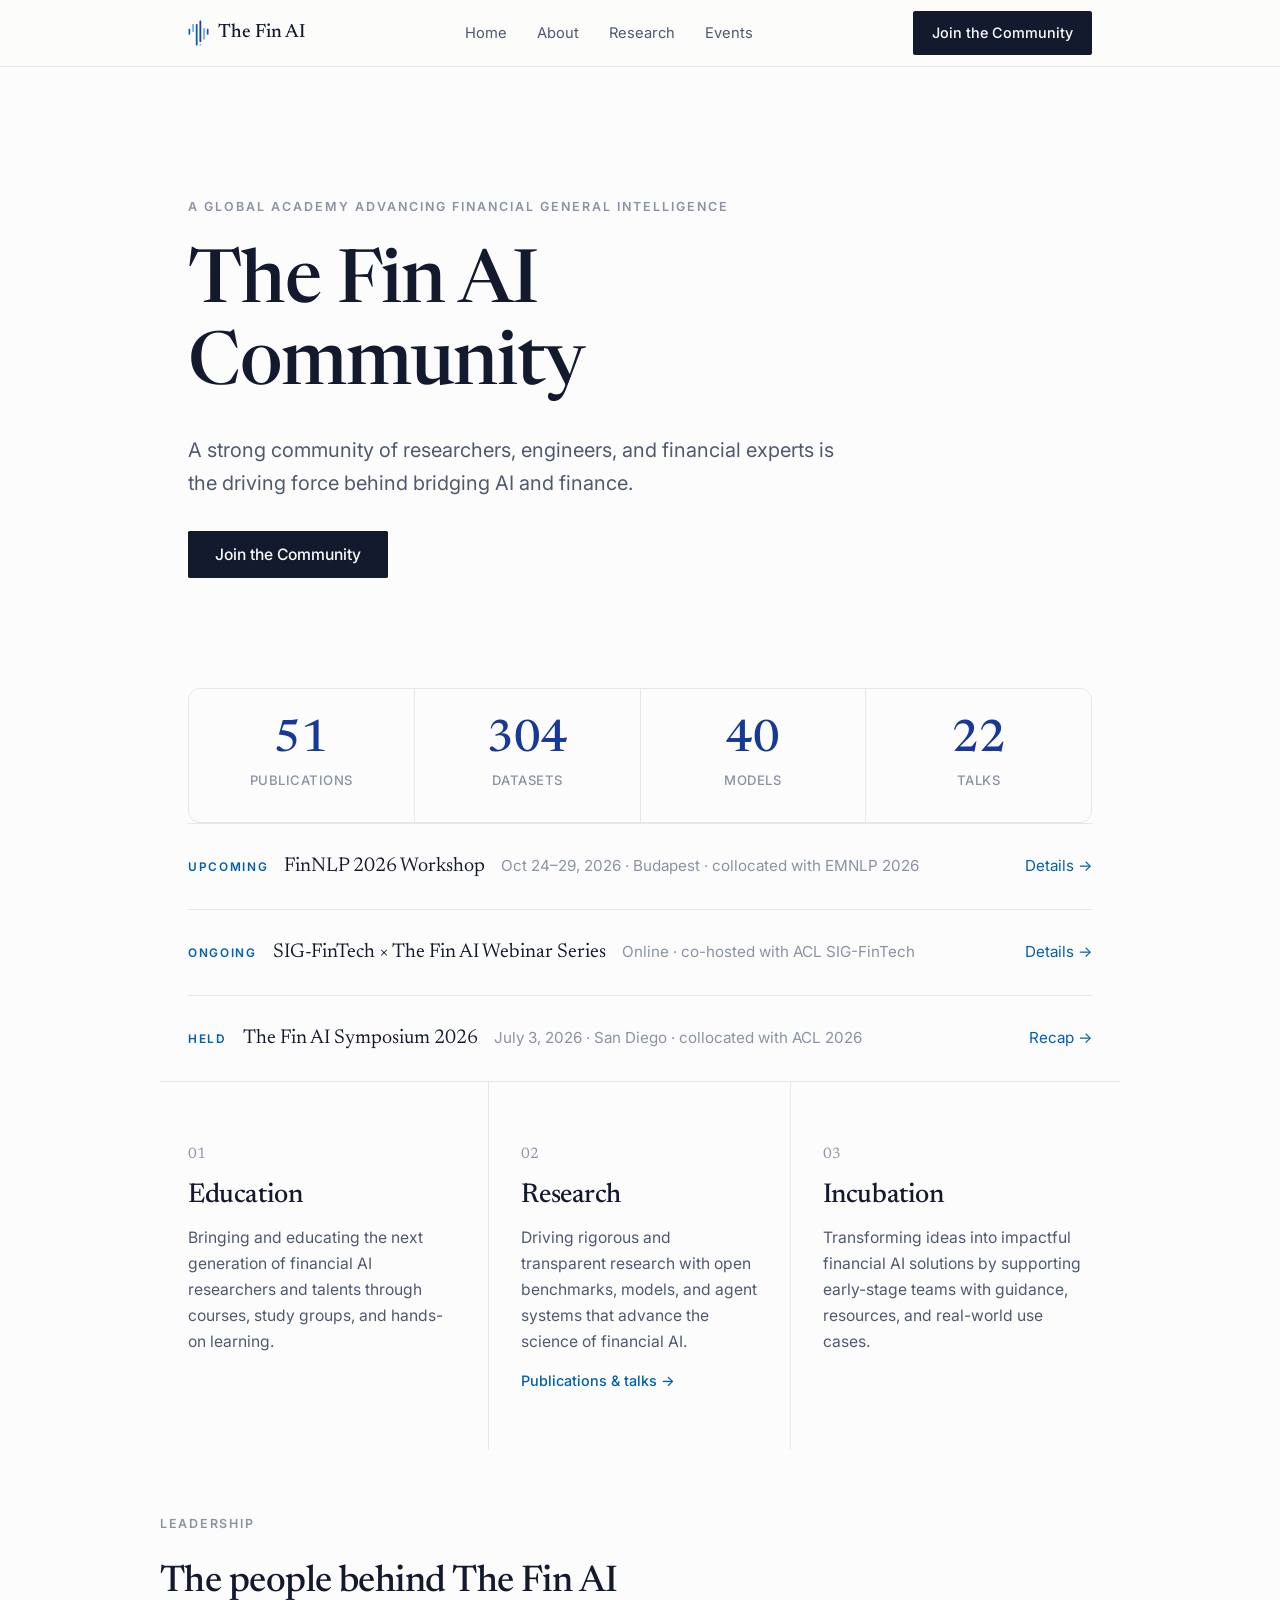
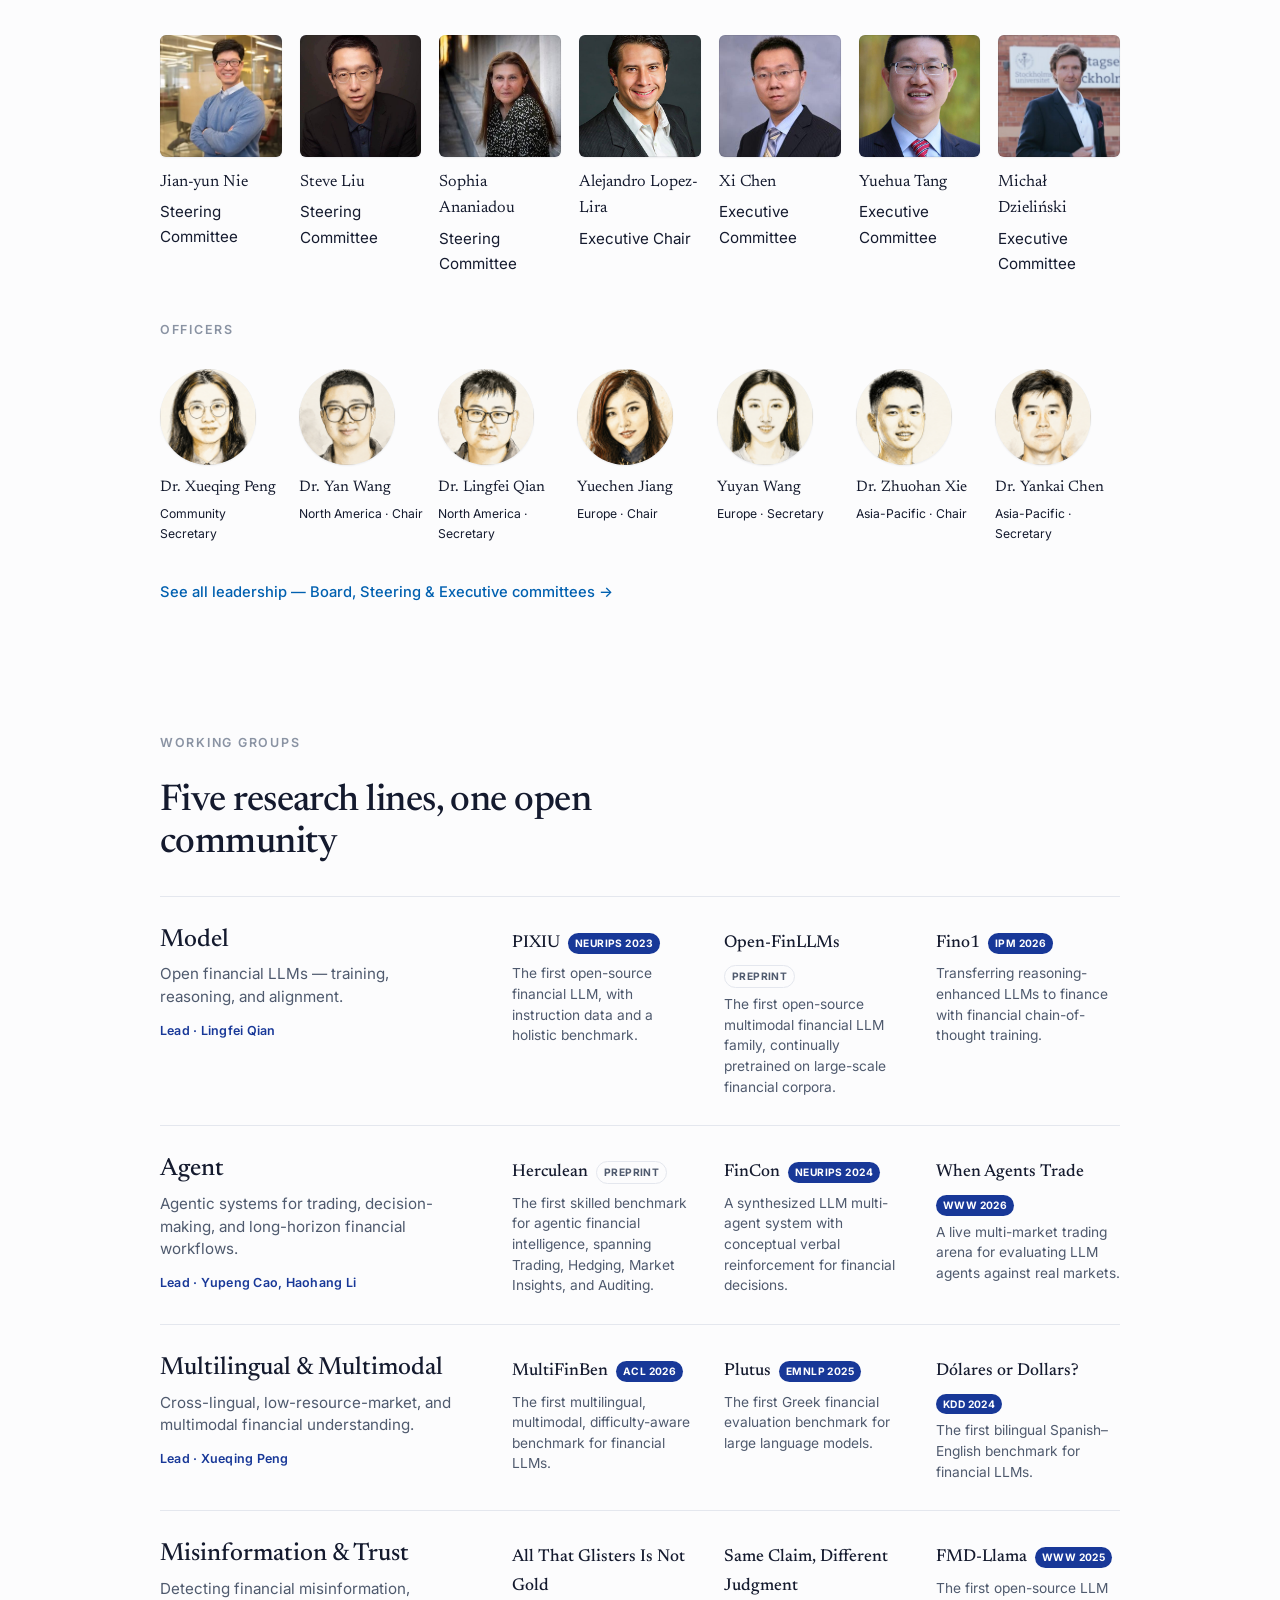
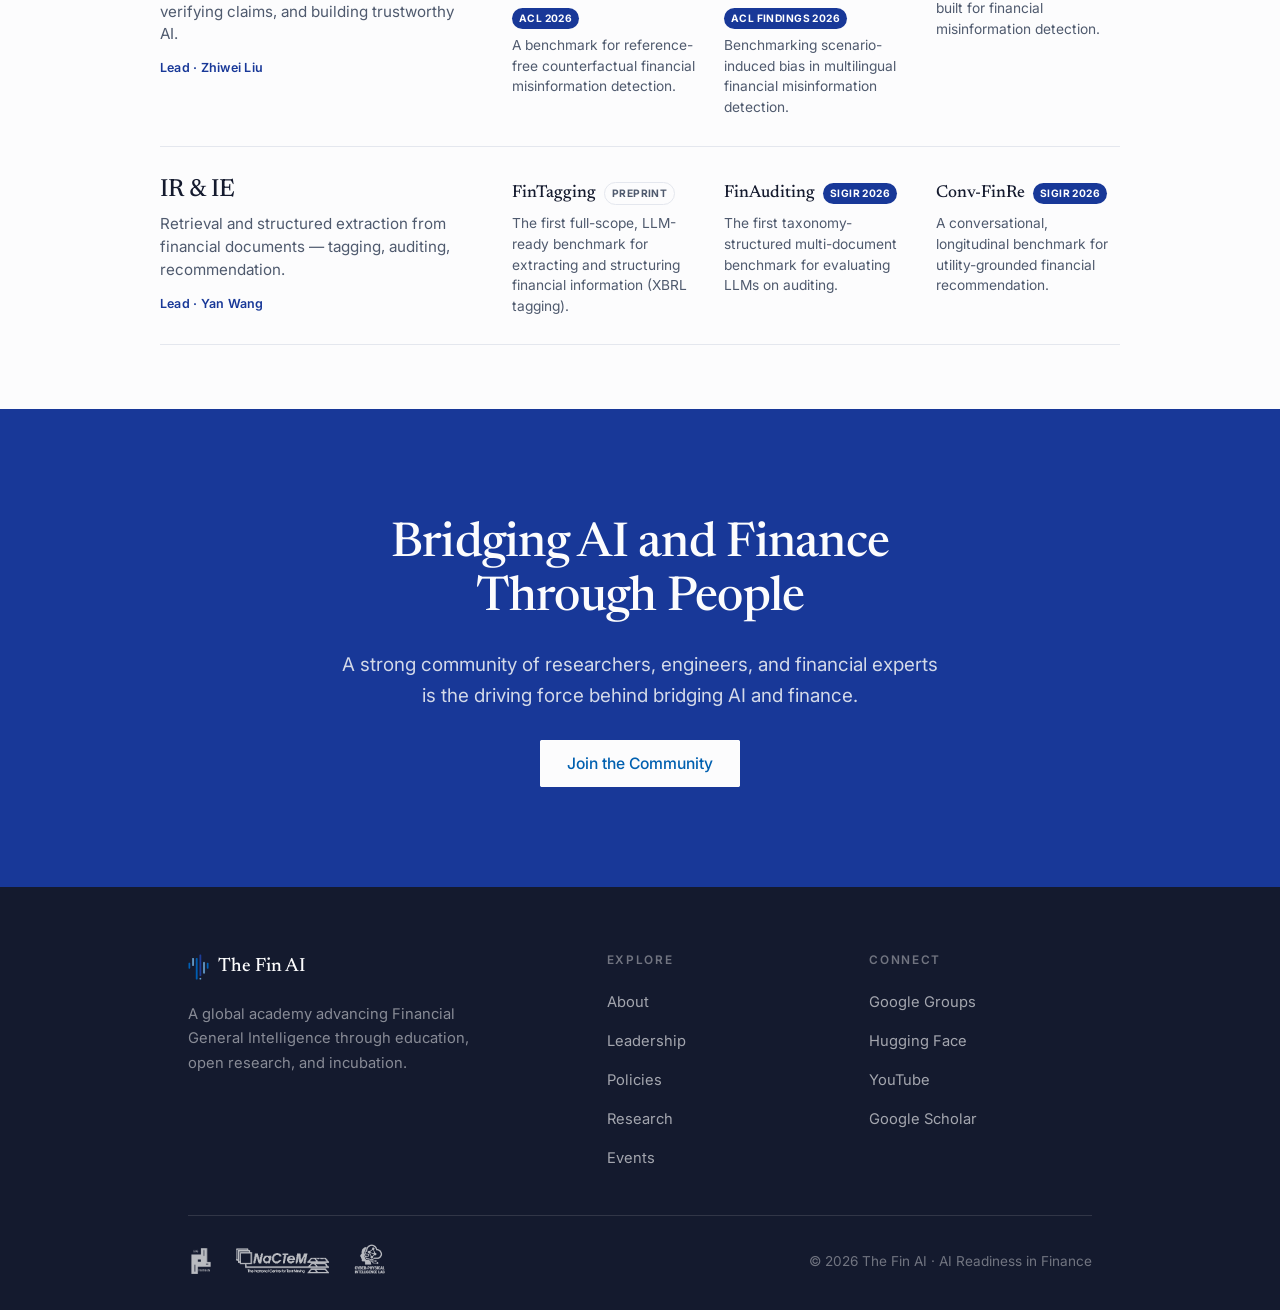
==== index.html @ 9ff1806f "Add Michał Dzieliński to the Executive Committee - leadership.html: new Executive Committee card (Se" ====
<!doctype html>
<html lang="en">
  <head>
    <meta charset="UTF-8" />
    <meta name="viewport" content="width=device-width, initial-scale=1.0" />
    <title>The Fin AI — A global academy advancing Financial General Intelligence</title>
    <meta
      name="description"
      content="The Fin AI is a global academy advancing Financial General Intelligence through education, open research, and incubation."
    />
    <link rel="preconnect" href="https://fonts.googleapis.com" />
    <link rel="preconnect" href="https://fonts.gstatic.com" crossorigin />
    <link
      href="https://fonts.googleapis.com/css2?family=Newsreader:opsz,wght@6..72,400;6..72,500&family=Inter:wght@400;500;600&display=swap"
      rel="stylesheet"
    />
    <link rel="stylesheet" href="./style.css" />
  </head>
  <body>
    <header class="header">
      <div class="wrap nav">
        <a href="./index.html" class="brand"><img src="./images/finai-logo-white.png" alt="" />The Fin AI</a>
        <nav class="nav-links">
          <a href="./index.html">Home</a>
          <a href="./about.html">About</a>
          <a href="./research.html">Research</a>
          <a href="./events.html">Events</a>
        </nav>
        <a
          class="btn"
          href="https://docs.google.com/forms/d/e/1FAIpQLSdhSTm9zsw8XJlACJBf5gbYRWEPeJGQC3JXPoSF2ryxHLeIOQ/viewform?usp=header"
          target="_blank"
          rel="noreferrer"
          >Join the Community</a
        >
      </div>
    </header>

    <main>
      <section class="hero wrap">
        <p class="eyebrow">A global academy advancing Financial General Intelligence</p>
        <h1>The Fin AI Community</h1>
        <p class="lead">
          A strong community of researchers, engineers, and financial experts
          is the driving force behind bridging AI and finance.
        </p>
        <a
          class="btn btn--lg"
          href="https://docs.google.com/forms/d/e/1FAIpQLSdhSTm9zsw8XJlACJBf5gbYRWEPeJGQC3JXPoSF2ryxHLeIOQ/viewform?usp=header"
          target="_blank"
          rel="noreferrer"
          >Join the Community</a
        >
      </section>

      <section class="wrap">
        <div class="herostats">
          <a class="stat" href="./research.html">
            <span class="stat-num">51</span>
            <span class="stat-label">Publications</span>
          </a>
          <a class="stat" href="https://huggingface.co/TheFinAI" target="_blank" rel="noreferrer">
            <span class="stat-num">304</span>
            <span class="stat-label">Datasets</span>
          </a>
          <a class="stat" href="https://huggingface.co/TheFinAI" target="_blank" rel="noreferrer">
            <span class="stat-num">40</span>
            <span class="stat-label">Models</span>
          </a>
          <a class="stat" href="./research.html">
            <span class="stat-num">22</span>
            <span class="stat-label">Talks</span>
          </a>
        </div>
      </section>

      <div class="wrap">
        <div class="eventstrip">
          <a href="./finnlp-2026.html">
            <span class="tag">Upcoming</span>
            <span class="title">FinNLP 2026 Workshop</span>
            <span class="when">Oct 24–29, 2026 · Budapest · collocated with EMNLP 2026</span>
            <span class="go">Details →</span>
          </a>
          <a href="./webinar-series.html">
            <span class="tag">Ongoing</span>
            <span class="title">SIG-FinTech × The Fin AI Webinar Series</span>
            <span class="when">Online · co-hosted with ACL SIG-FinTech</span>
            <span class="go">Details →</span>
          </a>
          <a href="./symposium-2026.html">
            <span class="tag">Held</span>
            <span class="title">The Fin AI Symposium 2026</span>
            <span class="when">July 3, 2026 · San Diego · collocated with ACL 2026</span>
            <span class="go">Recap →</span>
          </a>
        </div>
      </div>

      <section class="pillars wrap">
        <article id="education" class="pillar">
          <span class="num">01</span>
          <h2>Education</h2>
          <p>
            Bringing and educating the next generation of financial AI
            researchers and talents through courses, study groups, and
            hands-on learning.
          </p>
        </article>
        <article id="research" class="pillar">
          <span class="num">02</span>
          <h2>Research</h2>
          <p>
            Driving rigorous and transparent research with open benchmarks,
            models, and agent systems that advance the science of financial AI.
          </p>
          <a class="more" href="./research.html">Publications &amp; talks →</a>
        </article>
        <article id="incubation" class="pillar">
          <span class="num">03</span>
          <h2>Incubation</h2>
          <p>
            Transforming ideas into impactful financial AI solutions by
            supporting early-stage teams with guidance, resources, and
            real-world use cases.
          </p>
        </article>
      </section>

      <section id="leadership" class="section wrap home-people">
        <p class="kicker">Leadership</p>
        <h2 class="sec-h2">The people behind The Fin AI</h2>
        <div class="people people--core">
          <div class="person">
            <div class="photo"><span class="initials">JN</span><img src="./images/jian-yun-nie.jpg" alt="Jian-yun Nie" onerror="this.style.display='none'" /></div>
            <div class="name">Jian-yun Nie</div>
            <div class="role">Steering Committee</div>
          </div>
          <div class="person">
            <div class="photo"><span class="initials">SL</span><img src="./images/steve-liu.jpg" alt="Steve Liu" onerror="this.style.display='none'" /></div>
            <div class="name">Steve Liu</div>
            <div class="role">Steering Committee</div>
          </div>
          <div class="person">
            <div class="photo"><span class="initials">SA</span><img src="./images/sophia-ananiadou.jpg" alt="Sophia Ananiadou" onerror="this.style.display='none'" /></div>
            <div class="name">Sophia Ananiadou</div>
            <div class="role">Steering Committee</div>
          </div>
          <div class="person">
            <div class="photo"><span class="initials">AL</span><img src="./images/alejandro-lopez-lira.jpg" alt="Alejandro Lopez-Lira" onerror="this.style.display='none'" /></div>
            <div class="name">Alejandro Lopez-Lira</div>
            <div class="role">Executive Chair</div>
          </div>
          <div class="person">
            <div class="photo"><span class="initials">XC</span><img src="./images/xi-chen.jpg" alt="Xi Chen" onerror="this.style.display='none'" /></div>
            <div class="name">Xi Chen</div>
            <div class="role">Executive Committee</div>
          </div>
          <div class="person">
            <div class="photo"><span class="initials">YT</span><img src="./images/yuehua-tang.jpg" alt="Yuehua Tang" onerror="this.style.display='none'" /></div>
            <div class="name">Yuehua Tang</div>
            <div class="role">Executive Committee</div>
          </div>
          <div class="person">
            <div class="photo"><span class="initials">MD</span><img src="./images/michal-dzielinski.jpg" alt="Michał Dzieliński" onerror="this.style.display='none'" /></div>
            <div class="name">Michał Dzieliński</div>
            <div class="role">Executive Committee</div>
          </div>
        </div>

        <p class="kicker kicker--sub">Officers</p>
        <div class="people people--chapters">
          <div class="person">
            <div class="photo"><span class="initials">XP</span><img src="./images/xueqing-peng.jpg" alt="Xueqing Peng" onerror="this.style.display='none'" /></div>
            <div class="name">Dr. Xueqing Peng</div>
            <div class="role">Community Secretary</div>
          </div>
          <div class="person">
            <div class="photo"><span class="initials">YW</span><img src="./images/yan-wang.jpg" alt="Yan Wang" onerror="this.style.display='none'" /></div>
            <div class="name">Dr. Yan Wang</div>
            <div class="role">North America · Chair</div>
          </div>
          <div class="person">
            <div class="photo"><span class="initials">LQ</span><img src="./images/lingfei-qian.jpg" alt="Lingfei Qian" onerror="this.style.display='none'" /></div>
            <div class="name">Dr. Lingfei Qian</div>
            <div class="role">North America · Secretary</div>
          </div>
          <div class="person">
            <div class="photo"><span class="initials">YJ</span><img src="./images/yuechen-jiang.jpg" alt="Yuechen Jiang" onerror="this.style.display='none'" /></div>
            <div class="name">Yuechen Jiang</div>
            <div class="role">Europe · Chair</div>
          </div>
          <div class="person">
            <div class="photo"><span class="initials">YW</span><img src="./images/yuyan-wang.jpg" alt="Yuyan Wang" onerror="this.style.display='none'" /></div>
            <div class="name">Yuyan Wang</div>
            <div class="role">Europe · Secretary</div>
          </div>
          <div class="person">
            <div class="photo"><span class="initials">ZX</span><img src="./images/zhuohan-xie.jpg" alt="Zhuohan Xie" onerror="this.style.display='none'" /></div>
            <div class="name">Dr. Zhuohan Xie</div>
            <div class="role">Asia-Pacific · Chair</div>
          </div>
          <div class="person">
            <div class="photo"><span class="initials">YC</span><img src="./images/yankai-chen.jpg" alt="Yankai Chen" onerror="this.style.display='none'" /></div>
            <div class="name">Dr. Yankai Chen</div>
            <div class="role">Asia-Pacific · Secretary</div>
          </div>
        </div>
        <p class="see-all"><a href="./leadership.html">See all leadership — Board, Steering &amp; Executive committees →</a></p>
      </section>

      <section id="working-groups" class="section wrap">
        <p class="kicker">Working Groups</p>
        <h2 class="sec-h2">Five research lines, one open community</h2>
        <div class="wg-list">
          <article class="wg-row">
            <div class="wg-head">
              <h3>Model</h3>
              <p class="wg-desc">Open financial LLMs — training, reasoning, and alignment.</p>
              <p class="wg-lead">Lead · Lingfei Qian</p>
            </div>
            <ul class="wg-works">
              <li><div class="wg-work-title"><a href="https://arxiv.org/abs/2306.05443" target="_blank" rel="noreferrer">PIXIU</a><span class="wg-venue">NeurIPS 2023</span></div><p class="wg-work-desc">The first open-source financial LLM, with instruction data and a holistic benchmark.</p></li>
              <li><div class="wg-work-title"><a href="https://arxiv.org/abs/2408.11878" target="_blank" rel="noreferrer">Open-FinLLMs</a><span class="wg-venue wg-venue--pre">preprint</span></div><p class="wg-work-desc">The first open-source multimodal financial LLM family, continually pretrained on large-scale financial corpora.</p></li>
              <li><div class="wg-work-title"><a href="https://arxiv.org/abs/2502.08127" target="_blank" rel="noreferrer">Fino1</a><span class="wg-venue">IPM 2026</span></div><p class="wg-work-desc">Transferring reasoning-enhanced LLMs to finance with financial chain-of-thought training.</p></li>
            </ul>
          </article>
          <article class="wg-row">
            <div class="wg-head">
              <h3>Agent</h3>
              <p class="wg-desc">Agentic systems for trading, decision-making, and long-horizon financial workflows.</p>
              <p class="wg-lead">Lead · Yupeng Cao, Haohang Li</p>
            </div>
            <ul class="wg-works">
              <li><div class="wg-work-title"><a href="https://arxiv.org/abs/2605.14355" target="_blank" rel="noreferrer">Herculean</a><span class="wg-venue wg-venue--pre">preprint</span></div><p class="wg-work-desc">The first skilled benchmark for agentic financial intelligence, spanning Trading, Hedging, Market Insights, and Auditing.</p></li>
              <li><div class="wg-work-title"><a href="https://arxiv.org/abs/2407.06567" target="_blank" rel="noreferrer">FinCon</a><span class="wg-venue">NeurIPS 2024</span></div><p class="wg-work-desc">A synthesized LLM multi-agent system with conceptual verbal reinforcement for financial decisions.</p></li>
              <li><div class="wg-work-title"><a href="https://arxiv.org/abs/2510.11695" target="_blank" rel="noreferrer">When Agents Trade</a><span class="wg-venue">WWW 2026</span></div><p class="wg-work-desc">A live multi-market trading arena for evaluating LLM agents against real markets.</p></li>
            </ul>
          </article>
          <article class="wg-row">
            <div class="wg-head">
              <h3>Multilingual &amp; Multimodal</h3>
              <p class="wg-desc">Cross-lingual, low-resource-market, and multimodal financial understanding.</p>
              <p class="wg-lead">Lead · Xueqing Peng</p>
            </div>
            <ul class="wg-works">
              <li><div class="wg-work-title"><a href="https://arxiv.org/abs/2506.14028" target="_blank" rel="noreferrer">MultiFinBen</a><span class="wg-venue">ACL 2026</span></div><p class="wg-work-desc">The first multilingual, multimodal, difficulty-aware benchmark for financial LLMs.</p></li>
              <li><div class="wg-work-title"><a href="https://arxiv.org/abs/2502.18772" target="_blank" rel="noreferrer">Plutus</a><span class="wg-venue">EMNLP 2025</span></div><p class="wg-work-desc">The first Greek financial evaluation benchmark for large language models.</p></li>
              <li><div class="wg-work-title"><a href="https://arxiv.org/abs/2402.07405" target="_blank" rel="noreferrer">Dólares or Dollars?</a><span class="wg-venue">KDD 2024</span></div><p class="wg-work-desc">The first bilingual Spanish–English benchmark for financial LLMs.</p></li>
            </ul>
          </article>
          <article class="wg-row">
            <div class="wg-head">
              <h3>Misinformation &amp; Trust</h3>
              <p class="wg-desc">Detecting financial misinformation, verifying claims, and building trustworthy AI.</p>
              <p class="wg-lead">Lead · Zhiwei Liu</p>
            </div>
            <ul class="wg-works">
              <li><div class="wg-work-title"><a href="https://arxiv.org/abs/2601.04160" target="_blank" rel="noreferrer">All That Glisters Is Not Gold</a><span class="wg-venue">ACL 2026</span></div><p class="wg-work-desc">A benchmark for reference-free counterfactual financial misinformation detection.</p></li>
              <li><div class="wg-work-title"><a href="https://arxiv.org/abs/2601.05403" target="_blank" rel="noreferrer">Same Claim, Different Judgment</a><span class="wg-venue">ACL Findings 2026</span></div><p class="wg-work-desc">Benchmarking scenario-induced bias in multilingual financial misinformation detection.</p></li>
              <li><div class="wg-work-title"><a href="https://arxiv.org/abs/2409.16452" target="_blank" rel="noreferrer">FMD-Llama</a><span class="wg-venue">WWW 2025</span></div><p class="wg-work-desc">The first open-source LLM built for financial misinformation detection.</p></li>
            </ul>
          </article>
          <article class="wg-row">
            <div class="wg-head">
              <h3>IR &amp; IE</h3>
              <p class="wg-desc">Retrieval and structured extraction from financial documents — tagging, auditing, recommendation.</p>
              <p class="wg-lead">Lead · Yan Wang</p>
            </div>
            <ul class="wg-works">
              <li><div class="wg-work-title"><a href="https://arxiv.org/abs/2505.20650" target="_blank" rel="noreferrer">FinTagging</a><span class="wg-venue wg-venue--pre">preprint</span></div><p class="wg-work-desc">The first full-scope, LLM-ready benchmark for extracting and structuring financial information (XBRL tagging).</p></li>
              <li><div class="wg-work-title"><a href="https://arxiv.org/abs/2510.08886" target="_blank" rel="noreferrer">FinAuditing</a><span class="wg-venue">SIGIR 2026</span></div><p class="wg-work-desc">The first taxonomy-structured multi-document benchmark for evaluating LLMs on auditing.</p></li>
              <li><div class="wg-work-title"><a href="https://arxiv.org/abs/2602.16990" target="_blank" rel="noreferrer">Conv-FinRe</a><span class="wg-venue">SIGIR 2026</span></div><p class="wg-work-desc">A conversational, longitudinal benchmark for utility-grounded financial recommendation.</p></li>
            </ul>
          </article>
        </div>
      </section>

      <section id="community" class="community">
        <div class="wrap community-inner">
          <h2>Bridging AI and Finance Through People</h2>
          <p>
            A strong community of researchers, engineers, and financial experts
            is the driving force behind bridging AI and finance.
          </p>
          <a
            class="btn btn--lg"
            href="https://docs.google.com/forms/d/e/1FAIpQLSdhSTm9zsw8XJlACJBf5gbYRWEPeJGQC3JXPoSF2ryxHLeIOQ/viewform?usp=header"
            target="_blank"
            rel="noreferrer"
            >Join the Community</a
          >
        </div>
      </section>
    </main>

    <footer class="footer">
      <div class="wrap">
        <div class="footer-top">
          <div class="footer-brand">
            <span class="brand"><img src="./images/finai-logo.png" alt="" />The Fin AI</span>
            <p class="footer-tagline">A global academy advancing Financial General Intelligence through education, open research, and incubation.</p>
          </div>
          <nav class="footer-col">
            <h4>Explore</h4>
            <ul>
              <li><a href="./about.html">About</a></li>
              <li><a href="./leadership.html">Leadership</a></li>
              <li><a href="./policies.html">Policies</a></li>
              <li><a href="./research.html">Research</a></li>
              <li><a href="./events.html">Events</a></li>
            </ul>
          </nav>
          <nav class="footer-col">
            <h4>Connect</h4>
            <ul>
              <li><a href="https://groups.google.com/g/the-fin-ai" target="_blank" rel="noreferrer">Google Groups</a></li>
              <li><a href="https://huggingface.co/TheFinAI" target="_blank" rel="noreferrer">Hugging Face</a></li>
              <li><a href="https://www.youtube.com/@TheFinAI-g6j/featured" target="_blank" rel="noreferrer">YouTube</a></li>
              <li><a href="https://scholar.google.com/citations?hl=en&view_op=list_works&user=P3Mxb4kAAAAJ" target="_blank" rel="noreferrer">Google Scholar</a></li>
            </ul>
          </nav>
        </div>
        <div class="footer-bottom">
          <div class="footer-partners">
            <a href="https://sigfintech.github.io/" target="_blank" rel="noreferrer"><img src="./images/partner-sigfintech.png" alt="SIG FinTech" /></a>
            <a href="https://www.nactem.ac.uk/" target="_blank" rel="noreferrer"><img src="./images/partner-nactem.png" alt="NACTEM" /></a>
            <a href="#" rel="noreferrer"><img src="./images/partner-3.png" alt="Cyber-Physical Intelligence Lab" /></a>
          </div>
          <span class="copy">© 2026 The Fin AI · AI Readiness in Finance</span>
        </div>
      </div>
    </footer>
  </body>
</html>
---- style.css ----
:root {
  --ink: #141a2e;
  --soft: #4f5a6e;
  --muted: #8a93a3;
  --line: #e4e7ee;
  --paper: #fcfcfd;
  --accent: #0060b0;
  --accent-deep: #183898;
  --accent-light: #68a8d8;
  --accent-soft: #e8eff8;
  --serif: 'Newsreader', Georgia, serif;
  --sans: 'Inter', system-ui, -apple-system, sans-serif;
  --wrap: 960px;
}

* {
  box-sizing: border-box;
}

html {
  scroll-behavior: smooth;
}

body {
  margin: 0;
  font-family: var(--sans);
  color: var(--ink);
  background: var(--paper);
  font-size: 17px;
  line-height: 1.65;
  -webkit-font-smoothing: antialiased;
}

h1,
h2 {
  font-family: var(--serif);
  font-weight: 500;
  line-height: 1.12;
  letter-spacing: -0.015em;
  margin: 0;
}

p {
  margin: 0;
  color: var(--soft);
}

a {
  color: inherit;
  text-decoration: none;
}

.wrap {
  width: 100%;
  max-width: var(--wrap);
  margin: 0 auto;
  padding: 0 28px;
}

/* Header */
.header {
  position: sticky;
  top: 0;
  z-index: 10;
  background: rgba(252, 252, 250, 0.82);
  backdrop-filter: blur(8px);
  border-bottom: 1px solid var(--line);
}
.nav {
  display: flex;
  align-items: center;
  justify-content: space-between;
  height: 66px;
}
.brand {
  display: inline-flex;
  align-items: center;
  gap: 9px;
  font-family: var(--serif);
  font-size: 1.2rem;
  font-weight: 500;
}
.brand img {
  height: 26px;
  width: auto;
  display: block;
}
.nav-links {
  display: flex;
  gap: 30px;
}
.nav-links a {
  font-size: 0.92rem;
  color: var(--soft);
}
.nav-links a:hover {
  color: var(--ink);
}

/* Buttons */
.btn {
  font-size: 0.9rem;
  font-weight: 500;
  padding: 9px 18px;
  border: 1px solid var(--ink);
  border-radius: 2px;
  background: var(--ink);
  color: var(--paper);
  transition: opacity 0.15s ease;
}
.btn:hover {
  opacity: 0.82;
}
.btn--lg {
  padding: 13px 26px;
  font-size: 0.98rem;
}

/* Hero */
.hero {
  padding: 130px 28px 120px;
}
.eyebrow {
  font-size: 0.78rem;
  font-weight: 600;
  letter-spacing: 0.16em;
  text-transform: uppercase;
  color: var(--muted);
  margin-bottom: 26px;
}
.hero h1 {
  font-size: clamp(2.8rem, 7vw, 4.6rem);
  max-width: 12ch;
}
.hero .lead {
  font-size: 1.25rem;
  max-width: 52ch;
  margin: 26px 0 40px;
}

/* Hero stats */
.herostats {
  display: grid;
  grid-template-columns: repeat(4, 1fr);
  gap: 1px;
  background: var(--line);
  border: 1px solid var(--line);
  border-radius: 12px;
  overflow: hidden;
}
.stat {
  display: flex;
  flex-direction: column;
  align-items: center;
  gap: 6px;
  padding: 30px 18px;
  background: var(--paper);
  text-decoration: none;
  transition: background 0.15s ease;
}
.stat:hover {
  background: var(--accent-soft);
}
.stat-num {
  font-family: var(--serif);
  font-size: clamp(2rem, 4vw, 2.8rem);
  font-weight: 500;
  color: var(--accent-deep);
  line-height: 1;
  font-variant-numeric: tabular-nums;
}
.stat-label {
  font-family: var(--sans);
  font-size: 0.82rem;
  font-weight: 500;
  letter-spacing: 0.04em;
  text-transform: uppercase;
  color: var(--muted);
}
@media (max-width: 640px) {
  .herostats {
    grid-template-columns: repeat(2, 1fr);
  }
}

/* Pillars */
.pillars {
  display: grid;
  grid-template-columns: repeat(3, 1fr);
  gap: 0;
  border-top: 1px solid var(--line);
}
.pillar {
  padding: 56px 32px 56px 0;
  border-right: 1px solid var(--line);
}
.pillar:last-child {
  border-right: none;
  padding-right: 0;
}
.pillar:not(:first-child) {
  padding-left: 32px;
}
.num {
  font-family: var(--serif);
  font-size: 0.95rem;
  color: var(--muted);
}
.pillar h2 {
  font-size: 1.7rem;
  margin: 14px 0 14px;
}
.pillar p {
  font-size: 0.98rem;
}

/* Community */
.community {
  background: var(--accent-deep);
  color: var(--paper);
  margin-top: 0;
  padding: 110px 0;
}
.community-inner {
  text-align: center;
}
.community h2 {
  font-size: clamp(2rem, 4.5vw, 3rem);
  max-width: 18ch;
  margin: 0 auto;
}
.community p {
  color: rgba(252, 252, 250, 0.82);
  font-size: 1.18rem;
  max-width: 50ch;
  margin: 22px auto 38px;
}
.community .btn {
  background: var(--paper);
  color: var(--accent);
  border-color: var(--paper);
}
/* Footer */
.footer {
  background: var(--ink);
  padding: 64px 0 34px;
}
.footer-top {
  display: grid;
  grid-template-columns: 1.7fr 1fr 1fr;
  gap: 40px;
  padding-bottom: 44px;
}
.footer-brand .brand {
  color: var(--paper);
}
.footer-tagline {
  margin-top: 14px;
  max-width: 32ch;
  font-size: 0.92rem;
  color: rgba(252, 252, 253, 0.5);
}
.footer-col h4 {
  font-family: var(--sans);
  font-size: 0.74rem;
  font-weight: 600;
  letter-spacing: 0.14em;
  text-transform: uppercase;
  color: rgba(252, 252, 253, 0.4);
  margin: 0 0 16px;
}
.footer-col ul {
  list-style: none;
  padding: 0;
  margin: 0;
  display: grid;
  gap: 11px;
}
.footer-col a {
  font-size: 0.92rem;
  color: rgba(252, 252, 253, 0.62);
}
.footer-col a:hover {
  color: var(--paper);
}
.footer-bottom {
  display: flex;
  align-items: center;
  justify-content: space-between;
  gap: 20px 40px;
  flex-wrap: wrap;
  padding-top: 30px;
  border-top: 1px solid rgba(252, 252, 253, 0.12);
}
.footer-partners {
  display: flex;
  align-items: center;
  gap: 22px;
}
.footer-partners a {
  display: inline-flex;
  align-items: center;
  height: 30px;
  opacity: 0.7;
  transition: opacity 0.15s ease;
}
.footer-partners a:hover {
  opacity: 1;
}
.footer-partners img {
  max-height: 26px;
  width: auto;
  filter: brightness(0) invert(1);
}
.footer-partners img[alt="Cyber-Physical Intelligence Lab"] {
  max-height: 38px;
}
.copy {
  font-size: 0.85rem;
  color: rgba(252, 252, 253, 0.4);
}

/* Event strip (home) */
.eventstrip {
  border-top: 1px solid var(--line);
}
.eventstrip a {
  display: flex;
  align-items: baseline;
  gap: 16px;
  flex-wrap: wrap;
  padding: 26px 0;
  color: var(--ink);
}
.eventstrip a + a {
  border-top: 1px solid var(--line);
}
.eventstrip a:hover .title {
  color: var(--accent);
}
.eventstrip .tag {
  font-size: 0.74rem;
  font-weight: 600;
  letter-spacing: 0.14em;
  text-transform: uppercase;
  color: var(--accent);
}
.eventstrip .when {
  color: var(--muted);
  font-size: 0.95rem;
}
.eventstrip .title {
  font-family: var(--serif);
  font-size: 1.25rem;
}
.eventstrip .go {
  margin-left: auto;
  color: var(--accent);
  font-size: 0.95rem;
}
.pillar .more {
  display: inline-block;
  margin-top: 14px;
  font-size: 0.9rem;
  font-weight: 500;
  color: var(--accent);
}

/* Sub-page header */
.page-head {
  padding: 96px 0 0;
}
.page-head .eyebrow {
  margin-bottom: 18px;
}
.page-head h1 {
  font-size: clamp(2.4rem, 5vw, 3.4rem);
  max-width: 18ch;
}
.page-head .lead {
  font-size: 1.18rem;
  max-width: 60ch;
  margin-top: 22px;
}
.page-head .eyebrow a {
  color: inherit;
  text-decoration: none;
}
.page-head .eyebrow a:hover {
  color: var(--accent);
  text-decoration: underline;
}

/* Generic content section + prose */
.section {
  padding: 64px 0;
}
.prose {
  max-width: 68ch;
}
.prose p {
  margin-bottom: 1rem;
}
.prose a {
  color: var(--accent);
  text-decoration: underline;
  text-underline-offset: 2px;
}
.sub-title {
  font-family: var(--serif);
  font-size: 1.6rem;
  font-weight: 500;
  margin: 0 0 8px;
}
.kicker {
  font-size: 0.78rem;
  font-weight: 600;
  letter-spacing: 0.14em;
  text-transform: uppercase;
  color: var(--muted);
  margin: 0 0 28px;
}

/* Publications */
.pubs {
  margin-top: 8px;
}
.pub-group {
  display: grid;
  grid-template-columns: 90px 1fr;
  gap: 0 36px;
  padding: 30px 0;
  border-top: 1px solid var(--line);
}
.pub-group:last-child {
  border-bottom: 1px solid var(--line);
}
.pub-yr {
  font-family: var(--serif);
  font-size: 1.5rem;
  font-weight: 500;
  color: var(--accent-deep);
  margin: 0;
  line-height: 1.4;
}
.pub-list {
  list-style: none;
  margin: 0;
  padding: 0;
  display: grid;
  gap: 22px;
}
.pub {
  display: block;
}
.pub-group[hidden],
.pub[hidden] {
  display: none;
}
.pub-title {
  display: block;
  font-size: 1.02rem;
  font-weight: 500;
  color: var(--ink);
  line-height: 1.4;
}
a.pub-title:hover {
  color: var(--accent);
}
.pub-authors {
  display: block;
  font-size: 0.88rem;
  color: var(--soft);
  margin-top: 3px;
}
.pub-meta {
  display: flex;
  flex-wrap: wrap;
  align-items: center;
  gap: 8px 14px;
  margin-top: 9px;
}
.pub-badge {
  display: inline-block;
  font-family: var(--sans);
  font-size: 0.72rem;
  font-weight: 600;
  letter-spacing: 0.04em;
  padding: 3px 9px;
  border-radius: 4px;
  line-height: 1.3;
}
.pub-badge--venue {
  background: var(--accent-soft);
  color: var(--accent-deep);
}
.pub-badge--preprint {
  background: transparent;
  color: var(--muted);
  box-shadow: inset 0 0 0 1px var(--line);
}
.pub-actions {
  display: inline-flex;
  align-items: center;
  gap: 14px;
}
.pub-link {
  font-family: var(--sans);
  font-size: 0.78rem;
  font-weight: 500;
  letter-spacing: 0.02em;
  color: var(--soft);
  background: none;
  border: none;
  padding: 0;
  cursor: pointer;
  text-decoration: none;
}
.pub-link:hover {
  color: var(--accent);
}
.pub-bib {
  display: none;
  position: relative;
  margin-top: 12px;
  background: #f4f6f9;
  border: 1px solid var(--line);
  border-radius: 6px;
  padding: 14px 16px;
  font-family: ui-monospace, SFMono-Regular, Menlo, monospace;
  font-size: 0.78rem;
  line-height: 1.5;
  color: var(--ink);
  white-space: pre;
  overflow-x: auto;
}
.pub-bib.open {
  display: block;
}
.pub-bib-copy {
  position: absolute;
  top: 8px;
  right: 8px;
  font-family: var(--sans);
  font-size: 0.7rem;
  font-weight: 600;
  letter-spacing: 0.04em;
  color: var(--soft);
  background: var(--paper);
  border: 1px solid var(--line);
  border-radius: 4px;
  padding: 3px 8px;
  cursor: pointer;
}
.pub-bib-copy:hover {
  color: var(--accent);
  border-color: var(--accent-light);
}
.pub-res {
  display: flex;
  flex-wrap: wrap;
  gap: 8px;
  margin-top: 10px;
}
.pub-res-chip {
  display: inline-flex;
  align-items: center;
  gap: 6px;
  font-family: var(--sans);
  font-size: 0.74rem;
  color: var(--ink);
  background: #f4f6f9;
  border: 1px solid var(--line);
  border-radius: 999px;
  padding: 3px 11px 3px 4px;
  text-decoration: none;
  transition: border-color 0.15s, background 0.15s;
}
.pub-res-chip:hover {
  border-color: var(--accent-light);
  background: var(--accent-soft);
}
.pub-res-kind {
  font-size: 0.64rem;
  font-weight: 600;
  letter-spacing: 0.05em;
  text-transform: uppercase;
  color: var(--accent-deep);
  background: var(--paper);
  border-radius: 999px;
  padding: 2px 8px;
}
.pub-res-stat {
  color: var(--soft);
  font-variant-numeric: tabular-nums;
}
.pub-controls {
  display: flex;
  flex-wrap: wrap;
  align-items: center;
  gap: 14px;
  margin-bottom: 14px;
}
.pub-search {
  flex: 1 1 240px;
  min-width: 0;
  font-family: var(--sans);
  font-size: 0.9rem;
  color: var(--ink);
  background: var(--paper);
  border: 1px solid var(--line);
  border-radius: 8px;
  padding: 9px 13px;
}
.pub-search:focus {
  outline: none;
  border-color: var(--accent-light);
  box-shadow: 0 0 0 3px var(--accent-soft);
}
.pub-years {
  display: inline-flex;
  flex-wrap: wrap;
  gap: 6px;
}
.pub-year-btn {
  font-family: var(--sans);
  font-size: 0.8rem;
  font-weight: 500;
  color: var(--soft);
  background: var(--paper);
  border: 1px solid var(--line);
  border-radius: 999px;
  padding: 6px 14px;
  cursor: pointer;
  transition: color 0.15s, border-color 0.15s, background 0.15s;
}
.pub-year-btn:hover {
  color: var(--accent);
  border-color: var(--accent-light);
}
.pub-year-btn.is-active {
  color: #fff;
  background: var(--accent-deep);
  border-color: var(--accent-deep);
}
.pub-count {
  font-family: var(--sans);
  font-size: 0.8rem;
  color: var(--soft);
  margin: 0 0 22px;
}
.pub-empty {
  font-family: var(--sans);
  color: var(--soft);
  padding: 24px 0;
}
.pub-pager {
  display: flex;
  flex-wrap: wrap;
  gap: 6px;
  margin-top: 28px;
}
.pub-page-btn {
  font-family: var(--sans);
  font-size: 0.82rem;
  font-weight: 500;
  color: var(--soft);
  background: var(--paper);
  border: 1px solid var(--line);
  border-radius: 6px;
  min-width: 36px;
  padding: 7px 11px;
  cursor: pointer;
  transition: color 0.15s, border-color 0.15s, background 0.15s;
}
.pub-page-btn:hover:not(:disabled) {
  color: var(--accent);
  border-color: var(--accent-light);
}
.pub-page-btn.is-active {
  color: #fff;
  background: var(--accent-deep);
  border-color: var(--accent-deep);
}
.pub-page-btn:disabled {
  opacity: 0.4;
  cursor: default;
}
@media (max-width: 800px) {
  .pub-group {
    grid-template-columns: 1fr;
    gap: 14px;
  }
  .pub-yr {
    font-size: 1.25rem;
  }
}

/* Homepage: leadership + working groups */
.sec-h2 {
  font-family: var(--serif);
  font-weight: 500;
  font-size: clamp(1.7rem, 3vw, 2.3rem);
  line-height: 1.15;
  margin: 6px 0 30px;
  max-width: 26ch;
}
.kicker--sub {
  margin-top: 44px;
}
.people.people--core {
  grid-template-columns: repeat(7, 1fr);
  gap: 26px 18px;
  margin-top: 8px;
}
.people.people--chapters {
  grid-template-columns: repeat(7, 1fr);
  gap: 26px 18px;
  margin-top: 8px;
}
.people.people--core .photo,
.people.people--chapters .photo {
  margin-bottom: 12px;
}
.people.people--core .name,
.people.people--chapters .name {
  font-size: 1.02rem;
}
.people.people--chapters .role {
  font-size: 0.82rem;
}
/* Regional chapters: secondary, compact row */
.people.people--chapters {
  gap: 20px 14px;
}
.people.people--chapters .photo {
  width: 96px;
  border-radius: 50%;
  margin-bottom: 10px;
}
.people.people--chapters .name {
  font-size: 0.95rem;
}
.people.people--chapters .role {
  font-size: 0.76rem;
}
.see-all {
  margin: 36px 0 0;
  font-family: var(--sans);
  font-size: 0.92rem;
  font-weight: 500;
}
.see-all a {
  color: var(--accent);
  text-decoration: none;
}
.see-all a:hover {
  text-decoration: underline;
}

.wg-list {
  display: flex;
  flex-direction: column;
  border-top: 1px solid var(--line);
}
.wg-row {
  display: grid;
  grid-template-columns: minmax(220px, 1fr) 2fr;
  gap: 20px 48px;
  padding: 30px 0 26px;
  border-bottom: 1px solid var(--line);
}
.wg-head h3 {
  font-family: var(--serif);
  font-weight: 500;
  font-size: 1.55rem;
  margin: 0 0 8px;
  line-height: 1.15;
}
.wg-desc {
  font-size: 0.95rem;
  line-height: 1.5;
  color: var(--soft);
  margin: 0 0 12px;
  max-width: 34ch;
}
.wg-lead {
  font-family: var(--sans);
  font-size: 0.78rem;
  font-weight: 600;
  letter-spacing: 0.02em;
  color: var(--accent-deep);
  margin: 0;
}
.wg-works {
  list-style: none;
  margin: 0;
  padding: 0;
  display: grid;
  grid-template-columns: repeat(3, 1fr);
  gap: 0 28px;
}
.wg-works li {
  padding: 2px 0;
}
.wg-work-title {
  display: flex;
  align-items: baseline;
  gap: 8px;
  flex-wrap: wrap;
  margin-bottom: 6px;
}
.wg-work-title a {
  font-family: var(--serif);
  font-size: 1.08rem;
  color: var(--ink);
  font-weight: 500;
  text-decoration: none;
}
.wg-work-title a:hover {
  color: var(--accent);
}
.wg-work-desc {
  font-size: 0.86rem;
  line-height: 1.5;
  color: var(--soft);
  margin: 0;
}
.wg-venue {
  font-family: var(--sans);
  font-size: 0.64rem;
  font-weight: 700;
  letter-spacing: 0.04em;
  text-transform: uppercase;
  color: #fff;
  background: var(--accent-deep);
  padding: 2px 7px;
  border-radius: 999px;
  white-space: nowrap;
  flex-shrink: 0;
}
.wg-venue--pre {
  background: transparent;
  color: var(--soft);
  border: 1px solid var(--line);
}
/* keep each people row and the WG row on a single line; collapse only on small screens */
@media (max-width: 760px) {
  .wg-row { grid-template-columns: 1fr; gap: 14px; }
  .wg-works { grid-template-columns: 1fr; gap: 10px; }
}
@media (max-width: 640px) {
  .people.people--core,
  .people.people--chapters { grid-template-columns: repeat(3, 1fr); }
}

/* Research tabs */
.rtabs {
  display: flex;
  gap: 4px;
  margin: 4px 0 28px;
  border-bottom: 1px solid var(--line);
}
.rtab {
  appearance: none;
  border: 0;
  background: none;
  cursor: pointer;
  font-family: var(--sans);
  font-size: 0.92rem;
  font-weight: 500;
  color: var(--soft);
  padding: 10px 4px;
  margin-bottom: -1px;
  border-bottom: 2px solid transparent;
  transition: color 0.15s, border-color 0.15s;
}
.rtab + .rtab {
  margin-left: 24px;
}
.rtab:hover {
  color: var(--ink);
}
.rtab.is-active {
  color: var(--accent-deep);
  border-bottom-color: var(--accent-deep);
}
.rpanel[hidden] {
  display: none;
}

/* Talks */
.talks {
  margin-top: 8px;
}
.talk-controls {
  display: flex;
  flex-wrap: wrap;
  align-items: center;
  gap: 14px;
  margin-bottom: 14px;
}
.talk-search {
  flex: 1 1 240px;
  min-width: 0;
  font-family: var(--sans);
  font-size: 0.9rem;
  color: var(--ink);
  background: var(--paper);
  border: 1px solid var(--line);
  border-radius: 8px;
  padding: 9px 13px;
}
.talk-search:focus {
  outline: none;
  border-color: var(--accent-light);
  box-shadow: 0 0 0 3px var(--accent-soft);
}
.talk-years {
  display: inline-flex;
  flex-wrap: wrap;
  gap: 6px;
}
.talk-year-btn {
  font-family: var(--sans);
  font-size: 0.8rem;
  font-weight: 500;
  color: var(--soft);
  background: var(--paper);
  border: 1px solid var(--line);
  border-radius: 999px;
  padding: 6px 14px;
  cursor: pointer;
  transition: color 0.15s, border-color 0.15s, background 0.15s;
}
.talk-year-btn:hover {
  color: var(--accent);
  border-color: var(--accent-light);
}
.talk-year-btn.is-active {
  color: #fff;
  background: var(--accent-deep);
  border-color: var(--accent-deep);
}
.talk-count {
  font-family: var(--sans);
  font-size: 0.8rem;
  color: var(--soft);
  margin: 0 0 22px;
}
.talk-empty {
  font-family: var(--sans);
  color: var(--soft);
  padding: 24px 0;
}
.talk-list {
  display: grid;
  grid-template-columns: repeat(4, 1fr);
  gap: 28px 22px;
}
.talk {
  display: flex;
  flex-direction: column;
}
.talk[hidden] {
  display: none;
}
.talk-thumb {
  position: relative;
  display: block;
  aspect-ratio: 16 / 9;
  border-radius: 8px;
  overflow: hidden;
  background: #e9edf2;
}
.talk-thumb img {
  width: 100%;
  height: 100%;
  object-fit: cover;
  display: block;
  transition: transform 0.25s;
}
.talk-thumb:hover img {
  transform: scale(1.04);
}
.talk-dur {
  position: absolute;
  bottom: 8px;
  right: 8px;
  font-family: var(--sans);
  font-size: 0.72rem;
  font-weight: 600;
  color: #fff;
  background: rgba(15, 23, 42, 0.85);
  border-radius: 4px;
  padding: 2px 6px;
  font-variant-numeric: tabular-nums;
}
.talk-body {
  display: flex;
  flex-direction: column;
  flex: 1;
}
.talk-title {
  display: block;
  margin-top: 12px;
  font-size: 0.95rem;
  font-weight: 500;
  color: var(--ink);
  line-height: 1.35;
  text-decoration: none;
}
.talk-title:hover {
  color: var(--accent);
}
.talk-meta {
  margin: 6px 0 0;
  font-family: var(--sans);
  font-size: 0.8rem;
  color: var(--accent-deep);
}
.talk-foot {
  display: flex;
  flex-wrap: wrap;
  align-items: center;
  gap: 6px 14px;
  margin: auto 0 0;
  padding-top: 10px;
}
.talk-sub {
  margin: 4px 0 0;
  font-family: var(--sans);
  font-size: 0.76rem;
  color: var(--soft);
  font-variant-numeric: tabular-nums;
}
.talk-watch,
.talk-paper {
  font-family: var(--sans);
  font-size: 0.8rem;
  font-weight: 500;
  color: var(--accent);
  text-decoration: none;
}
.talk-watch:hover,
.talk-paper:hover {
  text-decoration: underline;
}
.talk-paper {
  color: var(--accent-deep);
}
@media (max-width: 900px) {
  .talk-list {
    grid-template-columns: repeat(2, 1fr);
  }
}
@media (max-width: 520px) {
  .talk-list {
    grid-template-columns: 1fr;
  }
}

/* People / committees */
.committee {
  padding: 56px 0;
  border-top: 1px solid var(--line);
}
.people {
  display: grid;
  grid-template-columns: repeat(3, 1fr);
  gap: 48px 36px;
  margin-top: 36px;
}
.person {
  padding-top: 0;
}
.photo {
  position: relative;
  width: 100%;
  aspect-ratio: 1 / 1;
  border-radius: 6px;
  overflow: hidden;
  margin-bottom: 20px;
  background: var(--accent-soft, #eef2f7);
  display: flex;
  align-items: center;
  justify-content: center;
  box-shadow: 0 1px 2px rgba(22, 24, 29, 0.06);
}
.photo::after {
  content: "";
  position: absolute;
  inset: 0;
  border-radius: 6px;
  box-shadow: inset 0 0 0 1px rgba(22, 24, 29, 0.08);
  pointer-events: none;
}
.photo .initials {
  font-family: var(--serif);
  font-size: 3rem;
  color: var(--accent);
  letter-spacing: 0.02em;
}
.photo img {
  position: absolute;
  inset: 0;
  width: 100%;
  height: 100%;
  object-fit: cover;
}
.person .name {
  font-family: var(--serif);
  font-size: 1.4rem;
}
.person .role {
  color: var(--ink);
  font-size: 0.95rem;
  margin-top: 4px;
}
.person .org {
  color: var(--muted);
  font-size: 0.92rem;
}
.person .links {
  margin-top: 8px;
  font-size: 0.88rem;
}
.person .links a {
  color: var(--accent);
  margin-right: 14px;
}

/* Document / link list */
.doclist {
  list-style: none;
  padding: 0;
  margin: 28px 0 0;
  max-width: 640px;
}
.doclist li {
  border-top: 1px solid var(--line);
}
.doclist li:last-child {
  border-bottom: 1px solid var(--line);
}
.doclist a {
  display: flex;
  align-items: center;
  justify-content: space-between;
  padding: 16px 0;
  color: var(--ink);
  font-weight: 500;
}
.doclist a:hover {
  color: var(--accent);
}
.doclist .arrow {
  color: var(--muted);
}

/* Cards (about hub) */
.cards {
  display: grid;
  grid-template-columns: repeat(2, 1fr);
  gap: 24px;
  margin-top: 32px;
}
.cardlink {
  display: block;
  border: 1px solid var(--line);
  border-radius: 3px;
  padding: 28px;
  color: var(--ink);
  transition: border-color 0.15s ease;
}
.cardlink:hover {
  border-color: var(--ink);
}
.cardlink h3 {
  font-family: var(--serif);
  font-weight: 500;
  font-size: 1.35rem;
  margin: 0 0 8px;
}
.cardlink p {
  margin: 0;
  font-size: 0.96rem;
}
.cardlink .card-meta {
  font-family: var(--sans);
  font-size: 0.8rem;
  font-weight: 500;
  letter-spacing: 0.02em;
  color: var(--accent-deep);
  margin-bottom: 10px;
}

/* Event detail */
.factgrid {
  display: grid;
  grid-template-columns: repeat(4, 1fr);
  gap: 24px;
  margin: 36px 0 0;
  border-top: 1px solid var(--line);
  padding-top: 28px;
}
.fact .k {
  font-size: 0.78rem;
  letter-spacing: 0.1em;
  text-transform: uppercase;
  color: var(--muted);
}
.fact .v {
  font-family: var(--serif);
  font-size: 1.2rem;
  margin-top: 4px;
}
.speakers {
  list-style: none;
  padding: 0;
  margin: 22px 0 0;
  display: grid;
  grid-template-columns: repeat(2, 1fr);
  gap: 14px 28px;
}
.speakers li {
  padding: 12px 0;
  border-top: 1px solid var(--line);
}
.speakers .s-name {
  font-family: var(--serif);
  font-size: 1.15rem;
}
.speakers .s-org {
  color: var(--muted);
  font-size: 0.92rem;
}
.tags {
  display: flex;
  flex-wrap: wrap;
  gap: 10px;
  margin-top: 18px;
}
.tags span {
  font-size: 0.85rem;
  color: var(--soft);
  border: 1px solid var(--line);
  border-radius: 999px;
  padding: 5px 14px;
}
.timeline {
  list-style: none;
  padding: 0;
  margin: 22px 0 0;
}
.timeline li {
  display: flex;
  justify-content: space-between;
  gap: 20px;
  padding: 14px 0;
  border-top: 1px solid var(--line);
}
.timeline .date {
  font-family: var(--serif);
  color: var(--accent);
  white-space: nowrap;
}

.webinar {
  display: grid;
  grid-template-columns: 200px 1fr;
  gap: 36px;
  align-items: center;
  margin-top: 22px;
  padding: 28px;
  border: 1px solid var(--line);
  border-radius: 14px;
  background: var(--paper);
}
.webinar-logo img {
  display: block;
  width: 100%;
  border-radius: 12px;
}
.webinar-title {
  margin: 0;
  font-size: 1.4rem;
}
.webinar-desc {
  margin: 14px 0 0;
  color: var(--soft);
  line-height: 1.65;
  max-width: 60ch;
}
.webinar-actions {
  display: flex;
  flex-wrap: wrap;
  align-items: center;
  gap: 22px;
  margin: 22px 0 0;
}
.webinar-link {
  font-family: var(--sans);
  font-size: 0.9rem;
  font-weight: 500;
  color: var(--accent);
  text-decoration: none;
}
.webinar-link:hover {
  text-decoration: underline;
}
@media (max-width: 640px) {
  .webinar {
    grid-template-columns: 1fr;
    gap: 22px;
  }
  .webinar-logo img {
    max-width: 200px;
  }
}

@media (max-width: 800px) {
  .nav-links {
    display: none;
  }
  .people,
  .cards,
  .factgrid,
  .speakers {
    grid-template-columns: 1fr;
  }
  .hero {
    padding: 90px 28px 80px;
  }
  .pillars {
    grid-template-columns: 1fr;
  }
  .pillar {
    padding: 40px 0;
    border-right: none;
    border-bottom: 1px solid var(--line);
  }
  .pillar:not(:first-child) {
    padding-left: 0;
  }
  .pillar:last-child {
    border-bottom: none;
  }
  .footer-top {
    grid-template-columns: 1fr 1fr;
    gap: 32px;
  }
  .footer-brand {
    grid-column: 1 / -1;
  }
}
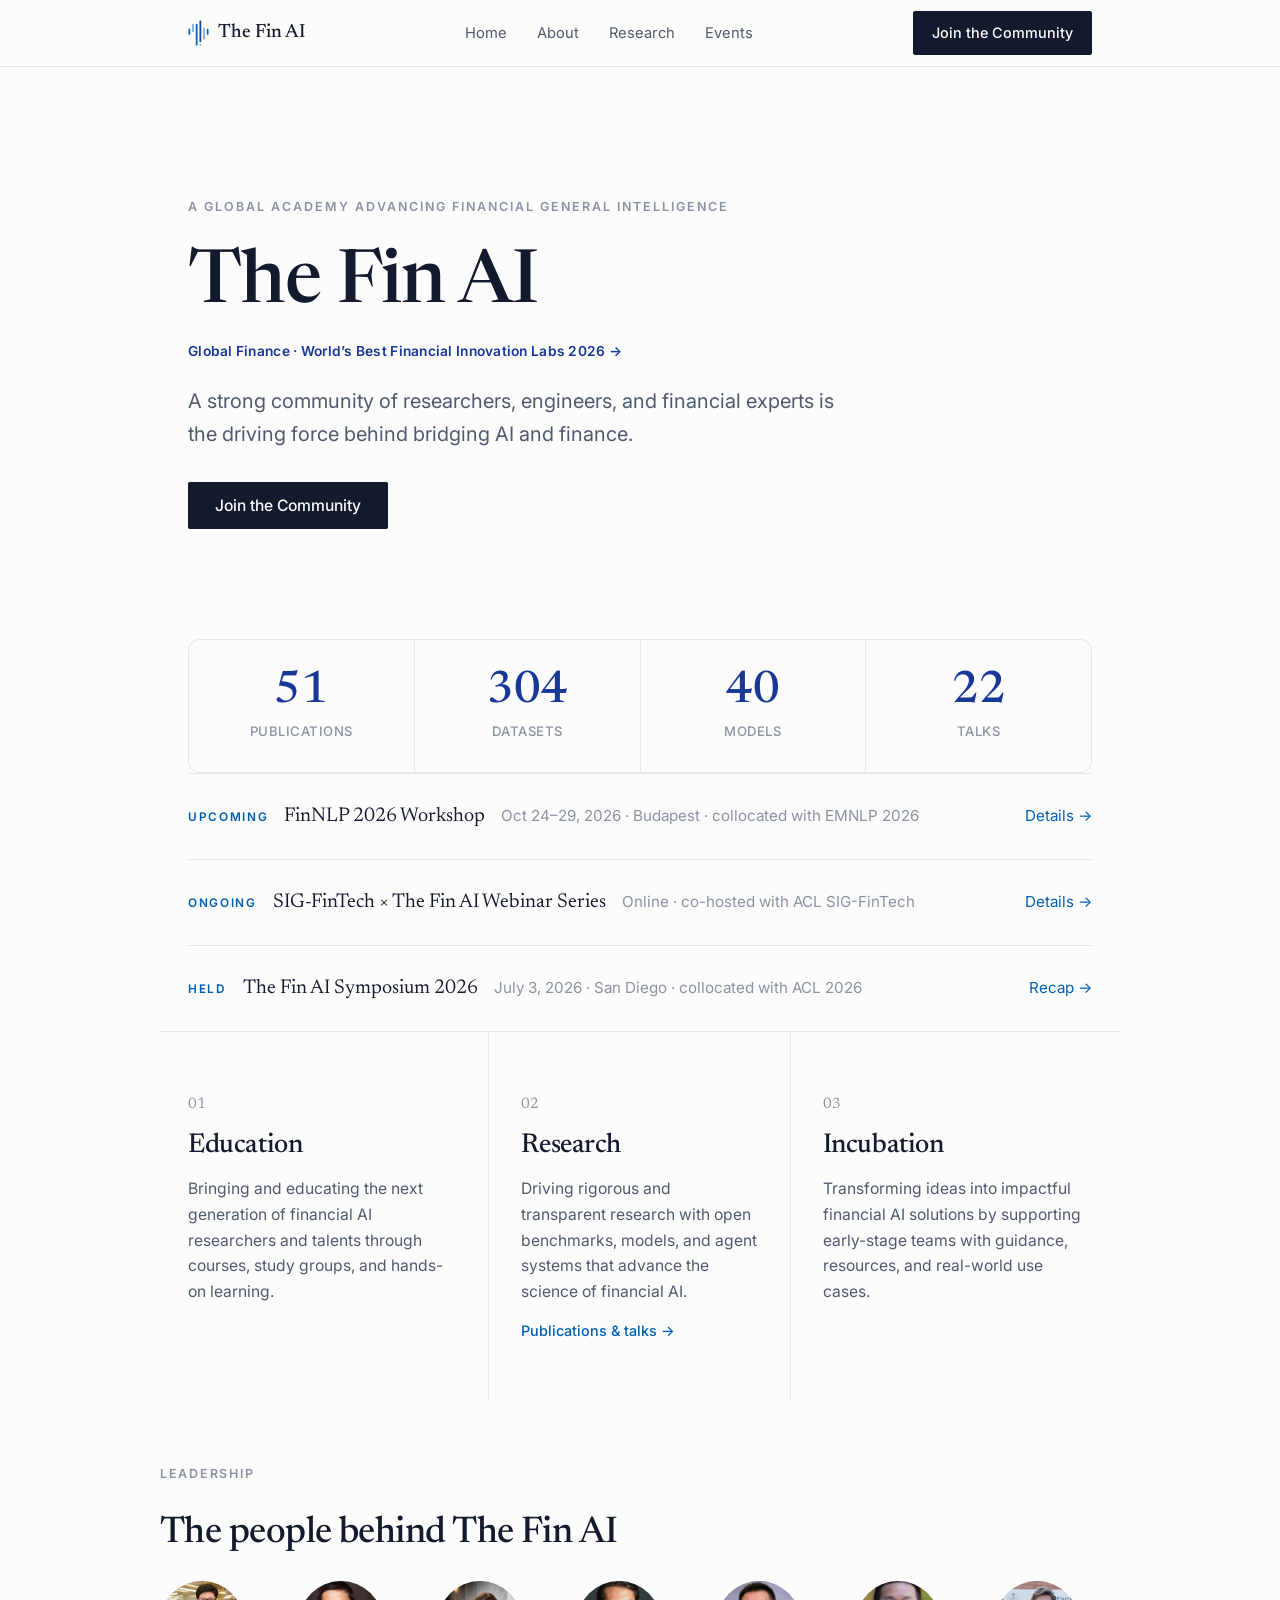
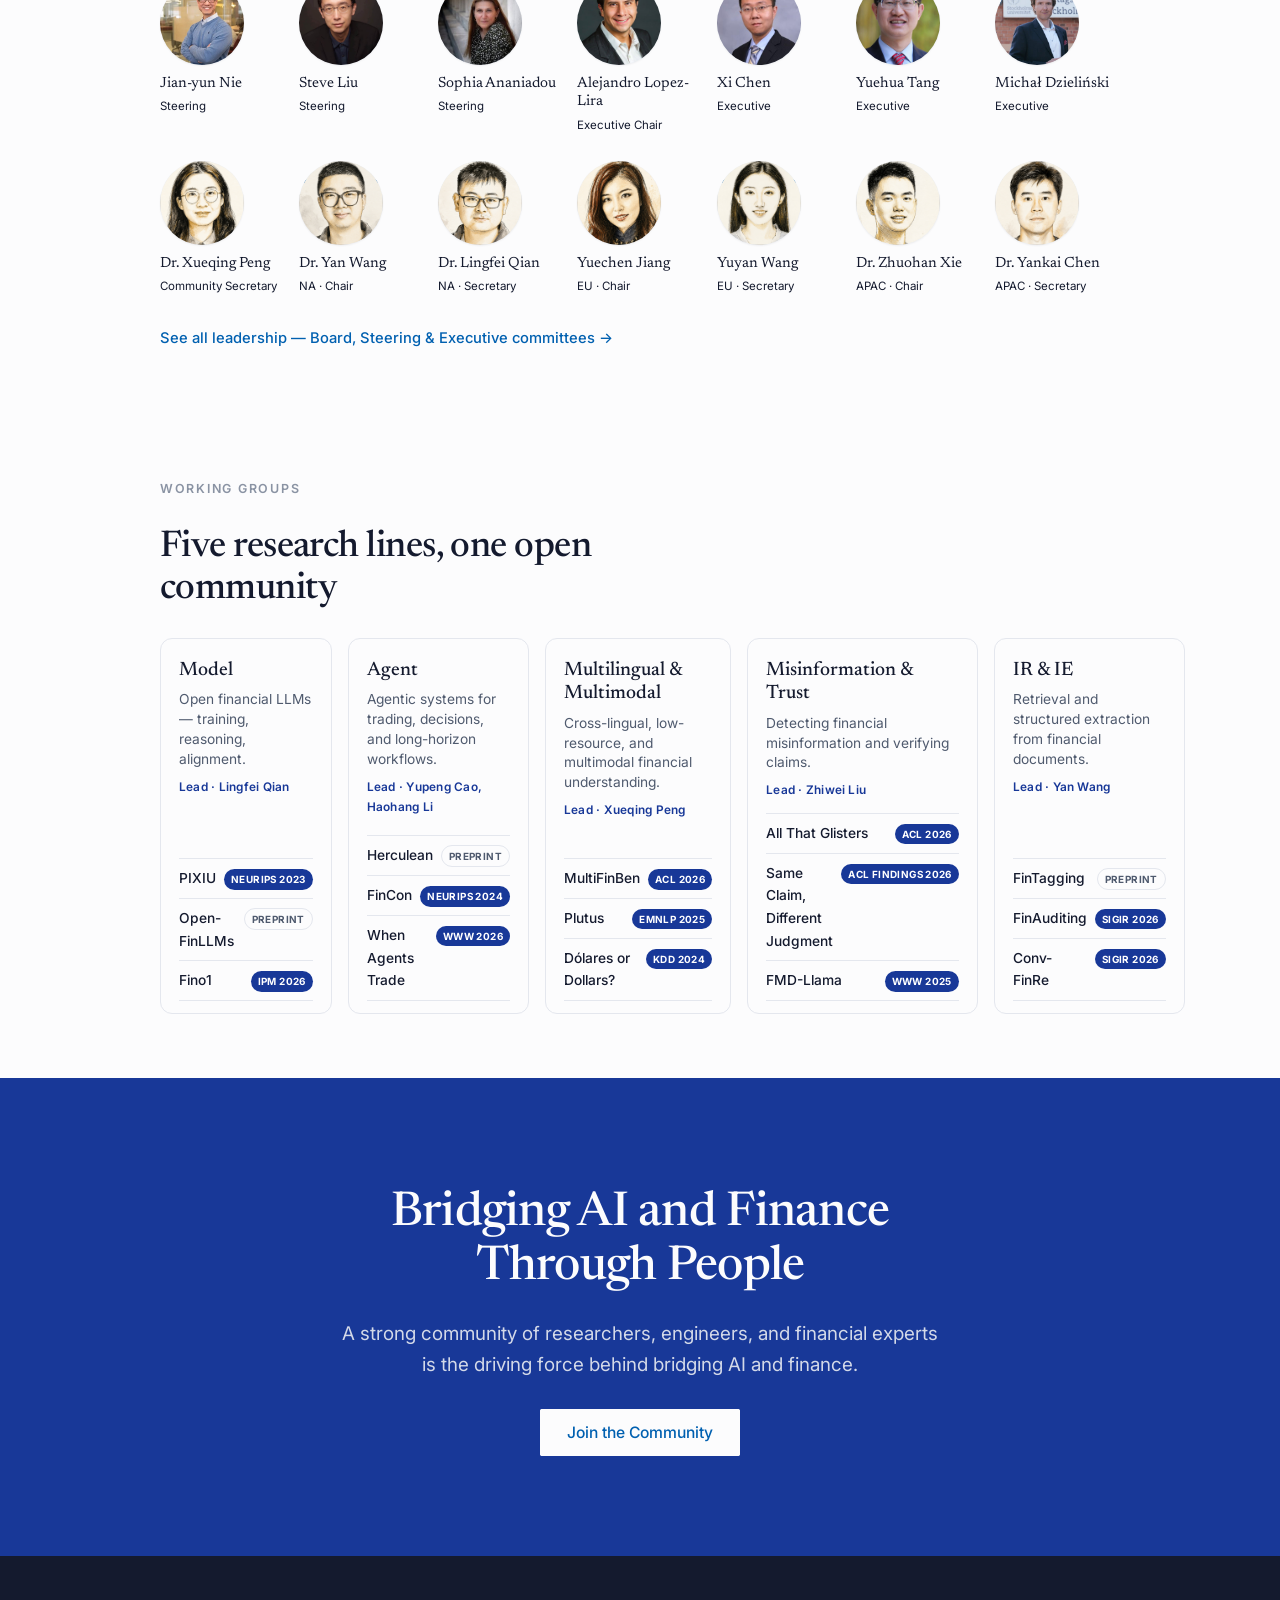
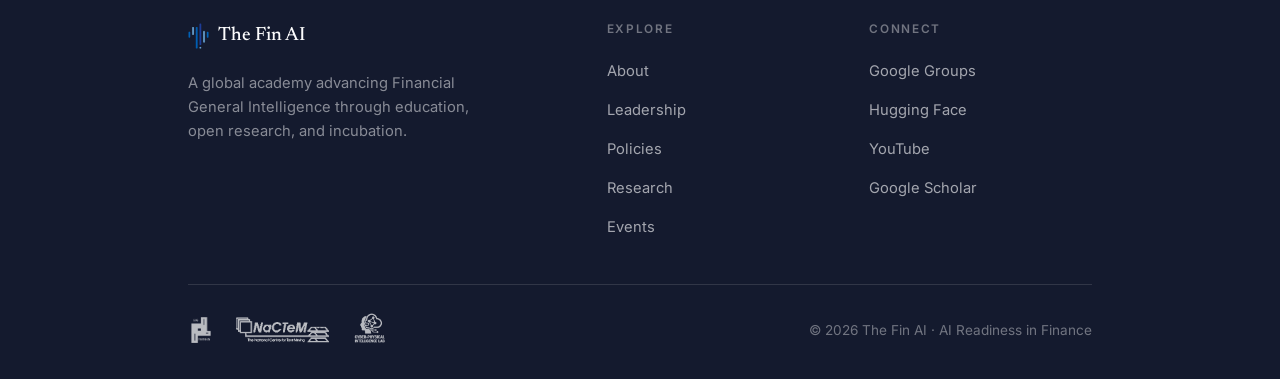
==== commit 13c91a8c: "Homepage: award credential line, tighter leadership & WG, H1 → The Fin AI - hero: one-line credentia" ====
--- a/index.html
+++ b/index.html
@@ -39,7 +39,8 @@
     <main>
       <section class="hero wrap">
         <p class="eyebrow">A global academy advancing Financial General Intelligence</p>
-        <h1>The Fin AI Community</h1>
+        <h1>The Fin AI</h1>
+        <p class="hero-cred"><a href="https://gfmag.com/award/award-winners/best-financial-innovation-labs-2026/" target="_blank" rel="noreferrer">Global Finance · World’s Best Financial Innovation Labs 2026 →</a></p>
         <p class="lead">
           A strong community of researchers, engineers, and financial experts
           is the driving force behind bridging AI and finance.
@@ -130,21 +131,21 @@
       <section id="leadership" class="section wrap home-people">
         <p class="kicker">Leadership</p>
         <h2 class="sec-h2">The people behind The Fin AI</h2>
-        <div class="people people--core">
+        <div class="people people--compact">
           <div class="person">
             <div class="photo"><span class="initials">JN</span><img src="./images/jian-yun-nie.jpg" alt="Jian-yun Nie" onerror="this.style.display='none'" /></div>
             <div class="name">Jian-yun Nie</div>
-            <div class="role">Steering Committee</div>
+            <div class="role">Steering</div>
           </div>
           <div class="person">
             <div class="photo"><span class="initials">SL</span><img src="./images/steve-liu.jpg" alt="Steve Liu" onerror="this.style.display='none'" /></div>
             <div class="name">Steve Liu</div>
-            <div class="role">Steering Committee</div>
+            <div class="role">Steering</div>
           </div>
           <div class="person">
             <div class="photo"><span class="initials">SA</span><img src="./images/sophia-ananiadou.jpg" alt="Sophia Ananiadou" onerror="this.style.display='none'" /></div>
             <div class="name">Sophia Ananiadou</div>
-            <div class="role">Steering Committee</div>
+            <div class="role">Steering</div>
           </div>
           <div class="person">
             <div class="photo"><span class="initials">AL</span><img src="./images/alejandro-lopez-lira.jpg" alt="Alejandro Lopez-Lira" onerror="this.style.display='none'" /></div>
@@ -154,22 +155,18 @@
           <div class="person">
             <div class="photo"><span class="initials">XC</span><img src="./images/xi-chen.jpg" alt="Xi Chen" onerror="this.style.display='none'" /></div>
             <div class="name">Xi Chen</div>
-            <div class="role">Executive Committee</div>
+            <div class="role">Executive</div>
           </div>
           <div class="person">
             <div class="photo"><span class="initials">YT</span><img src="./images/yuehua-tang.jpg" alt="Yuehua Tang" onerror="this.style.display='none'" /></div>
             <div class="name">Yuehua Tang</div>
-            <div class="role">Executive Committee</div>
+            <div class="role">Executive</div>
           </div>
           <div class="person">
             <div class="photo"><span class="initials">MD</span><img src="./images/michal-dzielinski.jpg" alt="Michał Dzieliński" onerror="this.style.display='none'" /></div>
             <div class="name">Michał Dzieliński</div>
-            <div class="role">Executive Committee</div>
-          </div>
-        </div>
-
-        <p class="kicker kicker--sub">Officers</p>
-        <div class="people people--chapters">
+            <div class="role">Executive</div>
+          </div>
           <div class="person">
             <div class="photo"><span class="initials">XP</span><img src="./images/xueqing-peng.jpg" alt="Xueqing Peng" onerror="this.style.display='none'" /></div>
             <div class="name">Dr. Xueqing Peng</div>
@@ -178,32 +175,32 @@
           <div class="person">
             <div class="photo"><span class="initials">YW</span><img src="./images/yan-wang.jpg" alt="Yan Wang" onerror="this.style.display='none'" /></div>
             <div class="name">Dr. Yan Wang</div>
-            <div class="role">North America · Chair</div>
+            <div class="role">NA · Chair</div>
           </div>
           <div class="person">
             <div class="photo"><span class="initials">LQ</span><img src="./images/lingfei-qian.jpg" alt="Lingfei Qian" onerror="this.style.display='none'" /></div>
             <div class="name">Dr. Lingfei Qian</div>
-            <div class="role">North America · Secretary</div>
+            <div class="role">NA · Secretary</div>
           </div>
           <div class="person">
             <div class="photo"><span class="initials">YJ</span><img src="./images/yuechen-jiang.jpg" alt="Yuechen Jiang" onerror="this.style.display='none'" /></div>
             <div class="name">Yuechen Jiang</div>
-            <div class="role">Europe · Chair</div>
+            <div class="role">EU · Chair</div>
           </div>
           <div class="person">
             <div class="photo"><span class="initials">YW</span><img src="./images/yuyan-wang.jpg" alt="Yuyan Wang" onerror="this.style.display='none'" /></div>
             <div class="name">Yuyan Wang</div>
-            <div class="role">Europe · Secretary</div>
+            <div class="role">EU · Secretary</div>
           </div>
           <div class="person">
             <div class="photo"><span class="initials">ZX</span><img src="./images/zhuohan-xie.jpg" alt="Zhuohan Xie" onerror="this.style.display='none'" /></div>
             <div class="name">Dr. Zhuohan Xie</div>
-            <div class="role">Asia-Pacific · Chair</div>
+            <div class="role">APAC · Chair</div>
           </div>
           <div class="person">
             <div class="photo"><span class="initials">YC</span><img src="./images/yankai-chen.jpg" alt="Yankai Chen" onerror="this.style.display='none'" /></div>
             <div class="name">Dr. Yankai Chen</div>
-            <div class="role">Asia-Pacific · Secretary</div>
+            <div class="role">APAC · Secretary</div>
           </div>
         </div>
         <p class="see-all"><a href="./leadership.html">See all leadership — Board, Steering &amp; Executive committees →</a></p>
@@ -212,65 +209,55 @@
       <section id="working-groups" class="section wrap">
         <p class="kicker">Working Groups</p>
         <h2 class="sec-h2">Five research lines, one open community</h2>
-        <div class="wg-list">
-          <article class="wg-row">
-            <div class="wg-head">
-              <h3>Model</h3>
-              <p class="wg-desc">Open financial LLMs — training, reasoning, and alignment.</p>
-              <p class="wg-lead">Lead · Lingfei Qian</p>
-            </div>
-            <ul class="wg-works">
-              <li><div class="wg-work-title"><a href="https://arxiv.org/abs/2306.05443" target="_blank" rel="noreferrer">PIXIU</a><span class="wg-venue">NeurIPS 2023</span></div><p class="wg-work-desc">The first open-source financial LLM, with instruction data and a holistic benchmark.</p></li>
-              <li><div class="wg-work-title"><a href="https://arxiv.org/abs/2408.11878" target="_blank" rel="noreferrer">Open-FinLLMs</a><span class="wg-venue wg-venue--pre">preprint</span></div><p class="wg-work-desc">The first open-source multimodal financial LLM family, continually pretrained on large-scale financial corpora.</p></li>
-              <li><div class="wg-work-title"><a href="https://arxiv.org/abs/2502.08127" target="_blank" rel="noreferrer">Fino1</a><span class="wg-venue">IPM 2026</span></div><p class="wg-work-desc">Transferring reasoning-enhanced LLMs to finance with financial chain-of-thought training.</p></li>
-            </ul>
-          </article>
-          <article class="wg-row">
-            <div class="wg-head">
-              <h3>Agent</h3>
-              <p class="wg-desc">Agentic systems for trading, decision-making, and long-horizon financial workflows.</p>
-              <p class="wg-lead">Lead · Yupeng Cao, Haohang Li</p>
-            </div>
-            <ul class="wg-works">
-              <li><div class="wg-work-title"><a href="https://arxiv.org/abs/2605.14355" target="_blank" rel="noreferrer">Herculean</a><span class="wg-venue wg-venue--pre">preprint</span></div><p class="wg-work-desc">The first skilled benchmark for agentic financial intelligence, spanning Trading, Hedging, Market Insights, and Auditing.</p></li>
-              <li><div class="wg-work-title"><a href="https://arxiv.org/abs/2407.06567" target="_blank" rel="noreferrer">FinCon</a><span class="wg-venue">NeurIPS 2024</span></div><p class="wg-work-desc">A synthesized LLM multi-agent system with conceptual verbal reinforcement for financial decisions.</p></li>
-              <li><div class="wg-work-title"><a href="https://arxiv.org/abs/2510.11695" target="_blank" rel="noreferrer">When Agents Trade</a><span class="wg-venue">WWW 2026</span></div><p class="wg-work-desc">A live multi-market trading arena for evaluating LLM agents against real markets.</p></li>
-            </ul>
-          </article>
-          <article class="wg-row">
-            <div class="wg-head">
-              <h3>Multilingual &amp; Multimodal</h3>
-              <p class="wg-desc">Cross-lingual, low-resource-market, and multimodal financial understanding.</p>
-              <p class="wg-lead">Lead · Xueqing Peng</p>
-            </div>
-            <ul class="wg-works">
-              <li><div class="wg-work-title"><a href="https://arxiv.org/abs/2506.14028" target="_blank" rel="noreferrer">MultiFinBen</a><span class="wg-venue">ACL 2026</span></div><p class="wg-work-desc">The first multilingual, multimodal, difficulty-aware benchmark for financial LLMs.</p></li>
-              <li><div class="wg-work-title"><a href="https://arxiv.org/abs/2502.18772" target="_blank" rel="noreferrer">Plutus</a><span class="wg-venue">EMNLP 2025</span></div><p class="wg-work-desc">The first Greek financial evaluation benchmark for large language models.</p></li>
-              <li><div class="wg-work-title"><a href="https://arxiv.org/abs/2402.07405" target="_blank" rel="noreferrer">Dólares or Dollars?</a><span class="wg-venue">KDD 2024</span></div><p class="wg-work-desc">The first bilingual Spanish–English benchmark for financial LLMs.</p></li>
-            </ul>
-          </article>
-          <article class="wg-row">
-            <div class="wg-head">
-              <h3>Misinformation &amp; Trust</h3>
-              <p class="wg-desc">Detecting financial misinformation, verifying claims, and building trustworthy AI.</p>
-              <p class="wg-lead">Lead · Zhiwei Liu</p>
-            </div>
-            <ul class="wg-works">
-              <li><div class="wg-work-title"><a href="https://arxiv.org/abs/2601.04160" target="_blank" rel="noreferrer">All That Glisters Is Not Gold</a><span class="wg-venue">ACL 2026</span></div><p class="wg-work-desc">A benchmark for reference-free counterfactual financial misinformation detection.</p></li>
-              <li><div class="wg-work-title"><a href="https://arxiv.org/abs/2601.05403" target="_blank" rel="noreferrer">Same Claim, Different Judgment</a><span class="wg-venue">ACL Findings 2026</span></div><p class="wg-work-desc">Benchmarking scenario-induced bias in multilingual financial misinformation detection.</p></li>
-              <li><div class="wg-work-title"><a href="https://arxiv.org/abs/2409.16452" target="_blank" rel="noreferrer">FMD-Llama</a><span class="wg-venue">WWW 2025</span></div><p class="wg-work-desc">The first open-source LLM built for financial misinformation detection.</p></li>
-            </ul>
-          </article>
-          <article class="wg-row">
-            <div class="wg-head">
-              <h3>IR &amp; IE</h3>
-              <p class="wg-desc">Retrieval and structured extraction from financial documents — tagging, auditing, recommendation.</p>
-              <p class="wg-lead">Lead · Yan Wang</p>
-            </div>
-            <ul class="wg-works">
-              <li><div class="wg-work-title"><a href="https://arxiv.org/abs/2505.20650" target="_blank" rel="noreferrer">FinTagging</a><span class="wg-venue wg-venue--pre">preprint</span></div><p class="wg-work-desc">The first full-scope, LLM-ready benchmark for extracting and structuring financial information (XBRL tagging).</p></li>
-              <li><div class="wg-work-title"><a href="https://arxiv.org/abs/2510.08886" target="_blank" rel="noreferrer">FinAuditing</a><span class="wg-venue">SIGIR 2026</span></div><p class="wg-work-desc">The first taxonomy-structured multi-document benchmark for evaluating LLMs on auditing.</p></li>
-              <li><div class="wg-work-title"><a href="https://arxiv.org/abs/2602.16990" target="_blank" rel="noreferrer">Conv-FinRe</a><span class="wg-venue">SIGIR 2026</span></div><p class="wg-work-desc">A conversational, longitudinal benchmark for utility-grounded financial recommendation.</p></li>
+        <div class="wg-grid">
+          <article class="wg">
+            <h3>Model</h3>
+            <p class="wg-desc">Open financial LLMs — training, reasoning, alignment.</p>
+            <p class="wg-lead">Lead · Lingfei Qian</p>
+            <ul class="wg-works">
+              <li><a href="https://arxiv.org/abs/2306.05443" target="_blank" rel="noreferrer">PIXIU</a><span class="wg-venue">NeurIPS 2023</span></li>
+              <li><a href="https://arxiv.org/abs/2408.11878" target="_blank" rel="noreferrer">Open-FinLLMs</a><span class="wg-venue wg-venue--pre">preprint</span></li>
+              <li><a href="https://arxiv.org/abs/2502.08127" target="_blank" rel="noreferrer">Fino1</a><span class="wg-venue">IPM 2026</span></li>
+            </ul>
+          </article>
+          <article class="wg">
+            <h3>Agent</h3>
+            <p class="wg-desc">Agentic systems for trading, decisions, and long-horizon workflows.</p>
+            <p class="wg-lead">Lead · Yupeng Cao, Haohang Li</p>
+            <ul class="wg-works">
+              <li><a href="https://arxiv.org/abs/2605.14355" target="_blank" rel="noreferrer">Herculean</a><span class="wg-venue wg-venue--pre">preprint</span></li>
+              <li><a href="https://arxiv.org/abs/2407.06567" target="_blank" rel="noreferrer">FinCon</a><span class="wg-venue">NeurIPS 2024</span></li>
+              <li><a href="https://arxiv.org/abs/2510.11695" target="_blank" rel="noreferrer">When Agents Trade</a><span class="wg-venue">WWW 2026</span></li>
+            </ul>
+          </article>
+          <article class="wg">
+            <h3>Multilingual &amp; Multimodal</h3>
+            <p class="wg-desc">Cross-lingual, low-resource, and multimodal financial understanding.</p>
+            <p class="wg-lead">Lead · Xueqing Peng</p>
+            <ul class="wg-works">
+              <li><a href="https://arxiv.org/abs/2506.14028" target="_blank" rel="noreferrer">MultiFinBen</a><span class="wg-venue">ACL 2026</span></li>
+              <li><a href="https://arxiv.org/abs/2502.18772" target="_blank" rel="noreferrer">Plutus</a><span class="wg-venue">EMNLP 2025</span></li>
+              <li><a href="https://arxiv.org/abs/2402.07405" target="_blank" rel="noreferrer">Dólares or Dollars?</a><span class="wg-venue">KDD 2024</span></li>
+            </ul>
+          </article>
+          <article class="wg">
+            <h3>Misinformation &amp; Trust</h3>
+            <p class="wg-desc">Detecting financial misinformation and verifying claims.</p>
+            <p class="wg-lead">Lead · Zhiwei Liu</p>
+            <ul class="wg-works">
+              <li><a href="https://arxiv.org/abs/2601.04160" target="_blank" rel="noreferrer">All That Glisters</a><span class="wg-venue">ACL 2026</span></li>
+              <li><a href="https://arxiv.org/abs/2601.05403" target="_blank" rel="noreferrer">Same Claim, Different Judgment</a><span class="wg-venue">ACL Findings 2026</span></li>
+              <li><a href="https://arxiv.org/abs/2409.16452" target="_blank" rel="noreferrer">FMD-Llama</a><span class="wg-venue">WWW 2025</span></li>
+            </ul>
+          </article>
+          <article class="wg">
+            <h3>IR &amp; IE</h3>
+            <p class="wg-desc">Retrieval and structured extraction from financial documents.</p>
+            <p class="wg-lead">Lead · Yan Wang</p>
+            <ul class="wg-works">
+              <li><a href="https://arxiv.org/abs/2505.20650" target="_blank" rel="noreferrer">FinTagging</a><span class="wg-venue wg-venue--pre">preprint</span></li>
+              <li><a href="https://arxiv.org/abs/2510.08886" target="_blank" rel="noreferrer">FinAuditing</a><span class="wg-venue">SIGIR 2026</span></li>
+              <li><a href="https://arxiv.org/abs/2602.16990" target="_blank" rel="noreferrer">Conv-FinRe</a><span class="wg-venue">SIGIR 2026</span></li>
             </ul>
           </article>
         </div>
--- a/style.css
+++ b/style.css
@@ -136,6 +136,26 @@
   font-size: 1.25rem;
   max-width: 52ch;
   margin: 26px 0 40px;
+}
+
+/* Hero credential line */
+.hero-cred {
+  margin: 14px 0 0;
+  font-family: var(--sans);
+  font-size: 0.86rem;
+  font-weight: 600;
+  letter-spacing: 0.02em;
+}
+.hero-cred a {
+  color: var(--accent-deep);
+  text-decoration: none;
+  border-bottom: 1px solid transparent;
+}
+.hero-cred a:hover {
+  border-bottom-color: var(--accent);
+}
+.hero .lead {
+  margin-top: 22px;
 }
 
 /* Hero stats */
@@ -702,133 +722,89 @@
   font-weight: 500;
   font-size: clamp(1.7rem, 3vw, 2.3rem);
   line-height: 1.15;
-  margin: 6px 0 30px;
+  margin: 6px 0 26px;
   max-width: 26ch;
 }
-.kicker--sub {
-  margin-top: 44px;
-}
-.people.people--core {
+.people.people--compact {
   grid-template-columns: repeat(7, 1fr);
-  gap: 26px 18px;
-  margin-top: 8px;
-}
-.people.people--chapters {
-  grid-template-columns: repeat(7, 1fr);
-  gap: 26px 18px;
-  margin-top: 8px;
-}
-.people.people--core .photo,
-.people.people--chapters .photo {
-  margin-bottom: 12px;
-}
-.people.people--core .name,
-.people.people--chapters .name {
-  font-size: 1.02rem;
-}
-.people.people--chapters .role {
-  font-size: 0.82rem;
-}
-/* Regional chapters: secondary, compact row */
-.people.people--chapters {
-  gap: 20px 14px;
-}
-.people.people--chapters .photo {
-  width: 96px;
+  gap: 26px 14px;
+  margin-top: 4px;
+}
+.people.people--compact .photo {
+  width: 84px;
   border-radius: 50%;
-  margin-bottom: 10px;
-}
-.people.people--chapters .name {
-  font-size: 0.95rem;
-}
-.people.people--chapters .role {
-  font-size: 0.76rem;
+  margin: 0 0 10px;
+}
+.people.people--compact .name {
+  font-size: 0.92rem;
+  line-height: 1.25;
+}
+.people.people--compact .role {
+  font-size: 0.72rem;
 }
 .see-all {
-  margin: 36px 0 0;
+  margin: 30px 0 0;
   font-family: var(--sans);
   font-size: 0.92rem;
   font-weight: 500;
 }
-.see-all a {
-  color: var(--accent);
-  text-decoration: none;
-}
-.see-all a:hover {
-  text-decoration: underline;
-}
-
-.wg-list {
+.see-all a { color: var(--accent); text-decoration: none; }
+.see-all a:hover { text-decoration: underline; }
+
+.wg-grid {
+  display: grid;
+  grid-template-columns: repeat(5, 1fr);
+  gap: 16px;
+}
+.wg {
+  border: 1px solid var(--line);
+  border-radius: 12px;
+  padding: 20px 18px 12px;
+  background: var(--paper);
   display: flex;
   flex-direction: column;
-  border-top: 1px solid var(--line);
-}
-.wg-row {
-  display: grid;
-  grid-template-columns: minmax(220px, 1fr) 2fr;
-  gap: 20px 48px;
-  padding: 30px 0 26px;
-  border-bottom: 1px solid var(--line);
-}
-.wg-head h3 {
-  font-family: var(--serif);
-  font-weight: 500;
-  font-size: 1.55rem;
+}
+.wg h3 {
+  font-family: var(--serif);
+  font-weight: 500;
+  font-size: 1.22rem;
+  line-height: 1.2;
   margin: 0 0 8px;
-  line-height: 1.15;
 }
 .wg-desc {
-  font-size: 0.95rem;
-  line-height: 1.5;
-  color: var(--soft);
-  margin: 0 0 12px;
-  max-width: 34ch;
+  font-size: 0.86rem;
+  line-height: 1.45;
+  color: var(--soft);
+  margin: 0 0 8px;
 }
 .wg-lead {
   font-family: var(--sans);
-  font-size: 0.78rem;
+  font-size: 0.74rem;
   font-weight: 600;
   letter-spacing: 0.02em;
   color: var(--accent-deep);
-  margin: 0;
+  margin: 0 0 12px;
 }
 .wg-works {
   list-style: none;
-  margin: 0;
+  margin: auto 0 0;
   padding: 0;
-  display: grid;
-  grid-template-columns: repeat(3, 1fr);
-  gap: 0 28px;
+  border-top: 1px solid var(--line);
 }
 .wg-works li {
-  padding: 2px 0;
-}
-.wg-work-title {
-  display: flex;
+  display: flex;
+  justify-content: space-between;
   align-items: baseline;
   gap: 8px;
-  flex-wrap: wrap;
-  margin-bottom: 6px;
-}
-.wg-work-title a {
-  font-family: var(--serif);
-  font-size: 1.08rem;
-  color: var(--ink);
-  font-weight: 500;
-  text-decoration: none;
-}
-.wg-work-title a:hover {
-  color: var(--accent);
-}
-.wg-work-desc {
+  padding: 8px 0;
+  border-bottom: 1px solid var(--line);
   font-size: 0.86rem;
-  line-height: 1.5;
-  color: var(--soft);
-  margin: 0;
-}
+}
+.wg-works a { color: var(--ink); font-weight: 500; text-decoration: none; }
+.wg-works a:hover { color: var(--accent); }
 .wg-venue {
   font-family: var(--sans);
-  font-size: 0.64rem;
+  font-size: 0.62rem;
   font-weight: 700;
   letter-spacing: 0.04em;
   text-transform: uppercase;
@@ -839,19 +815,17 @@
   white-space: nowrap;
   flex-shrink: 0;
 }
-.wg-venue--pre {
-  background: transparent;
-  color: var(--soft);
-  border: 1px solid var(--line);
-}
-/* keep each people row and the WG row on a single line; collapse only on small screens */
+.wg-venue--pre { background: transparent; color: var(--soft); border: 1px solid var(--line); }
+@media (max-width: 1040px) {
+  .wg-grid { grid-template-columns: repeat(3, 1fr); }
+}
 @media (max-width: 760px) {
-  .wg-row { grid-template-columns: 1fr; gap: 14px; }
-  .wg-works { grid-template-columns: 1fr; gap: 10px; }
-}
-@media (max-width: 640px) {
-  .people.people--core,
-  .people.people--chapters { grid-template-columns: repeat(3, 1fr); }
+  .people.people--compact { grid-template-columns: repeat(4, 1fr); }
+  .wg-grid { grid-template-columns: repeat(2, 1fr); }
+}
+@media (max-width: 480px) {
+  .people.people--compact { grid-template-columns: repeat(3, 1fr); }
+  .wg-grid { grid-template-columns: 1fr; }
 }
 
 /* Research tabs */
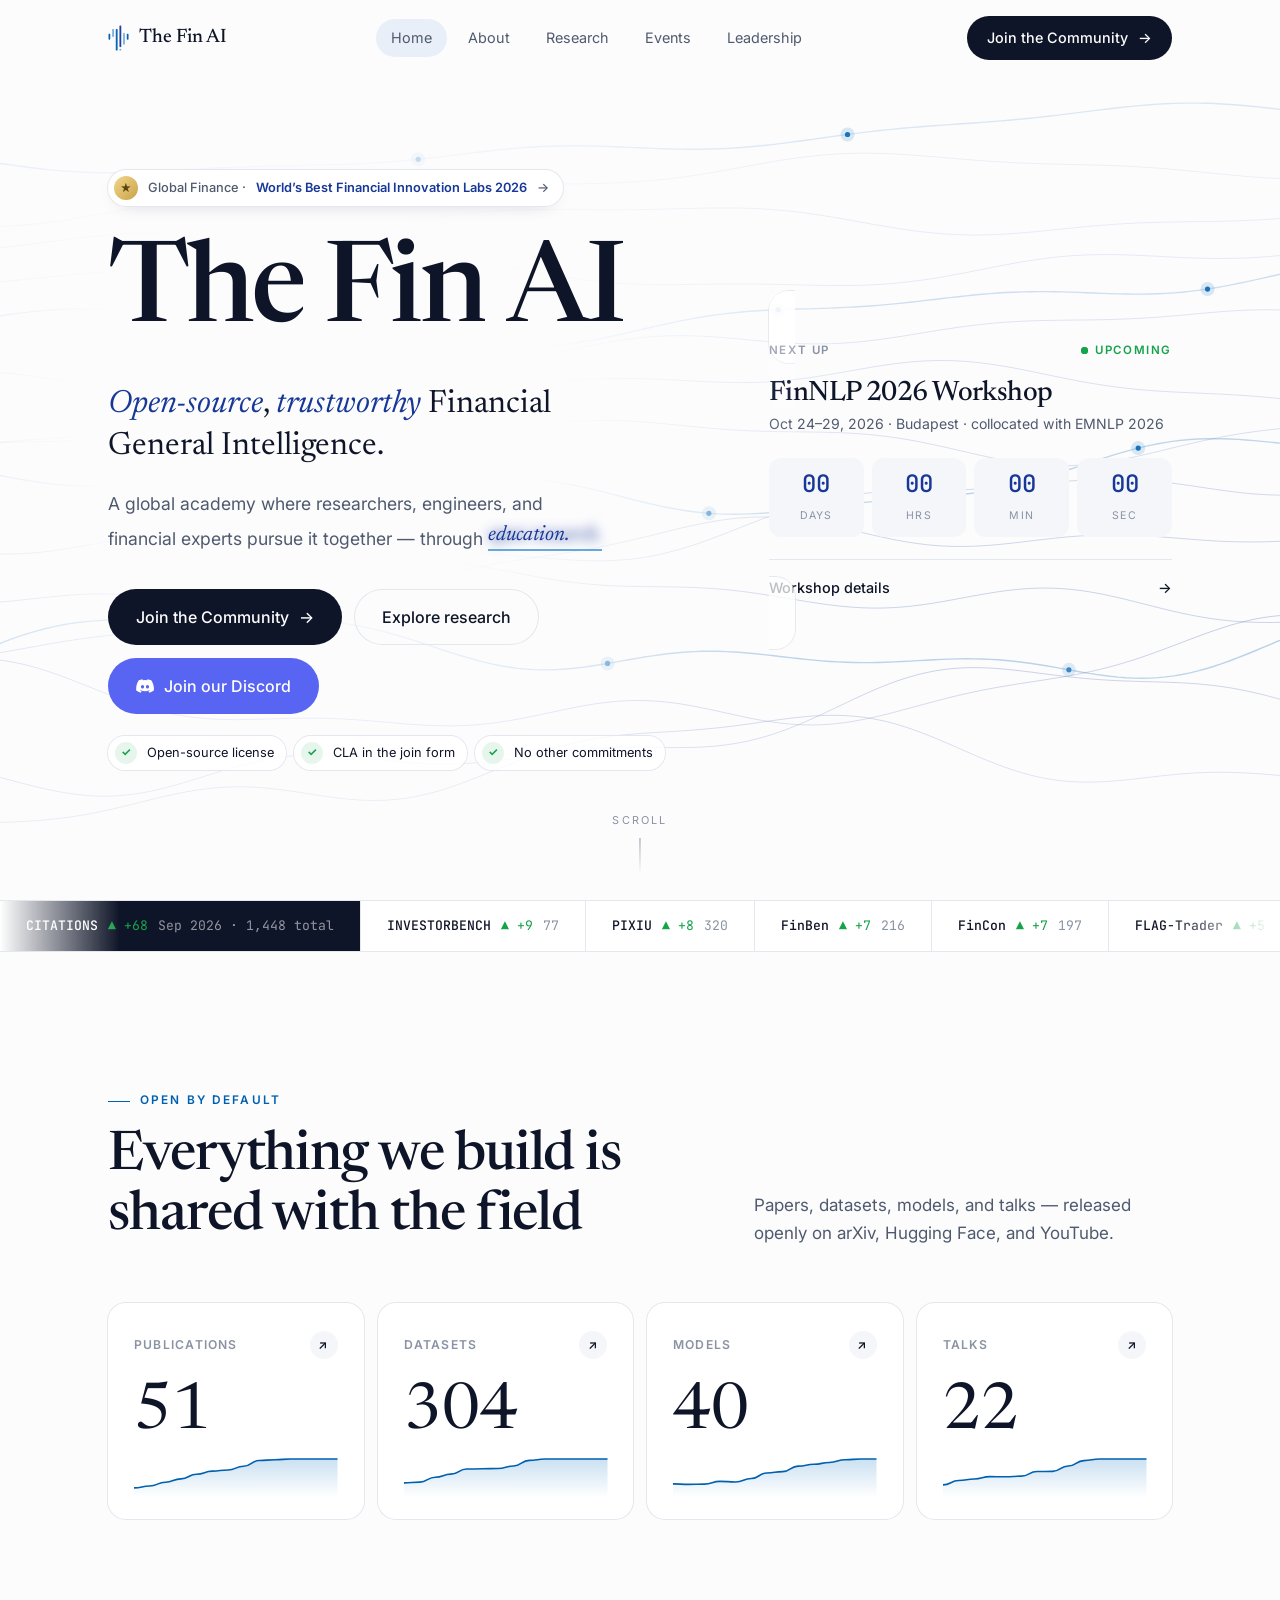
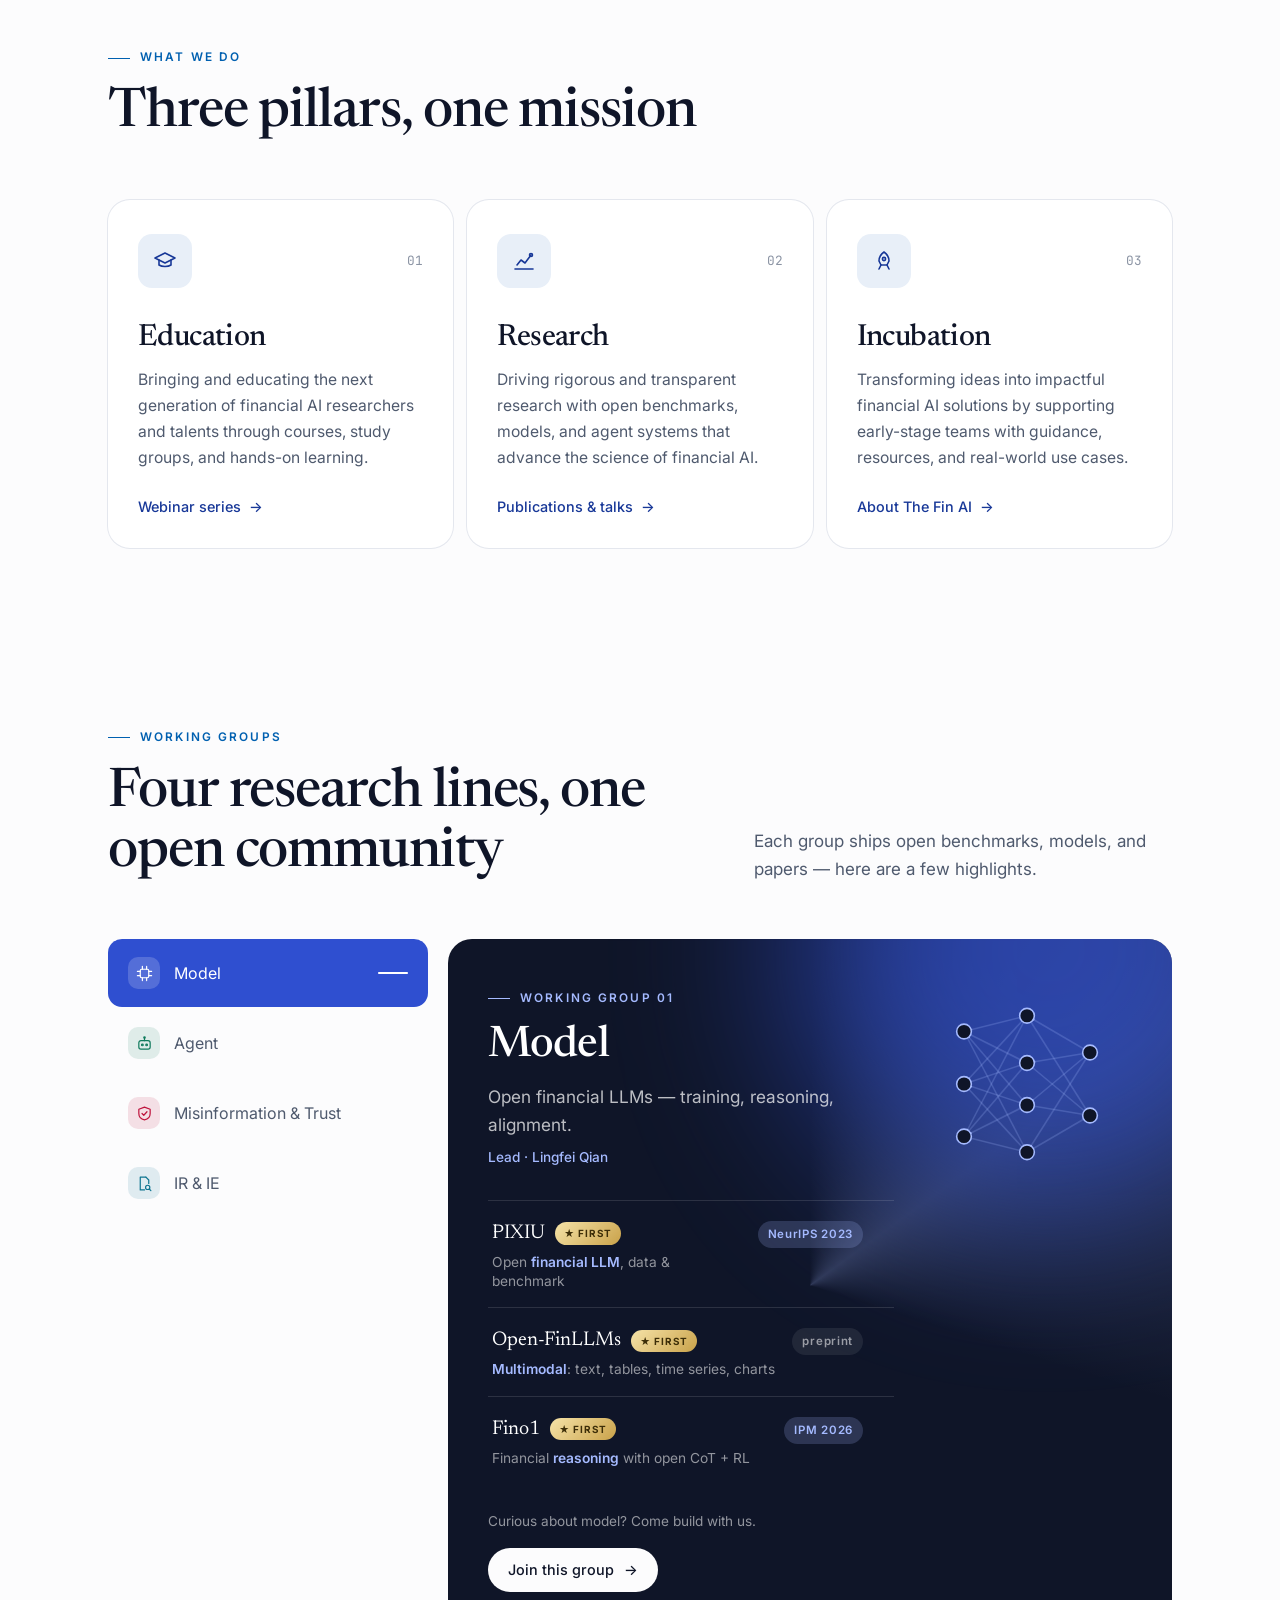
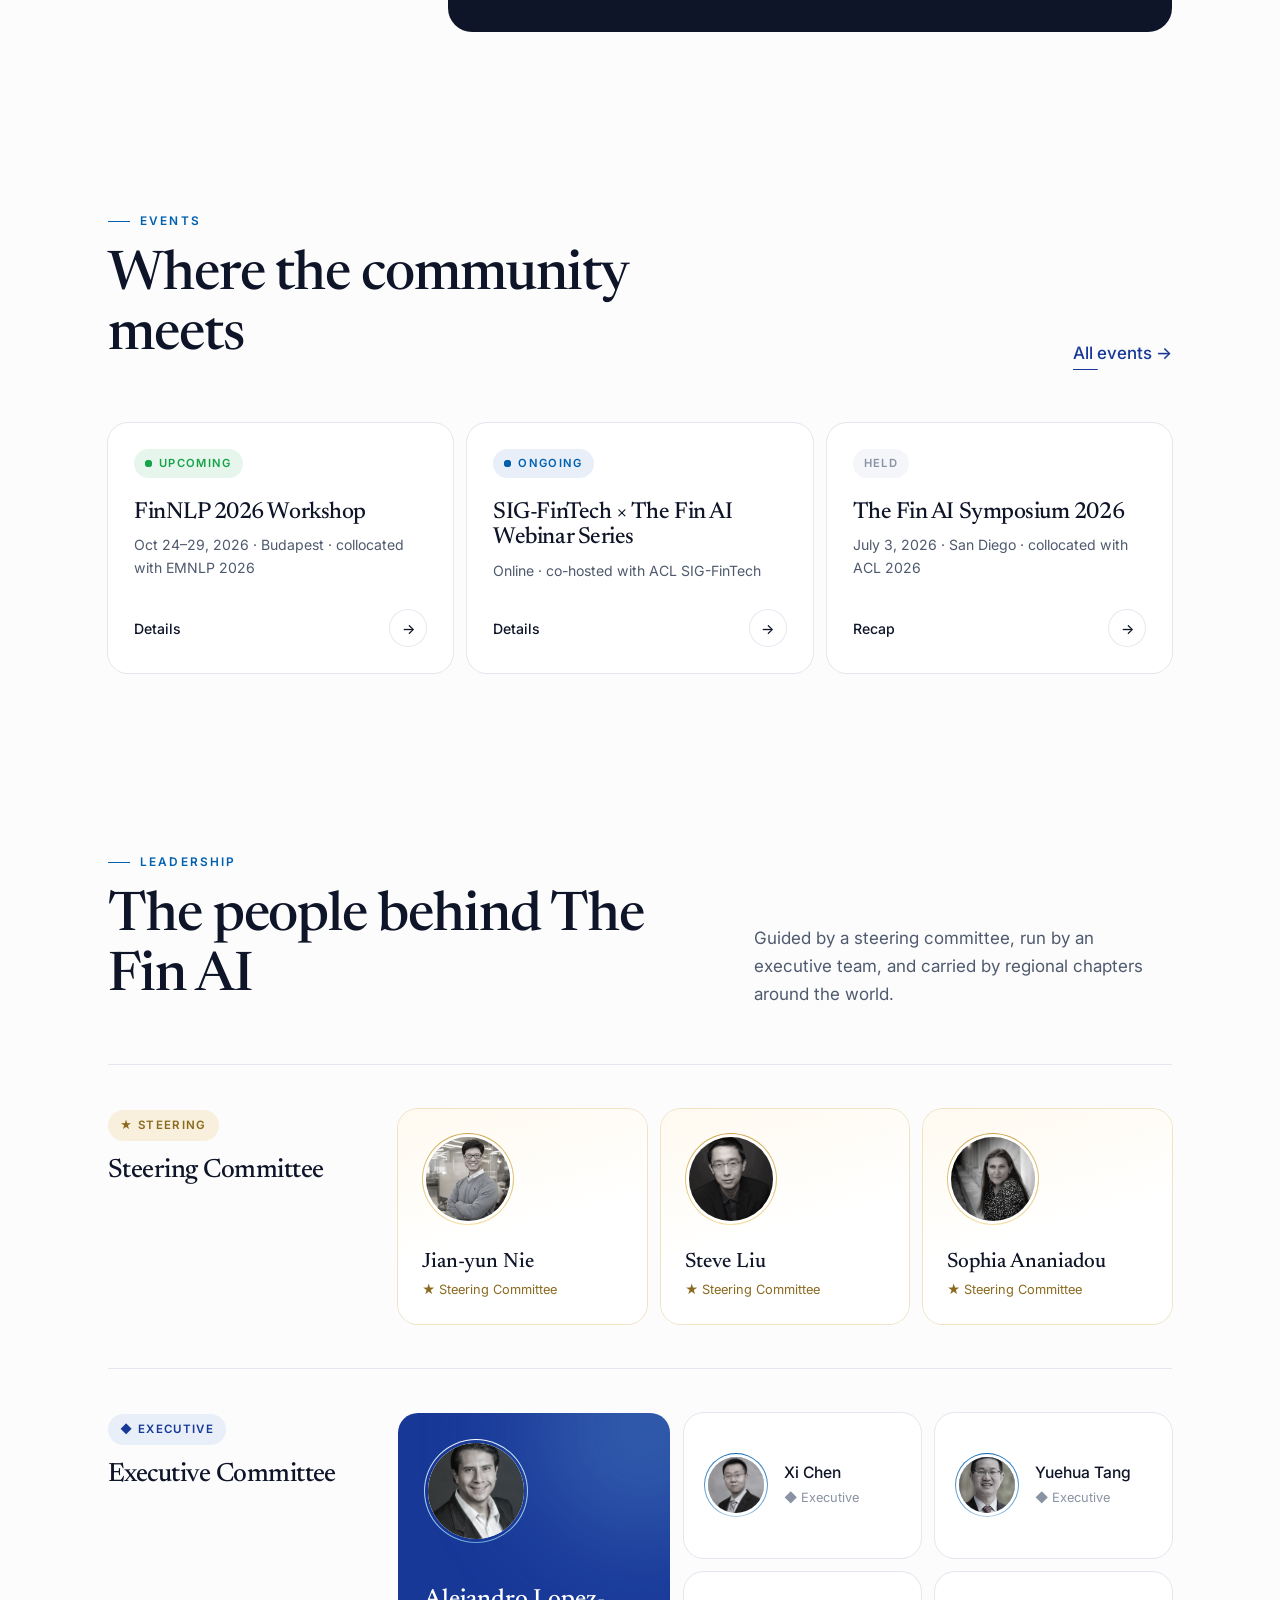
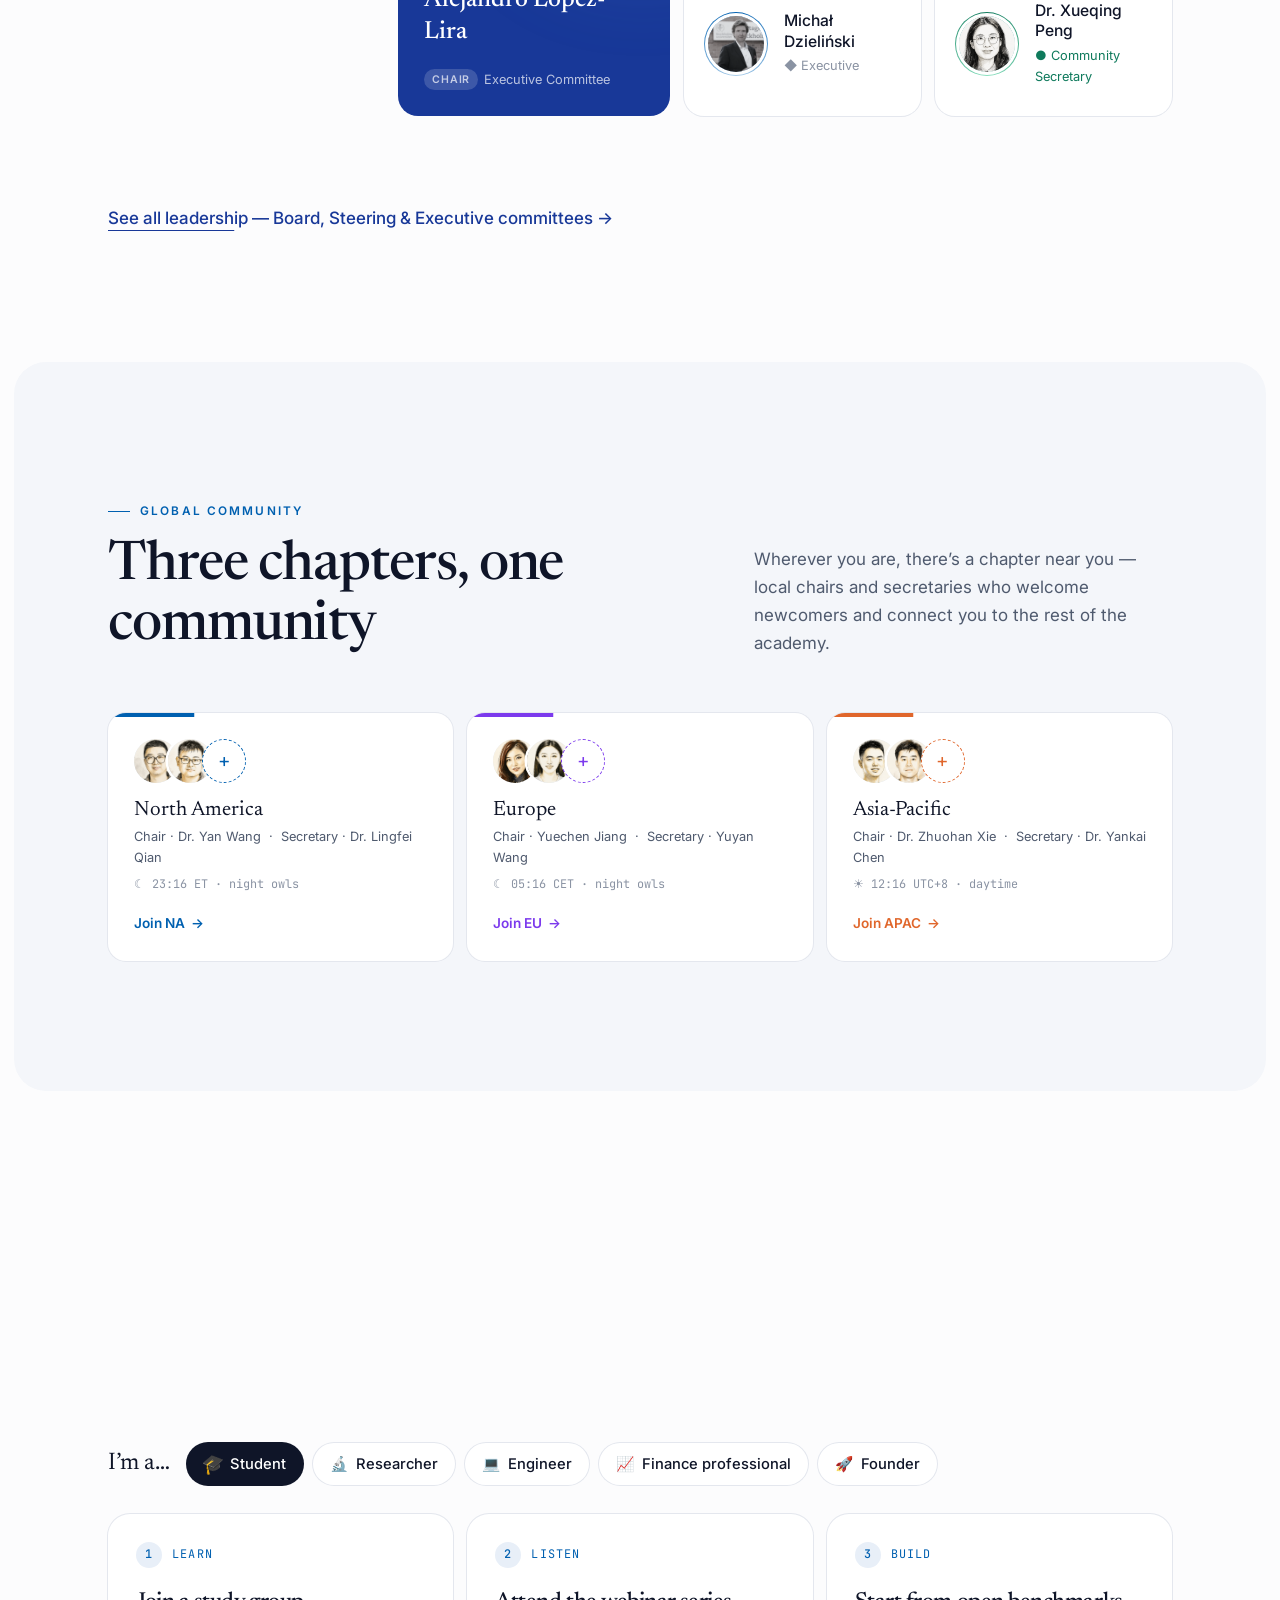
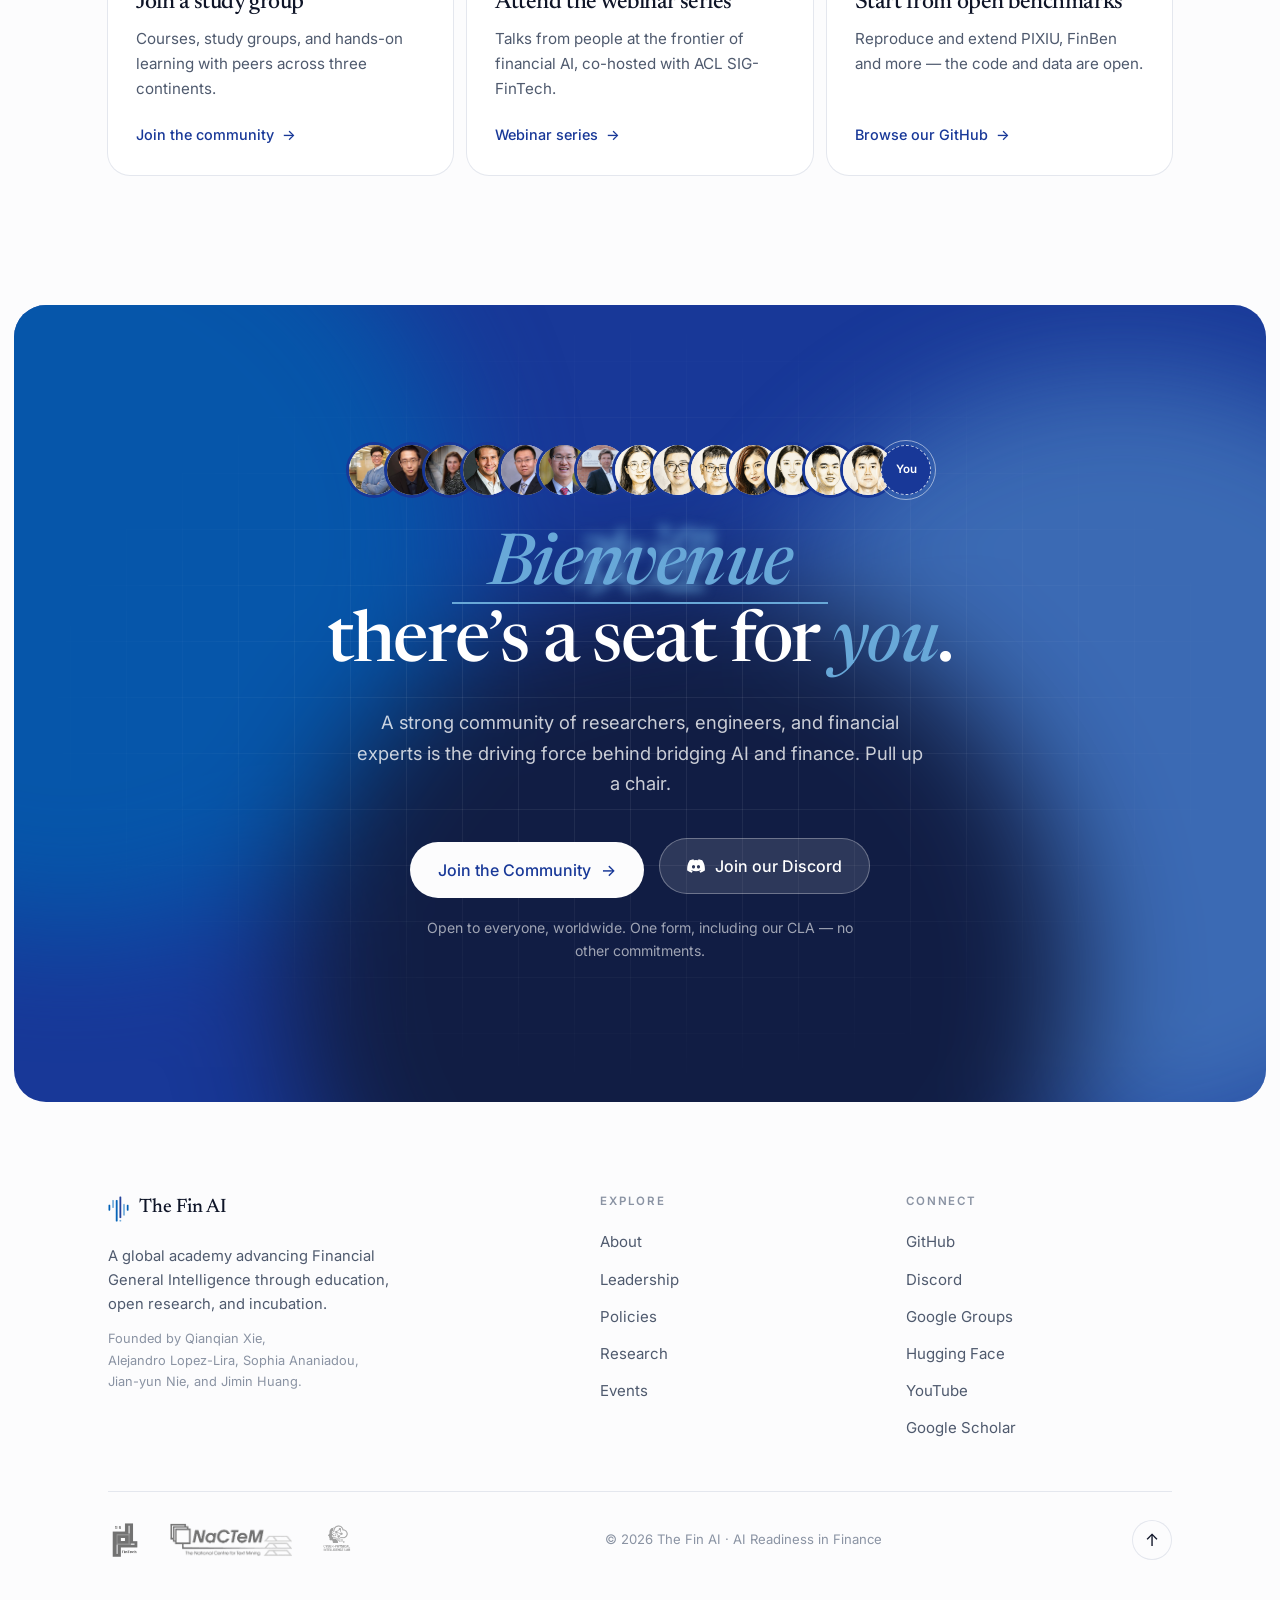
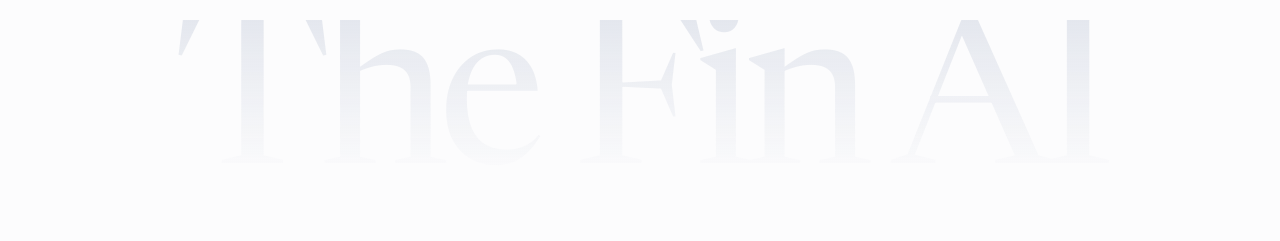
==== commit aa00bd41: "Redesign site: new visual system, motion, and community features - Shared style.css + site.js across" ====
--- a/index.html
+++ b/index.html
@@ -1,322 +1,517 @@
 <!doctype html>
 <html lang="en">
-  <head>
-    <meta charset="UTF-8" />
-    <meta name="viewport" content="width=device-width, initial-scale=1.0" />
-    <title>The Fin AI — A global academy advancing Financial General Intelligence</title>
-    <meta
-      name="description"
-      content="The Fin AI is a global academy advancing Financial General Intelligence through education, open research, and incubation."
-    />
-    <link rel="preconnect" href="https://fonts.googleapis.com" />
-    <link rel="preconnect" href="https://fonts.gstatic.com" crossorigin />
-    <link
-      href="https://fonts.googleapis.com/css2?family=Newsreader:opsz,wght@6..72,400;6..72,500&family=Inter:wght@400;500;600&display=swap"
-      rel="stylesheet"
-    />
-    <link rel="stylesheet" href="./style.css" />
-  </head>
-  <body>
-    <header class="header">
-      <div class="wrap nav">
-        <a href="./index.html" class="brand"><img src="./images/finai-logo-white.png" alt="" />The Fin AI</a>
-        <nav class="nav-links">
-          <a href="./index.html">Home</a>
-          <a href="./about.html">About</a>
-          <a href="./research.html">Research</a>
-          <a href="./events.html">Events</a>
-        </nav>
-        <a
-          class="btn"
-          href="https://docs.google.com/forms/d/e/1FAIpQLSdhSTm9zsw8XJlACJBf5gbYRWEPeJGQC3JXPoSF2ryxHLeIOQ/viewform?usp=header"
-          target="_blank"
-          rel="noreferrer"
-          >Join the Community</a
-        >
-      </div>
-    </header>
-
-    <main>
-      <section class="hero wrap">
-        <p class="eyebrow">A global academy advancing Financial General Intelligence</p>
-        <h1>The Fin AI</h1>
-        <p class="hero-cred"><a href="https://gfmag.com/award/award-winners/best-financial-innovation-labs-2026/" target="_blank" rel="noreferrer">Global Finance · World’s Best Financial Innovation Labs 2026 →</a></p>
-        <p class="lead">
-          A strong community of researchers, engineers, and financial experts
-          is the driving force behind bridging AI and finance.
-        </p>
-        <a
-          class="btn btn--lg"
-          href="https://docs.google.com/forms/d/e/1FAIpQLSdhSTm9zsw8XJlACJBf5gbYRWEPeJGQC3JXPoSF2ryxHLeIOQ/viewform?usp=header"
-          target="_blank"
-          rel="noreferrer"
-          >Join the Community</a
-        >
-      </section>
-
-      <section class="wrap">
-        <div class="herostats">
-          <a class="stat" href="./research.html">
-            <span class="stat-num">51</span>
-            <span class="stat-label">Publications</span>
-          </a>
-          <a class="stat" href="https://huggingface.co/TheFinAI" target="_blank" rel="noreferrer">
-            <span class="stat-num">304</span>
-            <span class="stat-label">Datasets</span>
-          </a>
-          <a class="stat" href="https://huggingface.co/TheFinAI" target="_blank" rel="noreferrer">
-            <span class="stat-num">40</span>
-            <span class="stat-label">Models</span>
-          </a>
-          <a class="stat" href="./research.html">
-            <span class="stat-num">22</span>
-            <span class="stat-label">Talks</span>
-          </a>
+<head>
+<meta charset="UTF-8" />
+<meta name="viewport" content="width=device-width, initial-scale=1.0" />
+<title>The Fin AI — A global academy advancing Financial General Intelligence</title>
+<meta name="description" content="The Fin AI is a global academy advancing Financial General Intelligence through education, open research, and incubation." />
+<link rel="preconnect" href="https://fonts.googleapis.com" />
+<link rel="preconnect" href="https://fonts.gstatic.com" crossorigin />
+<link href="https://fonts.googleapis.com/css2?family=Newsreader:ital,opsz,wght@0,6..72,400;0,6..72,500;1,6..72,400&family=Inter:wght@400;500;600&family=JetBrains+Mono:wght@500&display=swap" rel="stylesheet" />
+<link rel="stylesheet" href="./style.css" />
+</head>
+<body>
+<div class="progress" id="progress"></div>
+
+<header class="header" id="header">
+  <div class="wrap nav">
+    <a href="./index.html" class="brand"><img src="./images/finai-logo.png" alt="" />The Fin AI</a>
+    <nav class="nav-links" id="navLinks"><span class="nav-pill"></span><a href="./index.html" aria-current="page">Home</a><a href="./about.html">About</a><a href="./research.html">Research</a><a href="./events.html">Events</a><a href="./leadership.html">Leadership</a></nav>
+    <a class="btn magnetic join" href="https://docs.google.com/forms/d/e/1FAIpQLSdhSTm9zsw8XJlACJBf5gbYRWEPeJGQC3JXPoSF2ryxHLeIOQ/viewform?usp=header" target="_blank" rel="noreferrer">Join the Community <span class="arrow">→</span></a>
+    <button class="burger" id="burger" aria-label="Menu"><span></span><span></span><span></span></button>
+  </div>
+</header>
+<nav class="mobile-menu" id="mobileMenu"><a href="./index.html">Home</a><a href="./about.html">About</a><a href="./research.html">Research</a><a href="./events.html">Events</a><a href="./leadership.html">Leadership</a><a href="https://discord.gg/Wpt347rusk" target="_blank" rel="noreferrer">Discord ↗</a></nav>
+
+
+<main id="top">
+  <!-- HERO -->
+  <section class="hero">
+    <canvas id="flow" aria-hidden="true"></canvas>
+    <div class="wrap hero-grid">
+      <div>
+        <a class="award reveal-up" style="transition-delay:.1s" href="https://gfmag.com/award/award-winners/best-financial-innovation-labs-2026/" target="_blank" rel="noreferrer">
+          <span class="medal">★</span>Global Finance · <b>World’s Best Financial Innovation Labs 2026</b> →
+        </a>
+        <h1 class="split" id="title">The Fin AI</h1>
+        <p class="hero-sub reveal-up" style="transition-delay:.55s"><em>Open-source</em>, <em>trustworthy</em> Financial General&nbsp;Intelligence.</p>
+        <p class="lead reveal-up" style="transition-delay:.7s">A global academy where researchers, engineers, and financial experts pursue it together — through
+          <span class="rotator" id="rotator"><span class="on">open research.</span><span>education.</span><span>incubation.</span><span>community.</span></span></p>
+        <div class="hero-ctas reveal-up" style="transition-delay:.85s">
+          <a class="btn btn--lg magnetic join" href="https://docs.google.com/forms/d/e/1FAIpQLSdhSTm9zsw8XJlACJBf5gbYRWEPeJGQC3JXPoSF2ryxHLeIOQ/viewform?usp=header" target="_blank" rel="noreferrer">Join the Community <span class="arrow">→</span></a>
+          <a class="btn btn--lg btn--ghost magnetic" href="#groups">Explore research</a>
+          <a class="btn btn--lg btn--discord magnetic join" href="https://discord.gg/Wpt347rusk" target="_blank" rel="noreferrer"><svg class="dc" viewBox="0 0 24 24" aria-hidden="true"><path fill="currentColor" d="M20.3 4.4A19.6 19.6 0 0 0 15.4 3l-.6 1.3a18 18 0 0 0-5.6 0L8.6 3a19.6 19.6 0 0 0-4.9 1.4C.6 9 0 13.6.3 18.1a19.8 19.8 0 0 0 6 3l1.3-2.1a12.8 12.8 0 0 1-2-1l.5-.4a14 14 0 0 0 11.9 0l.5.4c-.6.4-1.3.7-2 1l1.3 2.1a19.7 19.7 0 0 0 6-3c.5-5.2-.8-9.7-3.5-13.7ZM8.7 15.4c-1.2 0-2.1-1.1-2.1-2.4s.9-2.4 2.1-2.4 2.1 1.1 2.1 2.4-.9 2.4-2.1 2.4Zm6.6 0c-1.2 0-2.1-1.1-2.1-2.4s.9-2.4 2.1-2.4 2.1 1.1 2.1 2.4-.9 2.4-2.1 2.4Z"/></svg>Join our Discord</a>
         </div>
-      </section>
-
-      <div class="wrap">
-        <div class="eventstrip">
-          <a href="./finnlp-2026.html">
-            <span class="tag">Upcoming</span>
-            <span class="title">FinNLP 2026 Workshop</span>
-            <span class="when">Oct 24–29, 2026 · Budapest · collocated with EMNLP 2026</span>
-            <span class="go">Details →</span>
-          </a>
-          <a href="./webinar-series.html">
-            <span class="tag">Ongoing</span>
-            <span class="title">SIG-FinTech × The Fin AI Webinar Series</span>
-            <span class="when">Online · co-hosted with ACL SIG-FinTech</span>
-            <span class="go">Details →</span>
-          </a>
-          <a href="./symposium-2026.html">
-            <span class="tag">Held</span>
-            <span class="title">The Fin AI Symposium 2026</span>
-            <span class="when">July 3, 2026 · San Diego · collocated with ACL 2026</span>
-            <span class="go">Recap →</span>
-          </a>
+        <div class="terms hero-terms reveal-up" style="transition-delay:1s">
+          <span class="term"><i>✓</i>Open-source license</span>
+          <a class="term" href="https://docs.google.com/forms/d/e/1FAIpQLSdhSTm9zsw8XJlACJBf5gbYRWEPeJGQC3JXPoSF2ryxHLeIOQ/viewform?usp=header" target="_blank" rel="noreferrer"><i>✓</i>CLA in the join form</a>
+          <span class="term"><i>✓</i>No other commitments</span>
         </div>
       </div>
 
-      <section class="pillars wrap">
-        <article id="education" class="pillar">
-          <span class="num">01</span>
-          <h2>Education</h2>
-          <p>
-            Bringing and educating the next generation of financial AI
-            researchers and talents through courses, study groups, and
-            hands-on learning.
-          </p>
+      <div class="reveal-up" style="transition-delay:1s">
+        <a class="event-card tilt" href="./finnlp-2026.html">
+          <span class="glare"></span>
+          <div class="ec-top"><span>Next up</span><span class="live"><span class="dot"></span>Upcoming</span></div>
+          <h3>FinNLP 2026 Workshop</h3>
+          <p class="meta">Oct 24–29, 2026 · Budapest · collocated with EMNLP 2026</p>
+          <div class="count" data-until="2026-10-24T09:00:00+02:00">
+            <div><b data-k="d">00</b><small>Days</small></div>
+            <div><b data-k="h">00</b><small>Hrs</small></div>
+            <div><b data-k="m">00</b><small>Min</small></div>
+            <div><b data-k="s">00</b><small>Sec</small></div>
+          </div>
+          <div class="ec-link"><span>Workshop details</span><span class="arrow">→</span></div>
+        </a>
+      </div>
+    </div>
+    <div class="scroll-hint"><span>Scroll</span><i></i></div>
+  </section>
+
+  <!-- TICKER -->
+  <div class="ticker" aria-label="Open-source projects">
+    <div class="ticker-track" id="ticker"></div>
+  </div>
+
+  <!-- STATS -->
+  <section class="section" style="padding-bottom:60px">
+    <div class="wrap">
+      <div class="sec-head" data-reveal>
+        <div><span class="kicker">Open by default</span><h2 class="sec-h2">Everything we build is shared with the field</h2></div>
+        <p>Papers, datasets, models, and talks — released openly on arXiv, Hugging Face, and YouTube.</p>
+      </div>
+      <div class="stats">
+        <a class="stat" data-reveal style="--i:0" href="./research.html"><div class="stat-top">Publications<span class="go">↗</span></div><span class="stat-num" data-count="51">0</span><svg class="spark" viewBox="0 0 200 42" preserveAspectRatio="none" data-seed="1"></svg></a>
+        <a class="stat" data-reveal style="--i:1" href="https://huggingface.co/TheFinAI" target="_blank" rel="noreferrer"><div class="stat-top">Datasets<span class="go">↗</span></div><span class="stat-num" data-count="304">0</span><svg class="spark" viewBox="0 0 200 42" preserveAspectRatio="none" data-seed="2"></svg></a>
+        <a class="stat" data-reveal style="--i:2" href="https://huggingface.co/TheFinAI" target="_blank" rel="noreferrer"><div class="stat-top">Models<span class="go">↗</span></div><span class="stat-num" data-count="40">0</span><svg class="spark" viewBox="0 0 200 42" preserveAspectRatio="none" data-seed="3"></svg></a>
+        <a class="stat" data-reveal style="--i:3" href="./research.html"><div class="stat-top">Talks<span class="go">↗</span></div><span class="stat-num" data-count="22">0</span><svg class="spark" viewBox="0 0 200 42" preserveAspectRatio="none" data-seed="4"></svg></a>
+      </div>
+      <svg width="0" height="0" style="position:absolute"><defs><linearGradient id="sg" x1="0" x2="0" y1="0" y2="1"><stop offset="0" stop-color="#68a8d8" stop-opacity=".35"/><stop offset="1" stop-color="#68a8d8" stop-opacity="0"/></linearGradient></defs></svg>
+    </div>
+  </section>
+
+  <!-- PILLARS -->
+  <section class="section" id="pillars" style="padding-top:60px">
+    <div class="wrap">
+      <div class="sec-head" data-reveal>
+        <div><span class="kicker">What we do</span><h2 class="sec-h2">Three pillars, one mission</h2></div>
+      </div>
+      <div class="pillars">
+        <article class="pillar spot" data-reveal style="--i:0">
+          <div class="pillar-top"><span class="ico"><svg viewBox="0 0 24 24" fill="none" stroke="currentColor" stroke-width="1.6" stroke-linecap="round" stroke-linejoin="round"><path d="M2 9l10-5 10 5-10 5z"/><path d="M6 11v5c3 2 9 2 12 0v-5"/></svg></span><span class="num">01</span></div>
+          <h3>Education</h3>
+          <p>Bringing and educating the next generation of financial AI researchers and talents through courses, study groups, and hands-on learning.</p>
+          <a class="more" href="./webinar-series.html">Webinar series <span class="arrow">→</span></a>
         </article>
-        <article id="research" class="pillar">
-          <span class="num">02</span>
-          <h2>Research</h2>
-          <p>
-            Driving rigorous and transparent research with open benchmarks,
-            models, and agent systems that advance the science of financial AI.
-          </p>
-          <a class="more" href="./research.html">Publications &amp; talks →</a>
+        <article class="pillar spot" data-reveal style="--i:1">
+          <div class="pillar-top"><span class="ico"><svg viewBox="0 0 24 24" fill="none" stroke="currentColor" stroke-width="1.6" stroke-linecap="round" stroke-linejoin="round"><path d="M3 20h18"/><path d="M5 16l4-5 4 3 6-8"/><circle cx="19" cy="6" r="1.5"/></svg></span><span class="num">02</span></div>
+          <h3>Research</h3>
+          <p>Driving rigorous and transparent research with open benchmarks, models, and agent systems that advance the science of financial AI.</p>
+          <a class="more" href="./research.html">Publications &amp; talks <span class="arrow">→</span></a>
         </article>
-        <article id="incubation" class="pillar">
-          <span class="num">03</span>
-          <h2>Incubation</h2>
-          <p>
-            Transforming ideas into impactful financial AI solutions by
-            supporting early-stage teams with guidance, resources, and
-            real-world use cases.
-          </p>
+        <article class="pillar spot" data-reveal style="--i:2">
+          <div class="pillar-top"><span class="ico"><svg viewBox="0 0 24 24" fill="none" stroke="currentColor" stroke-width="1.6" stroke-linecap="round" stroke-linejoin="round"><path d="M12 3c3 2 5 5 5 9l-2 4H9l-2-4c0-4 2-7 5-9z"/><circle cx="12" cy="10" r="1.6"/><path d="M9 16l-2 4M15 16l2 4"/></svg></span><span class="num">03</span></div>
+          <h3>Incubation</h3>
+          <p>Transforming ideas into impactful financial AI solutions by supporting early-stage teams with guidance, resources, and real-world use cases.</p>
+          <a class="more" href="./about.html">About The Fin AI <span class="arrow">→</span></a>
         </article>
-      </section>
-
-      <section id="leadership" class="section wrap home-people">
-        <p class="kicker">Leadership</p>
-        <h2 class="sec-h2">The people behind The Fin AI</h2>
-        <div class="people people--compact">
-          <div class="person">
-            <div class="photo"><span class="initials">JN</span><img src="./images/jian-yun-nie.jpg" alt="Jian-yun Nie" onerror="this.style.display='none'" /></div>
-            <div class="name">Jian-yun Nie</div>
-            <div class="role">Steering</div>
-          </div>
-          <div class="person">
-            <div class="photo"><span class="initials">SL</span><img src="./images/steve-liu.jpg" alt="Steve Liu" onerror="this.style.display='none'" /></div>
-            <div class="name">Steve Liu</div>
-            <div class="role">Steering</div>
-          </div>
-          <div class="person">
-            <div class="photo"><span class="initials">SA</span><img src="./images/sophia-ananiadou.jpg" alt="Sophia Ananiadou" onerror="this.style.display='none'" /></div>
-            <div class="name">Sophia Ananiadou</div>
-            <div class="role">Steering</div>
-          </div>
-          <div class="person">
-            <div class="photo"><span class="initials">AL</span><img src="./images/alejandro-lopez-lira.jpg" alt="Alejandro Lopez-Lira" onerror="this.style.display='none'" /></div>
-            <div class="name">Alejandro Lopez-Lira</div>
-            <div class="role">Executive Chair</div>
-          </div>
-          <div class="person">
-            <div class="photo"><span class="initials">XC</span><img src="./images/xi-chen.jpg" alt="Xi Chen" onerror="this.style.display='none'" /></div>
-            <div class="name">Xi Chen</div>
-            <div class="role">Executive</div>
-          </div>
-          <div class="person">
-            <div class="photo"><span class="initials">YT</span><img src="./images/yuehua-tang.jpg" alt="Yuehua Tang" onerror="this.style.display='none'" /></div>
-            <div class="name">Yuehua Tang</div>
-            <div class="role">Executive</div>
-          </div>
-          <div class="person">
-            <div class="photo"><span class="initials">MD</span><img src="./images/michal-dzielinski.jpg" alt="Michał Dzieliński" onerror="this.style.display='none'" /></div>
-            <div class="name">Michał Dzieliński</div>
-            <div class="role">Executive</div>
-          </div>
-          <div class="person">
-            <div class="photo"><span class="initials">XP</span><img src="./images/xueqing-peng.jpg" alt="Xueqing Peng" onerror="this.style.display='none'" /></div>
-            <div class="name">Dr. Xueqing Peng</div>
-            <div class="role">Community Secretary</div>
-          </div>
-          <div class="person">
-            <div class="photo"><span class="initials">YW</span><img src="./images/yan-wang.jpg" alt="Yan Wang" onerror="this.style.display='none'" /></div>
-            <div class="name">Dr. Yan Wang</div>
-            <div class="role">NA · Chair</div>
-          </div>
-          <div class="person">
-            <div class="photo"><span class="initials">LQ</span><img src="./images/lingfei-qian.jpg" alt="Lingfei Qian" onerror="this.style.display='none'" /></div>
-            <div class="name">Dr. Lingfei Qian</div>
-            <div class="role">NA · Secretary</div>
-          </div>
-          <div class="person">
-            <div class="photo"><span class="initials">YJ</span><img src="./images/yuechen-jiang.jpg" alt="Yuechen Jiang" onerror="this.style.display='none'" /></div>
-            <div class="name">Yuechen Jiang</div>
-            <div class="role">EU · Chair</div>
-          </div>
-          <div class="person">
-            <div class="photo"><span class="initials">YW</span><img src="./images/yuyan-wang.jpg" alt="Yuyan Wang" onerror="this.style.display='none'" /></div>
-            <div class="name">Yuyan Wang</div>
-            <div class="role">EU · Secretary</div>
-          </div>
-          <div class="person">
-            <div class="photo"><span class="initials">ZX</span><img src="./images/zhuohan-xie.jpg" alt="Zhuohan Xie" onerror="this.style.display='none'" /></div>
-            <div class="name">Dr. Zhuohan Xie</div>
-            <div class="role">APAC · Chair</div>
-          </div>
-          <div class="person">
-            <div class="photo"><span class="initials">YC</span><img src="./images/yankai-chen.jpg" alt="Yankai Chen" onerror="this.style.display='none'" /></div>
-            <div class="name">Dr. Yankai Chen</div>
-            <div class="role">APAC · Secretary</div>
-          </div>
-        </div>
-        <p class="see-all"><a href="./leadership.html">See all leadership — Board, Steering &amp; Executive committees →</a></p>
-      </section>
-
-      <section id="working-groups" class="section wrap">
-        <p class="kicker">Working Groups</p>
-        <h2 class="sec-h2">Five research lines, one open community</h2>
-        <div class="wg-grid">
-          <article class="wg">
-            <h3>Model</h3>
-            <p class="wg-desc">Open financial LLMs — training, reasoning, alignment.</p>
-            <p class="wg-lead">Lead · Lingfei Qian</p>
-            <ul class="wg-works">
-              <li><a href="https://arxiv.org/abs/2306.05443" target="_blank" rel="noreferrer">PIXIU</a><span class="wg-venue">NeurIPS 2023</span></li>
-              <li><a href="https://arxiv.org/abs/2408.11878" target="_blank" rel="noreferrer">Open-FinLLMs</a><span class="wg-venue wg-venue--pre">preprint</span></li>
-              <li><a href="https://arxiv.org/abs/2502.08127" target="_blank" rel="noreferrer">Fino1</a><span class="wg-venue">IPM 2026</span></li>
-            </ul>
-          </article>
-          <article class="wg">
-            <h3>Agent</h3>
-            <p class="wg-desc">Agentic systems for trading, decisions, and long-horizon workflows.</p>
-            <p class="wg-lead">Lead · Yupeng Cao, Haohang Li</p>
-            <ul class="wg-works">
-              <li><a href="https://arxiv.org/abs/2605.14355" target="_blank" rel="noreferrer">Herculean</a><span class="wg-venue wg-venue--pre">preprint</span></li>
-              <li><a href="https://arxiv.org/abs/2407.06567" target="_blank" rel="noreferrer">FinCon</a><span class="wg-venue">NeurIPS 2024</span></li>
-              <li><a href="https://arxiv.org/abs/2510.11695" target="_blank" rel="noreferrer">When Agents Trade</a><span class="wg-venue">WWW 2026</span></li>
-            </ul>
-          </article>
-          <article class="wg">
-            <h3>Multilingual &amp; Multimodal</h3>
-            <p class="wg-desc">Cross-lingual, low-resource, and multimodal financial understanding.</p>
-            <p class="wg-lead">Lead · Xueqing Peng</p>
-            <ul class="wg-works">
-              <li><a href="https://arxiv.org/abs/2506.14028" target="_blank" rel="noreferrer">MultiFinBen</a><span class="wg-venue">ACL 2026</span></li>
-              <li><a href="https://arxiv.org/abs/2502.18772" target="_blank" rel="noreferrer">Plutus</a><span class="wg-venue">EMNLP 2025</span></li>
-              <li><a href="https://arxiv.org/abs/2402.07405" target="_blank" rel="noreferrer">Dólares or Dollars?</a><span class="wg-venue">KDD 2024</span></li>
-            </ul>
-          </article>
-          <article class="wg">
-            <h3>Misinformation &amp; Trust</h3>
-            <p class="wg-desc">Detecting financial misinformation and verifying claims.</p>
-            <p class="wg-lead">Lead · Zhiwei Liu</p>
-            <ul class="wg-works">
-              <li><a href="https://arxiv.org/abs/2601.04160" target="_blank" rel="noreferrer">All That Glisters</a><span class="wg-venue">ACL 2026</span></li>
-              <li><a href="https://arxiv.org/abs/2601.05403" target="_blank" rel="noreferrer">Same Claim, Different Judgment</a><span class="wg-venue">ACL Findings 2026</span></li>
-              <li><a href="https://arxiv.org/abs/2409.16452" target="_blank" rel="noreferrer">FMD-Llama</a><span class="wg-venue">WWW 2025</span></li>
-            </ul>
-          </article>
-          <article class="wg">
-            <h3>IR &amp; IE</h3>
-            <p class="wg-desc">Retrieval and structured extraction from financial documents.</p>
-            <p class="wg-lead">Lead · Yan Wang</p>
-            <ul class="wg-works">
-              <li><a href="https://arxiv.org/abs/2505.20650" target="_blank" rel="noreferrer">FinTagging</a><span class="wg-venue wg-venue--pre">preprint</span></li>
-              <li><a href="https://arxiv.org/abs/2510.08886" target="_blank" rel="noreferrer">FinAuditing</a><span class="wg-venue">SIGIR 2026</span></li>
-              <li><a href="https://arxiv.org/abs/2602.16990" target="_blank" rel="noreferrer">Conv-FinRe</a><span class="wg-venue">SIGIR 2026</span></li>
-            </ul>
-          </article>
-        </div>
-      </section>
-
-      <section id="community" class="community">
-        <div class="wrap community-inner">
-          <h2>Bridging AI and Finance Through People</h2>
-          <p>
-            A strong community of researchers, engineers, and financial experts
-            is the driving force behind bridging AI and finance.
-          </p>
-          <a
-            class="btn btn--lg"
-            href="https://docs.google.com/forms/d/e/1FAIpQLSdhSTm9zsw8XJlACJBf5gbYRWEPeJGQC3JXPoSF2ryxHLeIOQ/viewform?usp=header"
-            target="_blank"
-            rel="noreferrer"
-            >Join the Community</a
-          >
-        </div>
-      </section>
-    </main>
-
-    <footer class="footer">
-      <div class="wrap">
-        <div class="footer-top">
-          <div class="footer-brand">
-            <span class="brand"><img src="./images/finai-logo.png" alt="" />The Fin AI</span>
-            <p class="footer-tagline">A global academy advancing Financial General Intelligence through education, open research, and incubation.</p>
-          </div>
-          <nav class="footer-col">
-            <h4>Explore</h4>
-            <ul>
-              <li><a href="./about.html">About</a></li>
-              <li><a href="./leadership.html">Leadership</a></li>
-              <li><a href="./policies.html">Policies</a></li>
-              <li><a href="./research.html">Research</a></li>
-              <li><a href="./events.html">Events</a></li>
-            </ul>
-          </nav>
-          <nav class="footer-col">
-            <h4>Connect</h4>
-            <ul>
-              <li><a href="https://groups.google.com/g/the-fin-ai" target="_blank" rel="noreferrer">Google Groups</a></li>
-              <li><a href="https://huggingface.co/TheFinAI" target="_blank" rel="noreferrer">Hugging Face</a></li>
-              <li><a href="https://www.youtube.com/@TheFinAI-g6j/featured" target="_blank" rel="noreferrer">YouTube</a></li>
-              <li><a href="https://scholar.google.com/citations?hl=en&view_op=list_works&user=P3Mxb4kAAAAJ" target="_blank" rel="noreferrer">Google Scholar</a></li>
-            </ul>
-          </nav>
-        </div>
-        <div class="footer-bottom">
-          <div class="footer-partners">
-            <a href="https://sigfintech.github.io/" target="_blank" rel="noreferrer"><img src="./images/partner-sigfintech.png" alt="SIG FinTech" /></a>
-            <a href="https://www.nactem.ac.uk/" target="_blank" rel="noreferrer"><img src="./images/partner-nactem.png" alt="NACTEM" /></a>
-            <a href="#" rel="noreferrer"><img src="./images/partner-3.png" alt="Cyber-Physical Intelligence Lab" /></a>
-          </div>
-          <span class="copy">© 2026 The Fin AI · AI Readiness in Finance</span>
-        </div>
-      </div>
-    </footer>
-  </body>
+      </div>
+    </div>
+  </section>
+
+  <!-- WORKING GROUPS -->
+  <section class="section" id="groups" style="padding-top:40px">
+    <div class="wrap">
+      <div class="sec-head" data-reveal>
+        <div><span class="kicker">Working groups</span><h2 class="sec-h2">Four research lines, one open community</h2></div>
+        <p>Each group ships open benchmarks, models, and papers — here are a few highlights.</p>
+      </div>
+      <div class="wg-wrap" id="wg" data-reveal>
+        <div class="wg-tabs" role="tablist" id="wgTabs"><span class="wg-ind" id="wgInd"></span></div>
+        <div class="wg-panel" id="wgPanel" role="tabpanel"></div>
+      </div>
+    </div>
+  </section>
+
+  <!-- EVENTS -->
+  <section class="section" id="events" style="padding-top:40px">
+    <div class="wrap">
+      <div class="sec-head" data-reveal>
+        <div><span class="kicker">Events</span><h2 class="sec-h2">Where the community meets</h2></div>
+        <a class="link-u" href="./events.html">All events →</a>
+      </div>
+      <div class="events">
+        <a class="ev" data-reveal style="--i:0" href="./finnlp-2026.html"><span class="tag upcoming"><span class="dot"></span>Upcoming</span><h3>FinNLP 2026 Workshop</h3><p class="when">Oct 24–29, 2026 · Budapest · collocated with EMNLP 2026</p><span class="go">Details<span class="circle">→</span></span></a>
+        <a class="ev" data-reveal style="--i:1" href="./webinar-series.html"><span class="tag ongoing"><span class="dot"></span>Ongoing</span><h3>SIG-FinTech × The Fin AI Webinar Series</h3><p class="when">Online · co-hosted with ACL SIG-FinTech</p><span class="go">Details<span class="circle">→</span></span></a>
+        <a class="ev" data-reveal style="--i:2" href="./symposium-2026.html"><span class="tag held">Held</span><h3>The Fin AI Symposium 2026</h3><p class="when">July 3, 2026 · San Diego · collocated with ACL 2026</p><span class="go">Recap<span class="circle">→</span></span></a>
+      </div>
+    </div>
+  </section>
+
+  <!-- PEOPLE -->
+  <section class="section" id="people" style="padding-top:40px">
+    <div class="wrap">
+      <div class="sec-head" data-reveal>
+        <div><span class="kicker">Leadership</span><h2 class="sec-h2">The people behind The Fin AI</h2></div>
+        <p>Guided by a steering committee, run by an executive team, and carried by regional chapters around the world.</p>
+      </div>
+      <div class="tier" data-reveal>
+        <div class="tier-label"><span class="badge steer">★ Steering</span><h3>Steering Committee</h3></div>
+        <div class="steer-grid" id="steerGrid"></div>
+      </div>
+      <div class="tier" data-reveal>
+        <div class="tier-label"><span class="badge exec">◆ Executive</span><h3>Executive Committee</h3></div>
+        <div class="exec-grid" id="execGrid"></div>
+      </div>
+      <p class="see-all" data-reveal><a class="link-u" href="./leadership.html">See all leadership — Board, Steering &amp; Executive committees →</a></p>
+    </div>
+  </section>
+
+  <!-- CHAPTERS -->
+  <section class="section chapters" id="chapters">
+    <div class="wrap">
+      <div class="sec-head" data-reveal>
+        <div><span class="kicker">Global community</span><h2 class="sec-h2">Three chapters, one community</h2></div>
+        <p>Wherever you are, there’s a chapter near you — local chairs and secretaries who welcome newcomers and connect you to the rest of the academy.</p>
+      </div>
+      <div class="ch-list" id="chList"></div>
+    </div>
+  </section>
+
+  <!-- FIND YOUR WAY IN -->
+  <section class="section" id="join">
+    <div class="wrap">
+      <div class="sec-head" data-reveal>
+        <div><span class="kicker">Get involved</span><h2 class="sec-h2">There’s a place for you here</h2></div>
+        <p>Students, researchers, engineers, finance professionals, founders — tell us who you are and we’ll show you where to start.</p>
+      </div>
+      <div class="persona" id="persona" data-reveal><span class="lbl">I’m a…</span></div>
+      <div class="paths" id="paths"></div>
+    </div>
+  </section>
+
+  <!-- COMMUNITY -->
+  <section class="community" id="community">
+    <div class="mesh"><i></i><i></i><i></i></div>
+    <div class="grid"></div>
+    <div class="wrap" data-reveal>
+      <div class="crowd" id="crowd"></div>
+      <h2><span class="rotator welcome" data-ms="2200"><span class="on">Welcome</span><span>欢迎</span><span>Bienvenue</span><span>Willkommen</span><span>ようこそ</span><span>Bienvenido</span><span>Witamy</span><span>Benvenuto</span></span><br>there’s a seat for <em>you</em>.</h2>
+      <p>A strong community of researchers, engineers, and financial experts is the driving force behind bridging AI and finance. Pull up a chair.</p>
+      <a class="btn btn--lg btn--light magnetic join" href="https://docs.google.com/forms/d/e/1FAIpQLSdhSTm9zsw8XJlACJBf5gbYRWEPeJGQC3JXPoSF2ryxHLeIOQ/viewform?usp=header" target="_blank" rel="noreferrer">Join the Community <span class="arrow">→</span></a>
+      <a class="btn btn--lg btn--discord-dark magnetic join" href="https://discord.gg/Wpt347rusk" target="_blank" rel="noreferrer" style="margin-left:10px"><svg class="dc" viewBox="0 0 24 24" aria-hidden="true"><path fill="currentColor" d="M20.3 4.4A19.6 19.6 0 0 0 15.4 3l-.6 1.3a18 18 0 0 0-5.6 0L8.6 3a19.6 19.6 0 0 0-4.9 1.4C.6 9 0 13.6.3 18.1a19.8 19.8 0 0 0 6 3l1.3-2.1a12.8 12.8 0 0 1-2-1l.5-.4a14 14 0 0 0 11.9 0l.5.4c-.6.4-1.3.7-2 1l1.3 2.1a19.7 19.7 0 0 0 6-3c.5-5.2-.8-9.7-3.5-13.7ZM8.7 15.4c-1.2 0-2.1-1.1-2.1-2.4s.9-2.4 2.1-2.4 2.1 1.1 2.1 2.4-.9 2.4-2.1 2.4Zm6.6 0c-1.2 0-2.1-1.1-2.1-2.4s.9-2.4 2.1-2.4 2.1 1.1 2.1 2.4-.9 2.4-2.1 2.4Z"/></svg>Join our Discord</a>
+      <p class="note">Open to everyone, worldwide. One form, including our CLA — no other commitments.</p>
+    </div>
+  </section>
+</main>
+
+<footer class="footer">
+  <div class="wrap">
+    <div class="footer-top">
+      <div class="footer-brand">
+        <span class="brand"><img src="./images/finai-logo.png" alt="" />The Fin AI</span>
+        <p class="footer-tagline">A global academy advancing Financial General Intelligence through education, open research, and incubation.</p>
+        <p class="founders">Founded by <span>Qianqian Xie</span>, <span>Alejandro Lopez-Lira</span>, <span>Sophia Ananiadou</span>, <span>Jian-yun Nie</span>, and <span>Jimin Huang</span>.</p>
+      </div>
+      <nav><h4>Explore</h4><ul>
+        <li><a href="./about.html">About</a></li><li><a href="./leadership.html">Leadership</a></li><li><a href="./policies.html">Policies</a></li><li><a href="./research.html">Research</a></li><li><a href="./events.html">Events</a></li>
+      </ul></nav>
+      <nav><h4>Connect</h4><ul>
+        <li><a href="https://github.com/The-FinAI" target="_blank" rel="noreferrer">GitHub</a></li>
+        <li><a href="https://discord.gg/Wpt347rusk" target="_blank" rel="noreferrer">Discord</a></li>
+        <li><a href="https://groups.google.com/g/the-fin-ai" target="_blank" rel="noreferrer">Google Groups</a></li>
+        <li><a href="https://huggingface.co/TheFinAI" target="_blank" rel="noreferrer">Hugging Face</a></li>
+        <li><a href="https://www.youtube.com/@TheFinAI-g6j/featured" target="_blank" rel="noreferrer">YouTube</a></li>
+        <li><a href="https://scholar.google.com/citations?hl=en&view_op=list_works&user=P3Mxb4kAAAAJ" target="_blank" rel="noreferrer">Google Scholar</a></li>
+      </ul></nav>
+    </div>
+    <div class="footer-bottom">
+      <div class="partners">
+        <a href="https://sigfintech.github.io/" target="_blank" rel="noreferrer"><img src="./images/partner-sigfintech.png" alt="SIG FinTech" /></a>
+        <a href="https://www.nactem.ac.uk/" target="_blank" rel="noreferrer"><img src="./images/partner-nactem.png" alt="NACTEM" /></a>
+        <a href="#"><img src="./images/partner-3.png" alt="Cyber-Physical Intelligence Lab" /></a>
+      </div>
+      <span class="copy">© 2026 The Fin AI · AI Readiness in Finance</span>
+      <a href="#" class="to-top" aria-label="Back to top">↑</a>
+    </div>
+    <div class="giant" aria-hidden="true">The Fin AI</div>
+  </div>
+</footer>
+
+<script src="./site.js"></script>
+<script>
+(() => {
+const { $, $$, reduce, io } = TFAI;
+
+/* ---------- data ---------- */
+const IMG = './images/';
+const FORM = 'https://docs.google.com/forms/d/e/1FAIpQLSdhSTm9zsw8XJlACJBf5gbYRWEPeJGQC3JXPoSF2ryxHLeIOQ/viewform?usp=header';
+const steering = [['Jian-yun Nie','jian-yun-nie'],['Steve Liu','steve-liu'],['Sophia Ananiadou','sophia-ananiadou']];
+const chair = ['Alejandro Lopez-Lira','alejandro-lopez-lira'];
+const execs = [['Xi Chen','xi-chen','Executive'],['Yuehua Tang','yuehua-tang','Executive'],['Michał Dzieliński','michal-dzielinski','Executive'],['Dr. Xueqing Peng','xueqing-peng','Community Secretary','comm']];
+const chapters = [
+  {k:'NA',name:'North America',c:'#0060b0',lat:40,lon:-95,tz:'America/New_York',tzl:'ET',chair:['Dr. Yan Wang','yan-wang'],sec:['Dr. Lingfei Qian','lingfei-qian']},
+  {k:'EU',name:'Europe',c:'#7c3aed',lat:50,lon:10,tz:'Europe/Paris',tzl:'CET',chair:['Yuechen Jiang','yuechen-jiang'],sec:['Yuyan Wang','yuyan-wang']},
+  {k:'APAC',name:'Asia-Pacific',c:'#e0662b',lat:22,lon:115,tz:'Asia/Singapore',tzl:'UTC+8',chair:['Dr. Zhuohan Xie','zhuohan-xie'],sec:['Dr. Yankai Chen','yankai-chen']}
+];
+const ICON = {
+  model:'<rect x="6" y="6" width="12" height="12" rx="2"/><path d="M9 2v4M15 2v4M9 18v4M15 18v4M2 9h4M2 15h4M18 9h4M18 15h4"/>',
+  agent:'<rect x="4" y="8" width="16" height="12" rx="3"/><path d="M12 4v4"/><circle cx="12" cy="3.5" r="1"/><circle cx="9" cy="14" r="1.2"/><circle cx="15" cy="14" r="1.2"/>',
+  multi:'<circle cx="12" cy="12" r="9"/><path d="M3 12h18M12 3c3.5 3.5 3.5 14.5 0 18M12 3c-3.5 3.5-3.5 14.5 0 18"/>',
+  trust:'<path d="M12 3l8 3v6c0 4.5-3.4 8-8 9-4.6-1-8-4.5-8-9V6z"/><path d="M8.5 12l2.5 2.5 4.5-5"/>',
+  ir:'<path d="M14 3H6v18h6"/><path d="M14 3l4 4v5"/><circle cx="16.5" cy="17.5" r="3"/><path d="M18.7 19.7L21 22"/>'
+};
+const groups = [
+  {t:'Model',ic:'model',c:'#2f4fd0',cl:'#a5baff',d:'Open financial LLMs — training, reasoning, alignment.',l:'Lingfei Qian',w:[
+    ['PIXIU','2306.05443','NeurIPS 2023','Open <b>financial LLM</b>, data &amp; benchmark',1],
+    ['Open-FinLLMs','2408.11878','','<b>Multimodal</b>: text, tables, time series, charts',1],
+    ['Fino1','2502.08127','IPM 2026','Financial <b>reasoning</b> with open CoT + RL',1]]},
+  {t:'Agent',ic:'agent',c:'#0f7a5c',cl:'#6ee7b7',d:'Agentic systems for trading, decisions, and long-horizon workflows — across languages and modalities.',l:'Yupeng Cao, Haohang Li, Xueqing Peng',w:[
+    ['Herculean','2605.14355','','Can agents do <b>real financial work</b>?',1],
+    ['FinCon','2407.06567','NeurIPS 2024','A <b>multi-agent</b> investment team',0],
+    ['When Agents Trade','2510.11695','WWW 2026','Agents trading in <b>live markets</b>',1],
+    ['MultiFinBen','2506.14028','ACL 2026','<b>5 languages</b> · text, vision, audio',1]]},
+  {t:'Misinformation & Trust',ic:'trust',c:'#be123c',cl:'#fda4af',d:'Detecting financial misinformation and verifying claims.',l:'Zhiwei Liu',w:[
+    ['All That Glisters','2601.04160','ACL 2026','Fake financial news, <b>no reference needed</b>',0],
+    ['Same Claim, Different Judgment','2601.05403','ACL Findings 2026','Exposing <b>framing bias</b> in LLM fact-checks',0],
+    ['FMD-Llama','2409.16452','WWW 2025','Open LLM for <b>financial misinformation</b>',1]]},
+  {t:'IR & IE',ic:'ir',c:'#0e7490',cl:'#67e8f9',d:'Retrieval and structured extraction from financial documents.',l:'Yan Wang',w:[
+    ['FinTagging','2505.20650','','Facts mapped to <b>10K+ XBRL</b> concepts',0],
+    ['FinAuditing','2510.08886','SIGIR 2026','LLMs as <b>XBRL auditors</b>',0],
+    ['Conv-FinRe','2602.16990','SIGIR 2026','Advice judged by <b>long-term utility</b>',0]]}
+];
+const personas = [
+  {e:'🎓',l:'Student',p:[
+    ['Learn','Join a study group','Courses, study groups, and hands-on learning with peers across three continents.','Join the community',FORM],
+    ['Listen','Attend the webinar series','Talks from people at the frontier of financial AI, co-hosted with ACL SIG-FinTech.','Webinar series','./webinar-series.html'],
+    ['Build','Start from open benchmarks','Reproduce and extend PIXIU, FinBen and more — the code and data are open.','Browse our GitHub','https://github.com/The-FinAI']]},
+  {e:'🔬',l:'Researcher',p:[
+    ['Collaborate','Join a working group','Four research lines — models, agents, trust, and IR & IE — each open to new collaborators.','See working groups','#groups'],
+    ['Present','Share your work at our events','Workshops and symposia collocated with EMNLP and ACL.','Upcoming events','#events'],
+    ['Publish','Release openly with the community','Put datasets and models on Hugging Face alongside 300+ others.','Hugging Face','https://huggingface.co/TheFinAI']]},
+  {e:'💻',l:'Engineer',p:[
+    ['Contribute','Ship to open-source repos','Evaluation frameworks, agents, and training code live on GitHub — issues and PRs welcome.','Browse our GitHub','https://github.com/The-FinAI'],
+    ['Evaluate','Benchmark financial models','Run LLMs against open financial benchmarks and compare results.','Explore Hugging Face','https://huggingface.co/TheFinAI'],
+    ['Build','Build financial agents','Work on trading and long-horizon workflows with the Agent group.','Agent working group','#groups',1]]},
+  {e:'📈',l:'Finance professional',p:[
+    ['Ground','Bring real-world problems','Your domain expertise shapes benchmarks that reflect how finance actually works.','Get in touch',FORM],
+    ['Speak','Share insights in a webinar','Bring a practitioner’s view to researchers and students.','Webinar series','./webinar-series.html'],
+    ['Protect','Fight financial misinformation','Help verify claims with the Misinformation & Trust group.','Trust working group','#groups',2]]},
+  {e:'🚀',l:'Founder',p:[
+    ['Incubate','Get early-stage support','Guidance, resources, and real-world use cases for teams turning ideas into financial AI products.','Reach out',FORM],
+    ['Meet','Find collaborators','Meet researchers and engineers at our symposium and workshops.','Events','#events'],
+    ['Partner','Partner with The Fin AI','Work with one of Global Finance’s World’s Best Financial Innovation Labs 2026.','About us','./about.html']]}
+];
+const repos = [['PIXIU',892],['trials',136],['Fino1',81],['FinCon',67],['CALM',67],['FinSeer',24],['FinBen',18],['FinTagging',14],['HARMONIC',13],['The-FinData',11],['Agent_Market_Arena',7],['FinAuditing',5]];
+const ini = n => n.replace(/^Dr\. /, '').split(/[\s-]+/).map(s => s[0]).slice(0, 2).join('');
+const photo = (n, img, extra = '') => `<div class="photo" ${extra}><span class="initials">${ini(n)}</span><img src="${IMG}${img}.jpg" alt="${n}" loading="lazy" onerror="this.remove()"></div>`;
+
+/* ---------- ticker: monthly citation gains (citations.json, refreshed monthly) ---------- */
+const setTicker = html => { const t = $('#ticker'); t.innerHTML = html + html; t.style.animationDuration = Math.max(30, t.scrollWidth / 2 / 55) + 's'; };
+setTicker(repos.map(([n, s]) => `<a class="tk" href="https://github.com/The-FinAI/${n}" target="_blank" rel="noreferrer"><span class="sym">${n}</span><span class="up">★ ${s}</span><span class="v">GitHub</span></a>`).join(''));
+const fmt = n => n.toLocaleString('en-US');
+const kfmt = n => n >= 1000 ? (n / 1000).toFixed(n >= 10000 ? 0 : 1) + 'k' : String(n);
+const HF = 'https://huggingface.co/api/';
+const HIDE = /private|shard|lm-eval|annotat|^test/i;   // internal repos we don't advertise
+Promise.allSettled([
+  fetch('citations.json').then(r => r.json()),
+  ...['models', 'datasets', 'spaces'].map(k => fetch(`${HF}${k}?author=TheFinAI&limit=1000${k === 'spaces' ? '' : '&expand[]=downloads&expand[]=likes'}`).then(r => r.json()))
+]).then(([cit, mod, dat, spa]) => {
+  let html = '';
+  if (cit.status === 'fulfilled') {
+    const c = cit.value, gain = c.papers.reduce((a, p) => a + p.monthly, 0);
+    html += `<span class="tk tk-head"><span class="sym">CITATIONS</span><span class="up">▲ +${gain}</span><span class="v">${c.month} · ${fmt(c.total)} total</span></span>`;
+    html += c.papers.filter(p => p.monthly > 0).map(p =>
+      `<a class="tk" href="https://arxiv.org/abs/${p.arxiv}" target="_blank" rel="noreferrer" title="${p.title.replace(/"/g, '&quot;')}"><span class="sym">${p.name}</span><span class="up">▲ +${p.monthly}</span><span class="v">${fmt(p.total)}</span></a>`).join('');
+  }
+  const ok = r => r.status === 'fulfilled' && Array.isArray(r.value) ? r.value.filter(x => !HIDE.test(x.id.split('/')[1])) : null;
+  const M = ok(mod), D = ok(dat), S = ok(spa);
+  if (M || D || S) {
+    const dl = [...(M || []), ...(D || [])].reduce((a, x) => a + (x.downloads || 0), 0);
+    html += `<a class="tk tk-head tk-hf" href="https://huggingface.co/TheFinAI" target="_blank" rel="noreferrer"><span class="sym">🤗 HUGGING FACE</span><span class="up">↓ ${kfmt(dl)}</span><span class="v">downloads / 30 days</span></a>`;
+    const item = (kind, x, metric) => `<a class="tk" href="https://huggingface.co/${kind === 'space' ? 'spaces/' : kind === 'dataset' ? 'datasets/' : ''}${x.id}" target="_blank" rel="noreferrer"><span class="kind kind-${kind}">${kind}</span><span class="sym">${x.id.split('/')[1]}</span>${metric}</a>`;
+    const top = (arr, n) => (arr || []).filter(x => x.downloads > 0).sort((a, b) => b.downloads - a.downloads).slice(0, n);
+    html += top(M, 6).map(x => item('model', x, `<span class="up">↓ ${kfmt(x.downloads)}</span><span class="v">♥ ${x.likes}</span>`)).join('');
+    html += top(D, 8).map(x => item('dataset', x, `<span class="up">↓ ${kfmt(x.downloads)}</span><span class="v">♥ ${x.likes}</span>`)).join('');
+    html += (S || []).filter(x => x.likes > 0).sort((a, b) => b.likes - a.likes).map(x => item('space', x, `<span class="v">♥ ${x.likes}</span>`)).join('');
+  }
+  if (html) setTicker(html);
+});
+
+/* ---------- sparklines ---------- */
+$$('.spark').forEach(svg => {
+  let seed = +svg.dataset.seed * 9301; const rnd = () => (seed = (seed * 9301 + 49297) % 233280) / 233280;
+  const n = 14, pts = []; let v = 32;
+  for (let i = 0; i < n; i++) { v = Math.max(4, Math.min(38, v - (rnd() * 6 - 1.2) - i * .15)); pts.push([i / (n - 1) * 200, v]); }
+  let d = `M${pts[0][0]},${pts[0][1]}`;
+  for (let i = 1; i < n; i++) { const [x0, y0] = pts[i - 1], [x1, y1] = pts[i], cx = (x0 + x1) / 2; d += ` C${cx},${y0} ${cx},${y1} ${x1},${y1}`; }
+  svg.innerHTML = `<path class="ar" d="${d} L200,42 L0,42Z"/><path class="ln" d="${d}"/>`;
+  const ln = $('.ln', svg); svg.style.setProperty('--len', Math.ceil(ln.getTotalLength()));
+});
+
+/* ---------- working groups ---------- */
+const VIZ = {
+  model() {
+    const L = [[40, [50, 100, 150]], [100, [35, 80, 120, 165]], [160, [70, 130]]]; let s = '', p = '', n = 0;
+    for (let i = 0; i < 2; i++) for (const a of L[i][1]) for (const b of L[i + 1][1]) {
+      const ln = `x1="${L[i][0]}" y1="${a}" x2="${L[i + 1][0]}" y2="${b}"`;
+      s += `<line class="faint" ${ln}/>`;
+      if (n++ % 2 === 0) p += `<line class="pulse" style="animation-delay:${(n * .37 + i * 1.3) % 2.6}s" ${ln}/>`;
+    }
+    const nodes = L.map(([x, ys]) => ys.map((y, j) => `<circle cx="${x}" cy="${y}" r="7" fill="#0f1528" class="${(j + x) % 2 ? 'blink' : ''}" style="animation-delay:${x / 90}s"/>`).join('')).join('');
+    return `<g fill="none" stroke="currentColor" stroke-width="1.5">${s}${p}${nodes}</g>`;
+  },
+  agent() {
+    const rings = [38, 62, 86].map(r => `<circle class="faint" cx="100" cy="100" r="${r}" stroke-dasharray="3 5"/>`).join('');
+    const orbs = [[38, 6, 0, ''], [62, 10, 0, 'rev'], [62, 10, -5, 'rev'], [86, 15, 0, ''], [86, 15, -8, '']].map(([r, s, d, c]) =>
+      `<g class="orb ${c}" style="--s:${s}s;animation-delay:${d}s"><line class="faint" x1="100" y1="100" x2="${100 + r}" y2="100"/><circle cx="${100 + r}" cy="100" r="${r === 38 ? 5 : 6}" fill="currentColor"/></g>`).join('');
+    return `<g fill="none" stroke="currentColor" stroke-width="1.2">${rings}${orbs}<circle class="breath" cx="100" cy="100" r="15" fill="currentColor"/></g>`;
+  },
+  multi() {
+    const gl = ['$', '€', '¥', '£', '₹', '文', 'Ñ', 'ع'];
+    const t = gl.map((g, i) => { const a = i / gl.length * Math.PI * 2; return `<text class="self" x="${(100 + 72 * Math.cos(a)).toFixed(1)}" y="${(100 + 72 * Math.sin(a)).toFixed(1)}" text-anchor="middle" dominant-baseline="central" fill="currentColor" stroke="none" font-family="Newsreader,serif" font-size="21">${g}</text>`; }).join('');
+    return `<g fill="none" stroke="currentColor" stroke-width="1.4"><circle class="faint" cx="100" cy="100" r="72" stroke-dasharray="2 6"/>
+      <g class="orb" style="--s:36s">${t}</g>
+      <circle cx="100" cy="100" r="34"/><ellipse cx="100" cy="100" rx="14" ry="34"/><path d="M66 100h68M71 83h58M71 117h58" class="faint"/></g>`;
+  },
+  trust() {
+    const SH = 'M100 30 L155 50 V100 C155 135 130 160 100 172 C70 160 45 135 45 100 V50 Z';
+    const marks = [[25, 50, '✕'], [176, 70, '✓'], [20, 140, '✓'], [182, 150, '✕']].map(([x, y, m], i) =>
+      `<text class="blink" style="animation-delay:${i * .5}s" x="${x}" y="${y}" text-anchor="middle" fill="currentColor" font-size="15" font-family="Inter">${m}</text>`).join('');
+    return `<defs><clipPath id="shc"><path d="${SH}"/></clipPath></defs>
+      <path d="${SH}" fill="currentColor" fill-opacity=".08" stroke="currentColor" stroke-width="1.6"/>
+      <g clip-path="url(#shc)"><g class="scan"><rect x="40" y="99" width="120" height="2" fill="currentColor"/><rect x="40" y="101" width="120" height="20" fill="currentColor" opacity=".12"/></g></g>
+      <path class="drawchk" d="M78 102 L95 119 L126 84" fill="none" stroke="currentColor" stroke-width="5" stroke-linecap="round" stroke-linejoin="round"/>${marks}`;
+  },
+  ir() {
+    const ys = [52, 68, 84, 100, 116, 132, 148], ws = [70, 58, 74, 50, 66, 72, 40], tags = { 1: 'Revenue', 3: 'EPS', 5: 'Date' };
+    let s = '';
+    ys.forEach((y, i) => {
+      const k = Object.keys(tags).indexOf(String(i)), d = k * .45;
+      if (tags[i]) s += `<rect class="hl" style="animation-delay:${d}s" x="44" y="${y - 7}" width="${ws[i]}" height="14" rx="3" fill="currentColor" opacity=".35"/>`;
+      s += `<rect x="44" y="${y - 2}" width="${ws[i]}" height="4" rx="2" fill="currentColor" opacity=".5"/>`;
+      if (tags[i]) s += `<g class="chip" style="animation-delay:${d}s"><path d="M${44 + ws[i] + 4} ${y}H140" stroke="currentColor" stroke-dasharray="2 3" opacity=".6"/><rect x="140" y="${y - 11}" width="58" height="22" rx="11" fill="currentColor"/><text x="169" y="${y + .5}" text-anchor="middle" dominant-baseline="central" font-size="10" font-weight="600" font-family="Inter" fill="#0f1528">${tags[i]}</text></g>`;
+    });
+    return `<rect x="30" y="28" width="104" height="144" rx="10" fill="currentColor" fill-opacity=".06" stroke="currentColor" stroke-width="1.4"/>${s}`;
+  }
+};
+const tabs = $('#wgTabs'), panel = $('#wgPanel'), ind = $('#wgInd'), wg = $('#wg');
+panel.innerHTML = '<span class="wg-glow"></span><div id="wgContent"></div>';
+const wgContent = $('#wgContent');
+groups.forEach((g, i) => tabs.insertAdjacentHTML('beforeend', `<button class="wg-tab" role="tab" aria-selected="false" data-i="${i}"><span class="gi" style="--c:${g.c}"><svg viewBox="0 0 24 24" fill="none" stroke="currentColor" stroke-width="1.7" stroke-linecap="round" stroke-linejoin="round">${ICON[g.ic]}</svg></span>${g.t}<span class="bar"><i></i></span></button>`));
+const tabBtns = $$('.wg-tab', tabs); let wgi = -1, wgTimer;
+function placeInd() { const b = tabBtns[wgi]; ind.style.height = b.offsetHeight + 'px'; ind.style.transform = `translateY(${b.offsetTop}px)`; }
+function showGroup(i) {
+  const changed = i !== wgi; wgi = i; const g = groups[i];
+  tabBtns.forEach((b, j) => b.setAttribute('aria-selected', j === i));
+  wg.style.setProperty('--gc', g.c); panel.style.setProperty('--c', g.c); panel.style.setProperty('--cl', g.cl);
+  placeInd();
+  if (tabs.scrollWidth > tabs.clientWidth) tabs.scrollTo({ left: tabBtns[i].offsetLeft - 16, behavior: 'smooth' });
+  if (changed) wgContent.innerHTML = `<div class="swap wg-body"><div>
+    <span class="kicker">Working group 0${i + 1}</span>
+    <h3 style="margin-top:14px">${g.t}</h3><p class="desc">${g.d}</p><p class="lead">Lead · ${g.l}</p>
+    <ul class="works">${g.w.map(([t, id, v, d, f]) => `<li><a href="https://arxiv.org/abs/${id}" target="_blank" rel="noreferrer"><span class="wt"><span class="tl"><span class="t">${t}</span>${f ? '<span class="first">★ First</span>' : ''}</span><span class="wd">${d}</span></span><span class="venue ${v ? '' : 'pre'}">${v || 'preprint'}</span><span class="ar">↗</span></a></li>`).join('')}</ul>
+    <div class="wg-foot"><small>Curious about ${g.t.toLowerCase()}? Come build with us.</small><a class="btn btn--light magnetic join" href="${FORM}" target="_blank" rel="noreferrer">Join this group <span class="arrow">→</span></a></div>
+    </div><svg class="viz" viewBox="0 0 200 200" aria-hidden="true">${VIZ[g.ic]()}</svg></div>`;
+  clearTimeout(wgTimer);
+  if (!reduce) wgTimer = setTimeout(() => { if (!wg.classList.contains('paused')) showGroup((wgi + 1) % groups.length); }, 7000);
+}
+tabBtns.forEach(b => b.addEventListener('click', () => showGroup(+b.dataset.i)));
+wg.addEventListener('pointerenter', () => wg.classList.add('paused'));
+wg.addEventListener('pointerleave', () => { wg.classList.remove('paused'); clearTimeout(wgTimer); wgTimer = setTimeout(() => showGroup((wgi + 1) % groups.length), 2500); });
+showGroup(0); addEventListener('resize', placeInd);
+
+/* ---------- leadership tiers ---------- */
+$('#steerGrid').innerHTML = steering.map(([n, img], i) => `<div class="lcard lcard--steer" data-reveal style="--i:${i}"><div class="ring-photo">${photo(n, img)}</div><div><div class="nm">${n}</div><div class="rl">★ Steering Committee</div></div></div>`).join('');
+$('#execGrid').innerHTML = `<div class="lcard lcard--chair" data-reveal><div class="ring-photo">${photo(...chair)}</div><div class="nm">${chair[0]}</div><div class="rl"><span class="chip-s">Chair</span>Executive Committee</div></div>` +
+  execs.map(([n, img, r, k], i) => `<div class="lcard lcard--exec ${k ? 'lcard--comm' : ''}" data-reveal style="--i:${i + 1}"><div class="ring-photo">${photo(n, img)}</div><div><div class="nm">${n}</div><div class="rl">${k ? '● ' : '◆ '}${r}</div></div></div>`).join('');
+$$('.lcard').forEach(el => io.observe(el));
+
+/* ---------- chapters ---------- */
+$('#chList').innerHTML = chapters.map((c, i) => `<div class="chapter" style="--rc:${c.c}" data-i="${i}" tabindex="0">
+  <div class="avs">${photo(...c.chair, `title="${c.chair[0]} · Chair"`)}${photo(...c.sec, `title="${c.sec[0]} · Secretary"`)}<span class="you" title="This seat could be yours">+</span></div>
+  <div><div class="ch-name">${c.name}</div><div class="ch-leads">Chair · ${c.chair[0]} &nbsp;·&nbsp; Secretary · ${c.sec[0]}</div><div class="ch-time"></div></div>
+  <a class="ch-join join" href="${FORM}" target="_blank" rel="noreferrer">Join ${c.k} <span class="arrow">→</span></a></div>`).join('');
+const chEls = $$('.chapter');
+chEls.forEach((el, i) => {
+  el.addEventListener('pointerenter', () => chEls.forEach(x => x.classList.toggle('on', x === el)));
+});
+$('#chList').addEventListener('pointerleave', () => chEls.forEach(x => x.classList.remove('on')));
+function clocks() {
+  $$('.ch-time').forEach((el, i) => {
+    const c = chapters[i], t = new Date().toLocaleTimeString('en-GB', { timeZone: c.tz, hour: '2-digit', minute: '2-digit' }), h = +t.slice(0, 2), day = h >= 6 && h < 19;
+    el.textContent = `${day ? '☀' : '☾'} ${t} ${c.tzl} · ${day ? 'daytime' : 'night owls'}`;
+  });
+}
+clocks(); setInterval(clocks, 15000);
+
+/* ---------- find your way in ---------- */
+const pBox = $('#persona'), paths = $('#paths');
+personas.forEach((p, i) => pBox.insertAdjacentHTML('beforeend', `<button aria-pressed="${i === 0}" data-i="${i}"><span class="e">${p.e}</span>${p.l}</button>`));
+function showPersona(i) {
+  $$('button', pBox).forEach(b => b.setAttribute('aria-pressed', +b.dataset.i === i));
+  paths.innerHTML = personas[i].p.map(([s, t, d, lt, h, wgIdx], k) => {
+    const ext = h.startsWith('http') ? 'target="_blank" rel="noreferrer"' : '';
+    return `<article class="path spot"><div class="step"><b>${k + 1}</b>${s}</div><h3>${t}</h3><p>${d}</p><a href="${h}" ${ext} class="${h === FORM ? 'join' : ''}" ${wgIdx != null ? `data-wg="${wgIdx}"` : ''}>${lt} <span class="arrow">→</span></a></article>`;
+  }).join('');
+  paths.classList.remove('swap'); void paths.offsetWidth; paths.classList.add('swap');
+}
+pBox.addEventListener('click', e => { const b = e.target.closest('button'); if (b) showPersona(+b.dataset.i); });
+paths.addEventListener('click', e => { const a = e.target.closest('[data-wg]'); if (a) showGroup(+a.dataset.wg); });
+showPersona(0);
+
+/* ---------- welcome crowd ---------- */
+const everyone = [...steering, chair, ...execs, ...chapters.flatMap(c => [c.chair, c.sec])];
+$('#crowd').innerHTML = everyone.map(([n, img], i) => photo(n, img, `style="--i:${i}" title="${n}"`)).join('') + '<span class="you" title="You!">You</span>';
+io.observe($('#crowd'));
+document.fonts && document.fonts.ready.then(placeInd);
+
+/* ---------- hero canvas: flowing market lines ---------- */
+const cv = $('#flow'), ctx = cv.getContext('2d');
+let W, H, DPR, mouse = { x: -999, y: -999 }, t = 0, visible = true;
+function size() { DPR = Math.min(2, devicePixelRatio || 1); W = cv.clientWidth; H = cv.clientHeight; cv.width = W * DPR; cv.height = H * DPR; ctx.setTransform(DPR, 0, 0, DPR, 0, 0); }
+size(); addEventListener('resize', size);
+cv.parentElement.addEventListener('pointermove', e => { const r = cv.getBoundingClientRect(); mouse.x = e.clientX - r.left; mouse.y = e.clientY - r.top; });
+cv.parentElement.addEventListener('pointerleave', () => { mouse.x = mouse.y = -999; });
+new IntersectionObserver(([e]) => visible = e.isIntersecting).observe(cv);
+const LINES = 16;
+const noise = (x, s) => Math.sin(x * .9 + s) * .5 + Math.sin(x * 2.1 + s * 1.7) * .25 + Math.sin(x * 4.3 + s * .6) * .12;
+function frame() {
+  if (visible) {
+    ctx.clearRect(0, 0, W, H);
+    for (let l = 0; l < LINES; l++) {
+      const base = H * (.18 + l / LINES * .75), amp = 26 + l * 3.2, seed = l * 1.37;
+      const a = .05 + (l / LINES) * .22;
+      ctx.beginPath();
+      for (let x = -10; x <= W + 10; x += 8) {
+        const nx = x / 220 + t * (.25 + l * .015);
+        let y = base + noise(nx, seed) * amp - (x / W) * 40;
+        const dx = x - mouse.x, dy = y - mouse.y, d2 = dx * dx + dy * dy;
+        if (d2 < 32000) y += (dy / Math.sqrt(d2 + 1)) * (1 - d2 / 32000) * 46;
+        x === -10 ? ctx.moveTo(x, y) : ctx.lineTo(x, y);
+      }
+      ctx.strokeStyle = l % 4 === 0 ? `rgba(0,96,176,${a + .08})` : `rgba(24,56,152,${a})`;
+      ctx.lineWidth = l % 4 === 0 ? 1.4 : 1;
+      ctx.stroke();
+    }
+    // floating data nodes on the highlighted lines
+    for (let l = 0; l < LINES; l += 4) {
+      for (let k = 0; k < 3; k++) {
+        const x = ((t * 60 * (1 + k * .3) + k * W / 3 + l * 90) % (W + 40)) - 20;
+        const nx = x / 220 + t * (.25 + l * .015), base = H * (.18 + l / LINES * .75), amp = 26 + l * 3.2;
+        let y = base + noise(nx, l * 1.37) * amp - (x / W) * 40;
+        const dx = x - mouse.x, dy = y - mouse.y, d2 = dx * dx + dy * dy;
+        if (d2 < 32000) y += (dy / Math.sqrt(d2 + 1)) * (1 - d2 / 32000) * 46;
+        ctx.beginPath(); ctx.arc(x, y, 2.6, 0, 7); ctx.fillStyle = '#0060b0'; ctx.fill();
+        ctx.beginPath(); ctx.arc(x, y, 7, 0, 7); ctx.fillStyle = 'rgba(104,168,216,.25)'; ctx.fill();
+      }
+    }
+    t += reduce ? 0 : .004;
+  }
+  requestAnimationFrame(frame);
+}
+frame();
+})();
+</script>
+</body>
 </html>
--- a/style.css
+++ b/style.css
@@ -1,1330 +1,729 @@
-:root {
-  --ink: #141a2e;
-  --soft: #4f5a6e;
-  --muted: #8a93a3;
-  --line: #e4e7ee;
-  --paper: #fcfcfd;
-  --accent: #0060b0;
-  --accent-deep: #183898;
-  --accent-light: #68a8d8;
-  --accent-soft: #e8eff8;
-  --serif: 'Newsreader', Georgia, serif;
-  --sans: 'Inter', system-ui, -apple-system, sans-serif;
-  --wrap: 960px;
+/* The Fin AI — site styles */
+:root{
+  --ink:#0f1528; --soft:#4f5a6e; --muted:#8a93a3; --line:#e4e7ee;
+  --paper:#fcfcfd; --paper-2:#f4f6fa;
+  --accent:#0060b0; --accent-deep:#183898; --accent-light:#68a8d8; --accent-soft:#e8eff8;
+  --up:#16a34a; --gold:#c9a24a;
+  --serif:'Newsreader',Georgia,serif; --sans:'Inter',system-ui,-apple-system,sans-serif; --mono:'JetBrains Mono',ui-monospace,monospace;
+  --wrap:1120px; --ease:cubic-bezier(.22,1,.36,1); --spring:cubic-bezier(.34,1.56,.64,1);
 }
-
-* {
-  box-sizing: border-box;
+*{box-sizing:border-box}
+html{scroll-behavior:smooth}
+body{margin:0;font-family:var(--sans);color:var(--ink);background:var(--paper);font-size:17px;line-height:1.65;-webkit-font-smoothing:antialiased;overflow-x:hidden}
+h1,h2,h3{font-family:var(--serif);font-weight:500;line-height:1.1;letter-spacing:-.02em;margin:0}
+p{margin:0;color:var(--soft)}
+a{color:inherit;text-decoration:none}
+img{display:block}
+.wrap{width:100%;max-width:var(--wrap);margin:0 auto;padding:0 28px}
+::selection{background:var(--accent-deep);color:#fff}
+
+/* ---------- scroll progress ---------- */
+.progress{position:fixed;inset:0 0 auto 0;height:2px;z-index:60;transform-origin:0 50%;transform:scaleX(0);background:linear-gradient(90deg,var(--accent-light),var(--accent),var(--accent-deep))}
+
+/* ---------- header ---------- */
+.header{position:fixed;top:0;left:0;right:0;z-index:50;transition:background .4s var(--ease),border-color .4s,box-shadow .4s,height .4s}
+.header.scrolled{background:rgba(252,252,253,.78);backdrop-filter:blur(14px) saturate(1.4);-webkit-backdrop-filter:blur(14px) saturate(1.4);box-shadow:0 1px 0 var(--line)}
+.nav{display:flex;align-items:center;justify-content:space-between;height:76px;transition:height .4s var(--ease)}
+.header.scrolled .nav{height:62px}
+.brand{display:inline-flex;align-items:center;gap:10px;font-family:var(--serif);font-size:1.22rem;font-weight:500}
+.brand img{height:26px;width:auto;transition:transform .6s var(--spring)}
+.brand:hover img{transform:rotate(-12deg) scale(1.08)}
+.nav-links{position:relative;display:flex;gap:6px;padding:5px;border-radius:999px}
+.nav-links a{position:relative;z-index:1;font-size:.9rem;color:var(--soft);padding:7px 15px;border-radius:999px;transition:color .25s}
+.nav-links a:hover,.nav-links a.active{color:var(--ink)}
+.nav-pill{position:absolute;top:5px;left:0;height:calc(100% - 10px);border-radius:999px;background:var(--accent-soft);opacity:0;transition:transform .45s var(--ease),width .45s var(--ease),opacity .25s}
+.burger{display:none;width:42px;height:42px;border:0;background:none;cursor:pointer;position:relative}
+.burger span{position:absolute;left:11px;right:11px;height:1.5px;background:var(--ink);transition:transform .4s var(--ease),opacity .2s}
+.burger span:nth-child(1){top:16px}.burger span:nth-child(2){top:20.5px}.burger span:nth-child(3){top:25px}
+.menu-open .burger span:nth-child(1){transform:translateY(4.5px) rotate(45deg)}
+.menu-open .burger span:nth-child(2){opacity:0}
+.menu-open .burger span:nth-child(3){transform:translateY(-4.5px) rotate(-45deg)}
+.mobile-menu{position:fixed;inset:0;z-index:40;background:var(--paper);display:flex;flex-direction:column;justify-content:center;padding:0 32px;gap:6px;clip-path:circle(0 at calc(100% - 46px) 38px);transition:clip-path .7s var(--ease);pointer-events:none}
+.menu-open .mobile-menu{clip-path:circle(150% at calc(100% - 46px) 38px);pointer-events:auto}
+.mobile-menu a{font-family:var(--serif);font-size:2.6rem;opacity:0;transform:translateY(20px);transition:opacity .5s,transform .6s var(--ease)}
+.menu-open .mobile-menu a{opacity:1;transform:none}
+.menu-open .mobile-menu a:nth-child(2){transition-delay:.06s}.menu-open .mobile-menu a:nth-child(3){transition-delay:.12s}.menu-open .mobile-menu a:nth-child(4){transition-delay:.18s}.menu-open .mobile-menu a:nth-child(5){transition-delay:.24s}
+
+/* ---------- buttons ---------- */
+.btn{--mx:50%;--my:50%;position:relative;display:inline-flex;align-items:center;gap:10px;font-size:.9rem;font-weight:500;padding:10px 20px;border-radius:999px;background:var(--ink);color:var(--paper);overflow:hidden;isolation:isolate;transition:transform .35s var(--spring),box-shadow .35s;will-change:transform}
+.btn::before{content:"";position:absolute;inset:0;z-index:-1;background:radial-gradient(120px circle at var(--mx) var(--my),rgba(104,168,216,.55),transparent 60%);opacity:0;transition:opacity .3s}
+.btn:hover::before{opacity:1}
+.btn:hover{box-shadow:0 10px 30px -10px rgba(24,56,152,.6)}
+.btn:active{transform:scale(.96)!important}
+.btn .arrow{display:inline-block;transition:transform .35s var(--spring)}
+.btn:hover .arrow{transform:translateX(4px)}
+.btn--lg{padding:15px 28px;font-size:1rem}
+.btn--discord{background:#5865f2;color:#fff}
+.btn--discord:hover{box-shadow:0 10px 30px -10px rgba(88,101,242,.7)}
+.btn--discord-dark{background:rgba(255,255,255,.12);color:#fff;box-shadow:inset 0 0 0 1px rgba(255,255,255,.3)}
+.btn--discord-dark:hover{background:#5865f2;box-shadow:none}
+.btn .dc{width:18px;height:18px;transition:transform .5s var(--spring)}
+.btn:hover .dc{transform:rotate(-12deg) scale(1.12)}
+.btn--light{background:var(--paper);color:var(--accent-deep)}
+.btn--ghost{background:transparent;color:var(--ink);box-shadow:inset 0 0 0 1px var(--line)}
+.btn--ghost:hover{box-shadow:inset 0 0 0 1px var(--ink)}
+
+/* ---------- hero ---------- */
+.hero{position:relative;min-height:100svh;display:flex;align-items:center;padding:130px 0 90px;overflow:hidden}
+#flow{position:absolute;inset:0;width:100%;height:100%;z-index:0}
+.hero::after{content:"";position:absolute;inset:0;z-index:0;pointer-events:none;background:radial-gradient(ellipse 60% 70% at 25% 45%,var(--paper) 30%,transparent 75%),linear-gradient(to bottom,transparent 70%,var(--paper))}
+.hero-grid{position:relative;z-index:1;display:grid;grid-template-columns:1.35fr .9fr;gap:56px;align-items:center}
+.award{display:inline-flex;align-items:center;gap:10px;padding:6px 14px 6px 6px;border-radius:999px;background:#fff;box-shadow:0 0 0 1px var(--line),0 6px 20px -12px rgba(15,21,40,.3);font-size:.8rem;font-weight:500;color:var(--soft);position:relative;overflow:hidden;transition:box-shadow .3s,transform .4s var(--spring)}
+.award:hover{transform:translateY(-2px);box-shadow:0 0 0 1px var(--accent-light),0 12px 28px -14px rgba(24,56,152,.5)}
+.award::after{content:"";position:absolute;inset:0;background:linear-gradient(105deg,transparent 35%,rgba(255,255,255,.9) 50%,transparent 65%);transform:translateX(-100%);animation:shine 4.5s 1.8s infinite}
+@keyframes shine{0%,70%{transform:translateX(-100%)}100%{transform:translateX(100%)}}
+.award .medal{display:grid;place-items:center;width:24px;height:24px;border-radius:50%;background:linear-gradient(135deg,#f2d78a,var(--gold));color:#5a4410;font-size:.7rem}
+.award b{color:var(--accent-deep);font-weight:600}
+.hero h1{font-size:clamp(3.4rem,9vw,7rem);letter-spacing:-.035em;margin:28px 0 18px}
+.split .w{display:inline-block;overflow:hidden;vertical-align:bottom;padding-bottom:.08em}
+.split .w>span{display:inline-block;transform:translateY(105%);transition:transform 1.1s var(--ease)}
+.split.in .w>span{transform:none}
+.hero-sub{font-family:var(--serif);font-size:clamp(1.4rem,2.6vw,2rem);line-height:1.3;color:var(--ink);max-width:28ch}
+.rotator{position:relative;display:inline-grid;vertical-align:bottom;font-style:italic;color:var(--accent-deep)}
+.rotator span{grid-area:1/1;white-space:nowrap;opacity:0;transform:translateY(60%);filter:blur(6px);transition:opacity .6s var(--ease),transform .7s var(--ease),filter .6s}
+.rotator span.on{opacity:1;transform:none;filter:none}
+.rotator span.out{opacity:0;transform:translateY(-60%);filter:blur(6px)}
+.rotator::after{content:"";position:absolute;left:0;right:0;bottom:2px;height:2px;background:var(--accent-light);transform-origin:0 50%;animation:under 3s var(--ease) infinite}
+@keyframes under{0%{transform:scaleX(0)}25%,80%{transform:scaleX(1);transform-origin:0 50%}81%{transform-origin:100% 50%}100%{transform:scaleX(0);transform-origin:100% 50%}}
+.hero .lead{font-size:1.1rem;max-width:46ch;margin:22px 0 36px}
+.hero-ctas{display:flex;gap:12px;flex-wrap:wrap}
+.reveal-up{opacity:0;transform:translateY(24px);transition:opacity .9s var(--ease),transform 1s var(--ease)}
+.loaded .reveal-up{opacity:1;transform:none}
+
+/* countdown card */
+.event-card{position:relative;padding:26px;border-radius:20px;background:rgba(255,255,255,.72);backdrop-filter:blur(16px);-webkit-backdrop-filter:blur(16px);box-shadow:0 0 0 1px rgba(228,231,238,.9),0 30px 60px -30px rgba(15,21,40,.35);transform-style:preserve-3d;transition:transform .5s var(--ease);will-change:transform}
+.event-card .glare{position:absolute;inset:0;border-radius:inherit;pointer-events:none;background:radial-gradient(300px circle at var(--gx,50%) var(--gy,0%),rgba(255,255,255,.7),transparent 60%);mix-blend-mode:soft-light}
+.ec-top{display:flex;justify-content:space-between;align-items:center;font-size:.72rem;letter-spacing:.14em;text-transform:uppercase;color:var(--muted);font-weight:600}
+.live{display:inline-flex;align-items:center;gap:7px;color:var(--up)}
+.dot{width:7px;height:7px;border-radius:50%;background:currentColor;position:relative}
+.dot::after{content:"";position:absolute;inset:0;border-radius:50%;background:currentColor;animation:ping 1.8s var(--ease) infinite}
+@keyframes ping{to{transform:scale(3.2);opacity:0}}
+.event-card h3{font-size:1.75rem;margin:18px 0 4px}
+.event-card .meta{font-size:.88rem}
+.count{display:grid;grid-template-columns:repeat(4,1fr);gap:8px;margin:22px 0}
+.count div{text-align:center;padding:12px 0 10px;border-radius:12px;background:var(--paper-2)}
+.count b{display:block;font-family:var(--mono);font-size:1.5rem;font-weight:500;color:var(--accent-deep);font-variant-numeric:tabular-nums;line-height:1.2}
+.count b.tick{animation:tick .45s var(--ease)}
+@keyframes tick{0%{transform:translateY(-35%);opacity:.2}100%{transform:none;opacity:1}}
+.count small{font-size:.66rem;letter-spacing:.12em;text-transform:uppercase;color:var(--muted)}
+.ec-link{display:flex;justify-content:space-between;align-items:center;font-size:.9rem;font-weight:500;padding-top:16px;border-top:1px solid var(--line)}
+.ec-link .arrow{transition:transform .35s var(--spring)}
+.ec-link:hover .arrow{transform:translateX(5px)}
+.scroll-hint{position:absolute;left:50%;bottom:26px;z-index:1;transform:translateX(-50%);display:flex;flex-direction:column;align-items:center;gap:8px;font-size:.68rem;letter-spacing:.2em;text-transform:uppercase;color:var(--muted)}
+.scroll-hint i{width:1px;height:36px;background:linear-gradient(var(--muted),transparent);transform-origin:top;animation:drip 2s var(--ease) infinite}
+@keyframes drip{0%{transform:scaleY(0)}50%{transform:scaleY(1);transform-origin:top}51%{transform-origin:bottom}100%{transform:scaleY(0);transform-origin:bottom}}
+
+/* ---------- ticker ---------- */
+.ticker{position:relative;border-block:1px solid var(--line);background:#fff;overflow:hidden;font-family:var(--mono);font-size:.82rem}
+.ticker::before,.ticker::after{content:"";position:absolute;top:0;bottom:0;width:120px;z-index:1;pointer-events:none}
+.ticker::before{left:0;background:linear-gradient(90deg,#fff,transparent)}
+.ticker::after{right:0;background:linear-gradient(-90deg,#fff,transparent)}
+.ticker-track{display:flex;width:max-content;animation:marquee 48s linear infinite}
+.ticker:hover .ticker-track{animation-play-state:paused}
+@keyframes marquee{to{transform:translateX(-50%)}}
+.tk{display:inline-flex;align-items:center;gap:10px;padding:14px 26px;border-right:1px solid var(--line);white-space:nowrap;color:var(--ink);transition:background .2s}
+.tk:hover{background:var(--accent-soft)}
+.tk .sym{font-weight:500}
+.tk .up{color:var(--up)}
+.tk .v{color:var(--muted)}
+.tk-head{background:var(--ink);color:#fff}
+.tk-head .v{color:rgba(255,255,255,.55)}
+.tk-head:hover{background:var(--ink)}
+.tk-hf{background:#1f1a0e}.tk-hf:hover{background:#2a2312}.tk-hf .up{color:#ffd21e}
+.tk .kind{font-size:.62rem;letter-spacing:.08em;text-transform:uppercase;padding:2px 7px;border-radius:999px;font-weight:500}
+.kind-model{background:#eef2ff;color:#3b4fd0}.kind-dataset{background:#fff4dc;color:#a15c00}.kind-space{background:#f3e8ff;color:#7c3aed}
+
+/* ---------- section scaffolding ---------- */
+.section{padding:130px 0}
+.kicker{display:inline-flex;align-items:center;gap:10px;font-size:.74rem;font-weight:600;letter-spacing:.18em;text-transform:uppercase;color:var(--accent)}
+.kicker::before{content:"";width:22px;height:1px;background:currentColor}
+.sec-h2{font-size:clamp(2.2rem,4.6vw,3.4rem);margin:16px 0 0;max-width:20ch}
+.sec-head{display:flex;justify-content:space-between;align-items:end;gap:30px;margin-bottom:56px}
+.sec-head p{max-width:38ch}
+[data-reveal]{opacity:0;transform:translateY(36px);transition:opacity .9s var(--ease),transform 1s var(--ease);transition-delay:calc(var(--i,0) * 80ms)}
+[data-reveal].in{opacity:1;transform:none}
+
+/* ---------- stats ---------- */
+.stats{display:grid;grid-template-columns:repeat(4,1fr);gap:14px}
+.stat{position:relative;display:flex;flex-direction:column;padding:28px 26px 22px;border-radius:18px;background:#fff;box-shadow:0 0 0 1px var(--line);overflow:hidden;transition:transform .5s var(--spring),box-shadow .4s}
+.stat:hover{transform:translateY(-6px);box-shadow:0 0 0 1px var(--accent-light),0 24px 40px -24px rgba(24,56,152,.45)}
+.stat-top{display:flex;justify-content:space-between;align-items:center;font-size:.76rem;font-weight:600;letter-spacing:.1em;text-transform:uppercase;color:var(--muted)}
+.stat-top .go{display:grid;place-items:center;width:28px;height:28px;border-radius:50%;background:var(--paper-2);color:var(--ink);transition:background .3s,color .3s,transform .5s var(--spring)}
+.stat:hover .go{background:var(--accent-deep);color:#fff;transform:rotate(-45deg)}
+.stat-num{font-family:var(--serif);font-size:clamp(2.8rem,5vw,4rem);line-height:1;color:var(--ink);margin:22px 0 10px;font-variant-numeric:tabular-nums}
+.spark{width:100%;height:42px;overflow:visible}
+.spark path.ln{fill:none;stroke:var(--accent);stroke-width:1.6;stroke-dasharray:var(--len);stroke-dashoffset:var(--len);transition:stroke-dashoffset 1.8s var(--ease) .3s}
+.spark path.ar{fill:url(#sg);opacity:0;transition:opacity 1s .9s}
+.stat.in .spark path.ln{stroke-dashoffset:0}
+.stat.in .spark path.ar{opacity:1}
+
+/* ---------- pillars ---------- */
+.pillars{display:grid;grid-template-columns:repeat(3,1fr);gap:14px}
+.spot{--x:50%;--y:50%;position:relative;border-radius:22px;background:#fff;box-shadow:0 0 0 1px var(--line);overflow:hidden;isolation:isolate}
+.spot::before{content:"";position:absolute;inset:0;z-index:-1;background:radial-gradient(420px circle at var(--x) var(--y),rgba(104,168,216,.18),transparent 45%);opacity:0;transition:opacity .4s}
+.spot::after{content:"";position:absolute;inset:0;border-radius:inherit;padding:1px;background:radial-gradient(260px circle at var(--x) var(--y),var(--accent),transparent 60%);-webkit-mask:linear-gradient(#000 0 0) content-box,linear-gradient(#000 0 0);-webkit-mask-composite:xor;mask-composite:exclude;opacity:0;transition:opacity .4s;pointer-events:none}
+.spot:hover::before,.spot:hover::after{opacity:1}
+.pillar{padding:34px 30px 30px;min-height:340px;display:flex;flex-direction:column}
+.pillar .ico{width:54px;height:54px;border-radius:14px;display:grid;place-items:center;background:var(--accent-soft);color:var(--accent-deep);transition:transform .6s var(--spring),background .3s,color .3s}
+.pillar:hover .ico{transform:rotate(-8deg) scale(1.08);background:var(--accent-deep);color:#fff}
+.pillar .num{margin-left:auto;font-family:var(--mono);font-size:.8rem;color:var(--muted)}
+.pillar-top{display:flex;align-items:center}
+.pillar h3{font-size:1.9rem;margin:34px 0 12px}
+.pillar p{font-size:.98rem}
+.pillar .more{margin-top:auto;padding-top:24px;font-size:.9rem;font-weight:500;color:var(--accent-deep);display:inline-flex;gap:8px;align-items:center}
+.pillar .more .arrow{transition:transform .35s var(--spring)}
+.pillar .more:hover .arrow{transform:translateX(5px)}
+.ico svg{width:24px;height:24px}
+.ico svg *{stroke-dasharray:100;stroke-dashoffset:0}
+.pillar:hover .ico svg *{animation:draw 1s var(--ease)}
+@keyframes draw{from{stroke-dashoffset:100}to{stroke-dashoffset:0}}
+
+/* ---------- events ---------- */
+.events{display:grid;grid-template-columns:repeat(3,1fr);gap:14px}
+.ev{display:flex;flex-direction:column;padding:26px;border-radius:20px;background:#fff;box-shadow:0 0 0 1px var(--line);min-height:250px;transition:transform .5s var(--spring),box-shadow .4s,background .4s}
+.ev:hover{transform:translateY(-6px) rotate(-.4deg);box-shadow:0 0 0 1px var(--ink),0 26px 40px -26px rgba(15,21,40,.5)}
+.tag{display:inline-flex;align-items:center;gap:7px;align-self:flex-start;font-size:.7rem;font-weight:600;letter-spacing:.12em;text-transform:uppercase;padding:5px 11px;border-radius:999px}
+.tag.upcoming{background:#e7f6ec;color:var(--up)}
+.tag.ongoing{background:var(--accent-soft);color:var(--accent)}
+.tag.held{background:var(--paper-2);color:var(--muted)}
+.ev h3{font-size:1.45rem;margin:22px 0 8px}
+.ev .when{font-size:.88rem}
+.ev .go{margin-top:auto;padding-top:20px;display:flex;justify-content:space-between;align-items:center;font-size:.88rem;font-weight:500}
+.ev .circle{display:grid;place-items:center;width:38px;height:38px;border-radius:50%;box-shadow:inset 0 0 0 1px var(--line);transition:background .35s,color .35s,box-shadow .35s,transform .5s var(--spring)}
+.ev:hover .circle{background:var(--ink);color:#fff;box-shadow:none;transform:rotate(-45deg)}
+
+/* ---------- working groups ---------- */
+.wg-wrap{display:grid;grid-template-columns:320px 1fr;gap:20px}
+.wg-tabs{position:relative;display:flex;flex-direction:column;gap:2px}
+.wg-tab{position:relative;z-index:1;display:flex;align-items:center;gap:14px;padding:18px 20px;border:0;background:none;text-align:left;font:inherit;font-size:1rem;color:var(--soft);cursor:pointer;border-radius:14px;transition:color .3s}
+.wg-tab:hover{color:var(--ink)}
+.wg-tab[aria-selected=true]{color:#fff}
+.wg-tab .n{font-family:var(--mono);font-size:.75rem;opacity:.6}
+.wg-tab .bar{margin-left:auto;width:30px;height:2px;border-radius:2px;background:rgba(255,255,255,.25);overflow:hidden;opacity:0}
+.wg-tab[aria-selected=true] .bar{opacity:1}
+.wg-tab .bar i{display:block;height:100%;background:#fff;transform-origin:0 50%;transform:scaleX(0)}
+.wg-tab[aria-selected=true] .bar i{animation:fill var(--dur,7s) linear forwards}
+.wg-wrap.paused .bar i{animation-play-state:paused}
+@keyframes fill{to{transform:scaleX(1)}}
+.wg-ind{position:absolute;left:0;right:0;top:0;border-radius:14px;background:var(--gc,var(--accent-deep));transition:transform .55s var(--ease),height .55s var(--ease),background .6s}
+.wg-panel{position:relative;padding:40px;border-radius:24px;background:var(--ink);color:#fff;min-height:400px;overflow:hidden}
+.wg-panel::before{content:"";position:absolute;inset:-40%;background:conic-gradient(from var(--a,0deg),transparent,rgba(104,168,216,.22),transparent 30%);animation:spin 14s linear infinite}
+@property --a{syntax:'<angle>';inherits:false;initial-value:0deg}
+@keyframes spin{to{--a:360deg}}
+.wg-panel>*{position:relative}
+.wg-panel h3{font-size:clamp(2rem,3.4vw,2.8rem)}
+.wg-panel .desc{color:rgba(255,255,255,.72);font-size:1.08rem;margin:12px 0 6px;max-width:44ch}
+.wg-panel .lead{font-size:.85rem;color:var(--accent-light);font-weight:500}
+.works{list-style:none;margin:32px 0 0;padding:0}
+.works li{border-top:1px solid rgba(255,255,255,.12)}
+.works a{display:flex;align-items:center;gap:14px;padding:16px 4px;transition:padding .4s var(--ease),background .3s}
+.works a:hover{padding-left:14px;background:rgba(255,255,255,.04)}
+.works .t{font-family:var(--serif);font-size:1.25rem}
+.works .venue{margin-left:auto;font-size:.72rem;font-weight:600;letter-spacing:.06em;padding:4px 10px;border-radius:999px;background:rgba(104,168,216,.18);color:#bcd8f0}
+.works .venue.pre{background:rgba(255,255,255,.08);color:rgba(255,255,255,.55)}
+.works .ar{opacity:0;transform:translateX(-8px);transition:all .35s var(--ease)}
+.works a:hover .ar{opacity:1;transform:none}
+.swap{animation:swap .7s var(--ease)}
+.swap .works li{animation:swap .7s var(--ease) both}
+.swap .works li:nth-child(2){animation-delay:.07s}.swap .works li:nth-child(3){animation-delay:.14s}
+@keyframes swap{from{opacity:0;transform:translateY(16px)}to{opacity:1;transform:none}}
+
+/* ---------- people ---------- */
+.photo{position:relative;aspect-ratio:1;border-radius:50%;margin:0 auto 12px;background:linear-gradient(135deg,var(--accent-soft),#d8e4f4);overflow:hidden;transition:transform .5s var(--spring),box-shadow .4s}
+.photo .initials{position:absolute;inset:0;display:grid;place-items:center;font-family:var(--serif);font-size:1.3rem;color:var(--accent-deep)}
+.photo img{position:absolute;inset:0;width:100%;height:100%;object-fit:cover;filter:grayscale(1) contrast(1.05);transition:filter .5s,transform .7s var(--ease)}
+.see-all{margin-top:44px}
+.link-u{position:relative;font-weight:500;color:var(--accent-deep)}
+.link-u::after{content:"";position:absolute;left:0;right:0;bottom:-3px;height:1px;background:currentColor;transform:scaleX(.25);transform-origin:0 50%;transition:transform .5s var(--ease)}
+.link-u:hover::after{transform:scaleX(1)}
+
+/* ---------- community ---------- */
+.community{position:relative;margin:0 14px;border-radius:32px;background:var(--accent-deep);color:#fff;padding:140px 0;overflow:hidden;text-align:center}
+.community .mesh{position:absolute;inset:-20%;filter:blur(60px);opacity:.75}
+.community .mesh i{position:absolute;width:45%;aspect-ratio:1;border-radius:50%}
+.community .mesh i:nth-child(1){background:#0060b0;left:-5%;top:0;animation:float1 16s ease-in-out infinite alternate}
+.community .mesh i:nth-child(2){background:#68a8d8;right:0;top:20%;opacity:.6;animation:float2 19s ease-in-out infinite alternate}
+.community .mesh i:nth-child(3){background:#0f1528;left:30%;bottom:-10%;animation:float1 22s ease-in-out infinite alternate-reverse}
+@keyframes float1{to{transform:translate(18%,12%) scale(1.15)}}
+@keyframes float2{to{transform:translate(-20%,-8%) scale(.9)}}
+.community .grid{position:absolute;inset:0;background-image:linear-gradient(rgba(255,255,255,.07) 1px,transparent 1px),linear-gradient(90deg,rgba(255,255,255,.07) 1px,transparent 1px);background-size:56px 56px;-webkit-mask:radial-gradient(ellipse at center,#000 20%,transparent 70%);mask:radial-gradient(ellipse at center,#000 20%,transparent 70%)}
+.community .wrap{position:relative}
+.community h2{font-size:clamp(2.4rem,6vw,4.4rem);max-width:16ch;margin:0 auto}
+.community h2 em{font-style:italic;color:var(--accent-light)}
+.community p{color:rgba(255,255,255,.78);font-size:1.15rem;max-width:48ch;margin:24px auto 40px}
+
+/* ---------- footer ---------- */
+.footer{padding:90px 0 36px}
+.footer-top{display:grid;grid-template-columns:1.7fr 1fr 1fr;gap:40px;padding-bottom:50px;border-bottom:1px solid var(--line)}
+.founders{margin-top:12px;max-width:34ch;font-size:.8rem;color:var(--muted)}
+.founders span{white-space:nowrap}
+.footer-tagline{margin-top:14px;max-width:34ch;font-size:.92rem}
+.footer h4{font-size:.72rem;font-weight:600;letter-spacing:.16em;text-transform:uppercase;color:var(--muted);margin:0 0 16px}
+.footer ul{list-style:none;margin:0;padding:0;display:grid;gap:9px}
+.footer ul a{font-size:.94rem;color:var(--soft);display:inline-flex;gap:6px;transition:color .25s,transform .35s var(--ease)}
+.footer ul a:hover{color:var(--ink);transform:translateX(4px)}
+.footer-bottom{display:flex;justify-content:space-between;align-items:center;gap:20px;padding-top:28px;flex-wrap:wrap}
+.partners{display:flex;gap:28px;align-items:center}
+.partners img{height:34px;width:auto;filter:grayscale(1);opacity:.55;transition:filter .4s,opacity .4s,transform .4s var(--spring)}
+.partners a:hover img{filter:none;opacity:1;transform:scale(1.06)}
+.copy{font-size:.82rem;color:var(--muted)}
+.to-top{display:inline-grid;place-items:center;width:40px;height:40px;border-radius:50%;box-shadow:inset 0 0 0 1px var(--line);transition:background .3s,color .3s,transform .5s var(--spring)}
+.to-top:hover{background:var(--ink);color:#fff;transform:translateY(-4px)}
+.giant{font-family:var(--serif);font-size:clamp(4rem,17vw,15rem);line-height:.85;letter-spacing:-.05em;text-align:center;margin-top:60px;background:linear-gradient(180deg,var(--line),transparent 85%);-webkit-background-clip:text;background-clip:text;color:transparent;user-select:none}
+
+/* ---------- working groups: per-group identity ---------- */
+.wg-tab .gi{display:grid;place-items:center;width:32px;height:32px;flex:none;border-radius:10px;background:color-mix(in srgb,var(--c) 12%,transparent);color:var(--c);transition:background .3s,color .3s,transform .5s var(--spring)}
+.wg-tab:hover .gi{transform:rotate(-8deg) scale(1.08)}
+.wg-tab[aria-selected=true] .gi{background:rgba(255,255,255,.18);color:#fff}
+.gi svg{width:17px;height:17px}
+.wg-tab .n{display:none}
+.wg-panel{--c:#183898;--cl:#8fb4ff}
+.wg-panel::before{background:conic-gradient(from var(--a,0deg),transparent,color-mix(in srgb,var(--cl) 22%,transparent),transparent 30%)}
+.wg-glow{position:absolute!important;right:-18%;top:-35%;width:70%;aspect-ratio:1;border-radius:50%;background:var(--c);filter:blur(90px);opacity:.7;transition:background .8s;pointer-events:none}
+.wg-body{display:grid;grid-template-columns:1fr 210px;gap:28px;align-items:start}
+.wg-panel .lead{color:var(--cl)}
+.wg-panel .kicker{color:var(--cl)}
+.works .venue{background:color-mix(in srgb,var(--cl) 20%,transparent);color:var(--cl)}
+.wg-foot{display:flex;align-items:center;justify-content:space-between;gap:16px;margin-top:26px;flex-wrap:wrap}
+.wg-foot small{color:rgba(255,255,255,.55);font-size:.85rem}
+.wg-panel .btn--light{color:var(--ink)}
+.viz{width:210px;height:210px;color:var(--cl);overflow:visible}
+.viz *{transform-box:view-box}
+.viz .faint{opacity:.22}
+.viz .pulse{stroke-dasharray:8 160;animation:dash 2.6s linear infinite}
+@keyframes dash{from{stroke-dashoffset:168}to{stroke-dashoffset:0}}
+.viz .orb{transform-origin:100px 100px;animation:spin2 var(--s,8s) linear infinite}
+.viz .orb.rev{animation-direction:reverse}
+.viz .self{transform-box:fill-box;transform-origin:center;animation:spin2 var(--s,30s) linear infinite reverse}
+@keyframes spin2{to{transform:rotate(360deg)}}
+.viz .blink{animation:blink 2.2s ease-in-out infinite}
+@keyframes blink{50%{opacity:.25}}
+.viz .scan{animation:scan 2.8s var(--ease) infinite alternate}
+@keyframes scan{from{transform:translateY(-58px)}to{transform:translateY(58px)}}
+.viz .drawchk{stroke-dasharray:80;animation:chk 2.8s var(--ease) infinite}
+@keyframes chk{0%,30%{stroke-dashoffset:80}55%,85%{stroke-dashoffset:0}100%{stroke-dashoffset:-80}}
+.viz .hl{transform-box:fill-box;transform-origin:left center;animation:hl 4.2s var(--ease) infinite}
+@keyframes hl{0%,8%{transform:scaleX(0)}28%,72%{transform:scaleX(1)}90%,100%{transform:scaleX(0)}}
+.viz .chip{animation:chip 4.2s var(--ease) infinite;opacity:0}
+@keyframes chip{0%,22%{opacity:0;transform:translateX(-14px)}36%,74%{opacity:1;transform:none}90%,100%{opacity:0;transform:translateX(6px)}}
+.viz .breath{transform-box:fill-box;transform-origin:center;animation:breath 2.4s ease-in-out infinite}
+@keyframes breath{50%{transform:scale(1.18)}}
+
+/* ---------- leadership tiers ---------- */
+.tier{display:grid;grid-template-columns:250px 1fr;gap:40px;padding:44px 0;border-top:1px solid var(--line)}
+.badge{display:inline-flex;align-items:center;gap:8px;font-size:.72rem;font-weight:600;letter-spacing:.12em;text-transform:uppercase;padding:6px 12px;border-radius:999px}
+.badge.steer{background:#f8f0dc;color:#8a6a1f}
+.badge.exec{background:var(--accent-soft);color:var(--accent-deep)}
+.tier-label h3{font-size:1.65rem;margin-top:16px}
+.tier-label p{margin-top:10px;font-size:.93rem;max-width:28ch}
+.ring-photo{position:relative;flex:none;border-radius:50%;padding:4px}
+.ring-photo::before{content:"";position:absolute;inset:0;border-radius:50%;background:conic-gradient(from var(--a,0deg),var(--r1),var(--r2),var(--r1));transition:opacity .4s}
+.ring-photo .photo{position:relative;margin:0;width:100%;height:100%;box-shadow:0 0 0 3px #fff}
+.ring-photo .photo img{filter:grayscale(.85)}
+.lcard:hover .ring-photo::before{animation:spin 2.4s linear infinite}
+.lcard:hover .photo img{filter:none;transform:scale(1.06)}
+.steer-grid{display:grid;grid-template-columns:repeat(3,1fr);gap:14px}
+.lcard{position:relative;display:flex;align-items:center;gap:16px;padding:20px;border-radius:20px;background:#fff;box-shadow:0 0 0 1px var(--line);transition:transform .5s var(--spring),box-shadow .4s}
+.lcard:hover{transform:translateY(-5px)}
+.lcard .nm{font-weight:500;line-height:1.3}
+.lcard .rl{font-size:.8rem;color:var(--muted);margin-top:3px;display:flex;align-items:center;gap:6px}
+.lcard--steer{flex-direction:column;align-items:flex-start;padding:24px;background:linear-gradient(165deg,#fffaf0,#fff 55%);box-shadow:0 0 0 1px #efe3c4}
+.lcard--steer:hover{box-shadow:0 0 0 1px var(--gold),0 24px 40px -26px rgba(138,106,31,.55)}
+.lcard--steer .ring-photo{--r1:#c9a24a;--r2:#f6e3a8;width:92px;height:92px}
+.lcard--steer .nm{font-family:var(--serif);font-size:1.3rem;margin-top:8px}
+.lcard--steer .rl{color:#8a6a1f}
+.exec-grid{display:grid;grid-template-columns:1.15fr 1fr 1fr;grid-auto-rows:1fr;gap:14px}
+.lcard--exec .ring-photo{--r1:#0060b0;--r2:#a9cdea;width:64px;height:64px}
+.lcard--exec:hover{box-shadow:0 0 0 1px var(--accent-light),0 20px 36px -24px rgba(24,56,152,.5)}
+.lcard--chair{grid-row:span 2;flex-direction:column;align-items:flex-start;justify-content:flex-end;padding:26px;background:var(--accent-deep);color:#fff;box-shadow:none;overflow:hidden}
+.lcard--chair::after{content:"";position:absolute;right:-30%;top:-30%;width:80%;aspect-ratio:1;border-radius:50%;background:var(--accent-light);filter:blur(60px);opacity:.35;transition:transform .8s var(--ease)}
+.lcard--chair:hover::after{transform:translate(-20%,20%)}
+.lcard--chair:hover{box-shadow:0 26px 46px -24px rgba(24,56,152,.8)}
+.lcard--chair .ring-photo{--r1:#fff;--r2:#68a8d8;width:104px;height:104px;margin-bottom:auto}
+.lcard--chair .photo{box-shadow:0 0 0 3px var(--accent-deep)}
+.lcard--chair .nm{font-family:var(--serif);font-size:1.55rem;margin-top:26px;position:relative;z-index:1}
+.lcard--chair .rl{color:rgba(255,255,255,.7);position:relative;z-index:1}
+.lcard--comm .ring-photo{--r1:#0f7a5c;--r2:#86e0bd}
+.lcard--comm .rl{color:#0f7a5c}
+.chip-s{font-size:.66rem;font-weight:600;letter-spacing:.08em;text-transform:uppercase;padding:2px 8px;border-radius:999px;background:rgba(255,255,255,.16)}
+
+.chapters{background:var(--paper-2);border-radius:32px;margin:0 14px}
+.ch-list{display:grid;gap:12px;margin-top:34px}
+.chapter{--rc:#0060b0;position:relative;display:grid;grid-template-columns:auto 1fr auto;align-items:center;gap:18px;padding:18px 20px 18px 22px;border-radius:18px;background:#fff;box-shadow:0 0 0 1px var(--line);overflow:hidden;cursor:pointer;transition:transform .5s var(--spring),box-shadow .4s}
+.chapter::before{content:"";position:absolute;left:0;top:0;bottom:0;width:4px;background:var(--rc);transform:scaleY(.35);transition:transform .5s var(--ease)}
+.chapter:hover,.chapter.on{transform:translateX(6px);box-shadow:0 0 0 1px color-mix(in srgb,var(--rc) 45%,transparent),0 20px 36px -26px var(--rc)}
+.chapter:hover::before,.chapter.on::before{transform:none}
+.avs{display:flex;padding-left:10px}
+.avs .photo{width:44px;height:44px;margin:0 0 0 -10px;box-shadow:0 0 0 2.5px #fff;transition:transform .45s var(--spring)}
+.avs .photo img{filter:none}
+.chapter:hover .avs .photo:nth-child(1){transform:translateX(-4px)}
+.avs .you{display:grid;place-items:center;width:44px;height:44px;margin-left:-10px;border-radius:50%;background:#fff;border:1.5px dashed var(--rc);color:var(--rc);font-size:1.2rem;position:relative;transition:transform .5s var(--spring),background .3s,color .3s}
+.chapter:hover .you{transform:translateX(6px) rotate(90deg);background:var(--rc);color:#fff;border-style:solid}
+.ch-name{font-family:var(--serif);font-size:1.3rem;line-height:1.2}
+.ch-leads{font-size:.8rem;color:var(--soft);margin-top:2px}
+.ch-time{display:inline-flex;align-items:center;gap:6px;font-family:var(--mono);font-size:.74rem;color:var(--muted);margin-top:4px}
+.ch-join{font-size:.85rem;font-weight:600;color:var(--rc);white-space:nowrap;display:inline-flex;gap:6px}
+.ch-join .arrow{transition:transform .35s var(--spring)}
+.chapter:hover .ch-join .arrow{transform:translateX(4px)}
+
+/* ---------- find your way in ---------- */
+.persona{display:flex;flex-wrap:wrap;gap:8px;align-items:center;margin-bottom:28px}
+.persona .lbl{font-family:var(--serif);font-size:1.5rem;margin-right:8px}
+.persona button{display:inline-flex;align-items:center;gap:8px;border:0;font:inherit;font-size:.92rem;font-weight:500;padding:10px 18px;border-radius:999px;background:#fff;color:var(--ink);box-shadow:inset 0 0 0 1px var(--line);cursor:pointer;transition:transform .4s var(--spring),box-shadow .3s,background .3s,color .3s}
+.persona button:hover{transform:translateY(-2px);box-shadow:inset 0 0 0 1px var(--ink)}
+.persona button[aria-pressed=true]{background:var(--ink);color:#fff;box-shadow:none}
+.persona button .e{display:inline-block;transition:transform .5s var(--spring)}
+.persona button:hover .e,.persona button[aria-pressed=true] .e{transform:scale(1.25) rotate(-10deg)}
+.paths{display:grid;grid-template-columns:repeat(3,1fr);gap:14px}
+.path{padding:28px;min-height:250px;display:flex;flex-direction:column}
+.path .step{display:flex;align-items:center;gap:10px;font-family:var(--mono);font-size:.74rem;color:var(--accent);text-transform:uppercase;letter-spacing:.1em}
+.path .step b{display:grid;place-items:center;width:26px;height:26px;border-radius:50%;background:var(--accent-soft);font-weight:500}
+.path h3{font-size:1.45rem;margin:22px 0 10px}
+.path p{font-size:.95rem}
+.path a{margin-top:auto;padding-top:22px;font-size:.9rem;font-weight:500;color:var(--accent-deep);display:inline-flex;gap:8px}
+.path a .arrow{transition:transform .35s var(--spring)}
+.path a:hover .arrow{transform:translateX(5px)}
+.paths.swap .path{animation:swap .6s var(--ease) both}
+.paths.swap .path:nth-child(2){animation-delay:.07s}.paths.swap .path:nth-child(3){animation-delay:.14s}
+
+/* ---------- welcome crowd ---------- */
+.rotator.welcome{color:var(--accent-light)}
+.crowd{display:flex;justify-content:center;flex-wrap:wrap;padding-left:12px;margin:0 auto 34px}
+.crowd .photo{width:50px;height:50px;margin:0 0 0 -12px;box-shadow:0 0 0 3px var(--accent-deep);transform:scale(0);transition:transform .6s var(--spring)}
+.crowd .photo img{filter:none}
+.crowd.in .photo{transform:none;transition-delay:calc(var(--i) * 45ms)}
+.crowd.in .photo:hover{transform:translateY(-8px) scale(1.12);z-index:2;transition-delay:0s}
+.crowd .you{position:relative;display:grid;place-items:center;width:50px;height:50px;margin-left:-12px;border-radius:50%;border:1.5px dashed rgba(255,255,255,.8);background:var(--accent-deep);font-size:.72rem;font-weight:600;color:#fff;transform:scale(0);transition:transform .6s var(--spring) .7s}
+.crowd.in .you{transform:none}
+.crowd .you::after{content:"";position:absolute;inset:-6px;border-radius:50%;border:1px solid rgba(255,255,255,.5);animation:ping 2s var(--ease) infinite}
+.community .note{font-size:.88rem;color:rgba(255,255,255,.6);margin:18px auto 0}
+.bp{position:fixed;z-index:99;width:8px;height:8px;border-radius:2px;pointer-events:none}
+
+/* ---------- vision ---------- */
+.hero-sub em{font-style:italic;color:var(--accent-deep)}
+.hero .lead .rotator{font-family:var(--serif);font-size:1.2em}
+.vision{padding-bottom:70px}
+.vision-text{font-family:var(--serif);font-size:clamp(2rem,4.2vw,3.4rem);line-height:1.16;letter-spacing:-.02em;color:var(--ink);max-width:28ch;margin-top:24px}
+.vision-text .vw{color:#d5dae3;transition:color .5s var(--ease)}
+.vision-text .vw.lit{color:var(--ink)}
+.vision-text .vw.key.lit{color:var(--accent-deep);font-style:italic}
+.vision-keys{display:grid;grid-template-columns:repeat(2,1fr);max-width:820px;gap:40px;margin-top:72px}
+.vk{position:relative;padding-top:24px}
+.vk::before{content:"";position:absolute;left:0;right:0;top:0;height:1px;background:var(--line)}
+.vk::after{content:"";position:absolute;left:0;top:0;height:1px;width:100%;background:var(--accent-deep);transform:scaleX(0);transform-origin:0 50%;transition:transform 1.2s var(--ease) calc(.3s + var(--i,0) * 120ms)}
+.vk.in::after{transform:scaleX(1)}
+.vk-n{font-family:var(--mono);font-size:.78rem;color:var(--accent)}
+.vk h3{font-size:1.6rem;margin:10px 0 10px}
+.vk p{font-size:.96rem}
+@media (max-width:760px){.vision-keys{grid-template-columns:1fr;gap:28px;margin-top:48px}}
+
+.vision-body{display:flex;align-items:flex-end;justify-content:space-between;gap:40px;margin-top:36px;max-width:980px}
+.vision-body p{font-size:1.2rem;line-height:1.6;max-width:52ch;color:var(--soft)}
+.vision-body strong{color:var(--ink);font-weight:600}
+.vision-body .btn{flex:none}
+@media (max-width:760px){.vision-body{flex-direction:column;align-items:flex-start;gap:24px}}
+
+.terms{display:flex;flex-wrap:wrap;gap:10px;margin-top:28px}
+.hero-terms{margin-top:22px;gap:8px}
+.hero-terms .term{font-size:.8rem;padding:6px 12px 6px 7px;background:rgba(255,255,255,.8)}
+.term{display:inline-flex;align-items:center;gap:10px;padding:9px 16px 9px 10px;border-radius:999px;background:#fff;box-shadow:0 0 0 1px var(--line);font-size:.9rem;color:var(--ink);transition:box-shadow .3s,transform .4s var(--spring)}
+.term:hover{transform:translateY(-2px);box-shadow:0 0 0 1px var(--accent-light)}
+a.term .arrow{color:var(--accent-deep);transition:transform .35s var(--spring)}
+a.term:hover .arrow{transform:translateX(3px)}
+.term i{display:grid;place-items:center;width:22px;height:22px;border-radius:50%;background:#e7f6ec;color:var(--up);font-style:normal;font-size:.72rem;font-weight:700}
+
+.ch-list{grid-template-columns:repeat(3,1fr);gap:14px;margin-top:0}
+.chapter{grid-template-columns:1fr;align-items:start;gap:16px;padding:26px}
+.chapter::before{left:0;right:0;top:0;bottom:auto;width:auto;height:4px;transform:scaleX(.25);transform-origin:0 50%}
+.chapter:hover,.chapter.on{transform:translateY(-5px)}
+.chapter:hover::before,.chapter.on::before{transform:none}
+.works .wt{display:flex;flex-direction:column;gap:3px;min-width:0}
+.works .wd{font-size:.86rem;line-height:1.4;color:rgba(255,255,255,.55)}
+.works .wd b{color:var(--cl);font-weight:600}
+.works .tl{display:flex;align-items:center;gap:10px;flex-wrap:wrap}
+.first{position:relative;overflow:hidden;font-family:var(--sans);font-size:.62rem;font-weight:700;letter-spacing:.1em;text-transform:uppercase;padding:3px 9px;border-radius:999px;background:linear-gradient(135deg,#f6e3a8,#c9a24a);color:#3d2e08}
+.first::after{content:"";position:absolute;inset:0;background:linear-gradient(105deg,transparent 35%,rgba(255,255,255,.8) 50%,transparent 65%);transform:translateX(-100%)}
+.works a:hover .first::after{animation:shine 1.2s}
+.works a{align-items:flex-start}
+.works .venue{margin-top:4px;flex:none}
+.works .ar{margin-top:4px}
+@media (max-width:980px){.ch-list{grid-template-columns:1fr}}
+
+/* ---------- responsive ---------- */
+@media (max-width:980px){
+  .hero-grid{grid-template-columns:1fr}
+  .event-card{max-width:440px}
+  .stats{grid-template-columns:repeat(2,1fr)}
+  .pillars,.events{grid-template-columns:1fr}
+  .pillar{min-height:auto}
+  .wg-wrap{grid-template-columns:1fr}
+  .wg-tabs{flex-direction:row;overflow-x:auto;scrollbar-width:none}
+  .wg-tab{white-space:nowrap;padding:12px 16px}
+  .wg-tab .bar,.wg-ind{display:none}
+  .wg-tab[aria-selected=true]{color:var(--paper);background:var(--accent-deep)}
+  .sec-head{flex-direction:column;align-items:start}
+  .wg-tab[aria-selected=true]{background:var(--gc)}
+  .wg-body{grid-template-columns:1fr}
+  .viz{display:none}
+  .tier{grid-template-columns:1fr;gap:24px}
+  .chapters-grid{grid-template-columns:1fr;gap:20px}
+  .paths{grid-template-columns:1fr}
+  .path{min-height:auto}
 }
-
-html {
-  scroll-behavior: smooth;
+@media (max-width:640px){
+  .steer-grid,.exec-grid{grid-template-columns:1fr}
+  .lcard--chair{grid-row:auto}
+  .lcard--steer{flex-direction:row;align-items:center}
+  .lcard--steer .ring-photo{width:72px;height:72px}
+  .chapter{grid-template-columns:auto 1fr}
+  .ch-join{grid-column:1/-1}
+  .chapters{margin:0 8px}
 }
-
-body {
-  margin: 0;
-  font-family: var(--sans);
-  color: var(--ink);
-  background: var(--paper);
-  font-size: 17px;
-  line-height: 1.65;
-  -webkit-font-smoothing: antialiased;
+@media (max-width:760px){
+  .nav-links,.header .btn{display:none}
+  .burger{display:block}
+  .wrap{padding:0 16px}
+  .section{padding:90px 0}
+  .footer-top{grid-template-columns:1fr 1fr}
+  .footer-brand{grid-column:1/-1}
+  .wg-panel{padding:28px 22px}
+  .community{margin:0 8px;padding:100px 0}
+  .scroll-hint{display:none}
 }
-
-h1,
-h2 {
-  font-family: var(--serif);
-  font-weight: 500;
-  line-height: 1.12;
-  letter-spacing: -0.015em;
-  margin: 0;
+@media (prefers-reduced-motion:reduce){
+  *,*::before,*::after{animation-duration:.01ms!important;animation-iteration-count:1!important;transition-duration:.01ms!important}
+  .ticker-track{animation:none}
 }
 
-p {
-  margin: 0;
-  color: var(--soft);
+/* =====================================================================
+   Sub-pages
+   ===================================================================== */
+
+/* ---------- page head ---------- */
+.page-head{position:relative;padding:168px 0 72px;overflow:hidden}
+.page-head::before{content:"";position:absolute;inset:0;z-index:-1;background-image:linear-gradient(var(--line) 1px,transparent 1px),linear-gradient(90deg,var(--line) 1px,transparent 1px);background-size:64px 64px;-webkit-mask:radial-gradient(ellipse 70% 80% at 85% 0%,#000 10%,transparent 70%);mask:radial-gradient(ellipse 70% 80% at 85% 0%,#000 10%,transparent 70%);opacity:.7}
+.page-head::after{content:"";position:absolute;right:-10%;top:-30%;width:55%;aspect-ratio:1;z-index:-1;border-radius:50%;background:radial-gradient(circle,rgba(104,168,216,.22),transparent 65%)}
+.crumb{display:flex;align-items:center;gap:10px;font-size:.76rem;font-weight:600;letter-spacing:.16em;text-transform:uppercase;color:var(--accent)}
+.crumb a{color:var(--muted);transition:color .25s}
+.crumb a:hover{color:var(--accent-deep)}
+.crumb .sep{width:18px;height:1px;background:currentColor;opacity:.5}
+.page-head h1{font-size:clamp(2.6rem,6.4vw,5rem);letter-spacing:-.03em;margin:22px 0 0;max-width:18ch}
+.page-head .lead{font-size:1.18rem;max-width:56ch;margin-top:24px}
+.page-head .actions{display:flex;gap:12px;flex-wrap:wrap;margin-top:34px}
+.status{display:inline-flex;align-items:center;gap:7px;font-size:.7rem;font-weight:600;letter-spacing:.12em;text-transform:uppercase;padding:5px 11px;border-radius:999px}
+.status.upcoming{background:#e7f6ec;color:var(--up)}
+.status.ongoing{background:var(--accent-soft);color:var(--accent)}
+.status.held{background:var(--paper-2);color:var(--muted)}
+
+/* ---------- prose ---------- */
+.prose{max-width:64ch}
+.prose p{font-size:1.1rem;line-height:1.75}
+.prose p+p{margin-top:18px}
+.prose a{color:var(--accent-deep);border-bottom:1px solid rgba(24,56,152,.25);transition:border-color .25s}
+.prose a:hover{border-color:var(--accent-deep)}
+.split-2{display:grid;grid-template-columns:.9fr 1.1fr;gap:64px;align-items:start}
+.pull{font-family:var(--serif);font-size:clamp(1.8rem,3.4vw,2.6rem);line-height:1.2;letter-spacing:-.02em;color:var(--ink)}
+.pull em{color:var(--accent-deep)}
+
+/* ---------- link cards ---------- */
+.linkcards{display:grid;grid-template-columns:repeat(2,1fr);gap:14px}
+.linkcard{display:flex;flex-direction:column;padding:28px;min-height:200px}
+.linkcard .lc-top{display:flex;justify-content:space-between;align-items:center}
+.linkcard .lc-n{font-family:var(--mono);font-size:.78rem;color:var(--muted)}
+.linkcard h3{font-size:1.7rem;margin:auto 0 8px;padding-top:30px}
+.linkcard p{font-size:.95rem}
+.circle-go{display:grid;place-items:center;width:38px;height:38px;border-radius:50%;box-shadow:inset 0 0 0 1px var(--line);transition:background .35s,color .35s,box-shadow .35s,transform .5s var(--spring)}
+.linkcard:hover .circle-go,.doc:hover .circle-go{background:var(--ink);color:#fff;box-shadow:none;transform:rotate(-45deg)}
+
+/* ---------- facts ---------- */
+.facts{display:grid;grid-template-columns:repeat(4,1fr);gap:12px;margin-top:44px}
+.fact{padding:18px 20px;border-radius:16px;background:rgba(255,255,255,.8);backdrop-filter:blur(8px);box-shadow:0 0 0 1px var(--line);transition:transform .45s var(--spring),box-shadow .3s}
+.fact:hover{transform:translateY(-3px);box-shadow:0 0 0 1px var(--accent-light)}
+.fact .k{font-size:.7rem;font-weight:600;letter-spacing:.14em;text-transform:uppercase;color:var(--muted)}
+.fact .v{font-family:var(--serif);font-size:1.3rem;color:var(--ink);margin-top:6px;line-height:1.25}
+
+/* ---------- countdown block (shared with home) ---------- */
+.countdown{display:inline-grid;grid-template-columns:repeat(4,auto);gap:8px;margin-top:30px}
+.countdown div{min-width:74px;text-align:center;padding:12px 10px 10px;border-radius:12px;background:#fff;box-shadow:0 0 0 1px var(--line)}
+.countdown b{display:block;font-family:var(--mono);font-size:1.6rem;font-weight:500;color:var(--accent-deep);line-height:1.2;font-variant-numeric:tabular-nums}
+.countdown b.tick{animation:tick .45s var(--ease)}
+.countdown small{font-size:.64rem;letter-spacing:.12em;text-transform:uppercase;color:var(--muted)}
+
+/* ---------- event list ---------- */
+.ev-filters{position:relative;display:inline-flex;gap:2px;padding:4px;border-radius:999px;background:var(--paper-2);margin-bottom:28px}
+.ev-filters button{position:relative;z-index:1;border:0;background:none;font:inherit;font-size:.86rem;font-weight:500;color:var(--soft);padding:8px 18px;border-radius:999px;cursor:pointer;transition:color .3s}
+.ev-filters button[aria-pressed=true]{color:var(--ink)}
+.ev-filters .pill{position:absolute;top:4px;bottom:4px;left:0;border-radius:999px;background:#fff;box-shadow:0 2px 8px -2px rgba(15,21,40,.18);transition:transform .45s var(--ease),width .45s var(--ease)}
+.events .ev{transition:transform .5s var(--spring),box-shadow .4s,opacity .4s,filter .4s}
+.events .ev.dim{opacity:.25;filter:grayscale(1);transform:scale(.97)}
+.ev p.desc{font-size:.92rem;margin-top:10px}
+
+/* ---------- documents (policies) ---------- */
+.doc-groups{display:grid;gap:48px}
+.doc-group h2{font-size:1.6rem;margin-bottom:16px}
+.doc-group>p{font-size:.95rem;margin-bottom:18px;max-width:52ch}
+.docs{display:grid;grid-template-columns:repeat(3,1fr);gap:12px}
+.doc{display:flex;align-items:center;gap:16px;padding:20px 20px 20px 18px;min-height:96px}
+.doc .ico{flex:none;display:grid;place-items:center;width:46px;height:54px;border-radius:8px 14px 8px 8px;background:var(--accent-soft);color:var(--accent-deep);font-family:var(--mono);font-size:.62rem;font-weight:500;position:relative;transition:transform .5s var(--spring)}
+.doc .ico::after{content:"";position:absolute;right:0;top:0;width:12px;height:12px;background:linear-gradient(225deg,var(--paper) 50%,#c9d8ee 50%);border-radius:0 6px 0 4px}
+.doc:hover .ico{transform:rotate(-6deg) translateY(-2px)}
+.doc .dt{flex:1;font-weight:500;line-height:1.3}
+.doc .dt small{display:block;font-weight:400;font-size:.8rem;color:var(--muted);margin-top:3px}
+.callout{display:flex;gap:16px;align-items:center;justify-content:space-between;flex-wrap:wrap;padding:24px 28px;border-radius:20px;background:var(--ink);color:#fff;margin-top:56px}
+.callout p{color:rgba(255,255,255,.75);max-width:58ch}
+.callout b{color:#fff}
+
+/* ---------- leadership page ---------- */
+.lcard .org{font-size:.78rem;color:var(--muted);margin-top:4px;line-height:1.4}
+.lcard--chair .org{color:rgba(255,255,255,.6);position:relative;z-index:1}
+.lcard .mail{display:inline-block;margin-top:6px;font-size:.78rem;color:var(--accent-deep);border-bottom:1px solid transparent;transition:border-color .25s}
+.lcard .mail:hover{border-color:currentColor}
+.board-grid{display:grid;grid-template-columns:1.15fr 1fr 1fr;gap:14px}
+.lcard--board .ring-photo{--r1:#0f1528;--r2:#8a93a3;width:64px;height:64px}
+.lcard--pres{flex-direction:column;align-items:flex-start;justify-content:flex-end;padding:26px;background:linear-gradient(160deg,#1b2340,var(--ink) 60%);color:#fff;box-shadow:none;overflow:hidden}
+.lcard--pres .ring-photo{--r1:#c9a24a;--r2:#68a8d8;width:96px;height:96px;margin-bottom:22px}
+.lcard--pres .photo{box-shadow:0 0 0 3px var(--ink)}
+.lcard--pres .nm{font-family:var(--serif);font-size:1.5rem}
+.lcard--pres .rl{color:#e8cf8a}
+.lcard--pres .org{color:rgba(255,255,255,.6)}
+.lcard--pres .mail{color:#bcd8f0}
+.exec-grid--page{grid-template-columns:1.15fr 1fr 1fr}
+.lcard--exec .nm,.lcard--board .nm{font-size:.98rem}
+
+.tiers-wide .tier{grid-template-columns:1fr;gap:24px}
+.tiers-wide .tier-label{display:flex;align-items:center;gap:8px 16px;flex-wrap:wrap}
+.tiers-wide .tier-label h3{margin:0}
+.tiers-wide .tier-label p{margin:0;max-width:none;flex-basis:100%}
+.tiers-wide .ch-list{margin-top:0}
+
+/* ---------- speakers / tags / timeline ---------- */
+.speakers{display:grid;grid-template-columns:repeat(4,1fr);gap:14px}
+.speaker{padding:24px;display:flex;flex-direction:column;align-items:flex-start;gap:14px}
+.speaker .ring-photo{--r1:#0060b0;--r2:#a9cdea;width:72px;height:72px}
+.speaker:hover .ring-photo::before{animation:spin 2.4s linear infinite}
+.speaker:hover .photo img{filter:none}
+.speaker .nm{font-family:var(--serif);font-size:1.25rem;line-height:1.2}
+.speaker .og{font-size:.85rem;color:var(--muted)}
+.tags{display:flex;flex-wrap:wrap;gap:8px;margin-top:22px}
+.tags span{padding:8px 16px;border-radius:999px;background:#fff;box-shadow:0 0 0 1px var(--line);font-size:.9rem;color:var(--ink);transition:transform .4s var(--spring),box-shadow .3s}
+.tags span:hover{transform:translateY(-2px);box-shadow:0 0 0 1px var(--accent-light)}
+.timeline{list-style:none;margin:36px 0 0;padding:0;max-width:640px;position:relative}
+.timeline::before{content:"";position:absolute;left:7px;top:8px;bottom:8px;width:1px;background:var(--line)}
+.timeline li{position:relative;display:flex;justify-content:space-between;gap:20px;padding:12px 0 12px 34px}
+.timeline li::before{content:"";position:absolute;left:2px;top:19px;width:11px;height:11px;border-radius:50%;background:var(--paper);box-shadow:0 0 0 1.5px var(--accent)}
+.timeline li span:first-child{font-weight:500}
+.timeline .date{font-family:var(--mono);font-size:.84rem;color:var(--muted);text-align:right}
+.concluded{display:inline-flex;align-items:center;gap:10px;margin-top:40px;padding:12px 18px;border-radius:14px;background:var(--paper-2);font-size:.92rem;color:var(--soft)}
+
+/* ---------- webinar ---------- */
+.webinar{display:grid;grid-template-columns:300px 1fr;gap:40px;align-items:center;padding:34px;border-radius:24px}
+.webinar-logo{border-radius:16px;overflow:hidden;background:#fff;box-shadow:0 0 0 1px var(--line)}
+.webinar-logo img{width:100%;height:auto;transition:transform .8s var(--ease)}
+.webinar:hover .webinar-logo img{transform:scale(1.04)}
+.webinar h3{font-size:2rem}
+.webinar p{margin:12px 0 24px;max-width:48ch}
+
+/* ---------- section label row ---------- */
+.row-head{display:flex;justify-content:space-between;align-items:end;gap:20px;margin-bottom:28px}
+.row-head h2{font-size:clamp(1.8rem,3.2vw,2.4rem)}
+
+/* ---------- research: stats + tabs ---------- */
+.rstats{display:flex;flex-wrap:wrap;gap:10px;margin-top:34px}
+.rstat{display:inline-flex;align-items:baseline;gap:8px;padding:10px 16px;border-radius:14px;background:rgba(255,255,255,.85);box-shadow:0 0 0 1px var(--line)}
+.rstat b{font-family:var(--serif);font-size:1.5rem;font-weight:500;color:var(--ink);font-variant-numeric:tabular-nums}
+.rstat span{font-size:.82rem;color:var(--muted)}
+.rstat .up{color:var(--up);font-family:var(--mono);font-size:.8rem}
+.rtabs{position:relative;display:inline-flex;gap:2px;padding:5px;border-radius:999px;background:var(--paper-2);margin-bottom:34px}
+.rtab{position:relative;z-index:1;border:0;background:none;font:inherit;font-size:.95rem;font-weight:500;color:var(--soft);padding:10px 24px;border-radius:999px;cursor:pointer;transition:color .3s}
+.rtab.is-active{color:#fff}
+.rtabs .pill{position:absolute;top:5px;bottom:5px;left:0;border-radius:999px;background:var(--ink);transition:transform .45s var(--ease),width .45s var(--ease)}
+.rpanel[hidden]{display:none}
+.rpanel:not([hidden]){animation:swap .6s var(--ease)}
+.rpanel>.prose{margin-bottom:30px}
+.rpanel>.prose p{font-size:1rem}
+
+/* ---------- research: controls ---------- */
+.pub-controls,.talk-controls{display:flex;flex-wrap:wrap;gap:12px;align-items:center;margin-bottom:12px}
+.pub-search,.talk-search{flex:1;min-width:240px;font:inherit;font-size:.95rem;padding:13px 18px 13px 44px;border-radius:999px;border:0;background:#fff url("data:image/svg+xml,%3Csvg xmlns='http://www.w3.org/2000/svg' viewBox='0 0 24 24' fill='none' stroke='%238a93a3' stroke-width='2' stroke-linecap='round'%3E%3Ccircle cx='11' cy='11' r='7'/%3E%3Cpath d='M20 20l-3.5-3.5'/%3E%3C/svg%3E") 16px 50%/18px no-repeat;box-shadow:inset 0 0 0 1px var(--line);color:var(--ink);transition:box-shadow .3s}
+.pub-search:focus,.talk-search:focus{outline:0;box-shadow:inset 0 0 0 1.5px var(--accent),0 0 0 4px var(--accent-soft)}
+.pub-years,.talk-years{display:inline-flex;gap:4px;flex-wrap:wrap}
+.pub-year-btn,.talk-year-btn{border:0;font:inherit;font-size:.86rem;font-weight:500;padding:9px 15px;border-radius:999px;background:#fff;color:var(--soft);box-shadow:inset 0 0 0 1px var(--line);cursor:pointer;transition:all .3s var(--ease)}
+.pub-year-btn:hover,.talk-year-btn:hover{color:var(--ink);box-shadow:inset 0 0 0 1px var(--ink)}
+.pub-year-btn.is-active,.talk-year-btn.is-active{background:var(--ink);color:#fff;box-shadow:none}
+.pub-count,.talk-count{font-size:.85rem;color:var(--muted);margin:6px 0 22px}
+.pub-empty,.talk-empty{padding:40px;text-align:center;border-radius:18px;background:var(--paper-2)}
+
+/* ---------- research: publications ---------- */
+.pub-group{margin-bottom:36px}
+.pub-group[hidden],.pub[hidden],.talk[hidden]{display:none}
+.pub-yr{font-family:var(--mono);font-size:.82rem;font-weight:500;color:var(--accent);letter-spacing:.1em;margin:0 0 12px;display:flex;align-items:center;gap:12px}
+.pub-yr::after{content:"";flex:1;height:1px;background:var(--line)}
+.pub-list{list-style:none;margin:0;padding:0;display:grid;gap:10px}
+.pub{position:relative;display:flex;flex-direction:column;gap:6px;padding:20px 22px 18px 24px;border-radius:16px;background:#fff;box-shadow:0 0 0 1px var(--line);overflow:hidden;transition:box-shadow .35s,transform .45s var(--spring)}
+.pub::before{content:"";position:absolute;left:0;top:0;bottom:0;width:3px;background:var(--accent-deep);transform:scaleY(0);transform-origin:top;transition:transform .45s var(--ease)}
+.pub:hover{box-shadow:0 0 0 1px var(--accent-light),0 18px 32px -24px rgba(24,56,152,.45);transform:translateX(3px)}
+.pub:hover::before{transform:none}
+.pub-title{font-family:var(--serif);font-size:1.22rem;line-height:1.3;color:var(--ink);transition:color .25s}
+a.pub-title:hover{color:var(--accent-deep)}
+.pub-authors{font-size:.86rem;color:var(--muted)}
+.pub-meta{display:flex;flex-wrap:wrap;gap:8px 14px;align-items:center;margin-top:4px}
+.pub-badge{font-size:.72rem;font-weight:600;letter-spacing:.04em;padding:4px 10px;border-radius:999px}
+.pub-badge--venue{background:var(--accent-soft);color:var(--accent-deep)}
+.pub-badge--preprint{background:var(--paper-2);color:var(--muted)}
+.pub-actions{display:inline-flex;gap:4px}
+.pub-link{border:0;background:none;font:inherit;font-size:.8rem;font-weight:500;color:var(--soft);padding:4px 10px;border-radius:999px;cursor:pointer;transition:background .25s,color .25s}
+.pub-link:hover{background:var(--paper-2);color:var(--ink)}
+.pub-cite{display:inline-flex;align-items:center;gap:6px;font-family:var(--mono);font-size:.74rem;color:var(--soft)}
+.pub-cite b{font-weight:500;color:var(--up)}
+.pub-res{display:flex;flex-wrap:wrap;gap:6px;margin-top:4px}
+.pub-res-chip{display:inline-flex;align-items:center;gap:7px;font-size:.78rem;padding:4px 10px 4px 5px;border-radius:999px;background:#fffaeb;box-shadow:inset 0 0 0 1px #f5e6b8;color:var(--ink);transition:transform .35s var(--spring),box-shadow .3s}
+.pub-res-chip:hover{transform:translateY(-2px);box-shadow:inset 0 0 0 1px #e0c25c}
+.pub-res-kind{font-size:.62rem;font-weight:600;letter-spacing:.08em;text-transform:uppercase;padding:2px 7px;border-radius:999px;background:#ffd21e;color:#3d2e08}
+.pub-res-stat{color:var(--muted);font-family:var(--mono);font-size:.72rem}
+.pub-bib{display:none;position:relative;margin:8px 0 0;padding:18px 20px;border-radius:12px;background:var(--ink);color:#c9d6f0;font-family:var(--mono);font-size:.74rem;line-height:1.55;white-space:pre-wrap;word-break:break-word;max-height:320px;overflow:auto}
+.pub-bib.open{display:block;animation:swap .45s var(--ease)}
+.pub-bib-copy{position:sticky;float:right;top:0;border:0;font:inherit;font-size:.72rem;font-weight:600;padding:5px 12px;border-radius:999px;background:rgba(255,255,255,.12);color:#fff;cursor:pointer;transition:background .25s}
+.pub-bib-copy:hover{background:rgba(255,255,255,.22)}
+.pub-pager{display:flex;flex-wrap:wrap;gap:6px;justify-content:center;margin-top:30px}
+.pub-page-btn{min-width:40px;border:0;font:inherit;font-size:.86rem;font-weight:500;padding:9px 14px;border-radius:999px;background:#fff;color:var(--soft);box-shadow:inset 0 0 0 1px var(--line);cursor:pointer;transition:all .3s var(--ease)}
+.pub-page-btn:hover:not(:disabled){color:var(--ink);box-shadow:inset 0 0 0 1px var(--ink)}
+.pub-page-btn.is-active{background:var(--ink);color:#fff;box-shadow:none}
+.pub-page-btn:disabled{opacity:.4;cursor:default}
+
+/* ---------- research: talks ---------- */
+.talk-list{display:grid;grid-template-columns:repeat(3,1fr);gap:16px}
+.talk{display:flex;flex-direction:column;border-radius:18px;background:#fff;box-shadow:0 0 0 1px var(--line);overflow:hidden;transition:transform .5s var(--spring),box-shadow .4s}
+.talk:hover{transform:translateY(-5px);box-shadow:0 0 0 1px var(--accent-light),0 24px 40px -26px rgba(24,56,152,.5)}
+.talk-thumb{position:relative;display:block;aspect-ratio:16/9;overflow:hidden;background:var(--paper-2)}
+.talk-thumb img{width:100%;height:100%;object-fit:cover;transition:transform .8s var(--ease)}
+.talk:hover .talk-thumb img{transform:scale(1.06)}
+.talk-thumb::after{content:"";position:absolute;left:50%;top:50%;width:54px;height:54px;margin:-27px 0 0 -27px;border-radius:50%;background:rgba(15,21,40,.72) url("data:image/svg+xml,%3Csvg xmlns='http://www.w3.org/2000/svg' viewBox='0 0 24 24'%3E%3Cpath d='M9 7l9 5-9 5z' fill='white'/%3E%3C/svg%3E") 55% 50%/22px no-repeat;backdrop-filter:blur(4px);transform:scale(.6);opacity:0;transition:transform .45s var(--spring),opacity .3s}
+.talk:hover .talk-thumb::after{transform:none;opacity:1}
+.talk-dur{position:absolute;right:10px;bottom:10px;z-index:1;font-family:var(--mono);font-size:.7rem;padding:3px 7px;border-radius:6px;background:rgba(15,21,40,.8);color:#fff}
+.talk-body{display:flex;flex-direction:column;gap:6px;padding:18px 20px 18px;flex:1}
+.talk-title{font-family:var(--serif);font-size:1.12rem;line-height:1.3;color:var(--ink)}
+.talk-title:hover{color:var(--accent-deep)}
+.talk-meta,.talk-sub{font-size:.84rem;color:var(--muted)}
+.talk-foot{display:flex;gap:14px;margin-top:auto;padding-top:10px}
+.talk-watch,.talk-paper{font-size:.85rem;font-weight:500;color:var(--accent-deep)}
+.talk-paper{color:var(--soft)}
+.talk-watch:hover,.talk-paper:hover{color:var(--ink)}
+
+/* ---------- sub-page responsive ---------- */
+@media (max-width:980px){
+  .split-2{grid-template-columns:1fr;gap:28px}
+  .facts{grid-template-columns:repeat(2,1fr)}
+  .docs{grid-template-columns:1fr 1fr}
+  .speakers{grid-template-columns:1fr 1fr}
+  .board-grid,.exec-grid--page{grid-template-columns:1fr 1fr}
+  .lcard--pres,.lcard--chair{grid-column:1/-1;grid-row:auto}
+  .talk-list{grid-template-columns:1fr 1fr}
+  .webinar{grid-template-columns:1fr}
 }
-
-a {
-  color: inherit;
-  text-decoration: none;
+@media (max-width:640px){
+  .page-head{padding:130px 0 50px}
+  .linkcards,.docs,.speakers,.board-grid,.exec-grid--page,.talk-list{grid-template-columns:1fr}
+  .countdown div{min-width:60px}
+  .timeline li{flex-direction:column;gap:2px}
+  .timeline .date{text-align:left}
 }
-
-.wrap {
-  width: 100%;
-  max-width: var(--wrap);
-  margin: 0 auto;
-  padding: 0 28px;
-}
-
-/* Header */
-.header {
-  position: sticky;
-  top: 0;
-  z-index: 10;
-  background: rgba(252, 252, 250, 0.82);
-  backdrop-filter: blur(8px);
-  border-bottom: 1px solid var(--line);
-}
-.nav {
-  display: flex;
-  align-items: center;
-  justify-content: space-between;
-  height: 66px;
-}
-.brand {
-  display: inline-flex;
-  align-items: center;
-  gap: 9px;
-  font-family: var(--serif);
-  font-size: 1.2rem;
-  font-weight: 500;
-}
-.brand img {
-  height: 26px;
-  width: auto;
-  display: block;
-}
-.nav-links {
-  display: flex;
-  gap: 30px;
-}
-.nav-links a {
-  font-size: 0.92rem;
-  color: var(--soft);
-}
-.nav-links a:hover {
-  color: var(--ink);
-}
-
-/* Buttons */
-.btn {
-  font-size: 0.9rem;
-  font-weight: 500;
-  padding: 9px 18px;
-  border: 1px solid var(--ink);
-  border-radius: 2px;
-  background: var(--ink);
-  color: var(--paper);
-  transition: opacity 0.15s ease;
-}
-.btn:hover {
-  opacity: 0.82;
-}
-.btn--lg {
-  padding: 13px 26px;
-  font-size: 0.98rem;
-}
-
-/* Hero */
-.hero {
-  padding: 130px 28px 120px;
-}
-.eyebrow {
-  font-size: 0.78rem;
-  font-weight: 600;
-  letter-spacing: 0.16em;
-  text-transform: uppercase;
-  color: var(--muted);
-  margin-bottom: 26px;
-}
-.hero h1 {
-  font-size: clamp(2.8rem, 7vw, 4.6rem);
-  max-width: 12ch;
-}
-.hero .lead {
-  font-size: 1.25rem;
-  max-width: 52ch;
-  margin: 26px 0 40px;
-}
-
-/* Hero credential line */
-.hero-cred {
-  margin: 14px 0 0;
-  font-family: var(--sans);
-  font-size: 0.86rem;
-  font-weight: 600;
-  letter-spacing: 0.02em;
-}
-.hero-cred a {
-  color: var(--accent-deep);
-  text-decoration: none;
-  border-bottom: 1px solid transparent;
-}
-.hero-cred a:hover {
-  border-bottom-color: var(--accent);
-}
-.hero .lead {
-  margin-top: 22px;
-}
-
-/* Hero stats */
-.herostats {
-  display: grid;
-  grid-template-columns: repeat(4, 1fr);
-  gap: 1px;
-  background: var(--line);
-  border: 1px solid var(--line);
-  border-radius: 12px;
-  overflow: hidden;
-}
-.stat {
-  display: flex;
-  flex-direction: column;
-  align-items: center;
-  gap: 6px;
-  padding: 30px 18px;
-  background: var(--paper);
-  text-decoration: none;
-  transition: background 0.15s ease;
-}
-.stat:hover {
-  background: var(--accent-soft);
-}
-.stat-num {
-  font-family: var(--serif);
-  font-size: clamp(2rem, 4vw, 2.8rem);
-  font-weight: 500;
-  color: var(--accent-deep);
-  line-height: 1;
-  font-variant-numeric: tabular-nums;
-}
-.stat-label {
-  font-family: var(--sans);
-  font-size: 0.82rem;
-  font-weight: 500;
-  letter-spacing: 0.04em;
-  text-transform: uppercase;
-  color: var(--muted);
-}
-@media (max-width: 640px) {
-  .herostats {
-    grid-template-columns: repeat(2, 1fr);
-  }
-}
-
-/* Pillars */
-.pillars {
-  display: grid;
-  grid-template-columns: repeat(3, 1fr);
-  gap: 0;
-  border-top: 1px solid var(--line);
-}
-.pillar {
-  padding: 56px 32px 56px 0;
-  border-right: 1px solid var(--line);
-}
-.pillar:last-child {
-  border-right: none;
-  padding-right: 0;
-}
-.pillar:not(:first-child) {
-  padding-left: 32px;
-}
-.num {
-  font-family: var(--serif);
-  font-size: 0.95rem;
-  color: var(--muted);
-}
-.pillar h2 {
-  font-size: 1.7rem;
-  margin: 14px 0 14px;
-}
-.pillar p {
-  font-size: 0.98rem;
-}
-
-/* Community */
-.community {
-  background: var(--accent-deep);
-  color: var(--paper);
-  margin-top: 0;
-  padding: 110px 0;
-}
-.community-inner {
-  text-align: center;
-}
-.community h2 {
-  font-size: clamp(2rem, 4.5vw, 3rem);
-  max-width: 18ch;
-  margin: 0 auto;
-}
-.community p {
-  color: rgba(252, 252, 250, 0.82);
-  font-size: 1.18rem;
-  max-width: 50ch;
-  margin: 22px auto 38px;
-}
-.community .btn {
-  background: var(--paper);
-  color: var(--accent);
-  border-color: var(--paper);
-}
-/* Footer */
-.footer {
-  background: var(--ink);
-  padding: 64px 0 34px;
-}
-.footer-top {
-  display: grid;
-  grid-template-columns: 1.7fr 1fr 1fr;
-  gap: 40px;
-  padding-bottom: 44px;
-}
-.footer-brand .brand {
-  color: var(--paper);
-}
-.footer-tagline {
-  margin-top: 14px;
-  max-width: 32ch;
-  font-size: 0.92rem;
-  color: rgba(252, 252, 253, 0.5);
-}
-.footer-col h4 {
-  font-family: var(--sans);
-  font-size: 0.74rem;
-  font-weight: 600;
-  letter-spacing: 0.14em;
-  text-transform: uppercase;
-  color: rgba(252, 252, 253, 0.4);
-  margin: 0 0 16px;
-}
-.footer-col ul {
-  list-style: none;
-  padding: 0;
-  margin: 0;
-  display: grid;
-  gap: 11px;
-}
-.footer-col a {
-  font-size: 0.92rem;
-  color: rgba(252, 252, 253, 0.62);
-}
-.footer-col a:hover {
-  color: var(--paper);
-}
-.footer-bottom {
-  display: flex;
-  align-items: center;
-  justify-content: space-between;
-  gap: 20px 40px;
-  flex-wrap: wrap;
-  padding-top: 30px;
-  border-top: 1px solid rgba(252, 252, 253, 0.12);
-}
-.footer-partners {
-  display: flex;
-  align-items: center;
-  gap: 22px;
-}
-.footer-partners a {
-  display: inline-flex;
-  align-items: center;
-  height: 30px;
-  opacity: 0.7;
-  transition: opacity 0.15s ease;
-}
-.footer-partners a:hover {
-  opacity: 1;
-}
-.footer-partners img {
-  max-height: 26px;
-  width: auto;
-  filter: brightness(0) invert(1);
-}
-.footer-partners img[alt="Cyber-Physical Intelligence Lab"] {
-  max-height: 38px;
-}
-.copy {
-  font-size: 0.85rem;
-  color: rgba(252, 252, 253, 0.4);
-}
-
-/* Event strip (home) */
-.eventstrip {
-  border-top: 1px solid var(--line);
-}
-.eventstrip a {
-  display: flex;
-  align-items: baseline;
-  gap: 16px;
-  flex-wrap: wrap;
-  padding: 26px 0;
-  color: var(--ink);
-}
-.eventstrip a + a {
-  border-top: 1px solid var(--line);
-}
-.eventstrip a:hover .title {
-  color: var(--accent);
-}
-.eventstrip .tag {
-  font-size: 0.74rem;
-  font-weight: 600;
-  letter-spacing: 0.14em;
-  text-transform: uppercase;
-  color: var(--accent);
-}
-.eventstrip .when {
-  color: var(--muted);
-  font-size: 0.95rem;
-}
-.eventstrip .title {
-  font-family: var(--serif);
-  font-size: 1.25rem;
-}
-.eventstrip .go {
-  margin-left: auto;
-  color: var(--accent);
-  font-size: 0.95rem;
-}
-.pillar .more {
-  display: inline-block;
-  margin-top: 14px;
-  font-size: 0.9rem;
-  font-weight: 500;
-  color: var(--accent);
-}
-
-/* Sub-page header */
-.page-head {
-  padding: 96px 0 0;
-}
-.page-head .eyebrow {
-  margin-bottom: 18px;
-}
-.page-head h1 {
-  font-size: clamp(2.4rem, 5vw, 3.4rem);
-  max-width: 18ch;
-}
-.page-head .lead {
-  font-size: 1.18rem;
-  max-width: 60ch;
-  margin-top: 22px;
-}
-.page-head .eyebrow a {
-  color: inherit;
-  text-decoration: none;
-}
-.page-head .eyebrow a:hover {
-  color: var(--accent);
-  text-decoration: underline;
-}
-
-/* Generic content section + prose */
-.section {
-  padding: 64px 0;
-}
-.prose {
-  max-width: 68ch;
-}
-.prose p {
-  margin-bottom: 1rem;
-}
-.prose a {
-  color: var(--accent);
-  text-decoration: underline;
-  text-underline-offset: 2px;
-}
-.sub-title {
-  font-family: var(--serif);
-  font-size: 1.6rem;
-  font-weight: 500;
-  margin: 0 0 8px;
-}
-.kicker {
-  font-size: 0.78rem;
-  font-weight: 600;
-  letter-spacing: 0.14em;
-  text-transform: uppercase;
-  color: var(--muted);
-  margin: 0 0 28px;
-}
-
-/* Publications */
-.pubs {
-  margin-top: 8px;
-}
-.pub-group {
-  display: grid;
-  grid-template-columns: 90px 1fr;
-  gap: 0 36px;
-  padding: 30px 0;
-  border-top: 1px solid var(--line);
-}
-.pub-group:last-child {
-  border-bottom: 1px solid var(--line);
-}
-.pub-yr {
-  font-family: var(--serif);
-  font-size: 1.5rem;
-  font-weight: 500;
-  color: var(--accent-deep);
-  margin: 0;
-  line-height: 1.4;
-}
-.pub-list {
-  list-style: none;
-  margin: 0;
-  padding: 0;
-  display: grid;
-  gap: 22px;
-}
-.pub {
-  display: block;
-}
-.pub-group[hidden],
-.pub[hidden] {
-  display: none;
-}
-.pub-title {
-  display: block;
-  font-size: 1.02rem;
-  font-weight: 500;
-  color: var(--ink);
-  line-height: 1.4;
-}
-a.pub-title:hover {
-  color: var(--accent);
-}
-.pub-authors {
-  display: block;
-  font-size: 0.88rem;
-  color: var(--soft);
-  margin-top: 3px;
-}
-.pub-meta {
-  display: flex;
-  flex-wrap: wrap;
-  align-items: center;
-  gap: 8px 14px;
-  margin-top: 9px;
-}
-.pub-badge {
-  display: inline-block;
-  font-family: var(--sans);
-  font-size: 0.72rem;
-  font-weight: 600;
-  letter-spacing: 0.04em;
-  padding: 3px 9px;
-  border-radius: 4px;
-  line-height: 1.3;
-}
-.pub-badge--venue {
-  background: var(--accent-soft);
-  color: var(--accent-deep);
-}
-.pub-badge--preprint {
-  background: transparent;
-  color: var(--muted);
-  box-shadow: inset 0 0 0 1px var(--line);
-}
-.pub-actions {
-  display: inline-flex;
-  align-items: center;
-  gap: 14px;
-}
-.pub-link {
-  font-family: var(--sans);
-  font-size: 0.78rem;
-  font-weight: 500;
-  letter-spacing: 0.02em;
-  color: var(--soft);
-  background: none;
-  border: none;
-  padding: 0;
-  cursor: pointer;
-  text-decoration: none;
-}
-.pub-link:hover {
-  color: var(--accent);
-}
-.pub-bib {
-  display: none;
-  position: relative;
-  margin-top: 12px;
-  background: #f4f6f9;
-  border: 1px solid var(--line);
-  border-radius: 6px;
-  padding: 14px 16px;
-  font-family: ui-monospace, SFMono-Regular, Menlo, monospace;
-  font-size: 0.78rem;
-  line-height: 1.5;
-  color: var(--ink);
-  white-space: pre;
-  overflow-x: auto;
-}
-.pub-bib.open {
-  display: block;
-}
-.pub-bib-copy {
-  position: absolute;
-  top: 8px;
-  right: 8px;
-  font-family: var(--sans);
-  font-size: 0.7rem;
-  font-weight: 600;
-  letter-spacing: 0.04em;
-  color: var(--soft);
-  background: var(--paper);
-  border: 1px solid var(--line);
-  border-radius: 4px;
-  padding: 3px 8px;
-  cursor: pointer;
-}
-.pub-bib-copy:hover {
-  color: var(--accent);
-  border-color: var(--accent-light);
-}
-.pub-res {
-  display: flex;
-  flex-wrap: wrap;
-  gap: 8px;
-  margin-top: 10px;
-}
-.pub-res-chip {
-  display: inline-flex;
-  align-items: center;
-  gap: 6px;
-  font-family: var(--sans);
-  font-size: 0.74rem;
-  color: var(--ink);
-  background: #f4f6f9;
-  border: 1px solid var(--line);
-  border-radius: 999px;
-  padding: 3px 11px 3px 4px;
-  text-decoration: none;
-  transition: border-color 0.15s, background 0.15s;
-}
-.pub-res-chip:hover {
-  border-color: var(--accent-light);
-  background: var(--accent-soft);
-}
-.pub-res-kind {
-  font-size: 0.64rem;
-  font-weight: 600;
-  letter-spacing: 0.05em;
-  text-transform: uppercase;
-  color: var(--accent-deep);
-  background: var(--paper);
-  border-radius: 999px;
-  padding: 2px 8px;
-}
-.pub-res-stat {
-  color: var(--soft);
-  font-variant-numeric: tabular-nums;
-}
-.pub-controls {
-  display: flex;
-  flex-wrap: wrap;
-  align-items: center;
-  gap: 14px;
-  margin-bottom: 14px;
-}
-.pub-search {
-  flex: 1 1 240px;
-  min-width: 0;
-  font-family: var(--sans);
-  font-size: 0.9rem;
-  color: var(--ink);
-  background: var(--paper);
-  border: 1px solid var(--line);
-  border-radius: 8px;
-  padding: 9px 13px;
-}
-.pub-search:focus {
-  outline: none;
-  border-color: var(--accent-light);
-  box-shadow: 0 0 0 3px var(--accent-soft);
-}
-.pub-years {
-  display: inline-flex;
-  flex-wrap: wrap;
-  gap: 6px;
-}
-.pub-year-btn {
-  font-family: var(--sans);
-  font-size: 0.8rem;
-  font-weight: 500;
-  color: var(--soft);
-  background: var(--paper);
-  border: 1px solid var(--line);
-  border-radius: 999px;
-  padding: 6px 14px;
-  cursor: pointer;
-  transition: color 0.15s, border-color 0.15s, background 0.15s;
-}
-.pub-year-btn:hover {
-  color: var(--accent);
-  border-color: var(--accent-light);
-}
-.pub-year-btn.is-active {
-  color: #fff;
-  background: var(--accent-deep);
-  border-color: var(--accent-deep);
-}
-.pub-count {
-  font-family: var(--sans);
-  font-size: 0.8rem;
-  color: var(--soft);
-  margin: 0 0 22px;
-}
-.pub-empty {
-  font-family: var(--sans);
-  color: var(--soft);
-  padding: 24px 0;
-}
-.pub-pager {
-  display: flex;
-  flex-wrap: wrap;
-  gap: 6px;
-  margin-top: 28px;
-}
-.pub-page-btn {
-  font-family: var(--sans);
-  font-size: 0.82rem;
-  font-weight: 500;
-  color: var(--soft);
-  background: var(--paper);
-  border: 1px solid var(--line);
-  border-radius: 6px;
-  min-width: 36px;
-  padding: 7px 11px;
-  cursor: pointer;
-  transition: color 0.15s, border-color 0.15s, background 0.15s;
-}
-.pub-page-btn:hover:not(:disabled) {
-  color: var(--accent);
-  border-color: var(--accent-light);
-}
-.pub-page-btn.is-active {
-  color: #fff;
-  background: var(--accent-deep);
-  border-color: var(--accent-deep);
-}
-.pub-page-btn:disabled {
-  opacity: 0.4;
-  cursor: default;
-}
-@media (max-width: 800px) {
-  .pub-group {
-    grid-template-columns: 1fr;
-    gap: 14px;
-  }
-  .pub-yr {
-    font-size: 1.25rem;
-  }
-}
-
-/* Homepage: leadership + working groups */
-.sec-h2 {
-  font-family: var(--serif);
-  font-weight: 500;
-  font-size: clamp(1.7rem, 3vw, 2.3rem);
-  line-height: 1.15;
-  margin: 6px 0 26px;
-  max-width: 26ch;
-}
-.people.people--compact {
-  grid-template-columns: repeat(7, 1fr);
-  gap: 26px 14px;
-  margin-top: 4px;
-}
-.people.people--compact .photo {
-  width: 84px;
-  border-radius: 50%;
-  margin: 0 0 10px;
-}
-.people.people--compact .name {
-  font-size: 0.92rem;
-  line-height: 1.25;
-}
-.people.people--compact .role {
-  font-size: 0.72rem;
-}
-.see-all {
-  margin: 30px 0 0;
-  font-family: var(--sans);
-  font-size: 0.92rem;
-  font-weight: 500;
-}
-.see-all a { color: var(--accent); text-decoration: none; }
-.see-all a:hover { text-decoration: underline; }
-
-.wg-grid {
-  display: grid;
-  grid-template-columns: repeat(5, 1fr);
-  gap: 16px;
-}
-.wg {
-  border: 1px solid var(--line);
-  border-radius: 12px;
-  padding: 20px 18px 12px;
-  background: var(--paper);
-  display: flex;
-  flex-direction: column;
-}
-.wg h3 {
-  font-family: var(--serif);
-  font-weight: 500;
-  font-size: 1.22rem;
-  line-height: 1.2;
-  margin: 0 0 8px;
-}
-.wg-desc {
-  font-size: 0.86rem;
-  line-height: 1.45;
-  color: var(--soft);
-  margin: 0 0 8px;
-}
-.wg-lead {
-  font-family: var(--sans);
-  font-size: 0.74rem;
-  font-weight: 600;
-  letter-spacing: 0.02em;
-  color: var(--accent-deep);
-  margin: 0 0 12px;
-}
-.wg-works {
-  list-style: none;
-  margin: auto 0 0;
-  padding: 0;
-  border-top: 1px solid var(--line);
-}
-.wg-works li {
-  display: flex;
-  justify-content: space-between;
-  align-items: baseline;
-  gap: 8px;
-  padding: 8px 0;
-  border-bottom: 1px solid var(--line);
-  font-size: 0.86rem;
-}
-.wg-works a { color: var(--ink); font-weight: 500; text-decoration: none; }
-.wg-works a:hover { color: var(--accent); }
-.wg-venue {
-  font-family: var(--sans);
-  font-size: 0.62rem;
-  font-weight: 700;
-  letter-spacing: 0.04em;
-  text-transform: uppercase;
-  color: #fff;
-  background: var(--accent-deep);
-  padding: 2px 7px;
-  border-radius: 999px;
-  white-space: nowrap;
-  flex-shrink: 0;
-}
-.wg-venue--pre { background: transparent; color: var(--soft); border: 1px solid var(--line); }
-@media (max-width: 1040px) {
-  .wg-grid { grid-template-columns: repeat(3, 1fr); }
-}
-@media (max-width: 760px) {
-  .people.people--compact { grid-template-columns: repeat(4, 1fr); }
-  .wg-grid { grid-template-columns: repeat(2, 1fr); }
-}
-@media (max-width: 480px) {
-  .people.people--compact { grid-template-columns: repeat(3, 1fr); }
-  .wg-grid { grid-template-columns: 1fr; }
-}
-
-/* Research tabs */
-.rtabs {
-  display: flex;
-  gap: 4px;
-  margin: 4px 0 28px;
-  border-bottom: 1px solid var(--line);
-}
-.rtab {
-  appearance: none;
-  border: 0;
-  background: none;
-  cursor: pointer;
-  font-family: var(--sans);
-  font-size: 0.92rem;
-  font-weight: 500;
-  color: var(--soft);
-  padding: 10px 4px;
-  margin-bottom: -1px;
-  border-bottom: 2px solid transparent;
-  transition: color 0.15s, border-color 0.15s;
-}
-.rtab + .rtab {
-  margin-left: 24px;
-}
-.rtab:hover {
-  color: var(--ink);
-}
-.rtab.is-active {
-  color: var(--accent-deep);
-  border-bottom-color: var(--accent-deep);
-}
-.rpanel[hidden] {
-  display: none;
-}
-
-/* Talks */
-.talks {
-  margin-top: 8px;
-}
-.talk-controls {
-  display: flex;
-  flex-wrap: wrap;
-  align-items: center;
-  gap: 14px;
-  margin-bottom: 14px;
-}
-.talk-search {
-  flex: 1 1 240px;
-  min-width: 0;
-  font-family: var(--sans);
-  font-size: 0.9rem;
-  color: var(--ink);
-  background: var(--paper);
-  border: 1px solid var(--line);
-  border-radius: 8px;
-  padding: 9px 13px;
-}
-.talk-search:focus {
-  outline: none;
-  border-color: var(--accent-light);
-  box-shadow: 0 0 0 3px var(--accent-soft);
-}
-.talk-years {
-  display: inline-flex;
-  flex-wrap: wrap;
-  gap: 6px;
-}
-.talk-year-btn {
-  font-family: var(--sans);
-  font-size: 0.8rem;
-  font-weight: 500;
-  color: var(--soft);
-  background: var(--paper);
-  border: 1px solid var(--line);
-  border-radius: 999px;
-  padding: 6px 14px;
-  cursor: pointer;
-  transition: color 0.15s, border-color 0.15s, background 0.15s;
-}
-.talk-year-btn:hover {
-  color: var(--accent);
-  border-color: var(--accent-light);
-}
-.talk-year-btn.is-active {
-  color: #fff;
-  background: var(--accent-deep);
-  border-color: var(--accent-deep);
-}
-.talk-count {
-  font-family: var(--sans);
-  font-size: 0.8rem;
-  color: var(--soft);
-  margin: 0 0 22px;
-}
-.talk-empty {
-  font-family: var(--sans);
-  color: var(--soft);
-  padding: 24px 0;
-}
-.talk-list {
-  display: grid;
-  grid-template-columns: repeat(4, 1fr);
-  gap: 28px 22px;
-}
-.talk {
-  display: flex;
-  flex-direction: column;
-}
-.talk[hidden] {
-  display: none;
-}
-.talk-thumb {
-  position: relative;
-  display: block;
-  aspect-ratio: 16 / 9;
-  border-radius: 8px;
-  overflow: hidden;
-  background: #e9edf2;
-}
-.talk-thumb img {
-  width: 100%;
-  height: 100%;
-  object-fit: cover;
-  display: block;
-  transition: transform 0.25s;
-}
-.talk-thumb:hover img {
-  transform: scale(1.04);
-}
-.talk-dur {
-  position: absolute;
-  bottom: 8px;
-  right: 8px;
-  font-family: var(--sans);
-  font-size: 0.72rem;
-  font-weight: 600;
-  color: #fff;
-  background: rgba(15, 23, 42, 0.85);
-  border-radius: 4px;
-  padding: 2px 6px;
-  font-variant-numeric: tabular-nums;
-}
-.talk-body {
-  display: flex;
-  flex-direction: column;
-  flex: 1;
-}
-.talk-title {
-  display: block;
-  margin-top: 12px;
-  font-size: 0.95rem;
-  font-weight: 500;
-  color: var(--ink);
-  line-height: 1.35;
-  text-decoration: none;
-}
-.talk-title:hover {
-  color: var(--accent);
-}
-.talk-meta {
-  margin: 6px 0 0;
-  font-family: var(--sans);
-  font-size: 0.8rem;
-  color: var(--accent-deep);
-}
-.talk-foot {
-  display: flex;
-  flex-wrap: wrap;
-  align-items: center;
-  gap: 6px 14px;
-  margin: auto 0 0;
-  padding-top: 10px;
-}
-.talk-sub {
-  margin: 4px 0 0;
-  font-family: var(--sans);
-  font-size: 0.76rem;
-  color: var(--soft);
-  font-variant-numeric: tabular-nums;
-}
-.talk-watch,
-.talk-paper {
-  font-family: var(--sans);
-  font-size: 0.8rem;
-  font-weight: 500;
-  color: var(--accent);
-  text-decoration: none;
-}
-.talk-watch:hover,
-.talk-paper:hover {
-  text-decoration: underline;
-}
-.talk-paper {
-  color: var(--accent-deep);
-}
-@media (max-width: 900px) {
-  .talk-list {
-    grid-template-columns: repeat(2, 1fr);
-  }
-}
-@media (max-width: 520px) {
-  .talk-list {
-    grid-template-columns: 1fr;
-  }
-}
-
-/* People / committees */
-.committee {
-  padding: 56px 0;
-  border-top: 1px solid var(--line);
-}
-.people {
-  display: grid;
-  grid-template-columns: repeat(3, 1fr);
-  gap: 48px 36px;
-  margin-top: 36px;
-}
-.person {
-  padding-top: 0;
-}
-.photo {
-  position: relative;
-  width: 100%;
-  aspect-ratio: 1 / 1;
-  border-radius: 6px;
-  overflow: hidden;
-  margin-bottom: 20px;
-  background: var(--accent-soft, #eef2f7);
-  display: flex;
-  align-items: center;
-  justify-content: center;
-  box-shadow: 0 1px 2px rgba(22, 24, 29, 0.06);
-}
-.photo::after {
-  content: "";
-  position: absolute;
-  inset: 0;
-  border-radius: 6px;
-  box-shadow: inset 0 0 0 1px rgba(22, 24, 29, 0.08);
-  pointer-events: none;
-}
-.photo .initials {
-  font-family: var(--serif);
-  font-size: 3rem;
-  color: var(--accent);
-  letter-spacing: 0.02em;
-}
-.photo img {
-  position: absolute;
-  inset: 0;
-  width: 100%;
-  height: 100%;
-  object-fit: cover;
-}
-.person .name {
-  font-family: var(--serif);
-  font-size: 1.4rem;
-}
-.person .role {
-  color: var(--ink);
-  font-size: 0.95rem;
-  margin-top: 4px;
-}
-.person .org {
-  color: var(--muted);
-  font-size: 0.92rem;
-}
-.person .links {
-  margin-top: 8px;
-  font-size: 0.88rem;
-}
-.person .links a {
-  color: var(--accent);
-  margin-right: 14px;
-}
-
-/* Document / link list */
-.doclist {
-  list-style: none;
-  padding: 0;
-  margin: 28px 0 0;
-  max-width: 640px;
-}
-.doclist li {
-  border-top: 1px solid var(--line);
-}
-.doclist li:last-child {
-  border-bottom: 1px solid var(--line);
-}
-.doclist a {
-  display: flex;
-  align-items: center;
-  justify-content: space-between;
-  padding: 16px 0;
-  color: var(--ink);
-  font-weight: 500;
-}
-.doclist a:hover {
-  color: var(--accent);
-}
-.doclist .arrow {
-  color: var(--muted);
-}
-
-/* Cards (about hub) */
-.cards {
-  display: grid;
-  grid-template-columns: repeat(2, 1fr);
-  gap: 24px;
-  margin-top: 32px;
-}
-.cardlink {
-  display: block;
-  border: 1px solid var(--line);
-  border-radius: 3px;
-  padding: 28px;
-  color: var(--ink);
-  transition: border-color 0.15s ease;
-}
-.cardlink:hover {
-  border-color: var(--ink);
-}
-.cardlink h3 {
-  font-family: var(--serif);
-  font-weight: 500;
-  font-size: 1.35rem;
-  margin: 0 0 8px;
-}
-.cardlink p {
-  margin: 0;
-  font-size: 0.96rem;
-}
-.cardlink .card-meta {
-  font-family: var(--sans);
-  font-size: 0.8rem;
-  font-weight: 500;
-  letter-spacing: 0.02em;
-  color: var(--accent-deep);
-  margin-bottom: 10px;
-}
-
-/* Event detail */
-.factgrid {
-  display: grid;
-  grid-template-columns: repeat(4, 1fr);
-  gap: 24px;
-  margin: 36px 0 0;
-  border-top: 1px solid var(--line);
-  padding-top: 28px;
-}
-.fact .k {
-  font-size: 0.78rem;
-  letter-spacing: 0.1em;
-  text-transform: uppercase;
-  color: var(--muted);
-}
-.fact .v {
-  font-family: var(--serif);
-  font-size: 1.2rem;
-  margin-top: 4px;
-}
-.speakers {
-  list-style: none;
-  padding: 0;
-  margin: 22px 0 0;
-  display: grid;
-  grid-template-columns: repeat(2, 1fr);
-  gap: 14px 28px;
-}
-.speakers li {
-  padding: 12px 0;
-  border-top: 1px solid var(--line);
-}
-.speakers .s-name {
-  font-family: var(--serif);
-  font-size: 1.15rem;
-}
-.speakers .s-org {
-  color: var(--muted);
-  font-size: 0.92rem;
-}
-.tags {
-  display: flex;
-  flex-wrap: wrap;
-  gap: 10px;
-  margin-top: 18px;
-}
-.tags span {
-  font-size: 0.85rem;
-  color: var(--soft);
-  border: 1px solid var(--line);
-  border-radius: 999px;
-  padding: 5px 14px;
-}
-.timeline {
-  list-style: none;
-  padding: 0;
-  margin: 22px 0 0;
-}
-.timeline li {
-  display: flex;
-  justify-content: space-between;
-  gap: 20px;
-  padding: 14px 0;
-  border-top: 1px solid var(--line);
-}
-.timeline .date {
-  font-family: var(--serif);
-  color: var(--accent);
-  white-space: nowrap;
-}
-
-.webinar {
-  display: grid;
-  grid-template-columns: 200px 1fr;
-  gap: 36px;
-  align-items: center;
-  margin-top: 22px;
-  padding: 28px;
-  border: 1px solid var(--line);
-  border-radius: 14px;
-  background: var(--paper);
-}
-.webinar-logo img {
-  display: block;
-  width: 100%;
-  border-radius: 12px;
-}
-.webinar-title {
-  margin: 0;
-  font-size: 1.4rem;
-}
-.webinar-desc {
-  margin: 14px 0 0;
-  color: var(--soft);
-  line-height: 1.65;
-  max-width: 60ch;
-}
-.webinar-actions {
-  display: flex;
-  flex-wrap: wrap;
-  align-items: center;
-  gap: 22px;
-  margin: 22px 0 0;
-}
-.webinar-link {
-  font-family: var(--sans);
-  font-size: 0.9rem;
-  font-weight: 500;
-  color: var(--accent);
-  text-decoration: none;
-}
-.webinar-link:hover {
-  text-decoration: underline;
-}
-@media (max-width: 640px) {
-  .webinar {
-    grid-template-columns: 1fr;
-    gap: 22px;
-  }
-  .webinar-logo img {
-    max-width: 200px;
-  }
-}
-
-@media (max-width: 800px) {
-  .nav-links {
-    display: none;
-  }
-  .people,
-  .cards,
-  .factgrid,
-  .speakers {
-    grid-template-columns: 1fr;
-  }
-  .hero {
-    padding: 90px 28px 80px;
-  }
-  .pillars {
-    grid-template-columns: 1fr;
-  }
-  .pillar {
-    padding: 40px 0;
-    border-right: none;
-    border-bottom: 1px solid var(--line);
-  }
-  .pillar:not(:first-child) {
-    padding-left: 0;
-  }
-  .pillar:last-child {
-    border-bottom: none;
-  }
-  .footer-top {
-    grid-template-columns: 1fr 1fr;
-    gap: 32px;
-  }
-  .footer-brand {
-    grid-column: 1 / -1;
-  }
-}
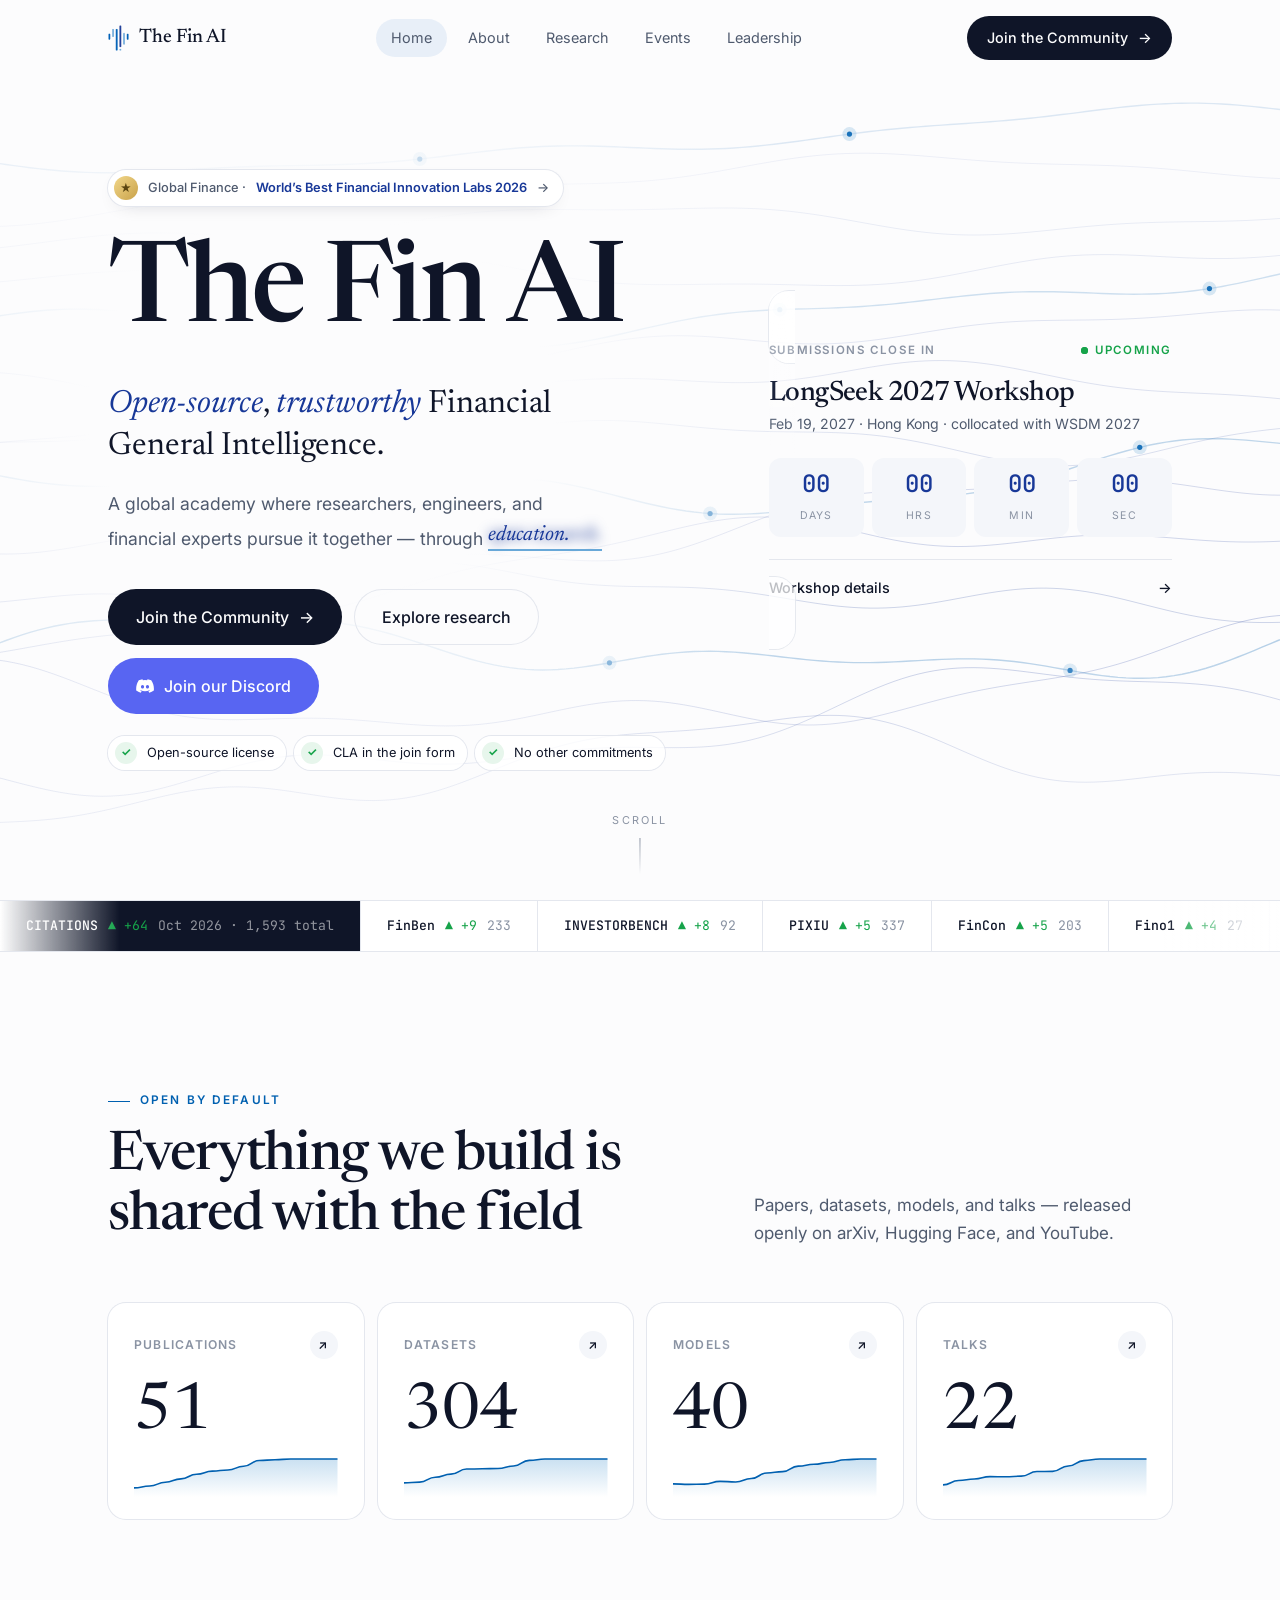
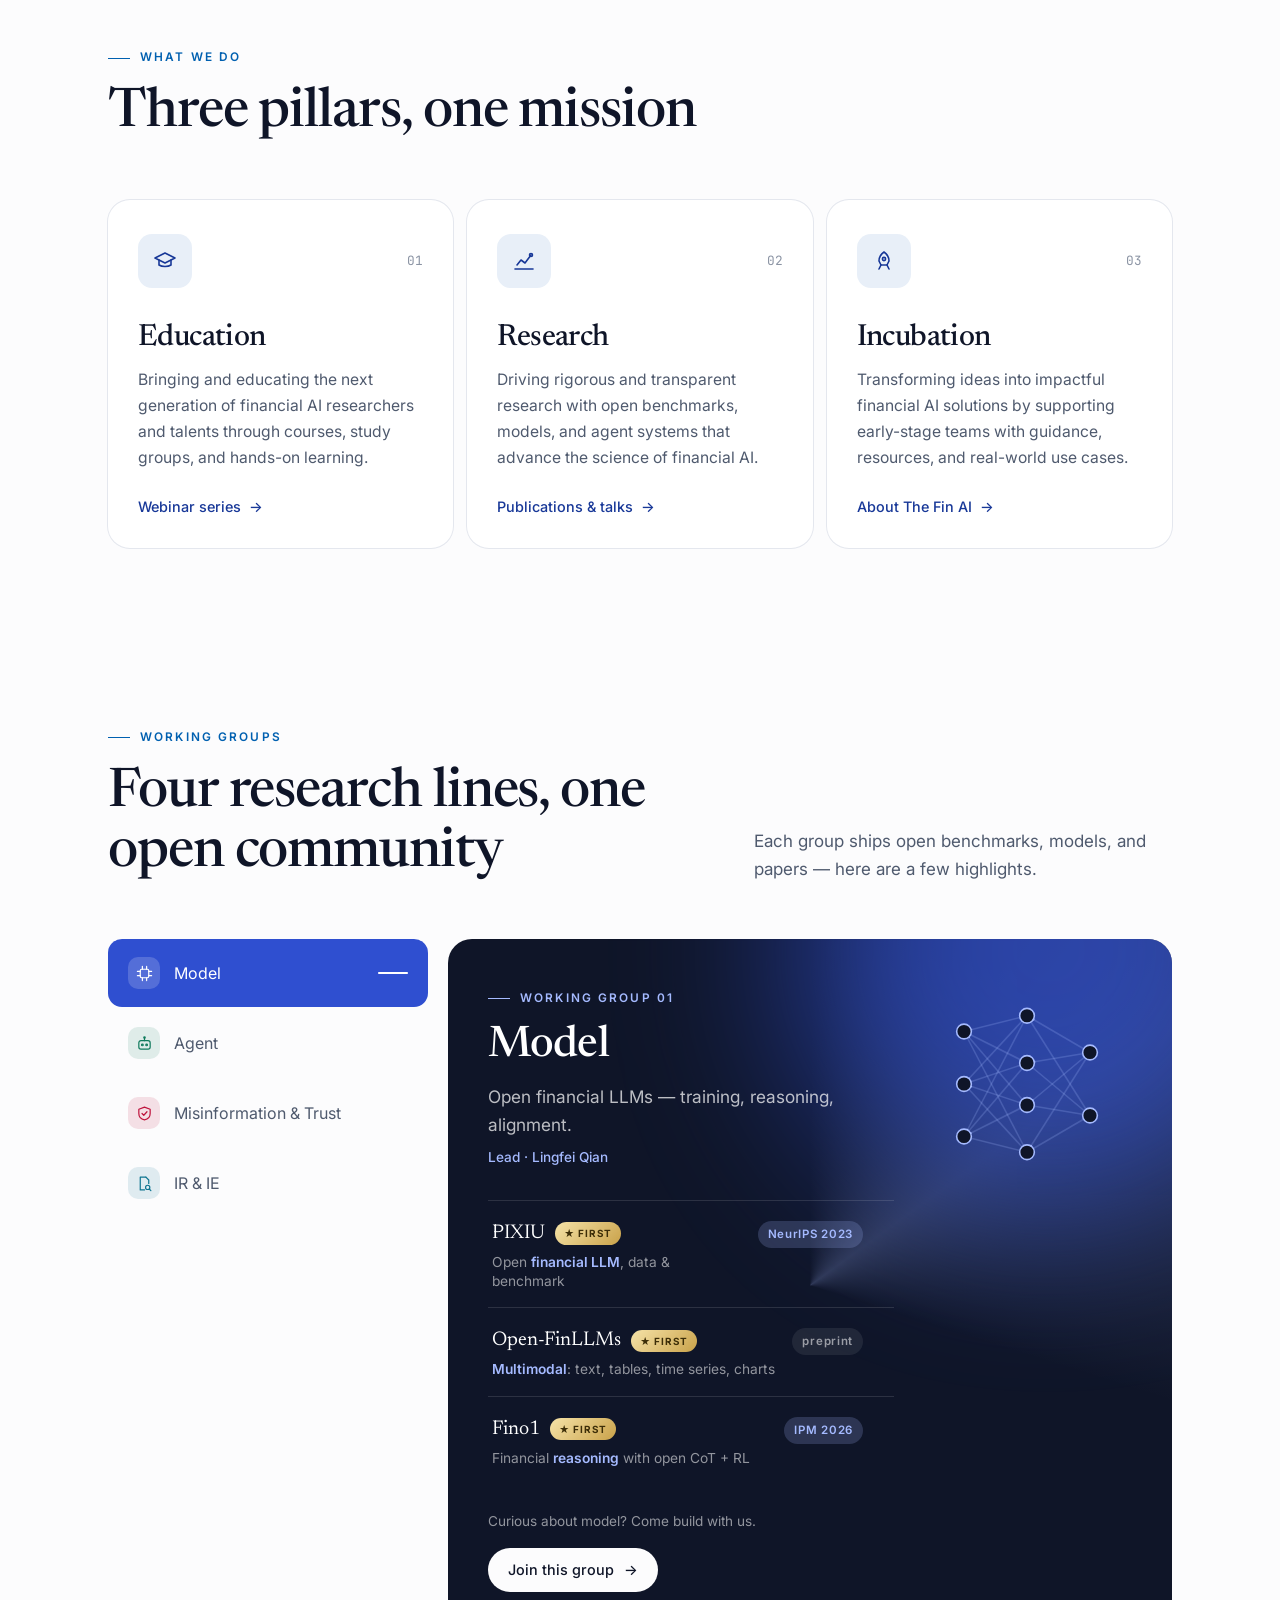
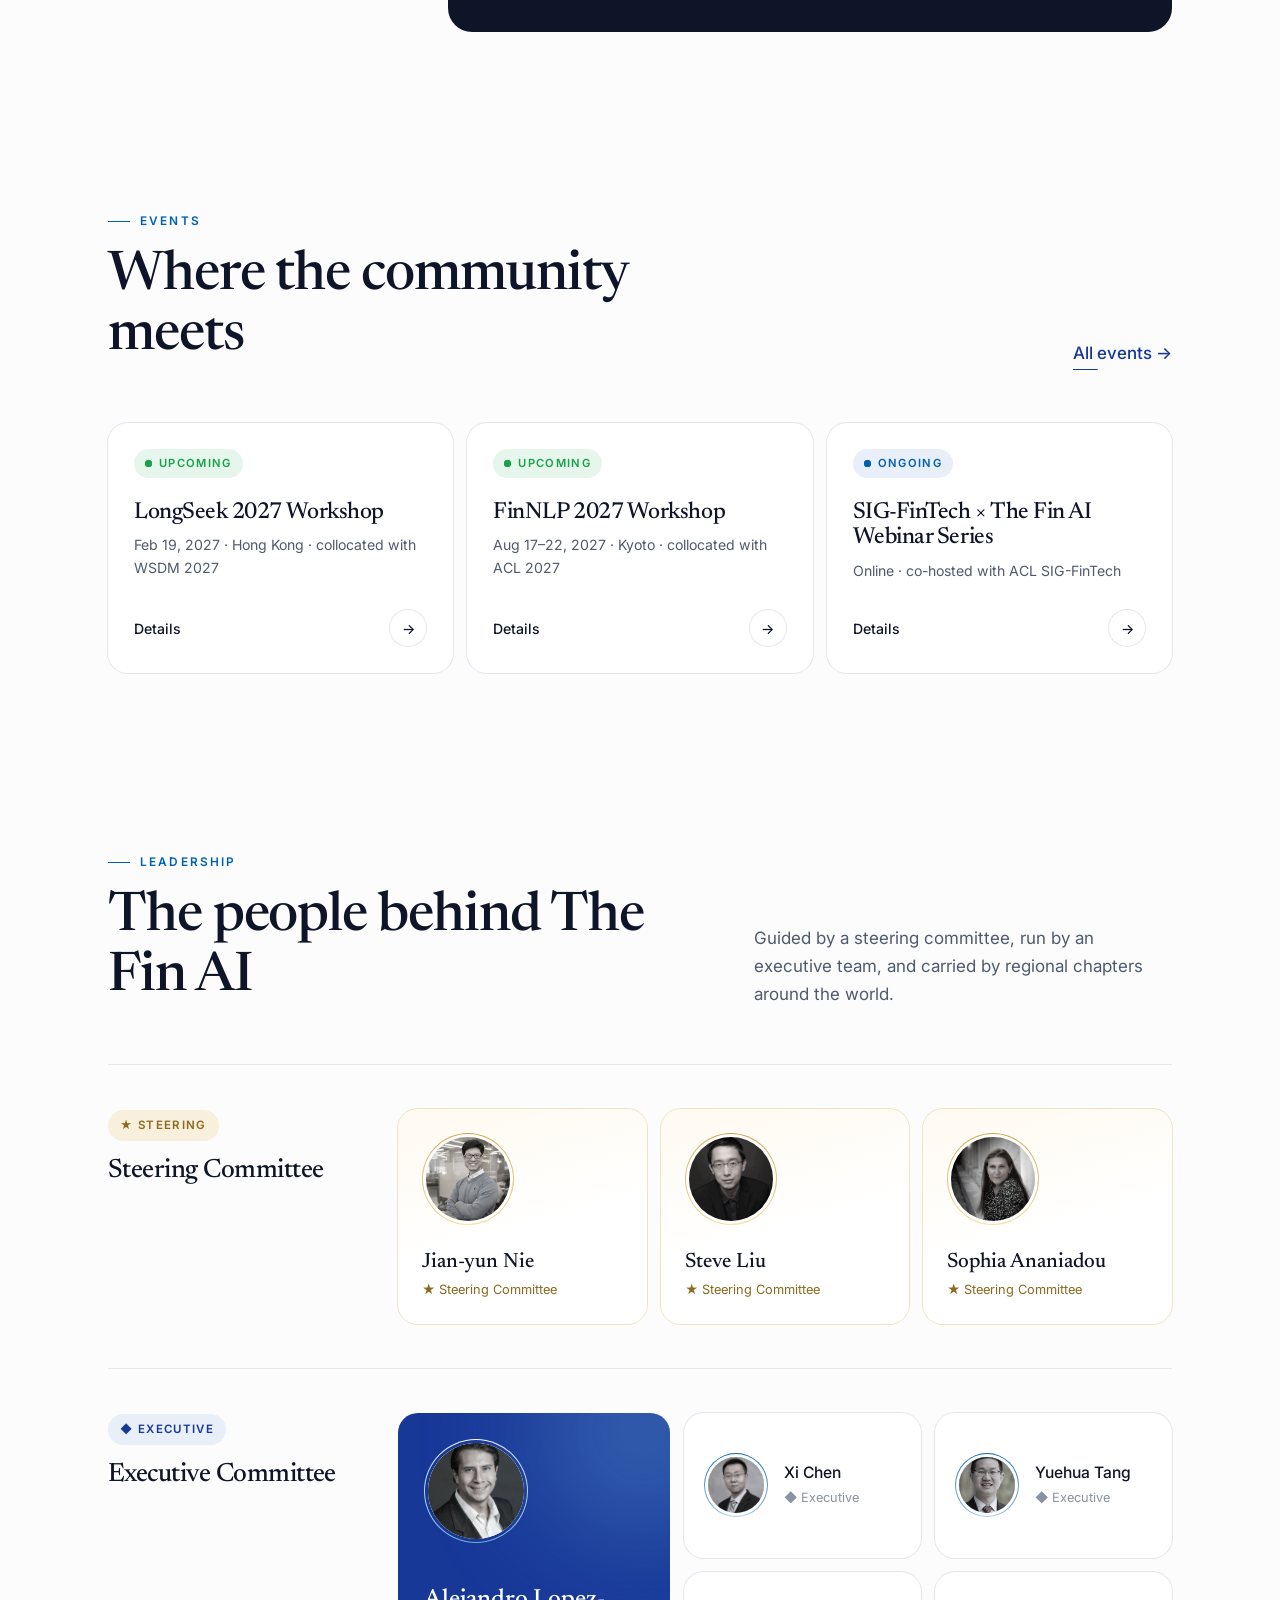
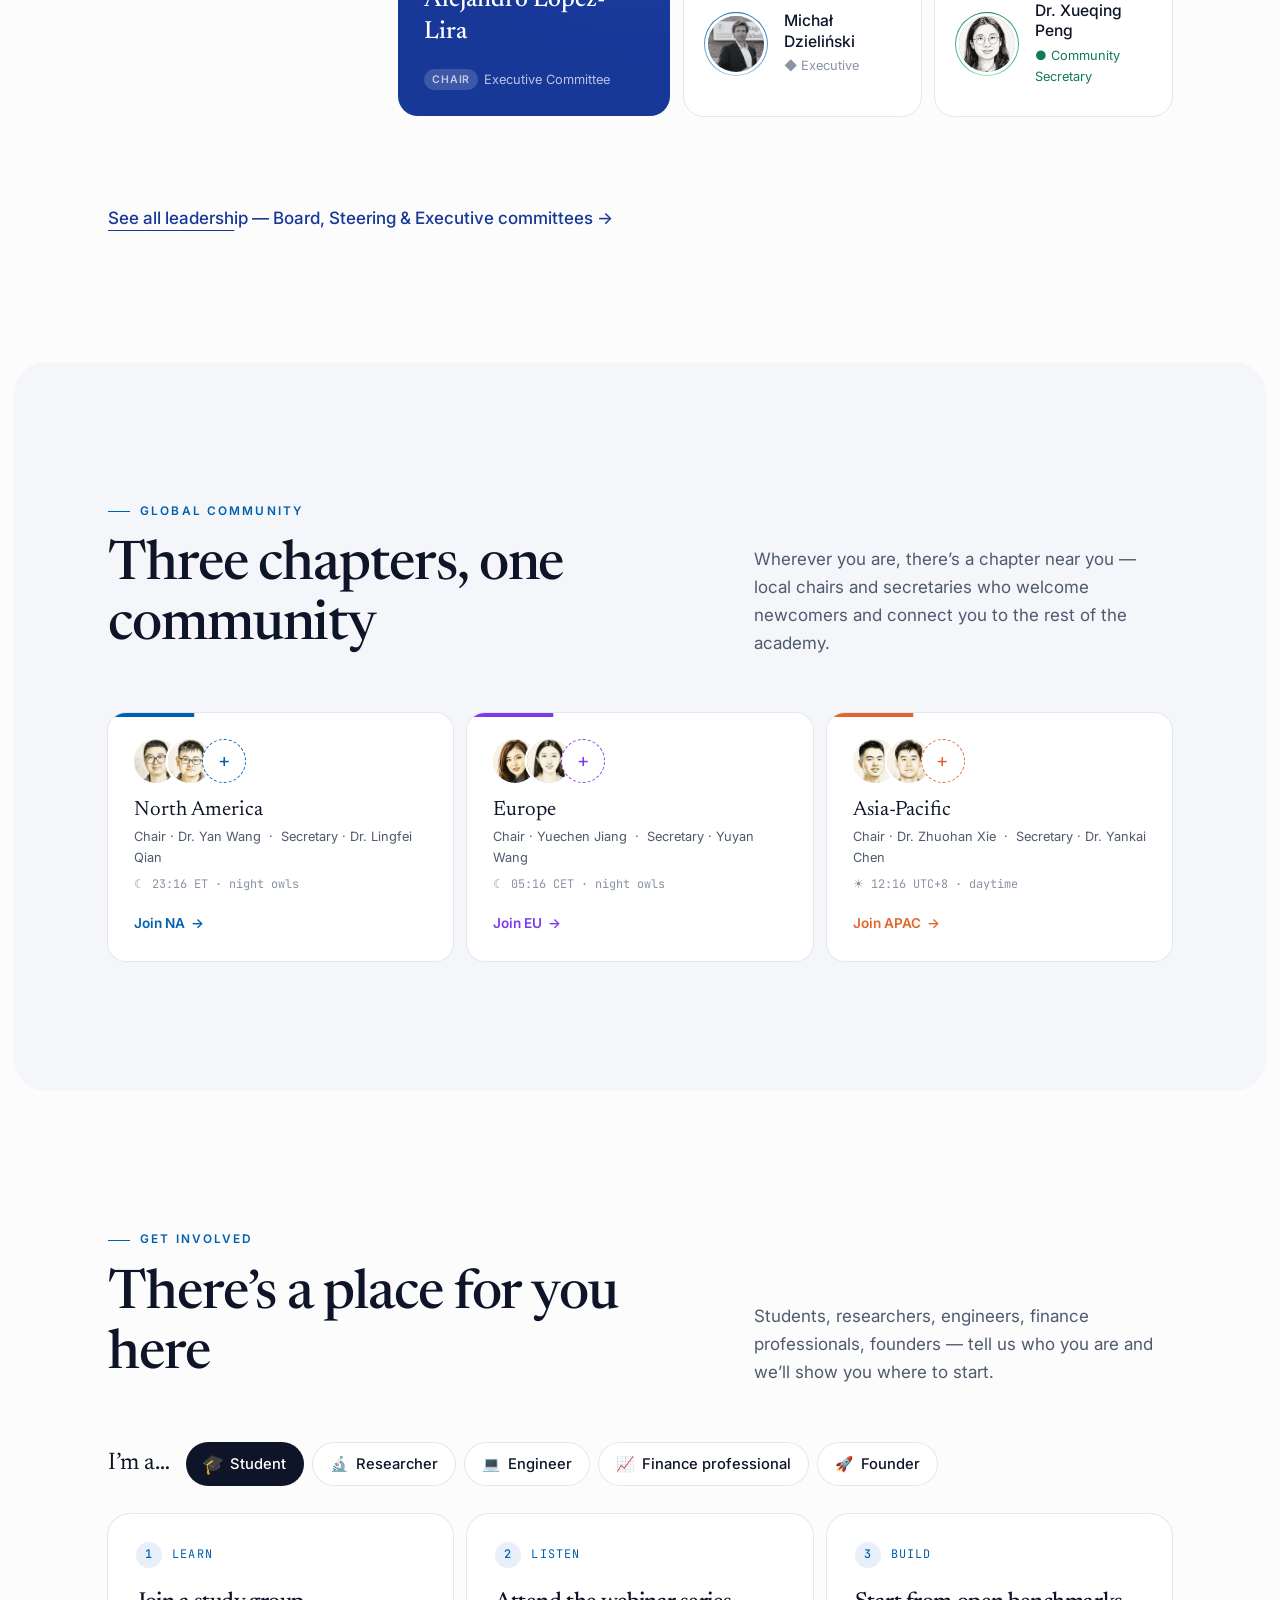
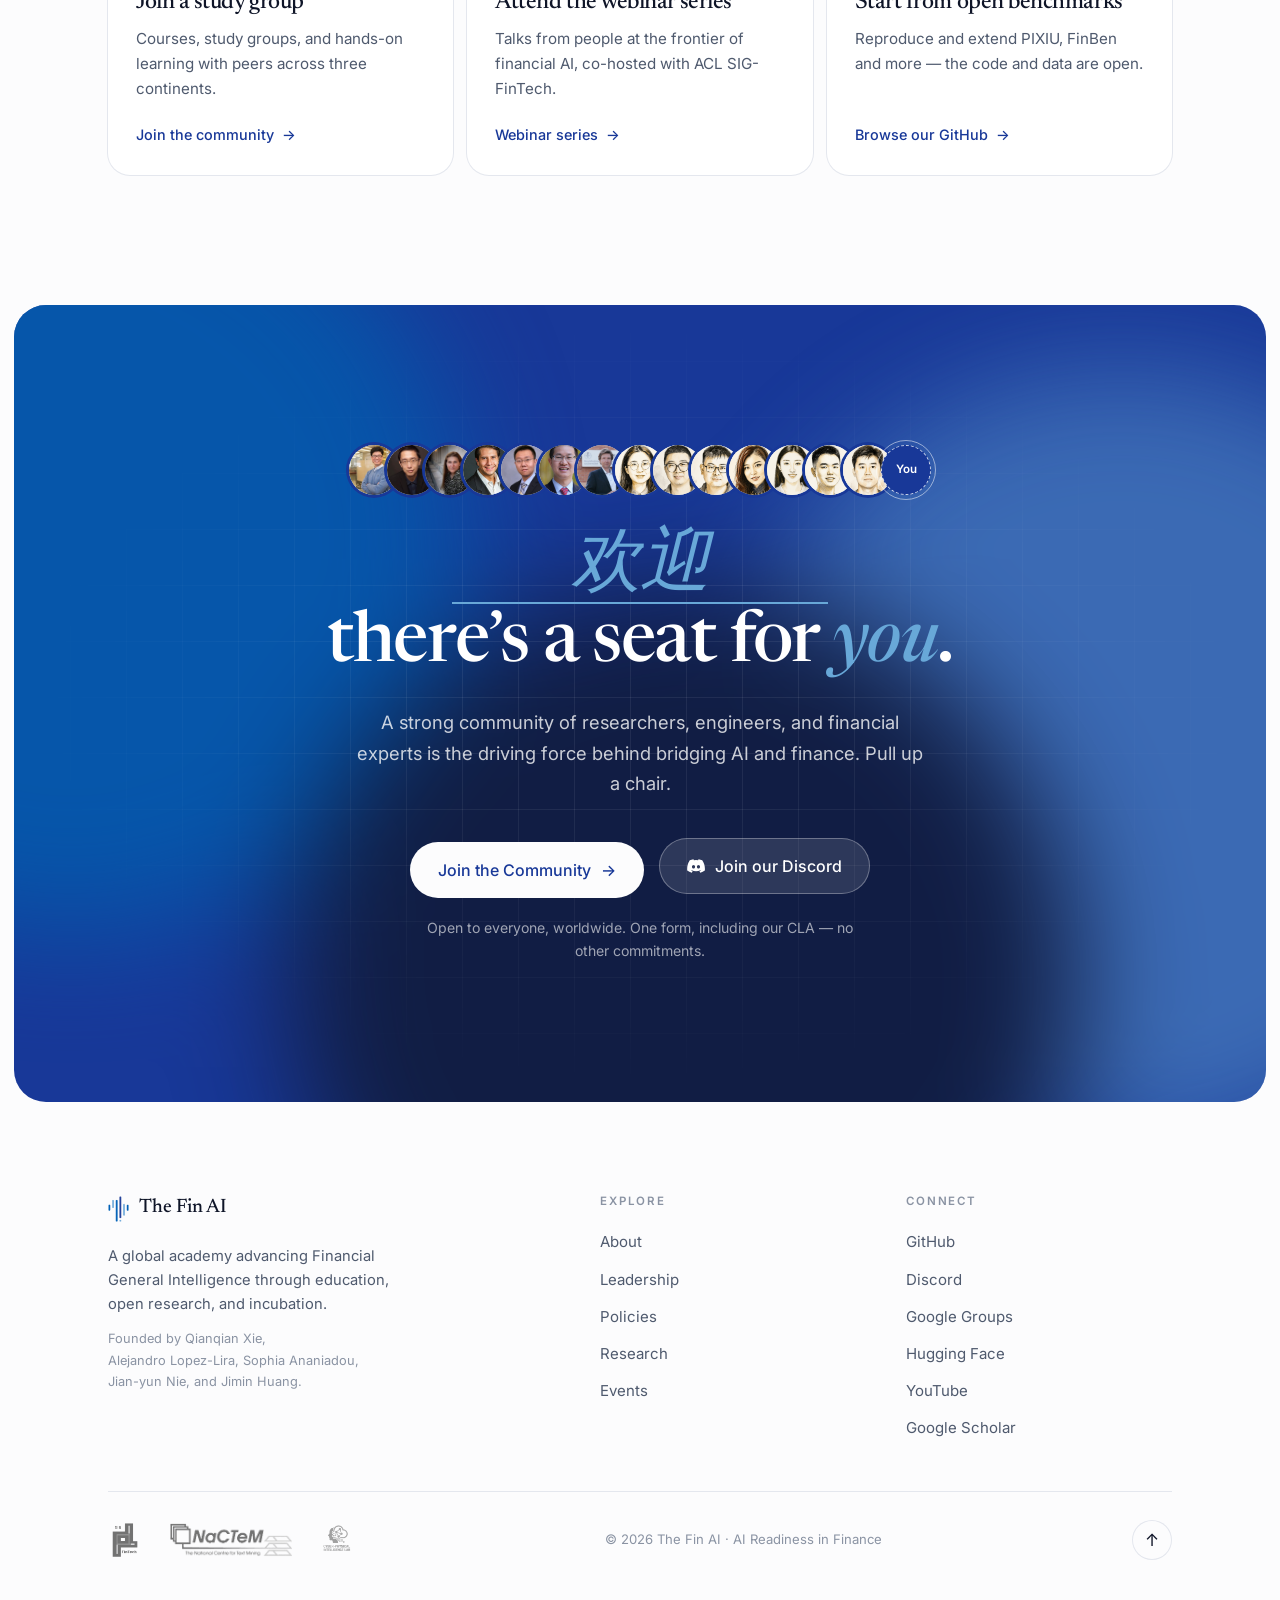
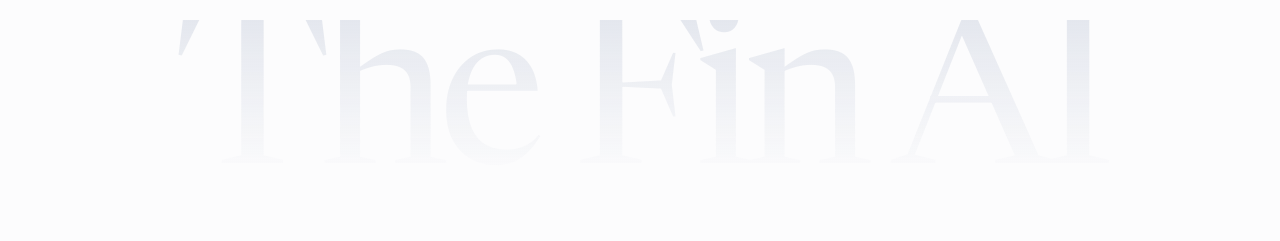
==== commit 8cd41a82: "Events: add LongSeek and FinNLP 2027; mark FinNLP 2026 as held Co-Authored-By: Claude Opus 5.5 <nore" ====
--- a/index.html
+++ b/index.html
@@ -50,12 +50,12 @@
       </div>
 
       <div class="reveal-up" style="transition-delay:1s">
-        <a class="event-card tilt" href="./finnlp-2026.html">
+        <a class="event-card tilt" href="https://longseek-workshop.github.io/wsdm2027/" target="_blank" rel="noreferrer">
           <span class="glare"></span>
-          <div class="ec-top"><span>Next up</span><span class="live"><span class="dot"></span>Upcoming</span></div>
-          <h3>FinNLP 2026 Workshop</h3>
-          <p class="meta">Oct 24–29, 2026 · Budapest · collocated with EMNLP 2026</p>
-          <div class="count" data-until="2026-10-24T09:00:00+02:00">
+          <div class="ec-top"><span>Submissions close in</span><span class="live"><span class="dot"></span>Upcoming</span></div>
+          <h3>LongSeek 2027 Workshop</h3>
+          <p class="meta">Feb 19, 2027 · Hong Kong · collocated with WSDM 2027</p>
+          <div class="count" data-until="2026-11-30T23:59:00-12:00">
             <div><b data-k="d">00</b><small>Days</small></div>
             <div><b data-k="h">00</b><small>Hrs</small></div>
             <div><b data-k="m">00</b><small>Min</small></div>
@@ -141,9 +141,9 @@
         <a class="link-u" href="./events.html">All events →</a>
       </div>
       <div class="events">
-        <a class="ev" data-reveal style="--i:0" href="./finnlp-2026.html"><span class="tag upcoming"><span class="dot"></span>Upcoming</span><h3>FinNLP 2026 Workshop</h3><p class="when">Oct 24–29, 2026 · Budapest · collocated with EMNLP 2026</p><span class="go">Details<span class="circle">→</span></span></a>
-        <a class="ev" data-reveal style="--i:1" href="./webinar-series.html"><span class="tag ongoing"><span class="dot"></span>Ongoing</span><h3>SIG-FinTech × The Fin AI Webinar Series</h3><p class="when">Online · co-hosted with ACL SIG-FinTech</p><span class="go">Details<span class="circle">→</span></span></a>
-        <a class="ev" data-reveal style="--i:2" href="./symposium-2026.html"><span class="tag held">Held</span><h3>The Fin AI Symposium 2026</h3><p class="when">July 3, 2026 · San Diego · collocated with ACL 2026</p><span class="go">Recap<span class="circle">→</span></span></a>
+        <a class="ev" data-reveal style="--i:0" href="https://longseek-workshop.github.io/wsdm2027/" target="_blank" rel="noreferrer"><span class="tag upcoming"><span class="dot"></span>Upcoming</span><h3>LongSeek 2027 Workshop</h3><p class="when">Feb 19, 2027 · Hong Kong · collocated with WSDM 2027</p><span class="go">Details<span class="circle">→</span></span></a>
+        <a class="ev" data-reveal style="--i:1" href="https://sigfintech.github.io/finnlp2027/" target="_blank" rel="noreferrer"><span class="tag upcoming"><span class="dot"></span>Upcoming</span><h3>FinNLP 2027 Workshop</h3><p class="when">Aug 17–22, 2027 · Kyoto · collocated with ACL 2027</p><span class="go">Details<span class="circle">→</span></span></a>
+        <a class="ev" data-reveal style="--i:2" href="./webinar-series.html"><span class="tag ongoing"><span class="dot"></span>Ongoing</span><h3>SIG-FinTech × The Fin AI Webinar Series</h3><p class="when">Online · co-hosted with ACL SIG-FinTech</p><span class="go">Details<span class="circle">→</span></span></a>
       </div>
     </div>
   </section>
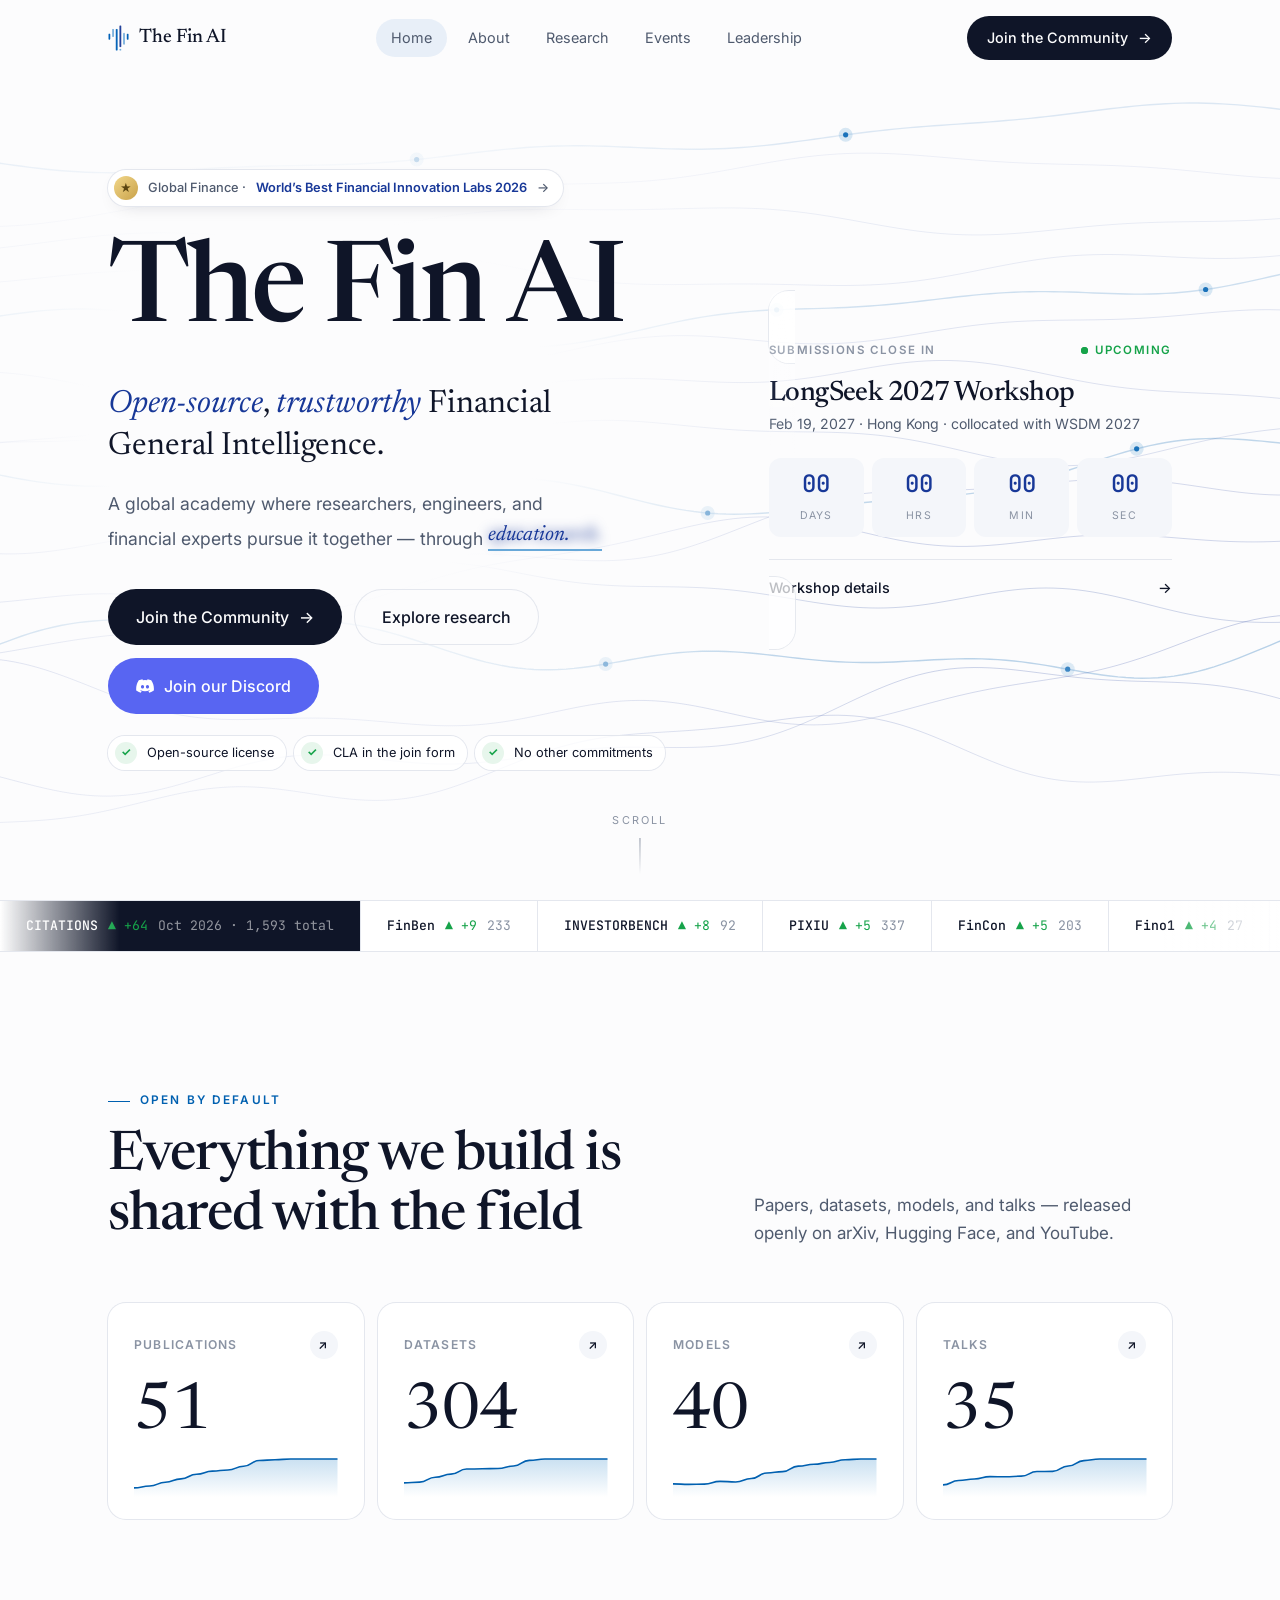
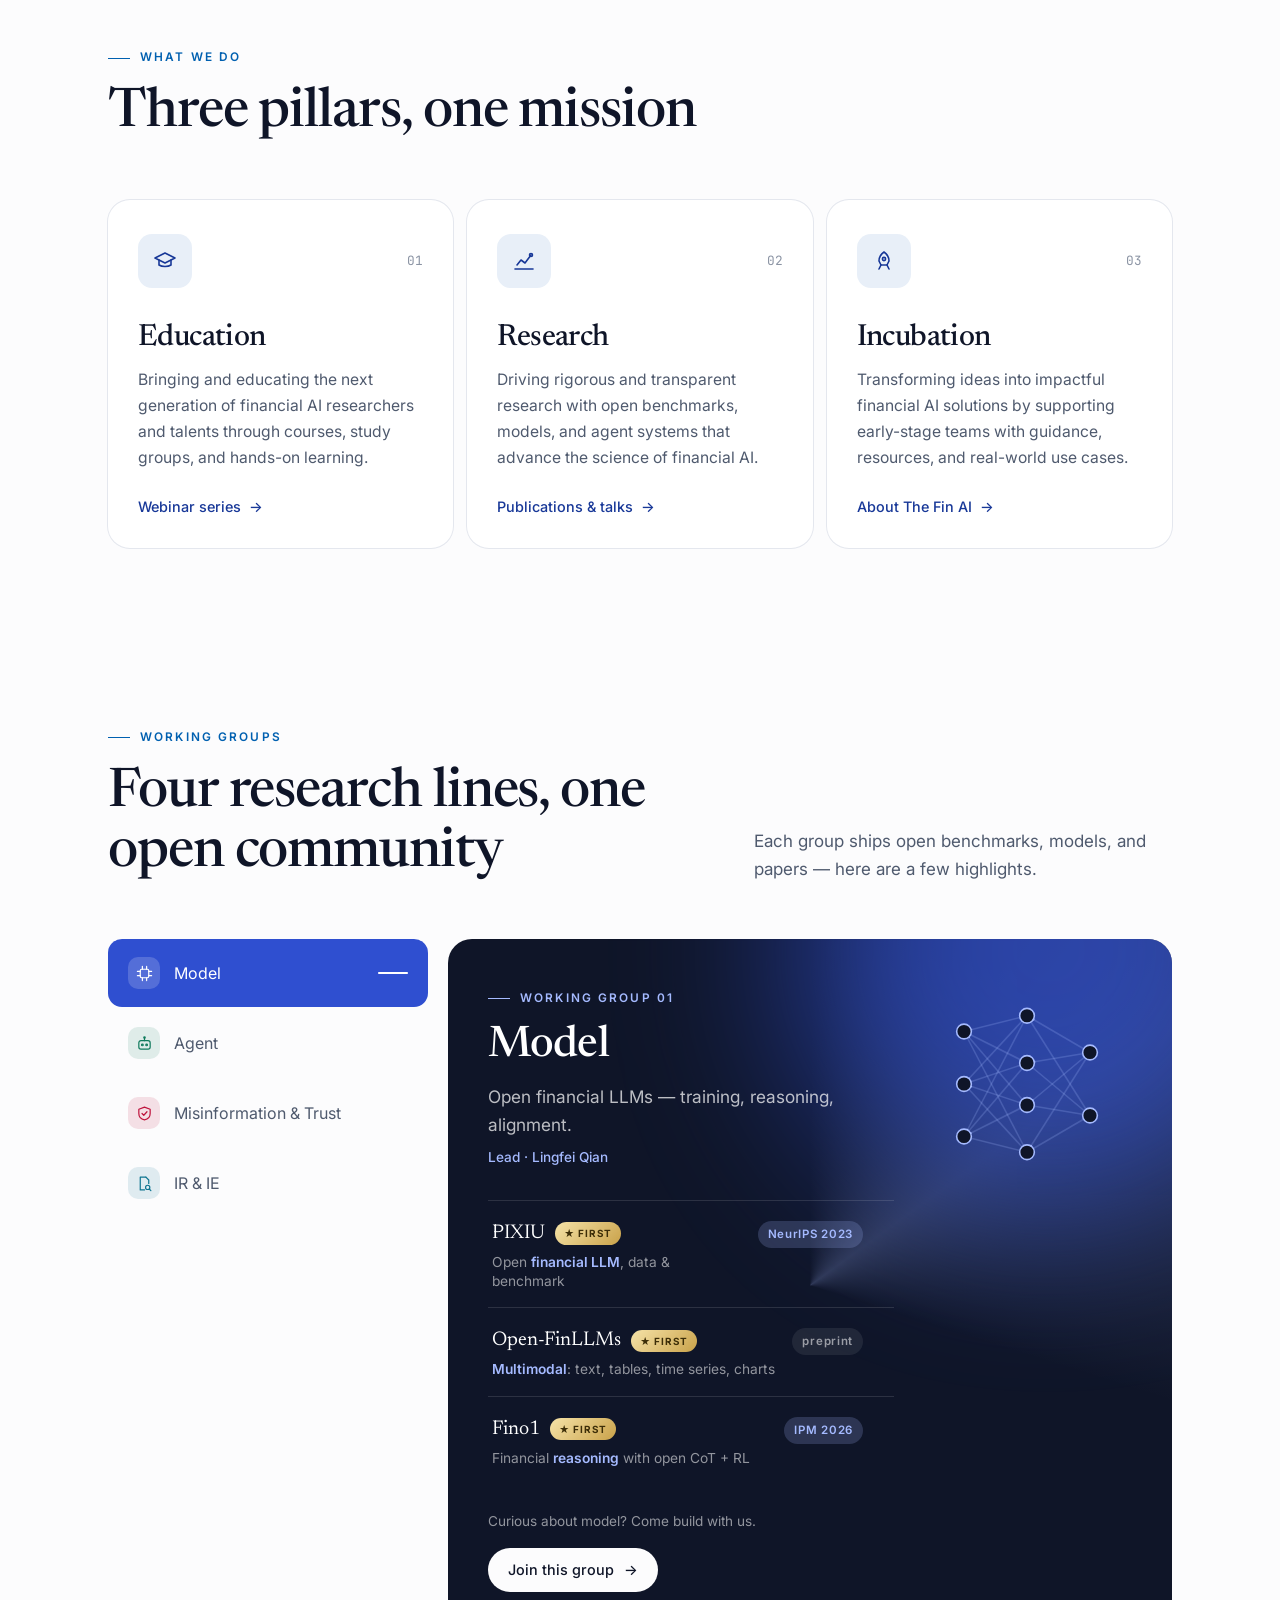
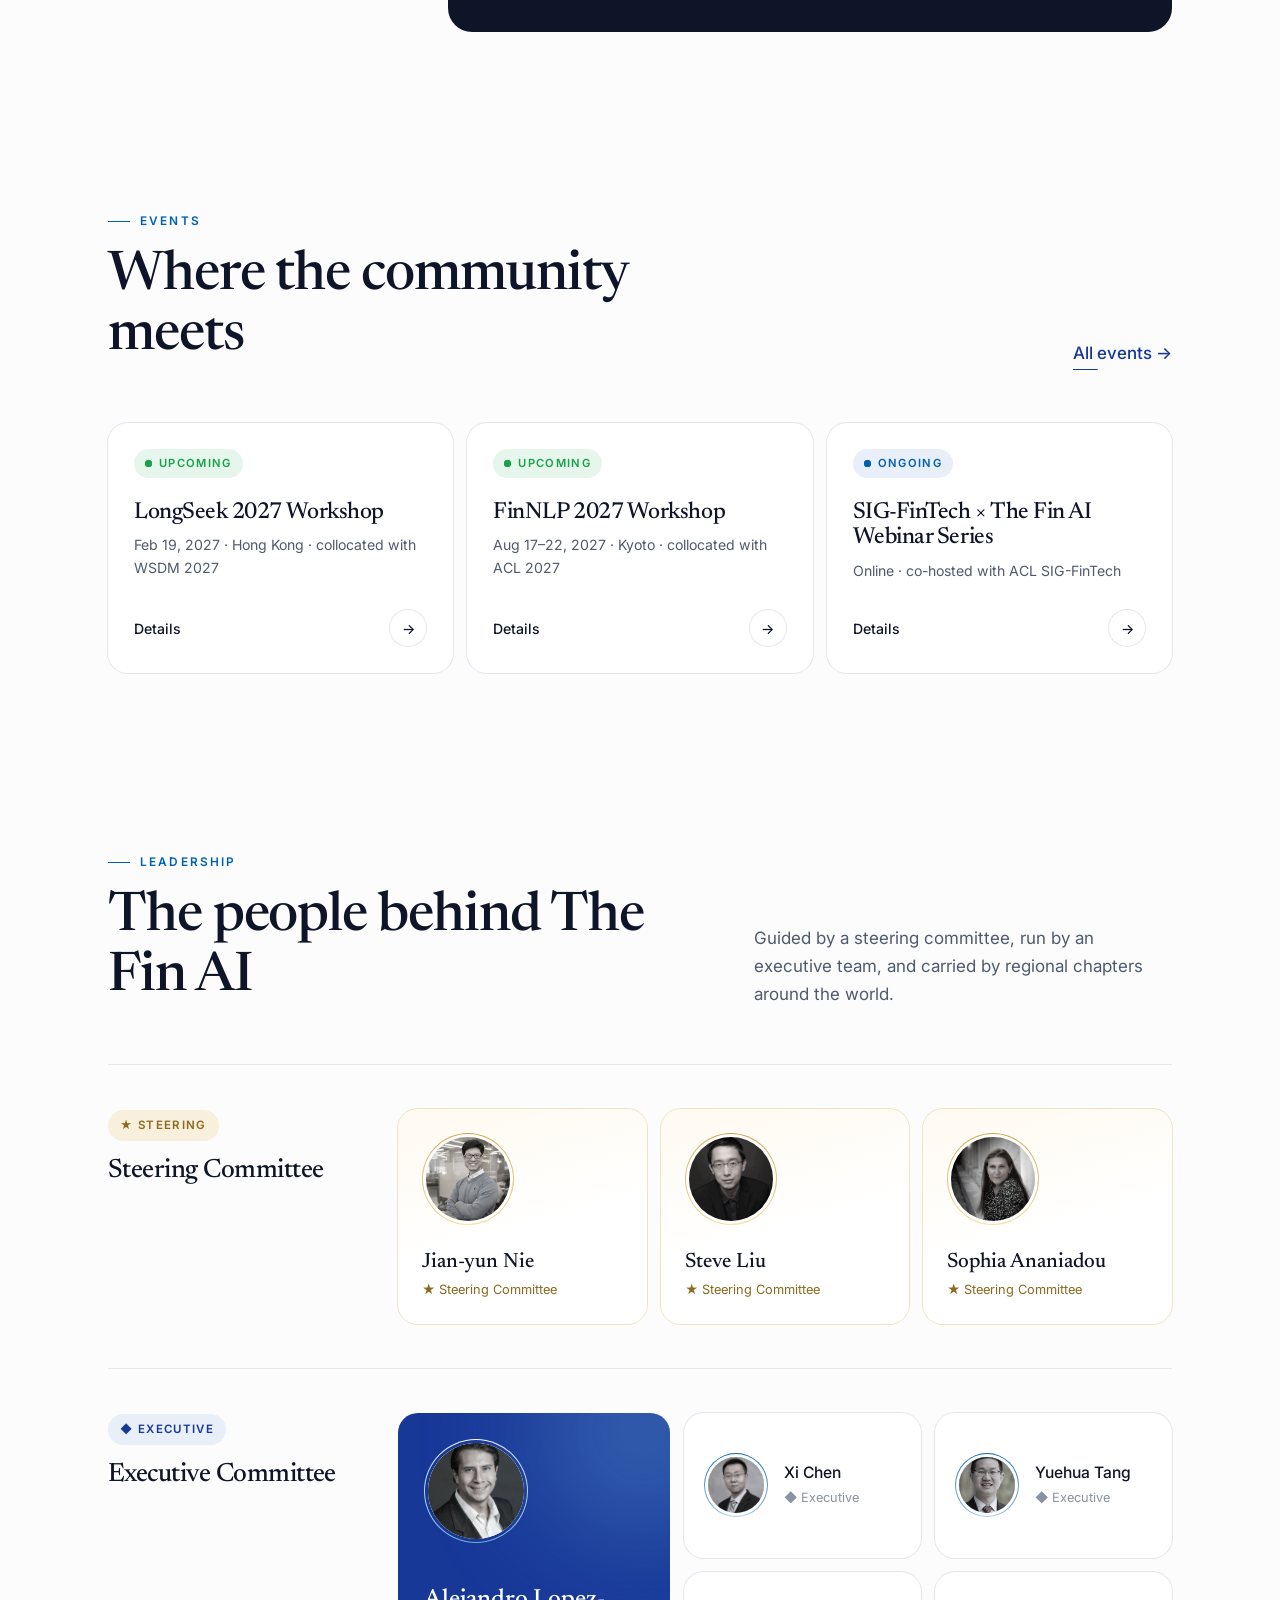
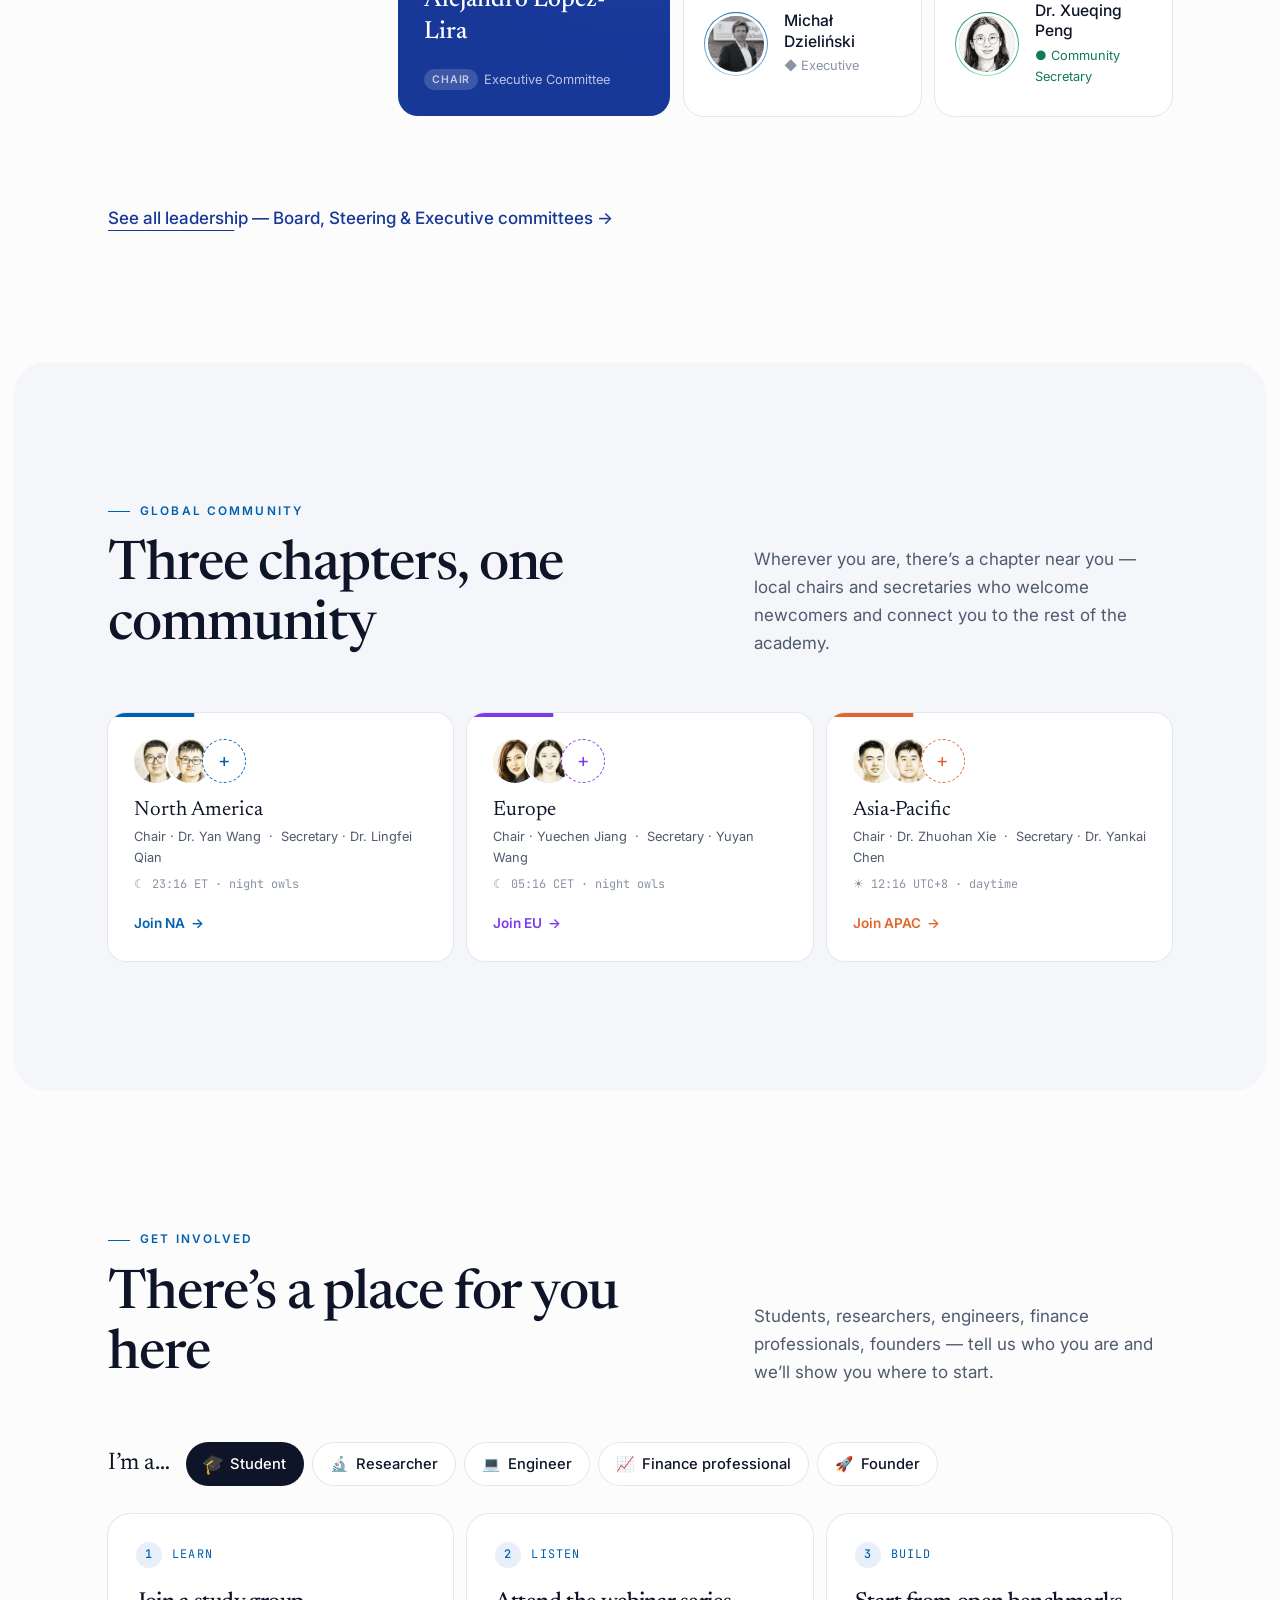
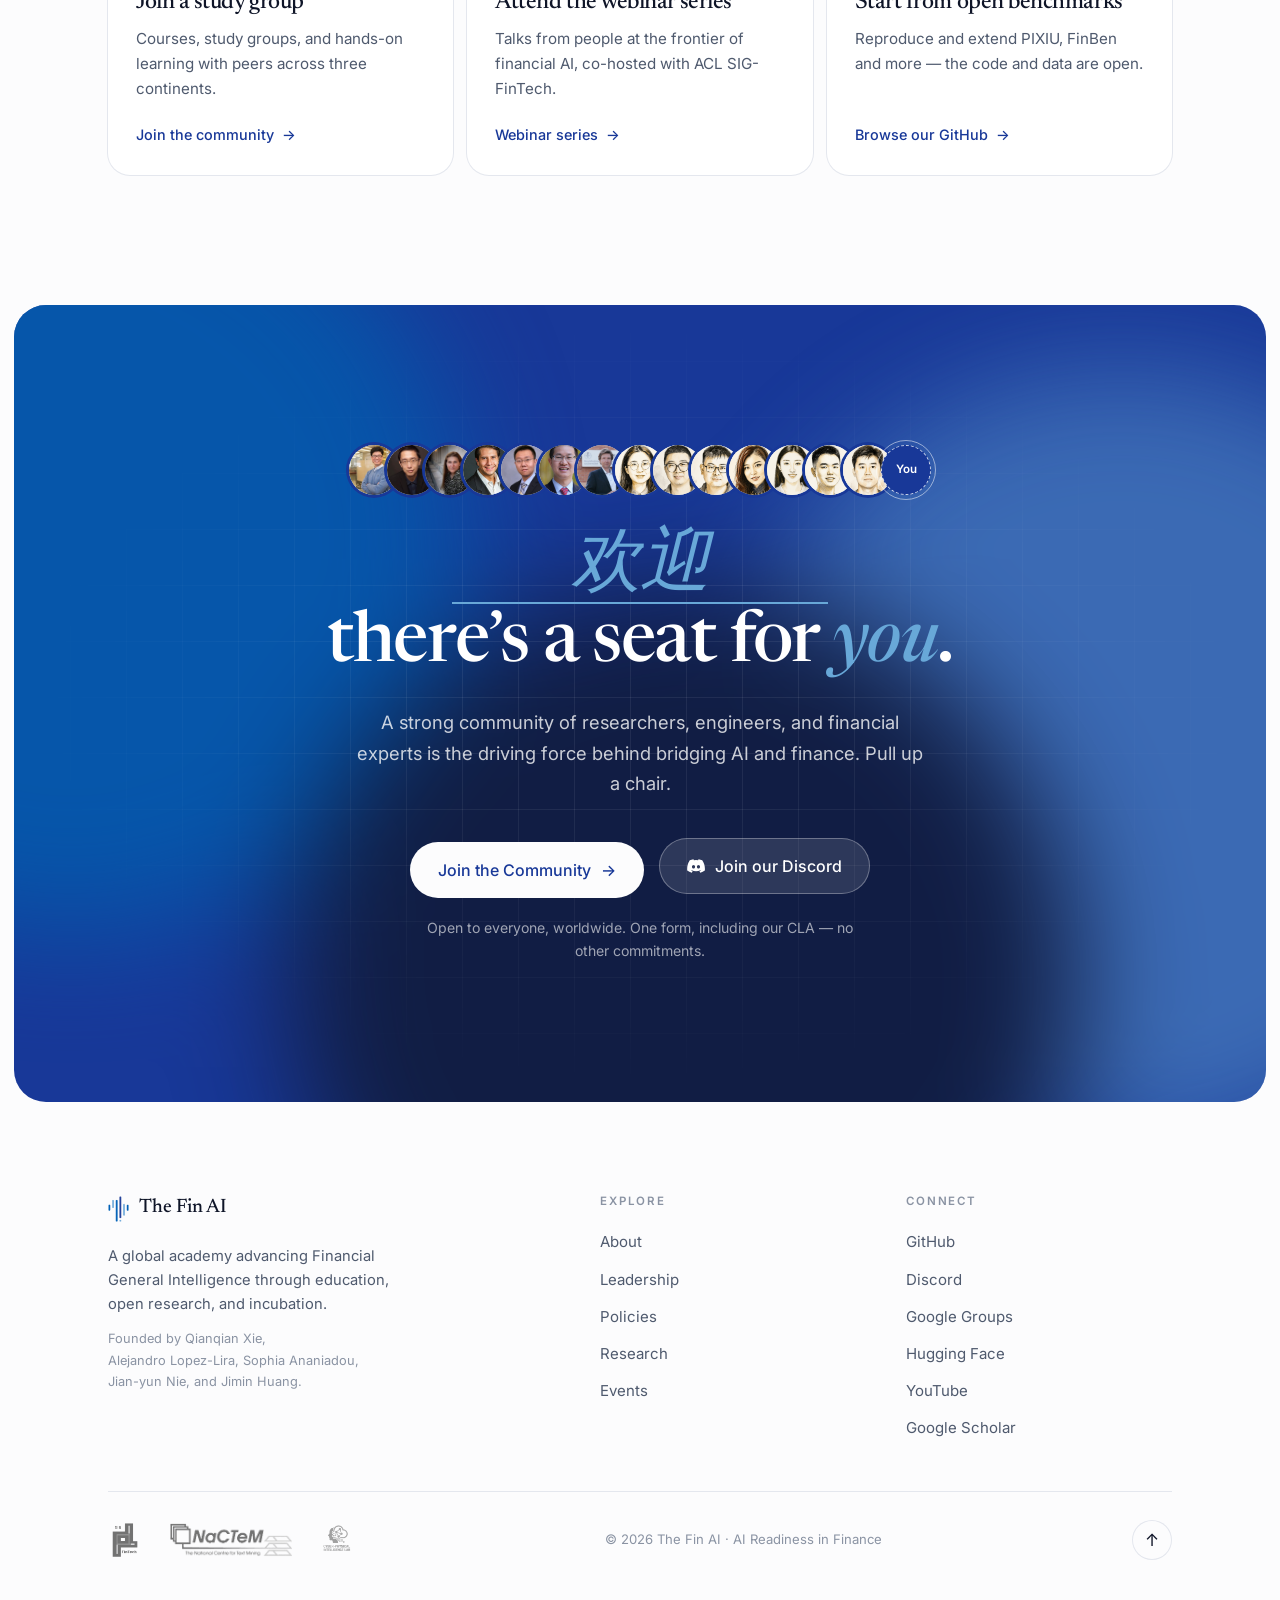
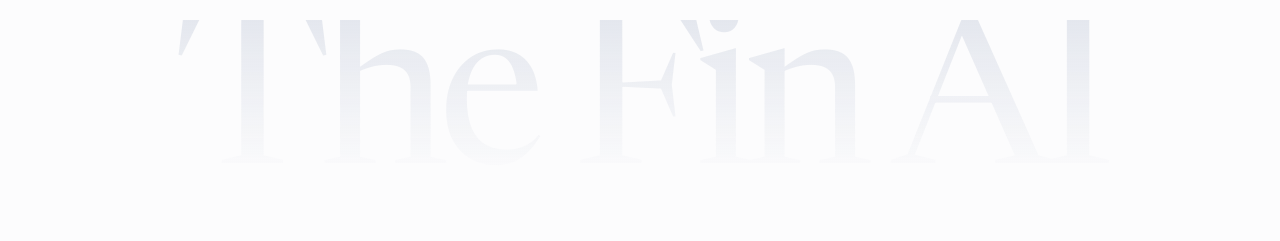
==== commit 859962b3: "Talks: add 13 YouTube videos, including the Jun–Oct 2026 webinars Co-Authored-By: Claude Opus 5.5 <n" ====
--- a/index.html
+++ b/index.html
@@ -84,7 +84,7 @@
         <a class="stat" data-reveal style="--i:0" href="./research.html"><div class="stat-top">Publications<span class="go">↗</span></div><span class="stat-num" data-count="51">0</span><svg class="spark" viewBox="0 0 200 42" preserveAspectRatio="none" data-seed="1"></svg></a>
         <a class="stat" data-reveal style="--i:1" href="https://huggingface.co/TheFinAI" target="_blank" rel="noreferrer"><div class="stat-top">Datasets<span class="go">↗</span></div><span class="stat-num" data-count="304">0</span><svg class="spark" viewBox="0 0 200 42" preserveAspectRatio="none" data-seed="2"></svg></a>
         <a class="stat" data-reveal style="--i:2" href="https://huggingface.co/TheFinAI" target="_blank" rel="noreferrer"><div class="stat-top">Models<span class="go">↗</span></div><span class="stat-num" data-count="40">0</span><svg class="spark" viewBox="0 0 200 42" preserveAspectRatio="none" data-seed="3"></svg></a>
-        <a class="stat" data-reveal style="--i:3" href="./research.html"><div class="stat-top">Talks<span class="go">↗</span></div><span class="stat-num" data-count="22">0</span><svg class="spark" viewBox="0 0 200 42" preserveAspectRatio="none" data-seed="4"></svg></a>
+        <a class="stat" data-reveal style="--i:3" href="./research.html"><div class="stat-top">Talks<span class="go">↗</span></div><span class="stat-num" data-count="35">0</span><svg class="spark" viewBox="0 0 200 42" preserveAspectRatio="none" data-seed="4"></svg></a>
       </div>
       <svg width="0" height="0" style="position:absolute"><defs><linearGradient id="sg" x1="0" x2="0" y1="0" y2="1"><stop offset="0" stop-color="#68a8d8" stop-opacity=".35"/><stop offset="1" stop-color="#68a8d8" stop-opacity="0"/></linearGradient></defs></svg>
     </div>
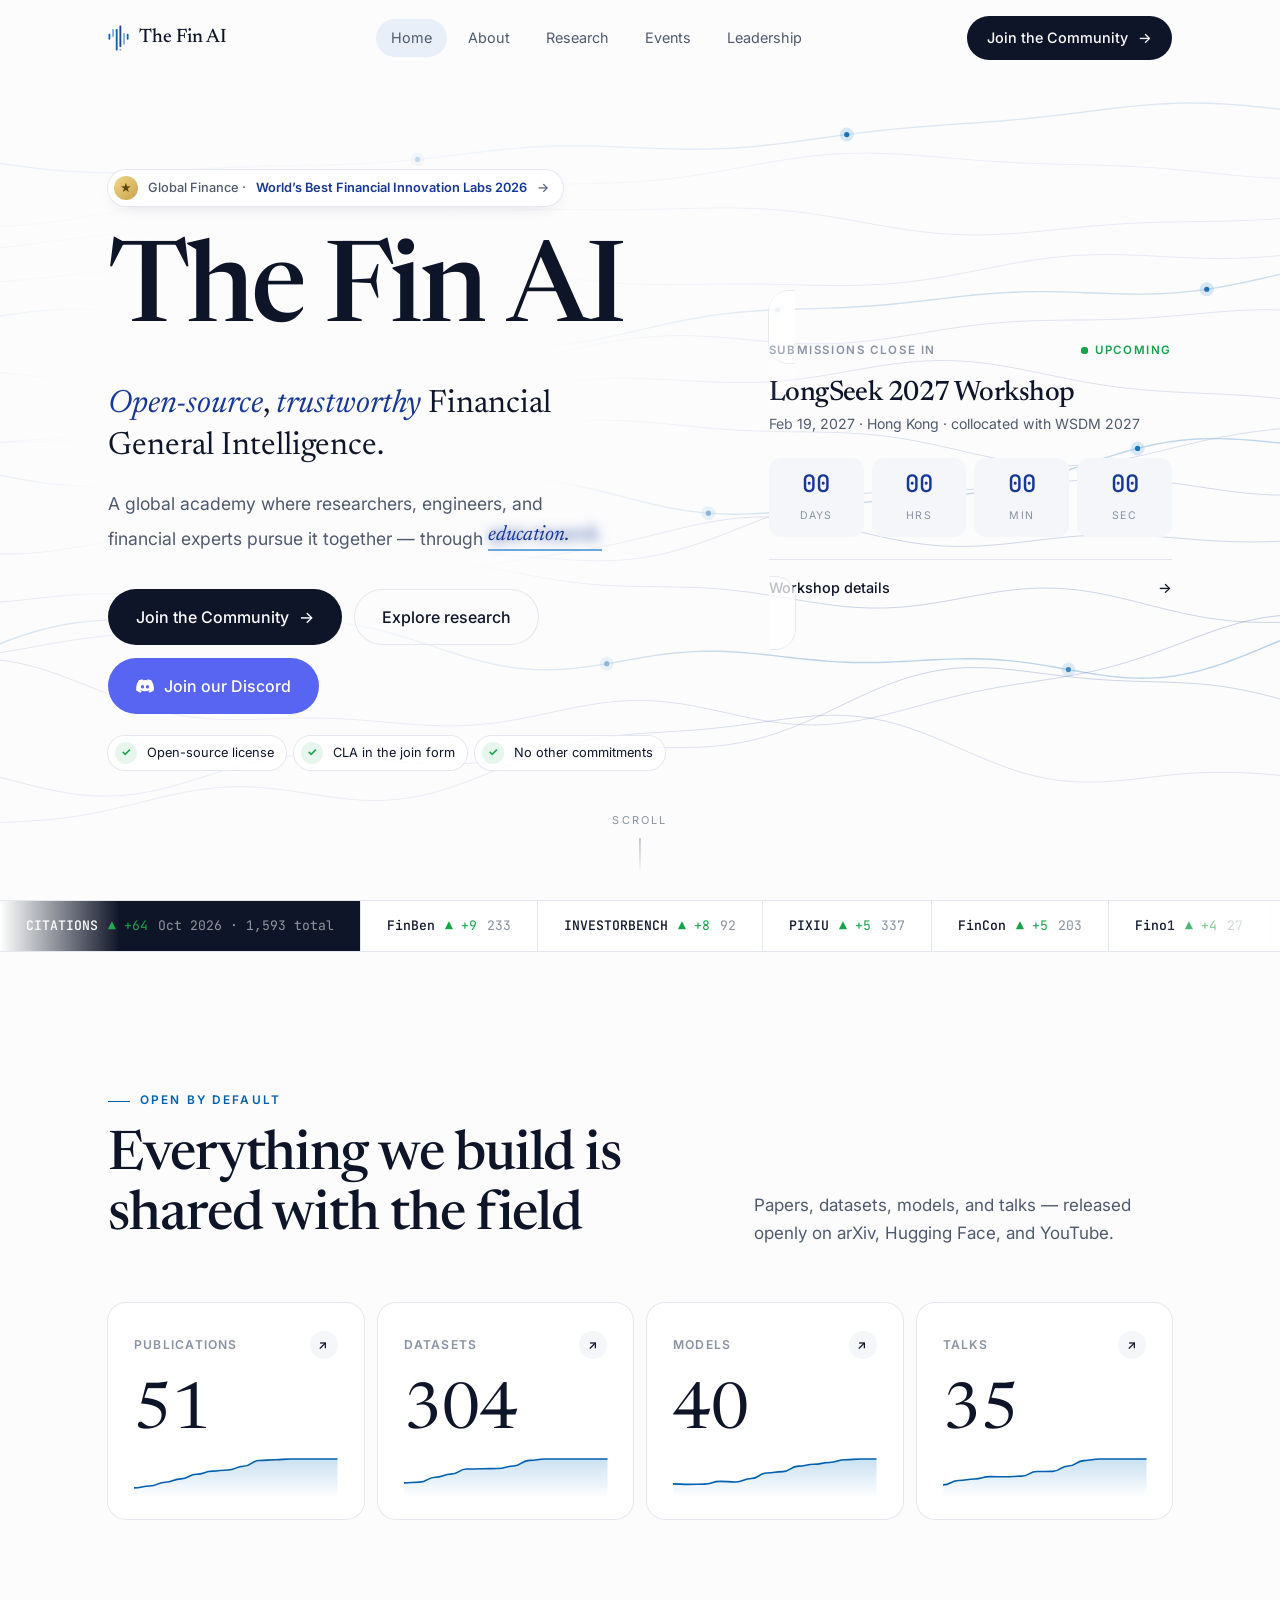
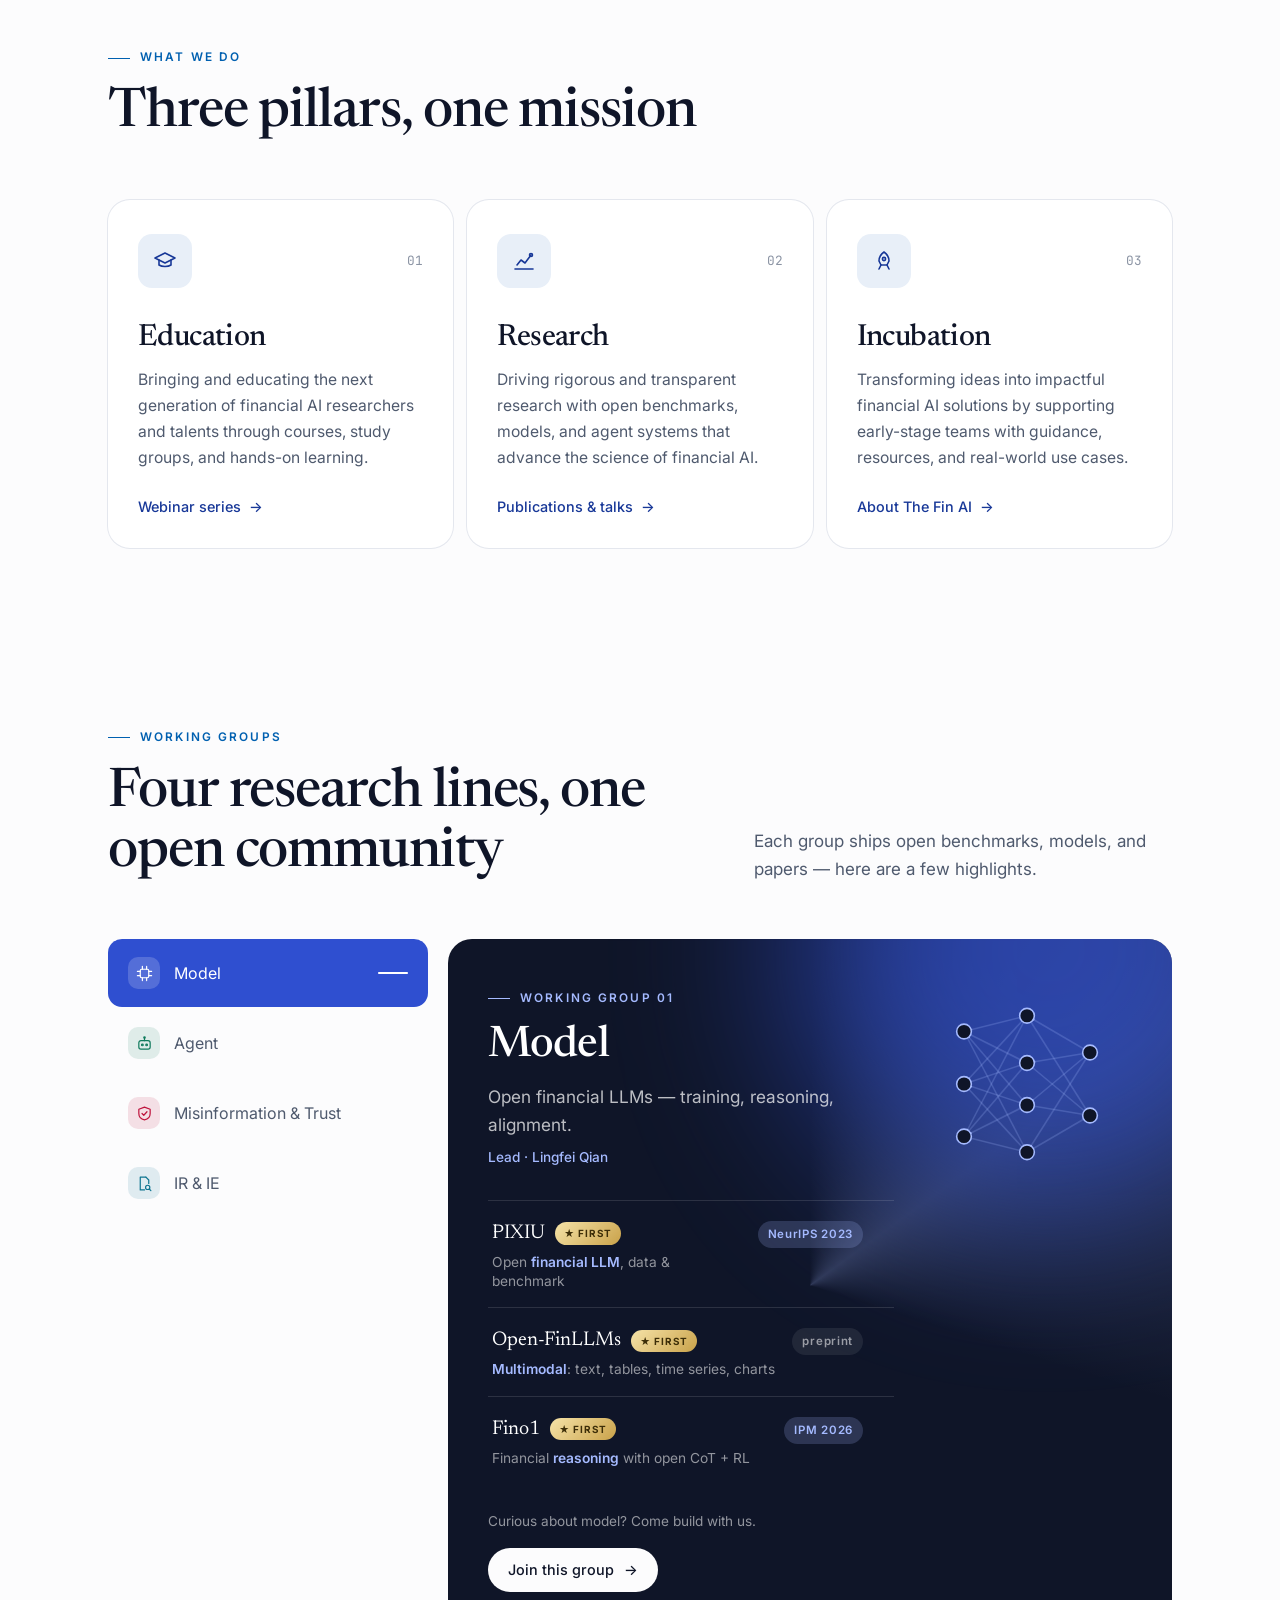
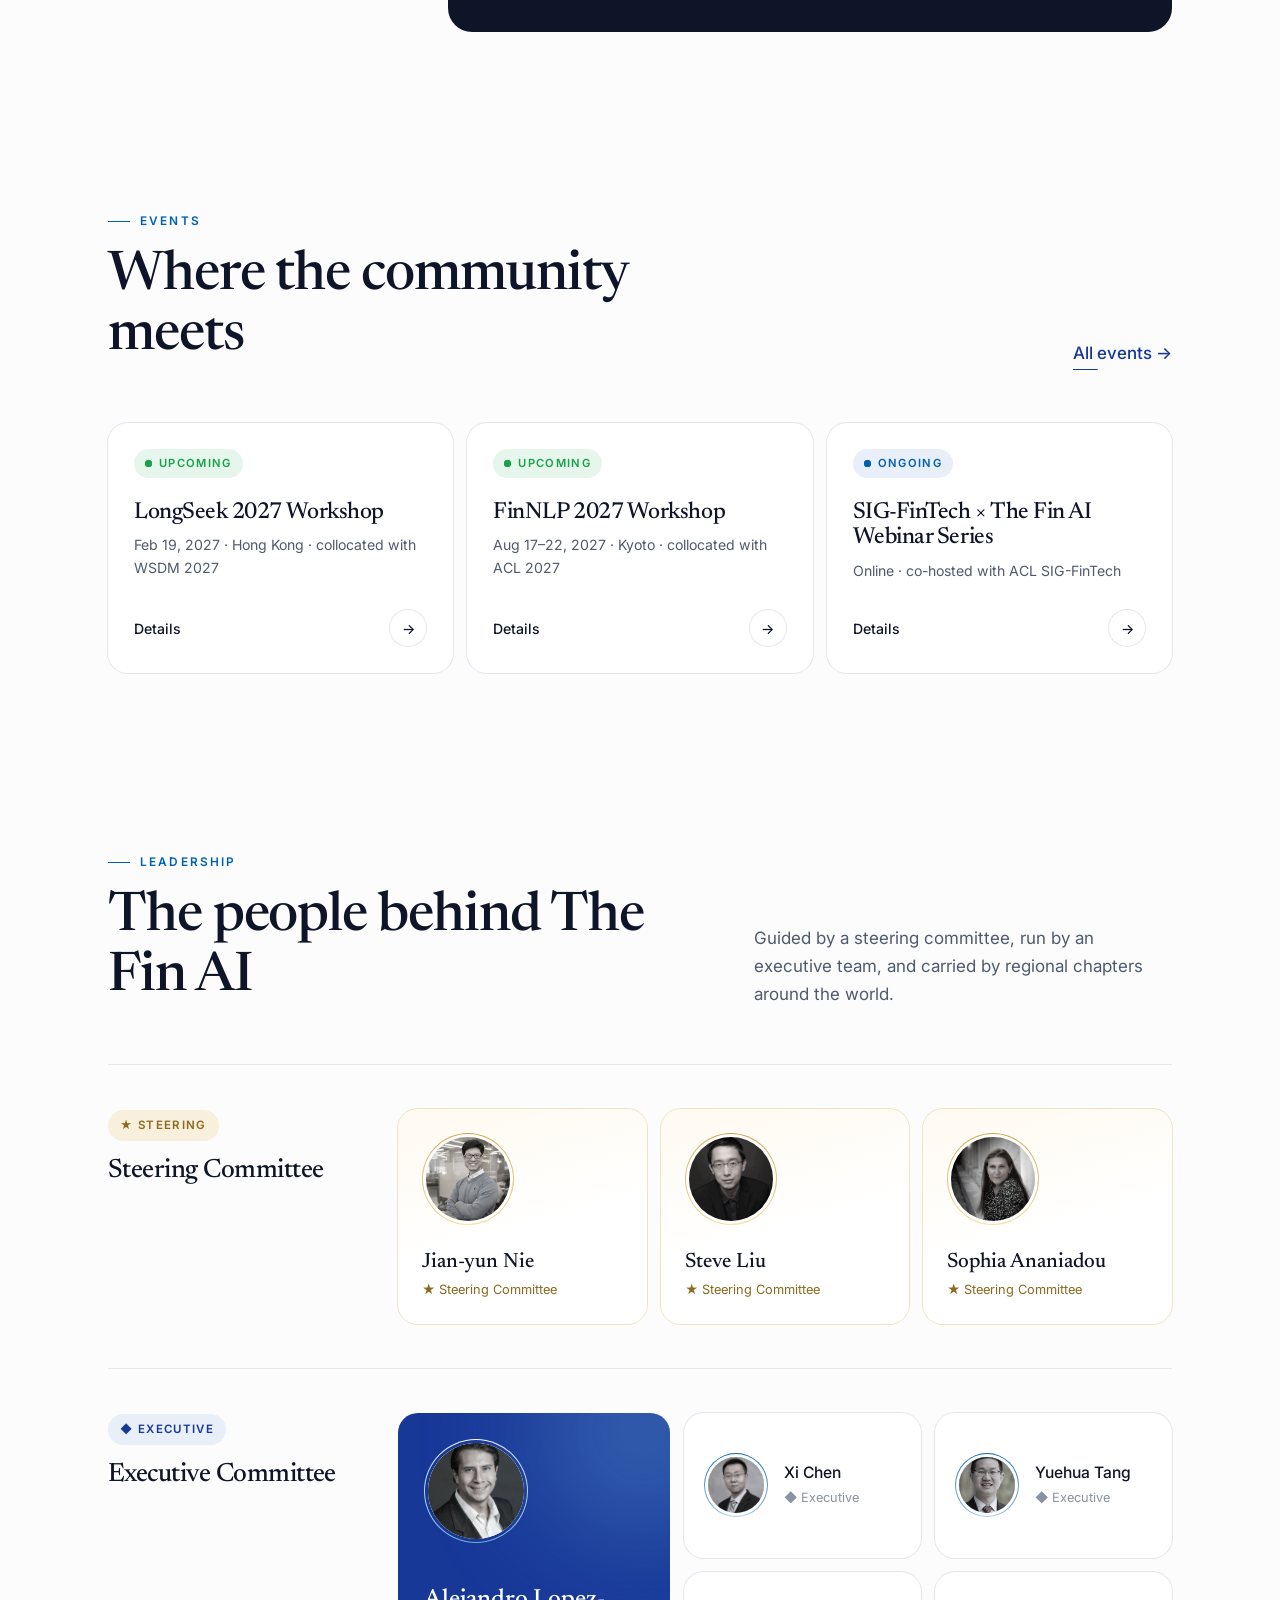
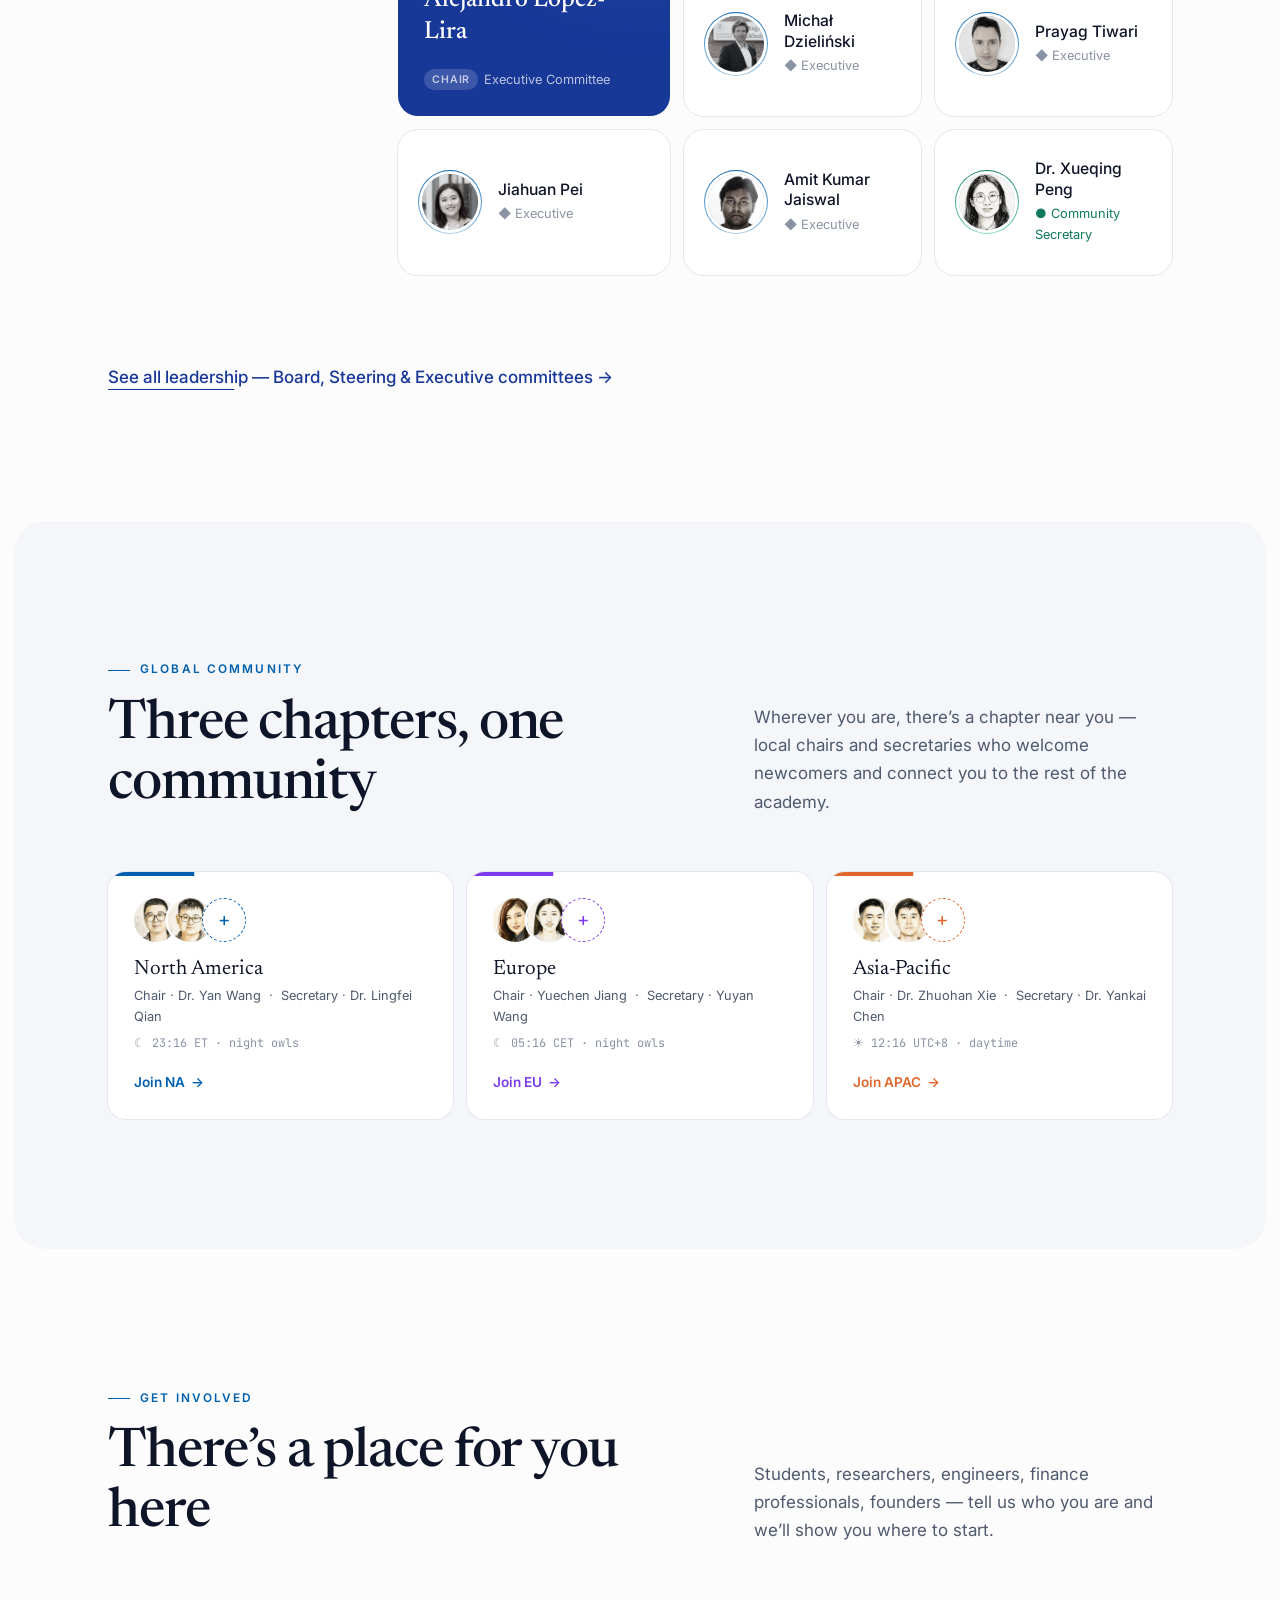
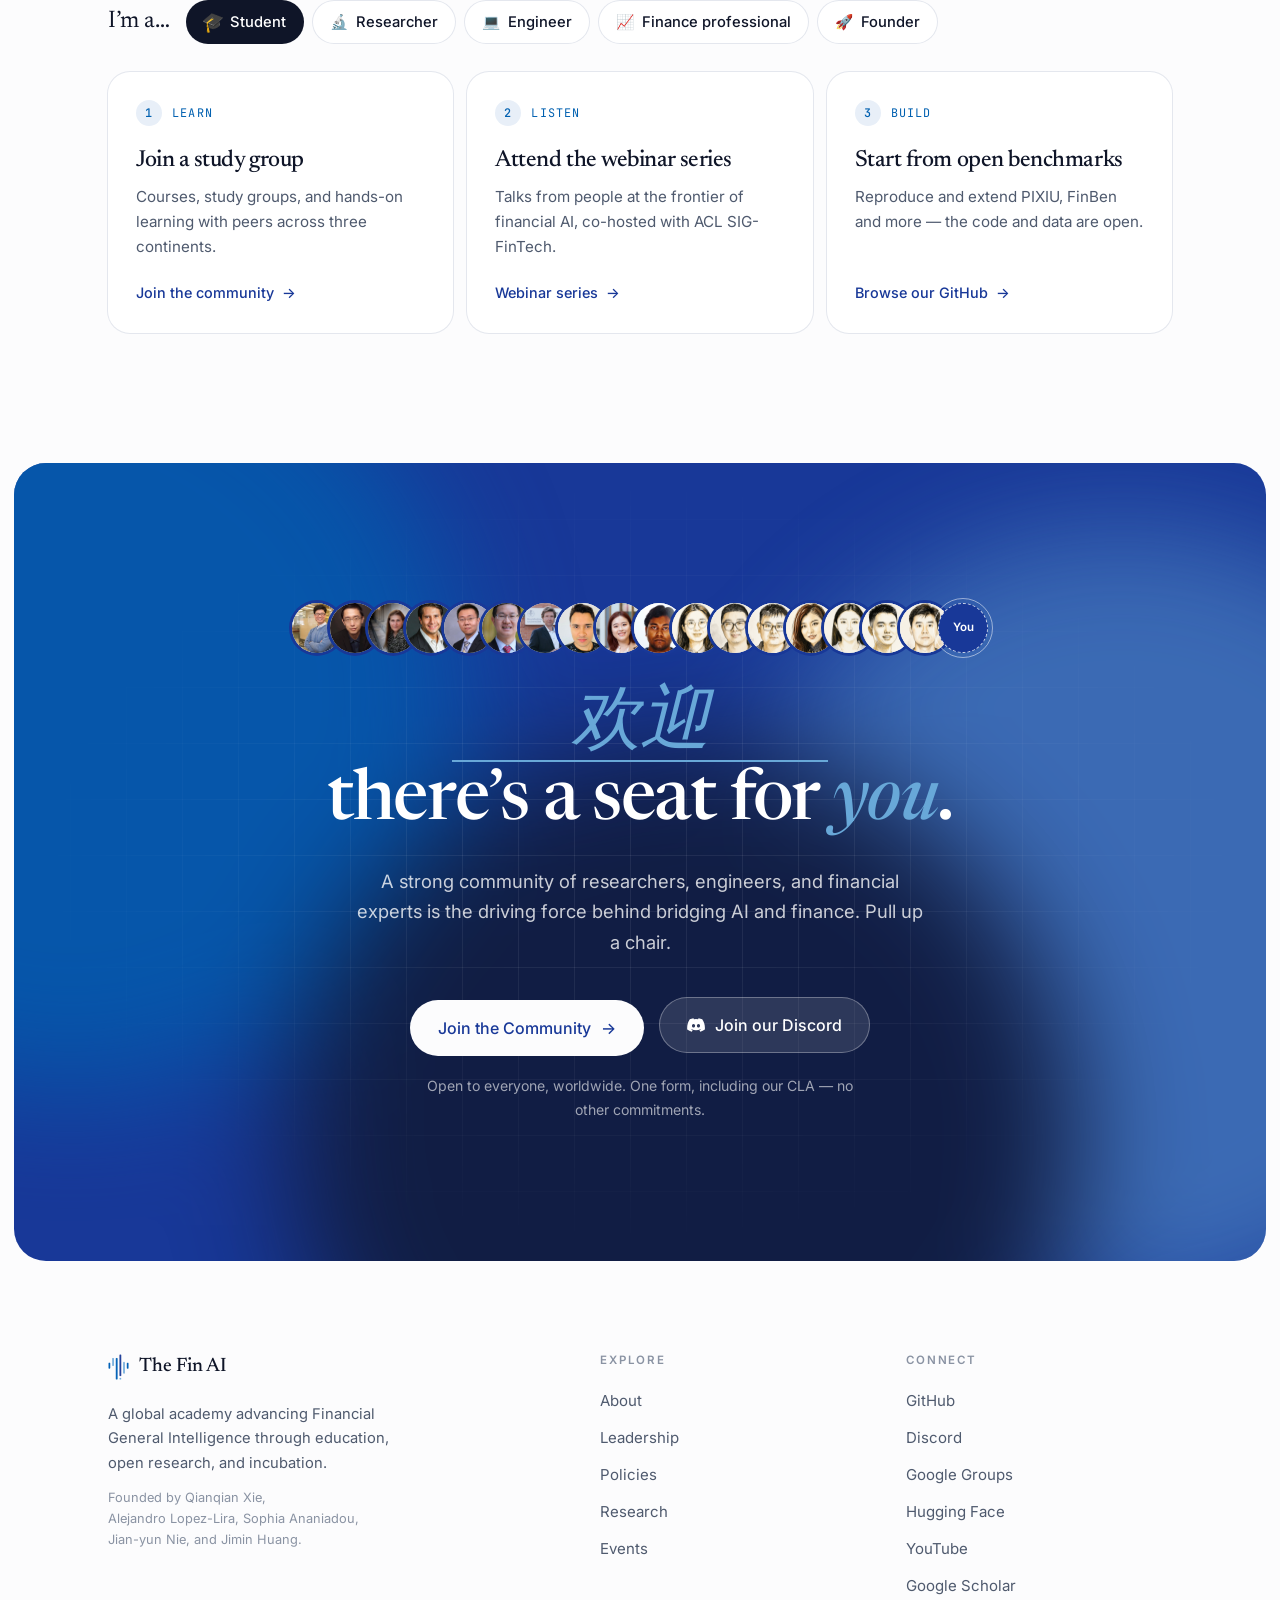
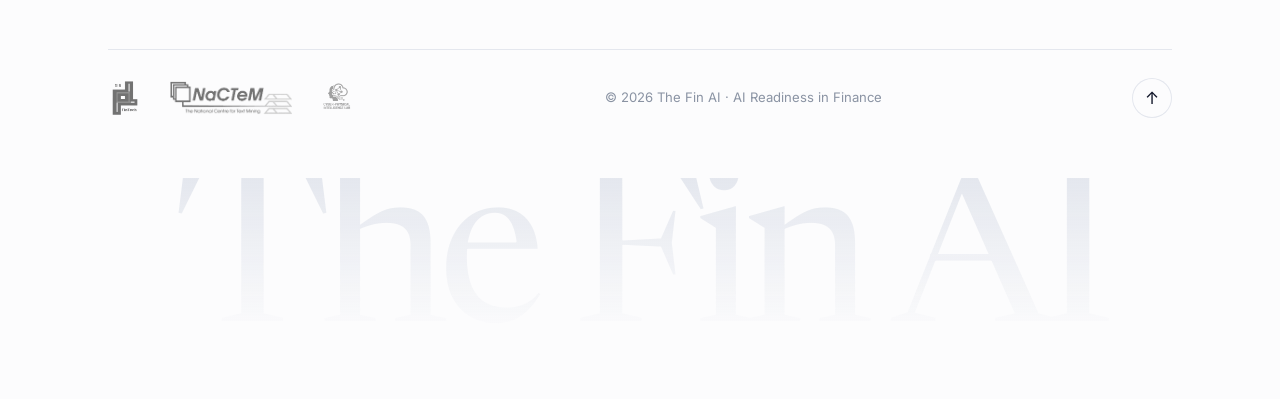
==== commit 134e0f58: "Add Prayag Tiwari, Jiahuan Pei and Amit Kumar Jaiswal to the Executive Committee Co-Authored-By: Cla" ====
--- a/index.html
+++ b/index.html
@@ -248,7 +248,7 @@
 const FORM = 'https://docs.google.com/forms/d/e/1FAIpQLSdhSTm9zsw8XJlACJBf5gbYRWEPeJGQC3JXPoSF2ryxHLeIOQ/viewform?usp=header';
 const steering = [['Jian-yun Nie','jian-yun-nie'],['Steve Liu','steve-liu'],['Sophia Ananiadou','sophia-ananiadou']];
 const chair = ['Alejandro Lopez-Lira','alejandro-lopez-lira'];
-const execs = [['Xi Chen','xi-chen','Executive'],['Yuehua Tang','yuehua-tang','Executive'],['Michał Dzieliński','michal-dzielinski','Executive'],['Dr. Xueqing Peng','xueqing-peng','Community Secretary','comm']];
+const execs = [['Xi Chen','xi-chen','Executive'],['Yuehua Tang','yuehua-tang','Executive'],['Michał Dzieliński','michal-dzielinski','Executive'],['Prayag Tiwari','prayag-tiwari','Executive'],['Jiahuan Pei','jiahuan-pei','Executive'],['Amit Kumar Jaiswal','amit-kumar-jaiswal','Executive'],['Dr. Xueqing Peng','xueqing-peng','Community Secretary','comm']];
 const chapters = [
   {k:'NA',name:'North America',c:'#0060b0',lat:40,lon:-95,tz:'America/New_York',tzl:'ET',chair:['Dr. Yan Wang','yan-wang'],sec:['Dr. Lingfei Qian','lingfei-qian']},
   {k:'EU',name:'Europe',c:'#7c3aed',lat:50,lon:10,tz:'Europe/Paris',tzl:'CET',chair:['Yuechen Jiang','yuechen-jiang'],sec:['Yuyan Wang','yuyan-wang']},
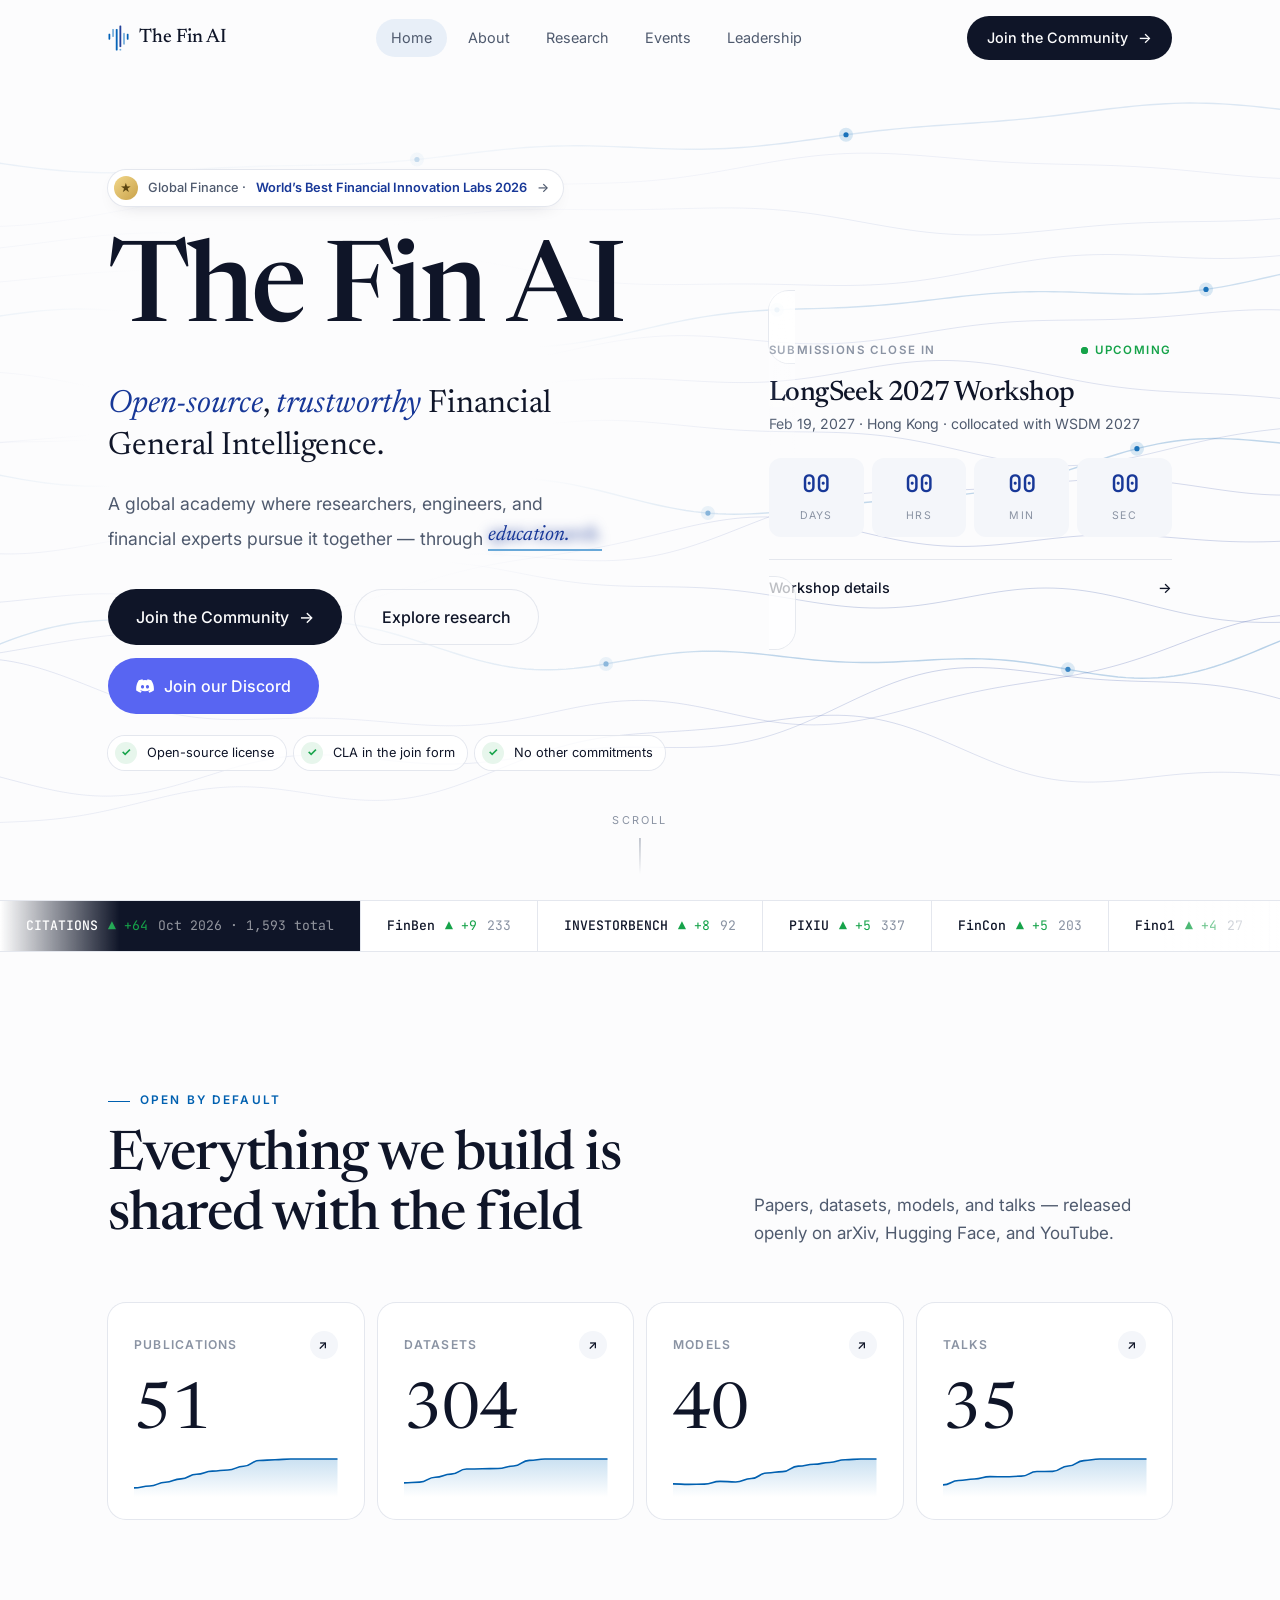
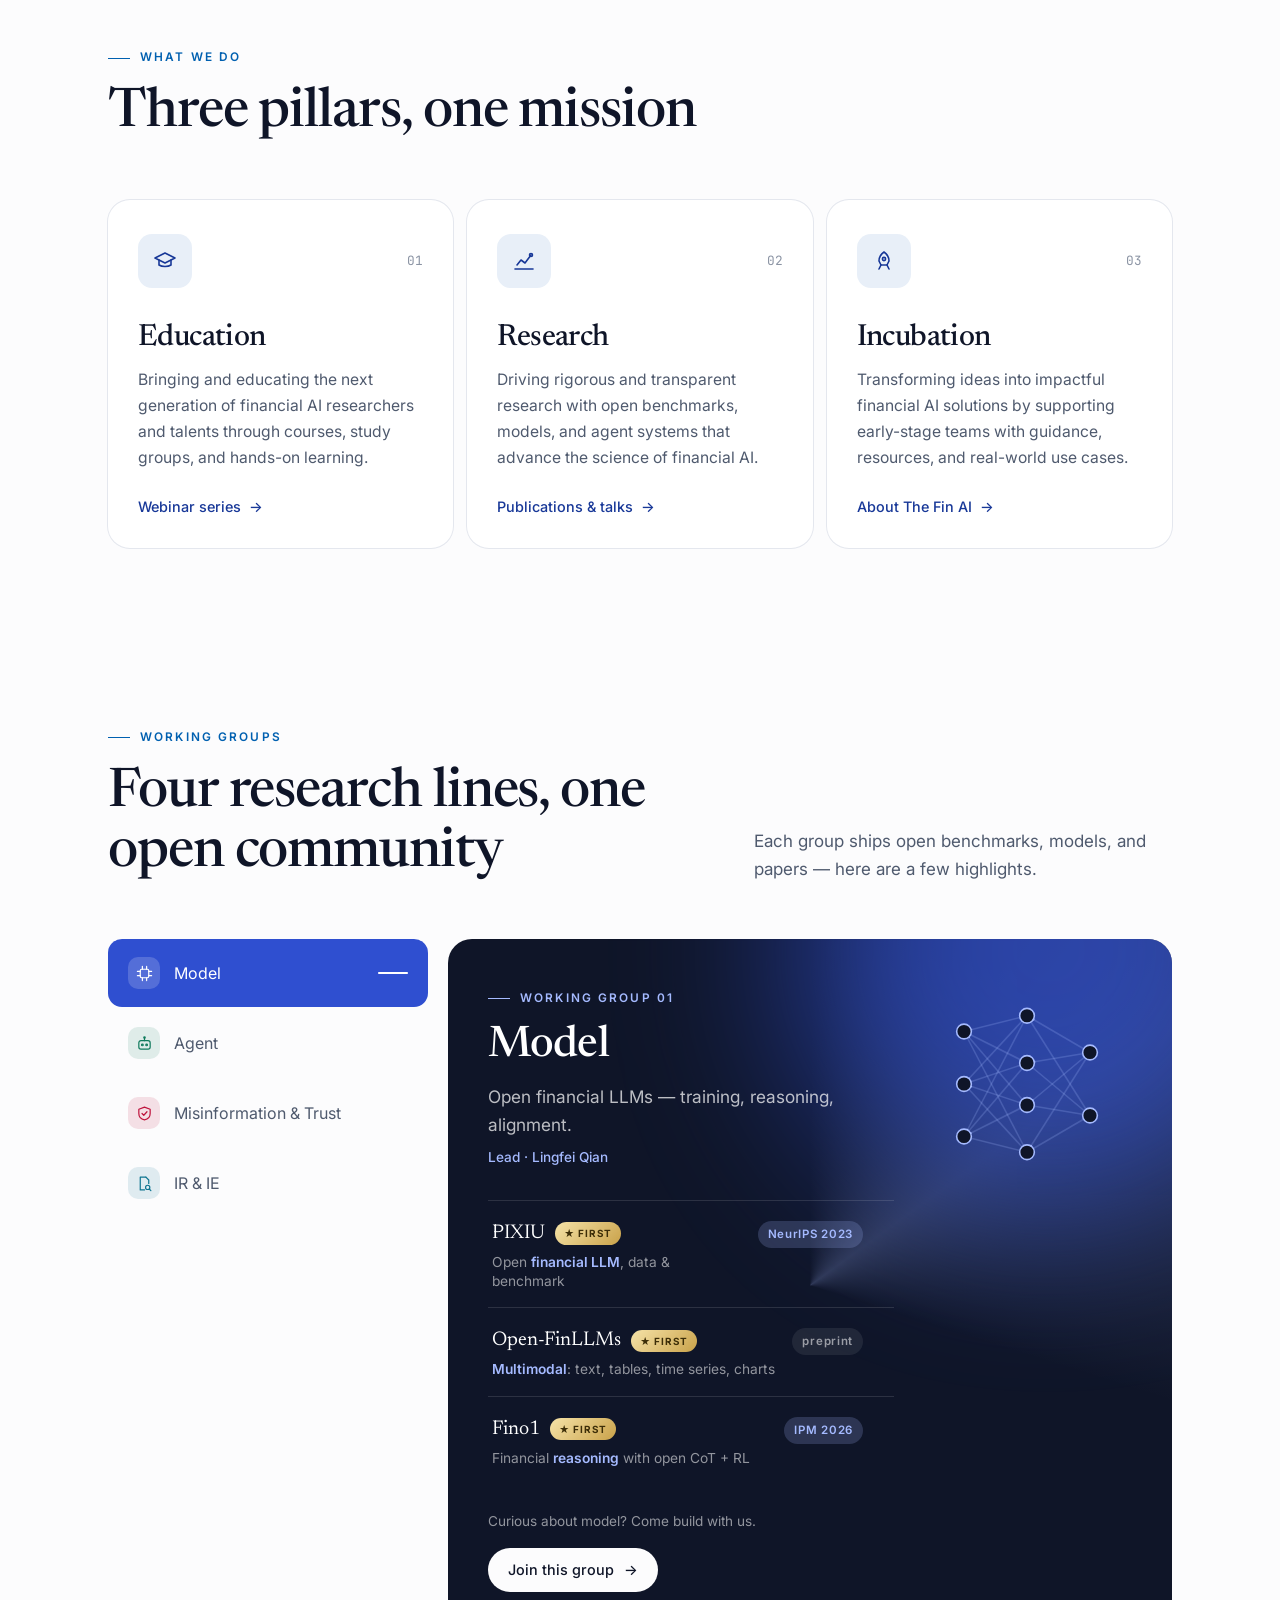
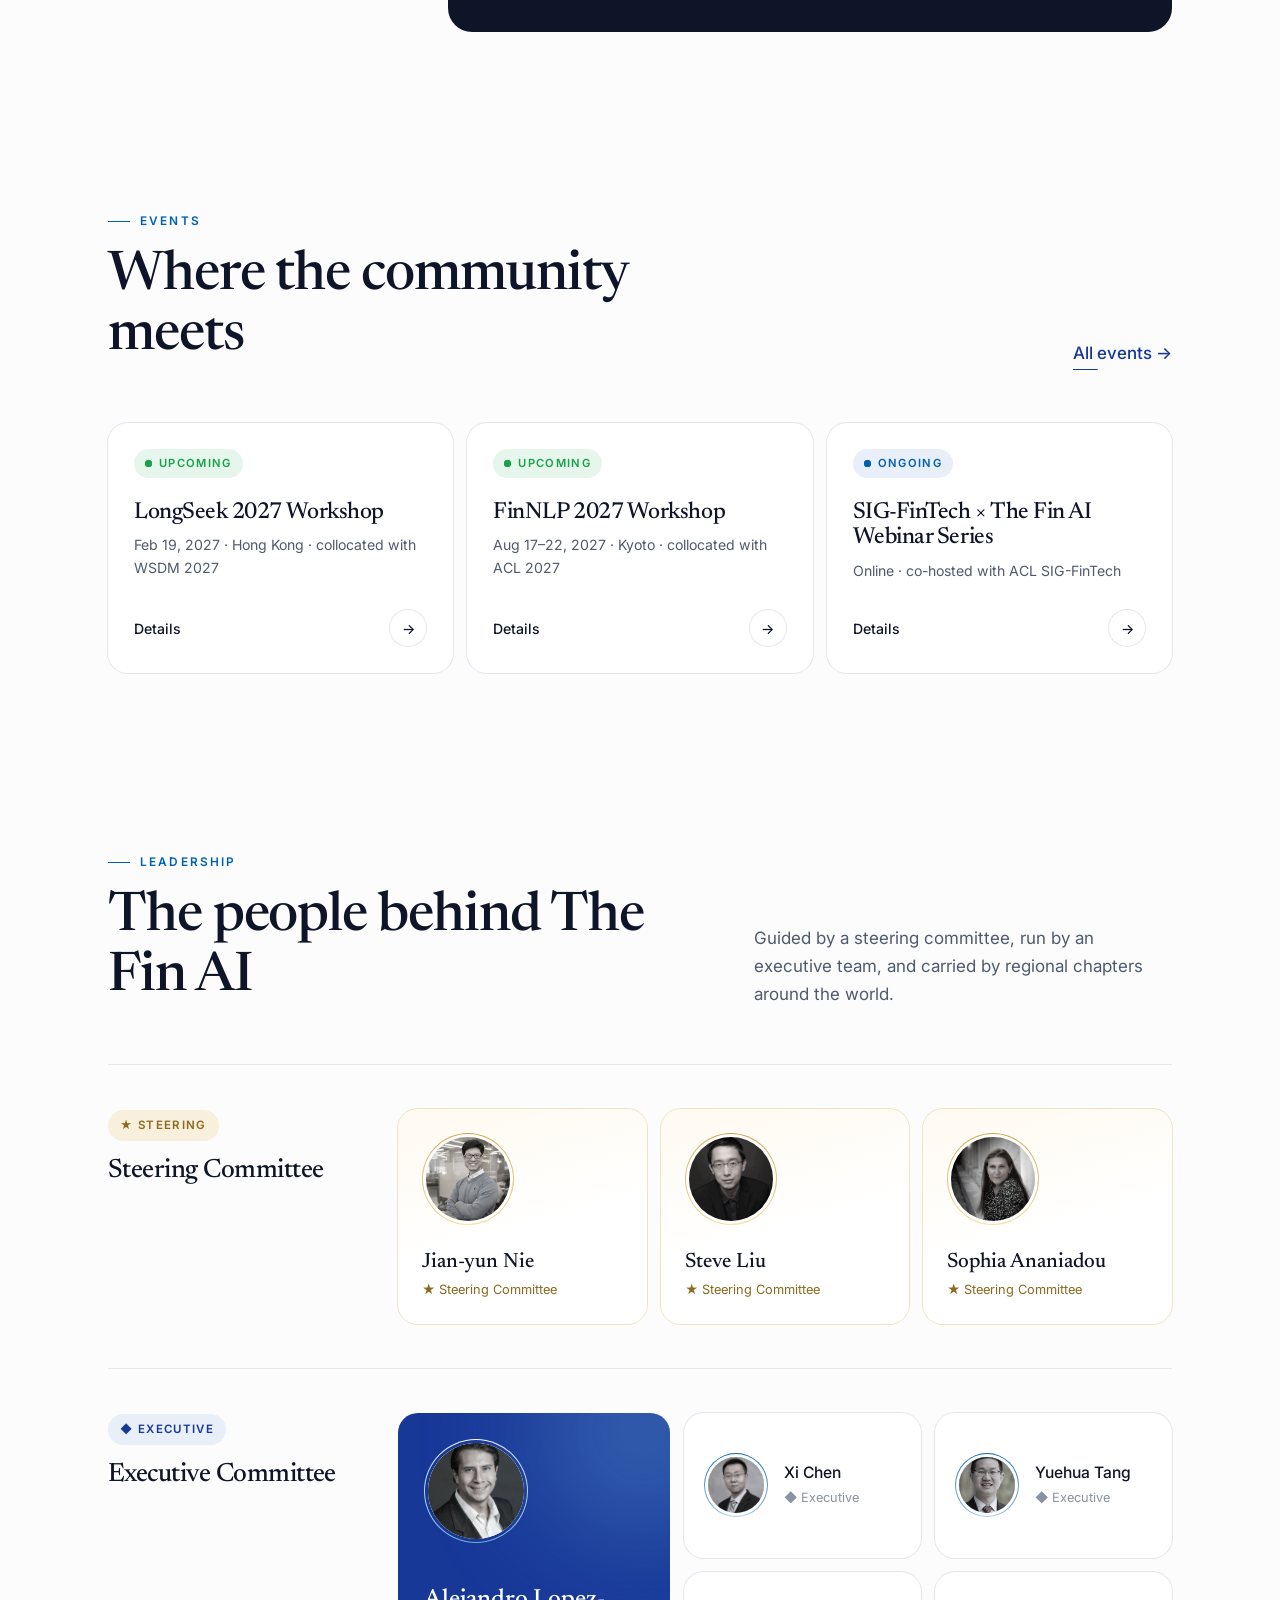
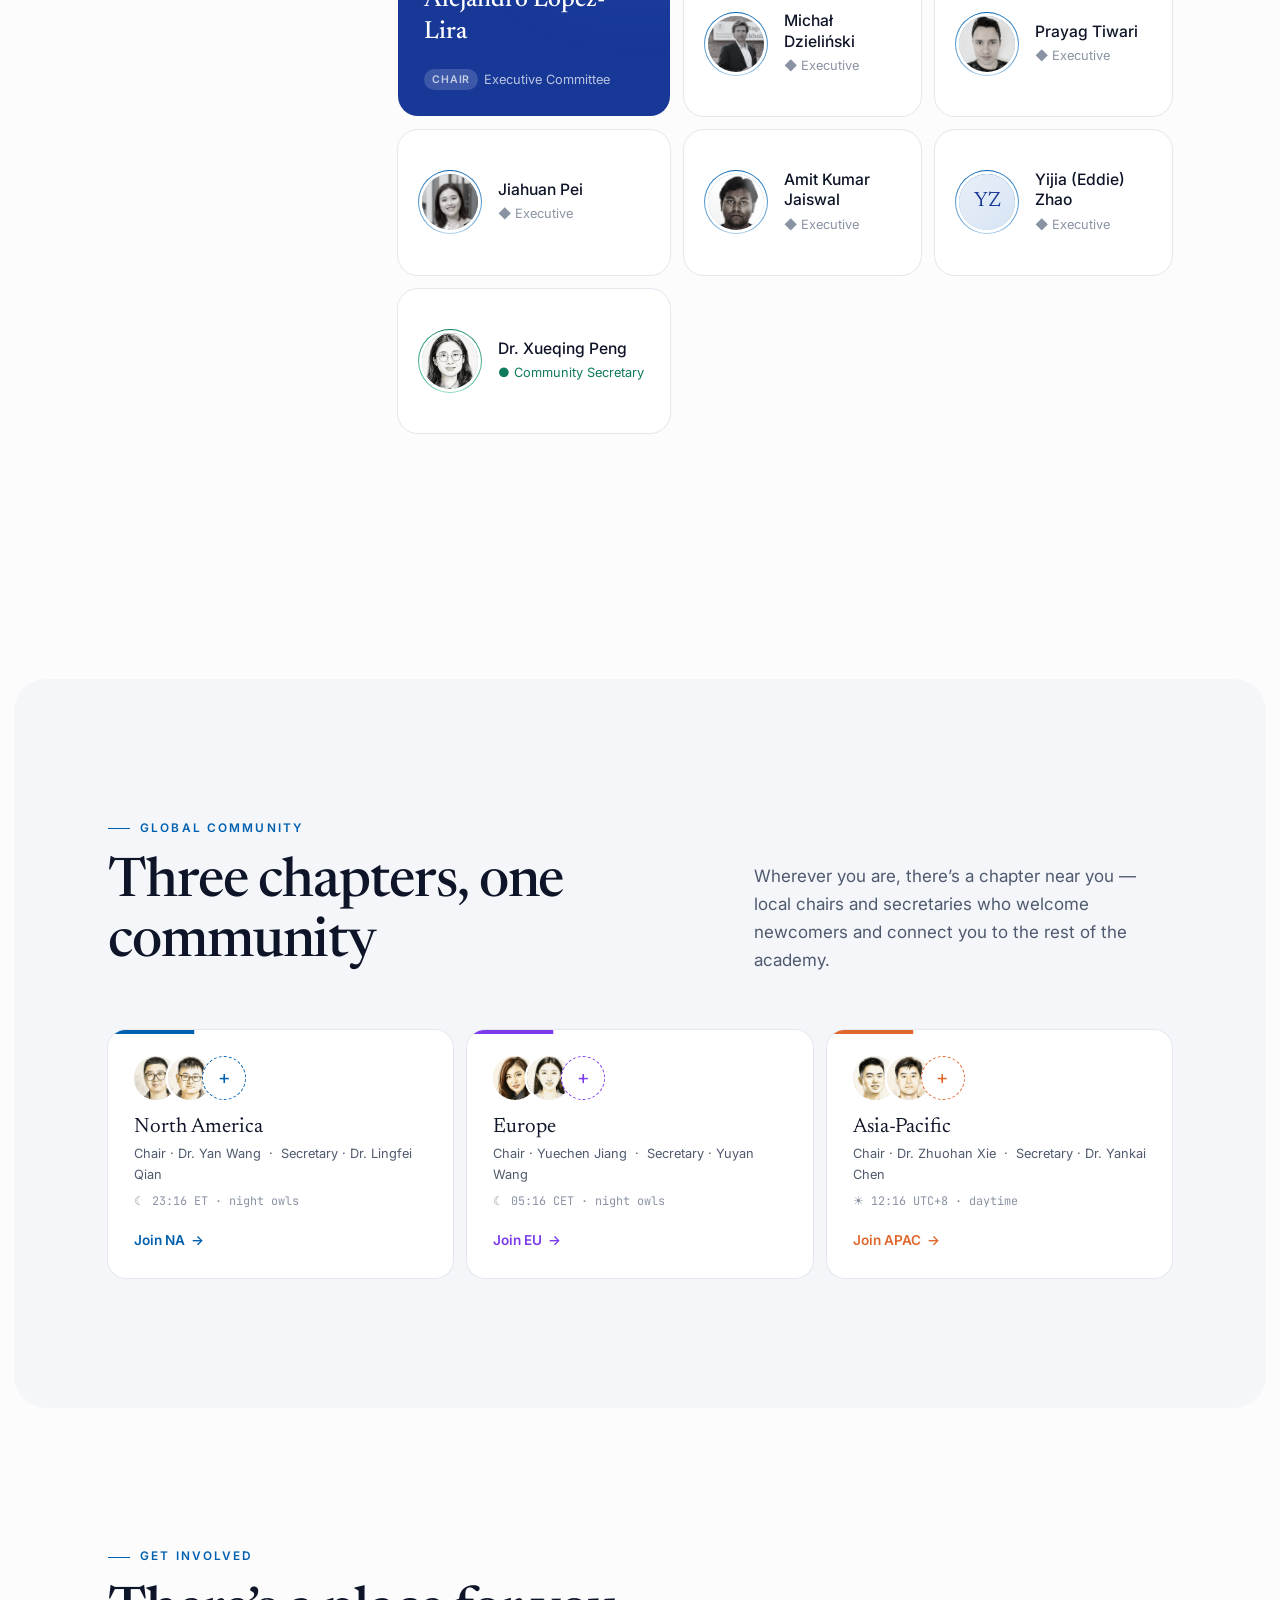
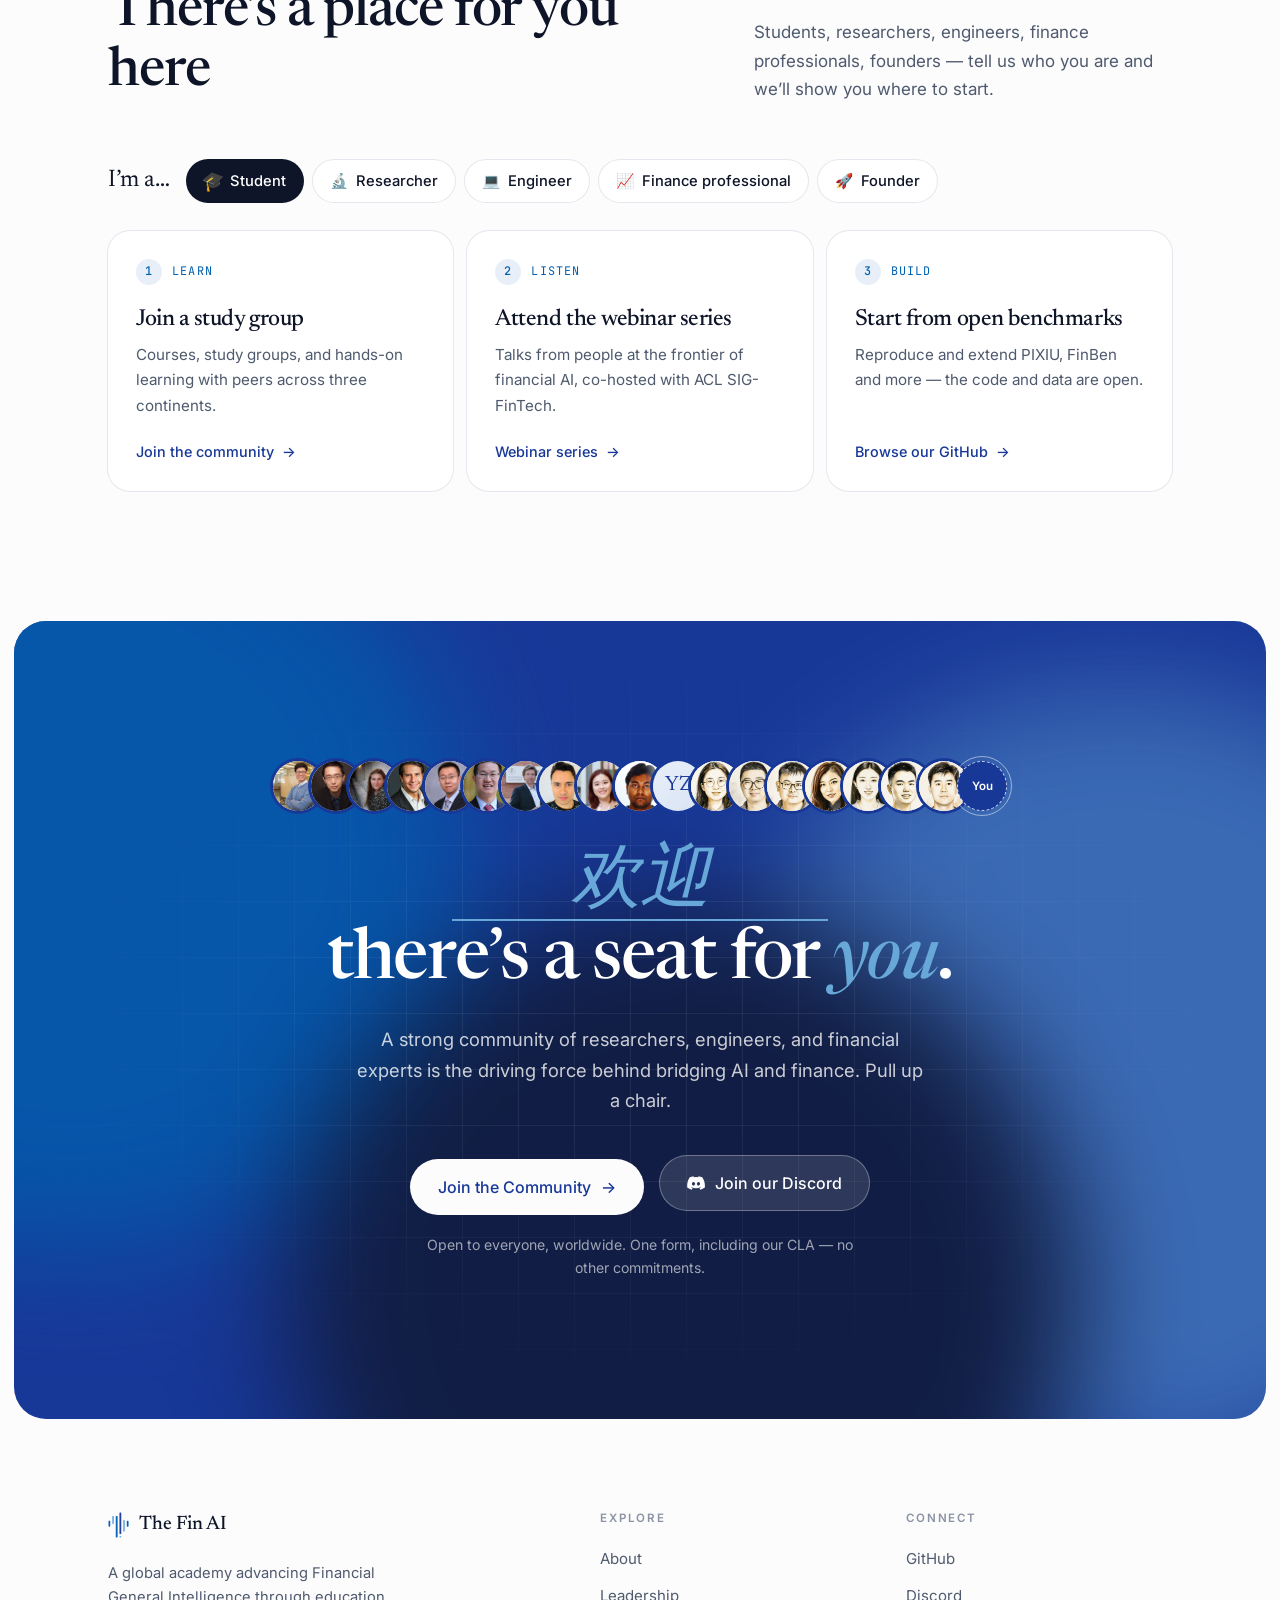
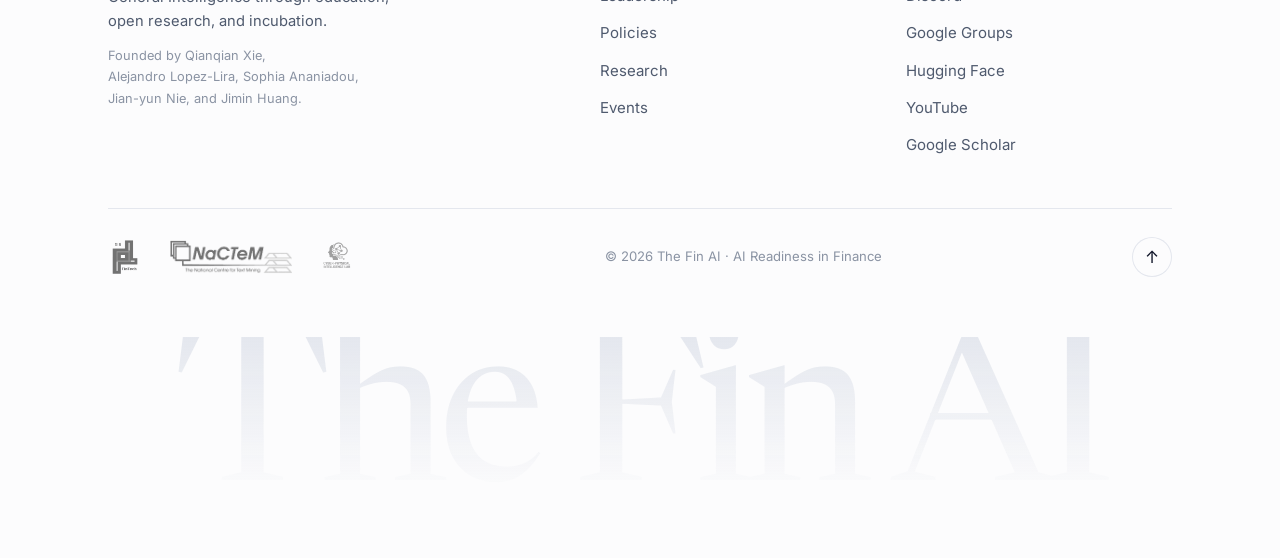
==== commit 65ca62f2: "Add Yijia (Eddie) Zhao to the Executive Committee Co-Authored-By: Claude Opus 5.5 <noreply@anthropic" ====
--- a/index.html
+++ b/index.html
@@ -248,7 +248,7 @@
 const FORM = 'https://docs.google.com/forms/d/e/1FAIpQLSdhSTm9zsw8XJlACJBf5gbYRWEPeJGQC3JXPoSF2ryxHLeIOQ/viewform?usp=header';
 const steering = [['Jian-yun Nie','jian-yun-nie'],['Steve Liu','steve-liu'],['Sophia Ananiadou','sophia-ananiadou']];
 const chair = ['Alejandro Lopez-Lira','alejandro-lopez-lira'];
-const execs = [['Xi Chen','xi-chen','Executive'],['Yuehua Tang','yuehua-tang','Executive'],['Michał Dzieliński','michal-dzielinski','Executive'],['Prayag Tiwari','prayag-tiwari','Executive'],['Jiahuan Pei','jiahuan-pei','Executive'],['Amit Kumar Jaiswal','amit-kumar-jaiswal','Executive'],['Dr. Xueqing Peng','xueqing-peng','Community Secretary','comm']];
+const execs = [['Xi Chen','xi-chen','Executive'],['Yuehua Tang','yuehua-tang','Executive'],['Michał Dzieliński','michal-dzielinski','Executive'],['Prayag Tiwari','prayag-tiwari','Executive'],['Jiahuan Pei','jiahuan-pei','Executive'],['Amit Kumar Jaiswal','amit-kumar-jaiswal','Executive'],['Yijia (Eddie) Zhao','yijia-zhao','Executive'],['Dr. Xueqing Peng','xueqing-peng','Community Secretary','comm']];
 const chapters = [
   {k:'NA',name:'North America',c:'#0060b0',lat:40,lon:-95,tz:'America/New_York',tzl:'ET',chair:['Dr. Yan Wang','yan-wang'],sec:['Dr. Lingfei Qian','lingfei-qian']},
   {k:'EU',name:'Europe',c:'#7c3aed',lat:50,lon:10,tz:'Europe/Paris',tzl:'CET',chair:['Yuechen Jiang','yuechen-jiang'],sec:['Yuyan Wang','yuyan-wang']},
@@ -303,7 +303,7 @@
     ['Partner','Partner with The Fin AI','Work with one of Global Finance’s World’s Best Financial Innovation Labs 2026.','About us','./about.html']]}
 ];
 const repos = [['PIXIU',892],['trials',136],['Fino1',81],['FinCon',67],['CALM',67],['FinSeer',24],['FinBen',18],['FinTagging',14],['HARMONIC',13],['The-FinData',11],['Agent_Market_Arena',7],['FinAuditing',5]];
-const ini = n => n.replace(/^Dr\. /, '').split(/[\s-]+/).map(s => s[0]).slice(0, 2).join('');
+const ini = n => n.replace(/^Dr\. /, '').replace(/\(.*?\)\s*/, '').split(/[\s-]+/).map(s => s[0]).slice(0, 2).join('');
 const photo = (n, img, extra = '') => `<div class="photo" ${extra}><span class="initials">${ini(n)}</span><img src="${IMG}${img}.jpg" alt="${n}" loading="lazy" onerror="this.remove()"></div>`;
 
 /* ---------- ticker: monthly citation gains (citations.json, refreshed monthly) ---------- */
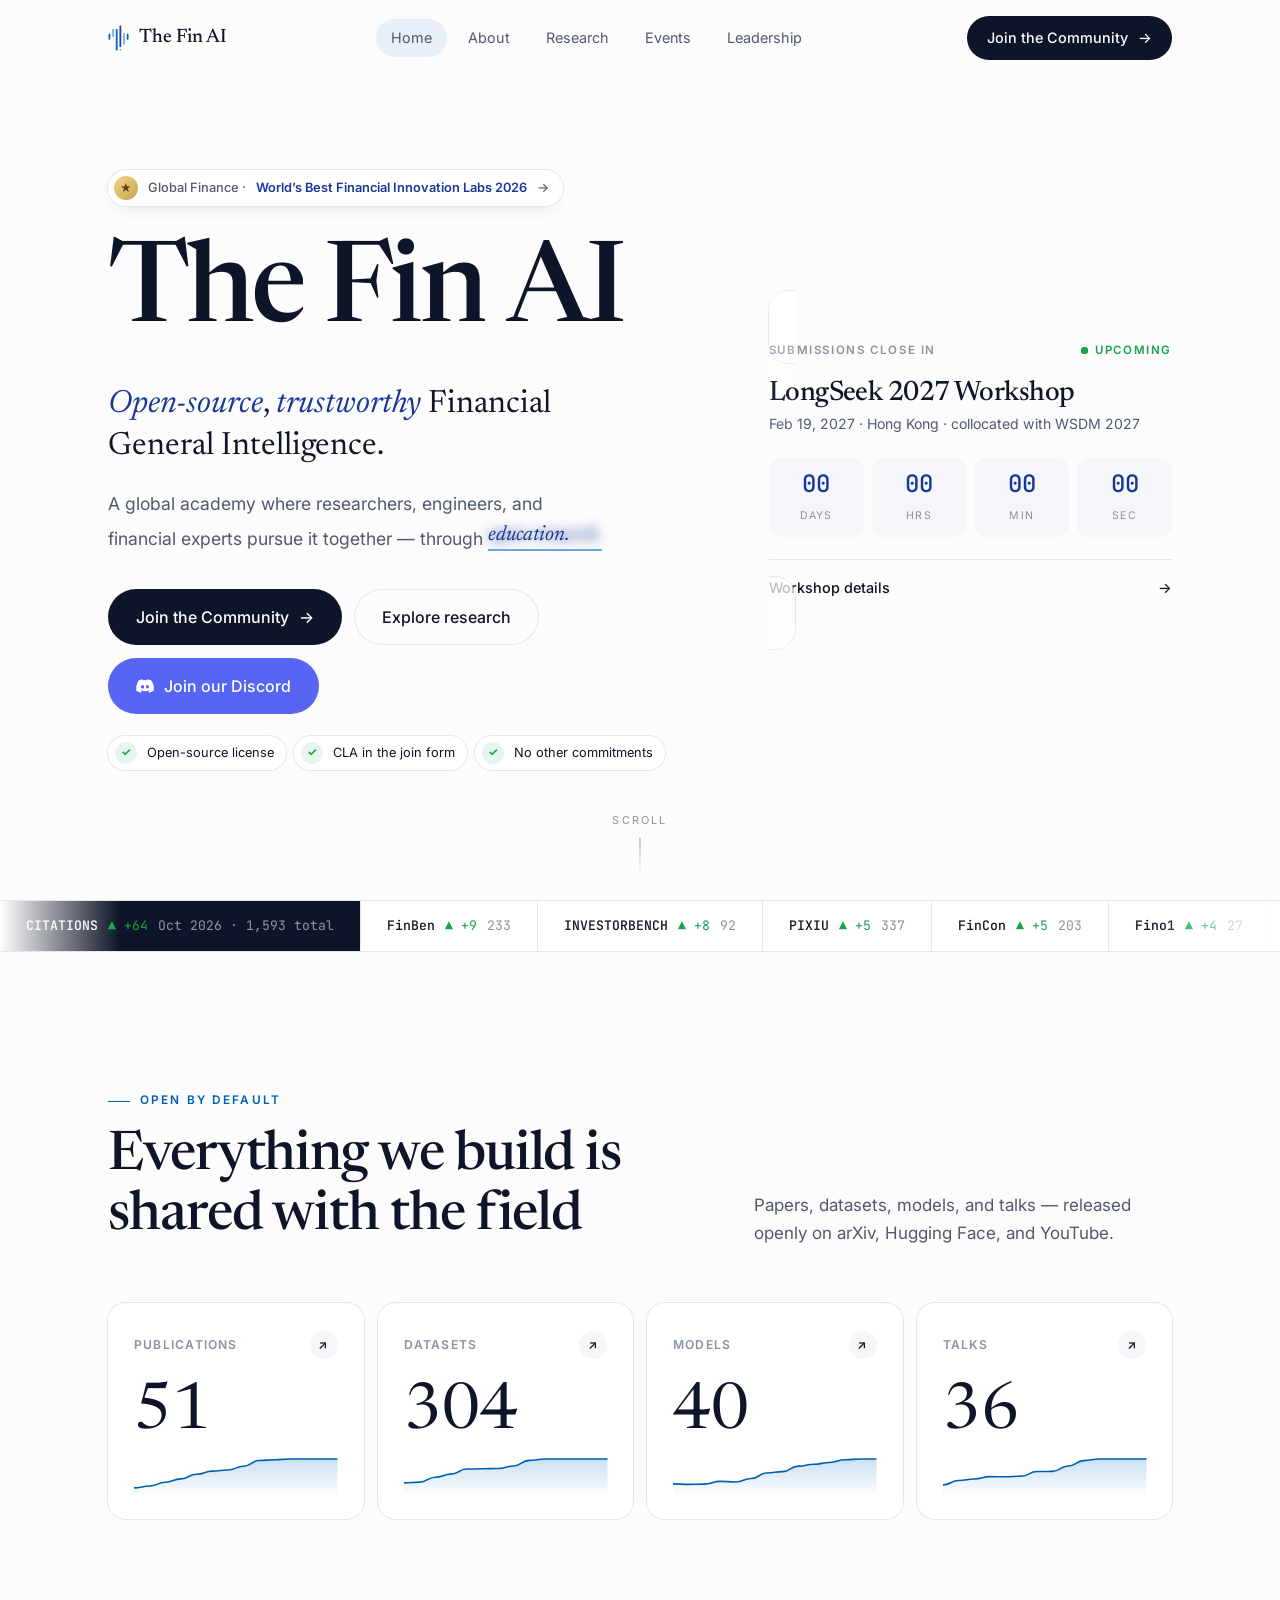
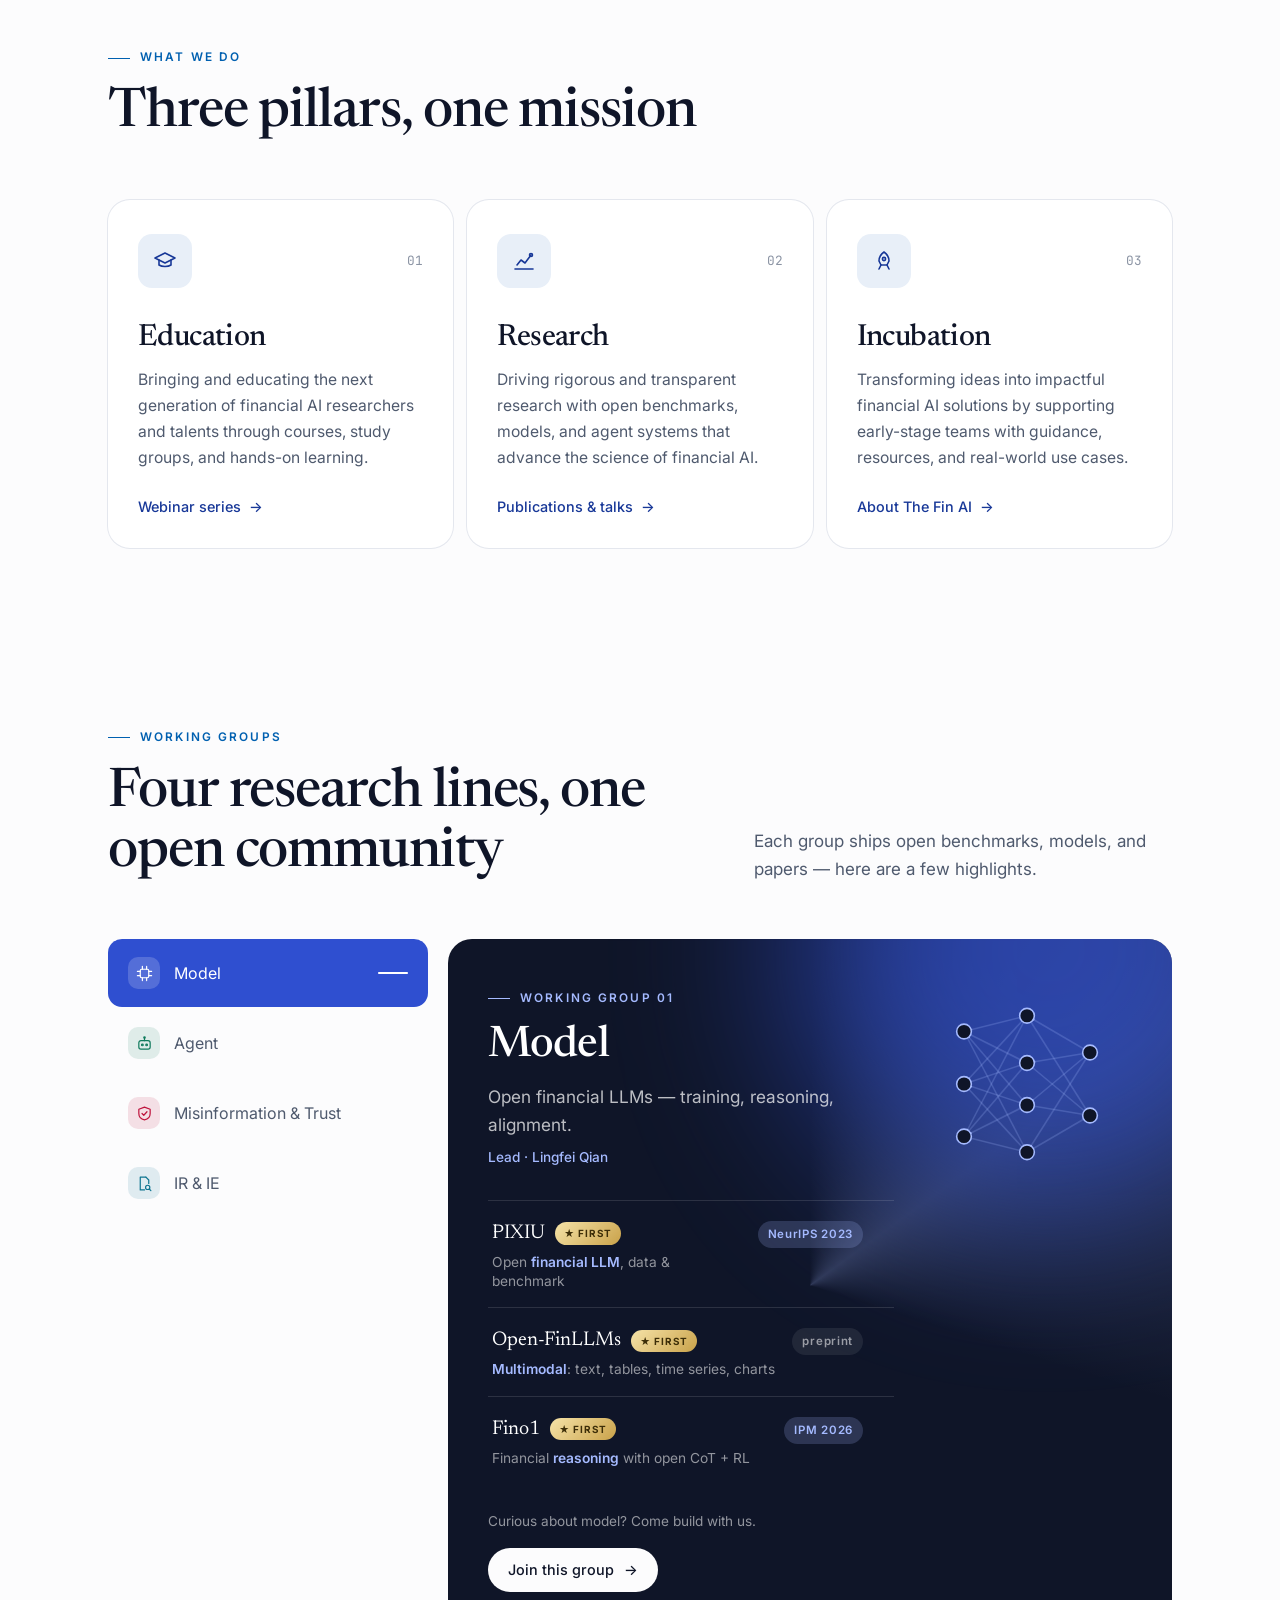
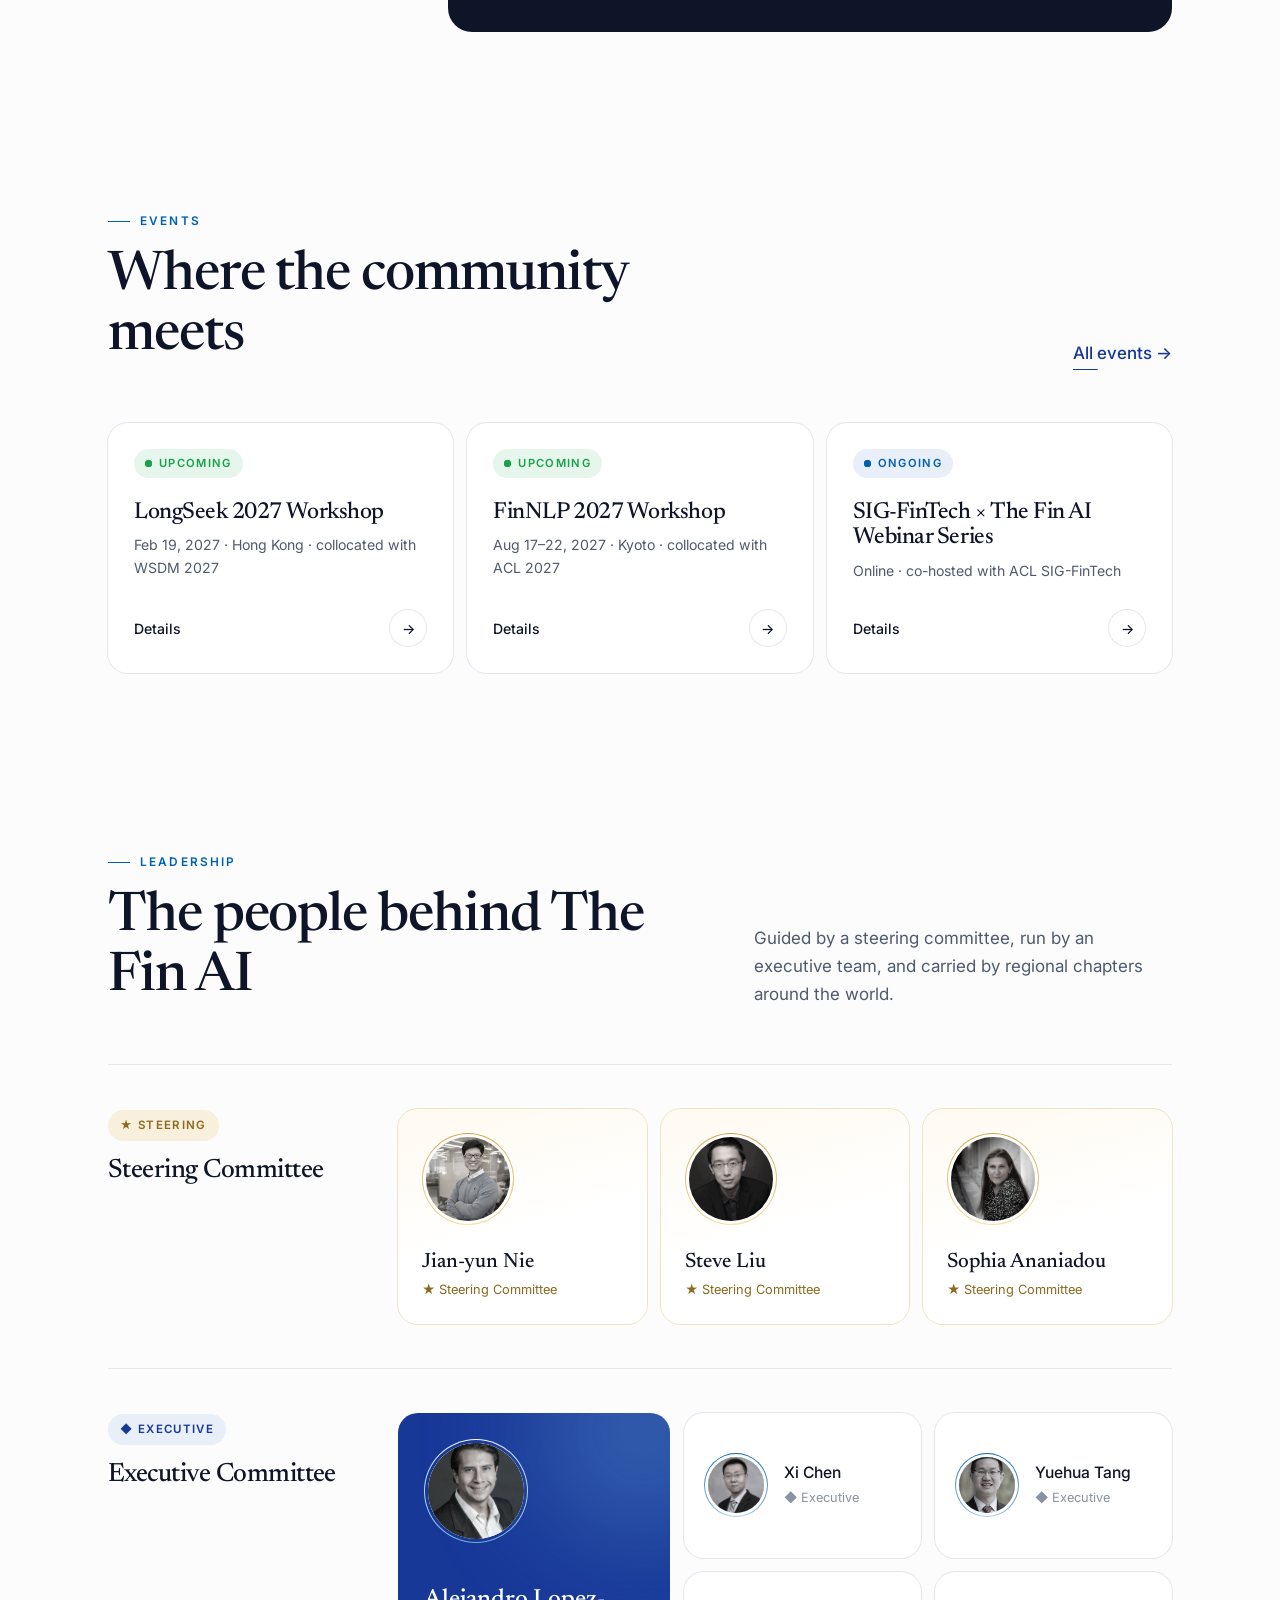
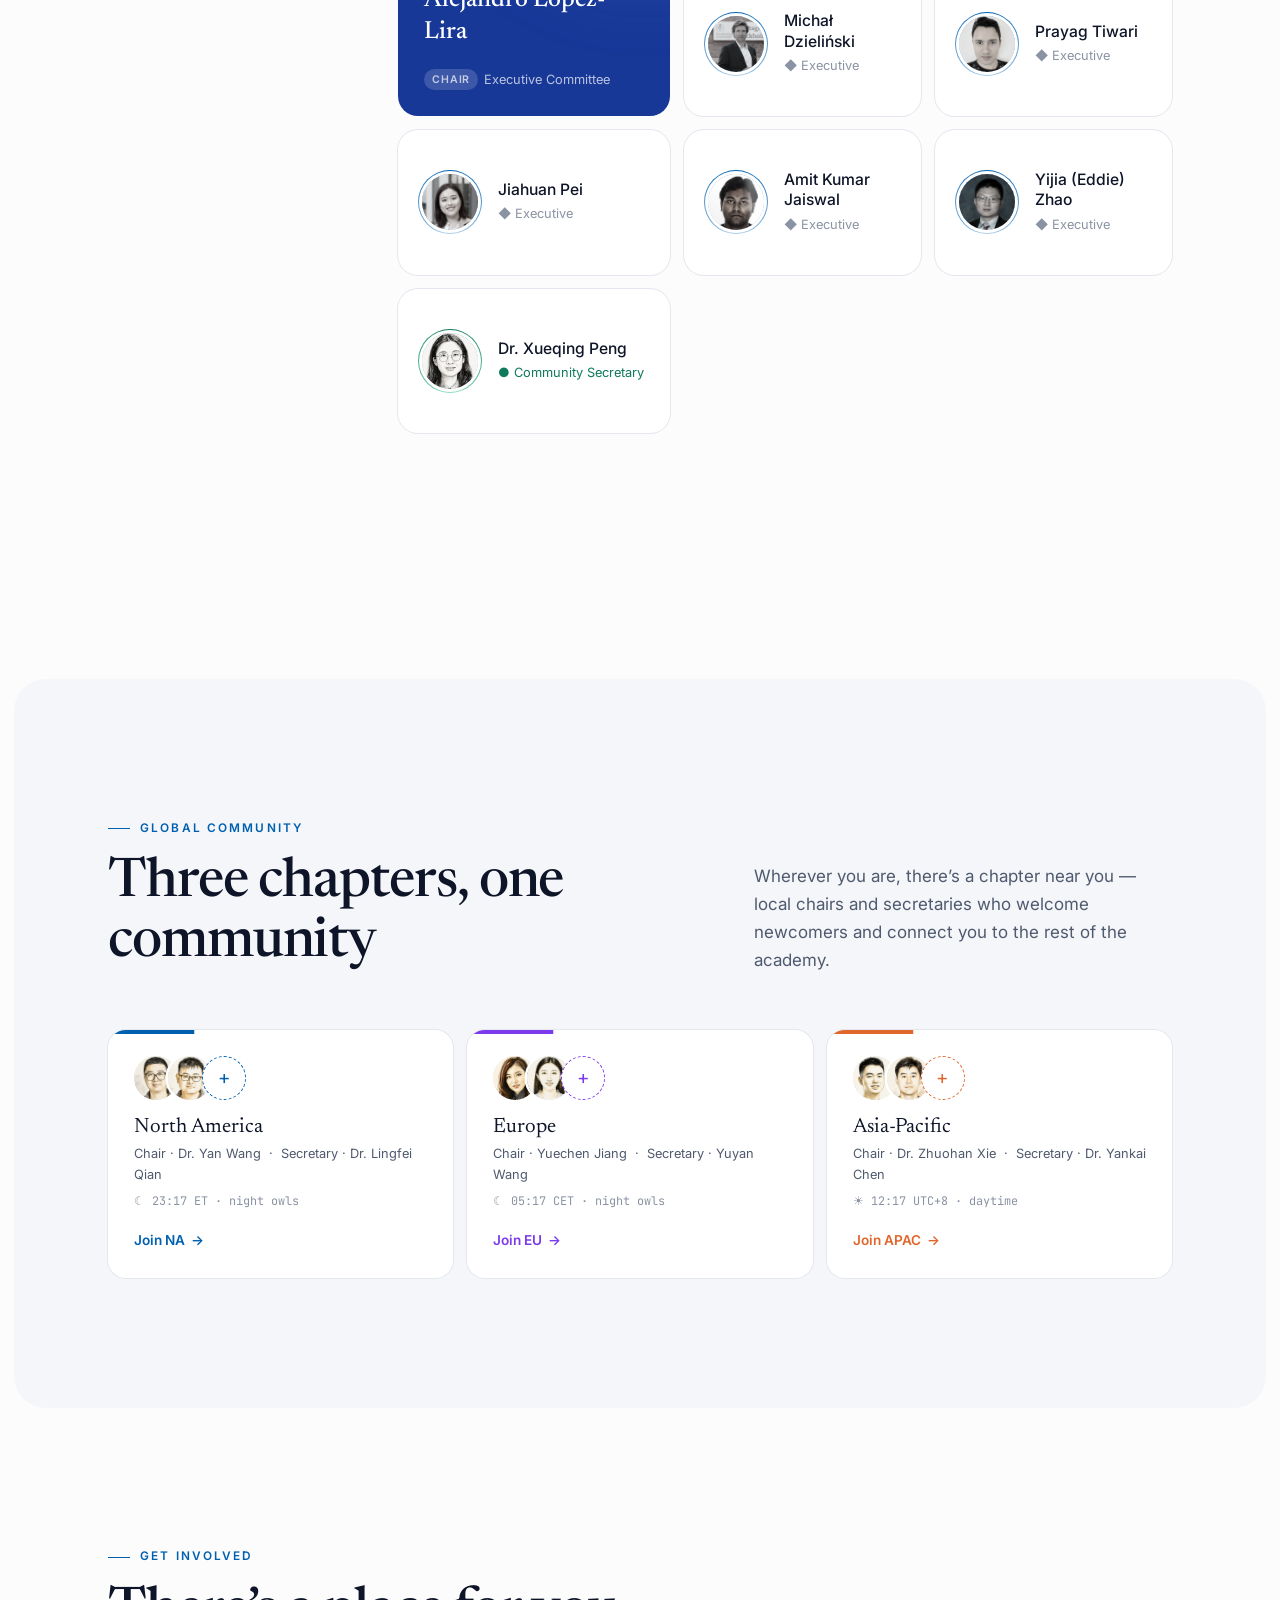
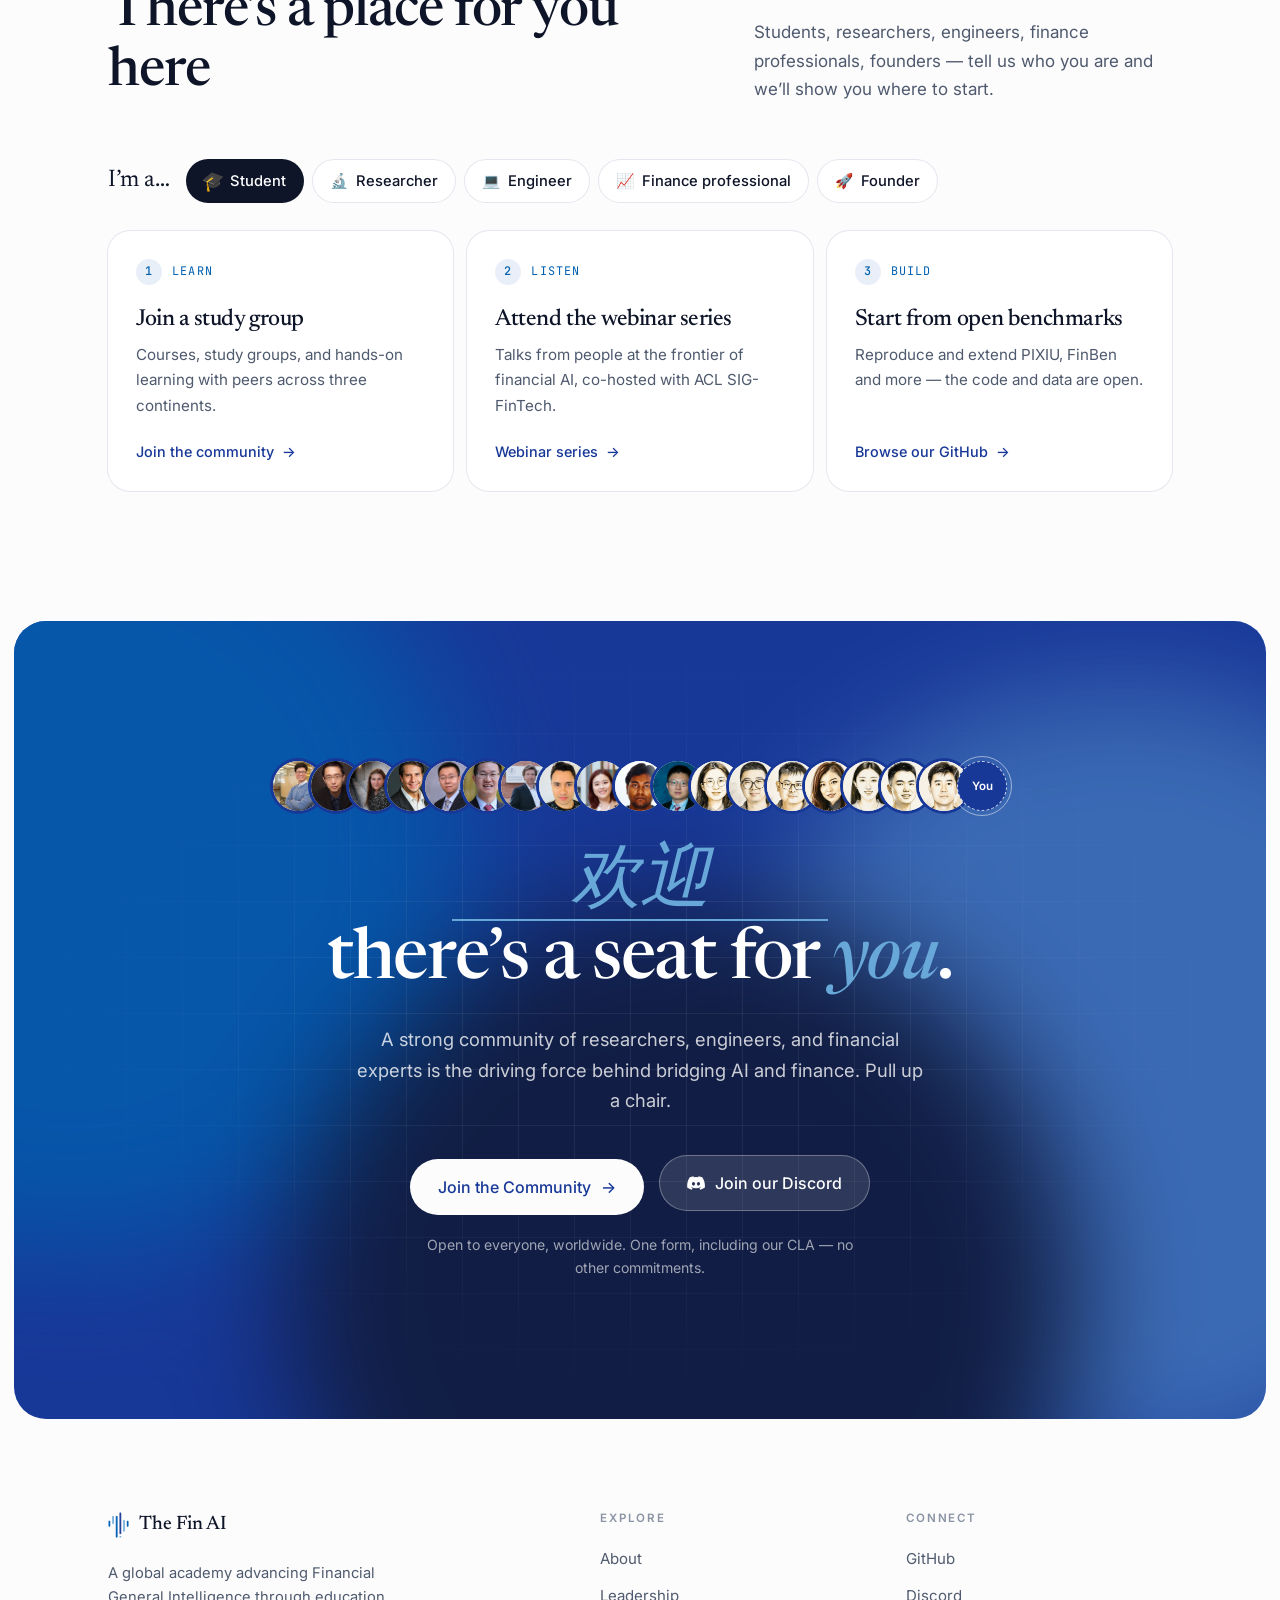
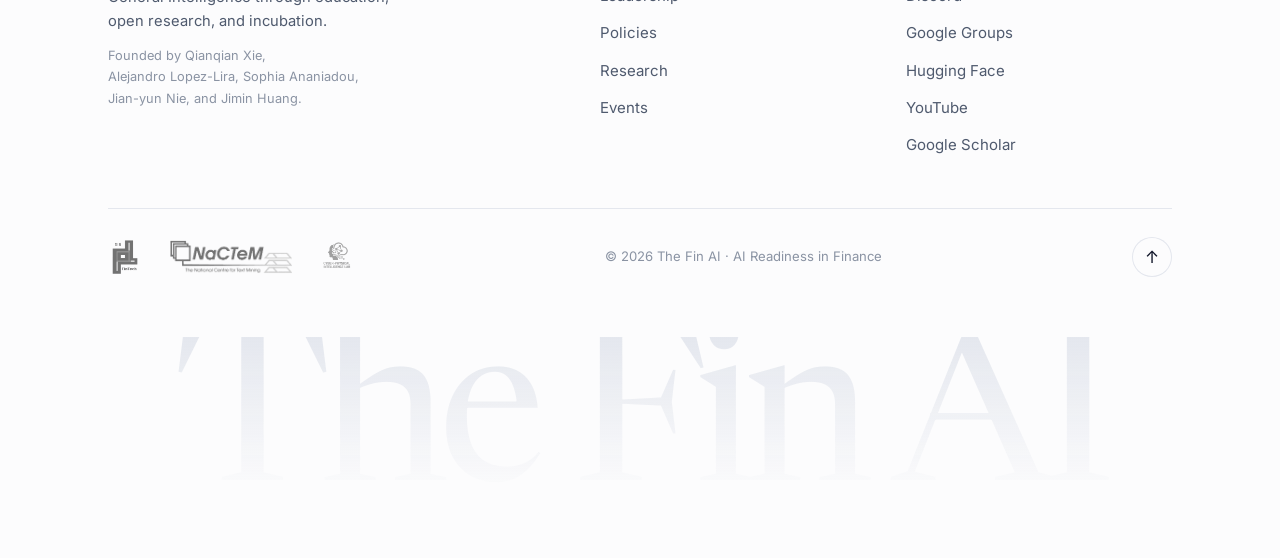
==== commit de0d7729: "Talks: add Xinyu Wei's Nov 8 webinar recording Co-Authored-By: Claude Opus 5.5 <noreply@anthropic.co" ====
--- a/index.html
+++ b/index.html
@@ -84,7 +84,7 @@
         <a class="stat" data-reveal style="--i:0" href="./research.html"><div class="stat-top">Publications<span class="go">↗</span></div><span class="stat-num" data-count="51">0</span><svg class="spark" viewBox="0 0 200 42" preserveAspectRatio="none" data-seed="1"></svg></a>
         <a class="stat" data-reveal style="--i:1" href="https://huggingface.co/TheFinAI" target="_blank" rel="noreferrer"><div class="stat-top">Datasets<span class="go">↗</span></div><span class="stat-num" data-count="304">0</span><svg class="spark" viewBox="0 0 200 42" preserveAspectRatio="none" data-seed="2"></svg></a>
         <a class="stat" data-reveal style="--i:2" href="https://huggingface.co/TheFinAI" target="_blank" rel="noreferrer"><div class="stat-top">Models<span class="go">↗</span></div><span class="stat-num" data-count="40">0</span><svg class="spark" viewBox="0 0 200 42" preserveAspectRatio="none" data-seed="3"></svg></a>
-        <a class="stat" data-reveal style="--i:3" href="./research.html"><div class="stat-top">Talks<span class="go">↗</span></div><span class="stat-num" data-count="35">0</span><svg class="spark" viewBox="0 0 200 42" preserveAspectRatio="none" data-seed="4"></svg></a>
+        <a class="stat" data-reveal style="--i:3" href="./research.html"><div class="stat-top">Talks<span class="go">↗</span></div><span class="stat-num" data-count="36">0</span><svg class="spark" viewBox="0 0 200 42" preserveAspectRatio="none" data-seed="4"></svg></a>
       </div>
       <svg width="0" height="0" style="position:absolute"><defs><linearGradient id="sg" x1="0" x2="0" y1="0" y2="1"><stop offset="0" stop-color="#68a8d8" stop-opacity=".35"/><stop offset="1" stop-color="#68a8d8" stop-opacity="0"/></linearGradient></defs></svg>
     </div>
